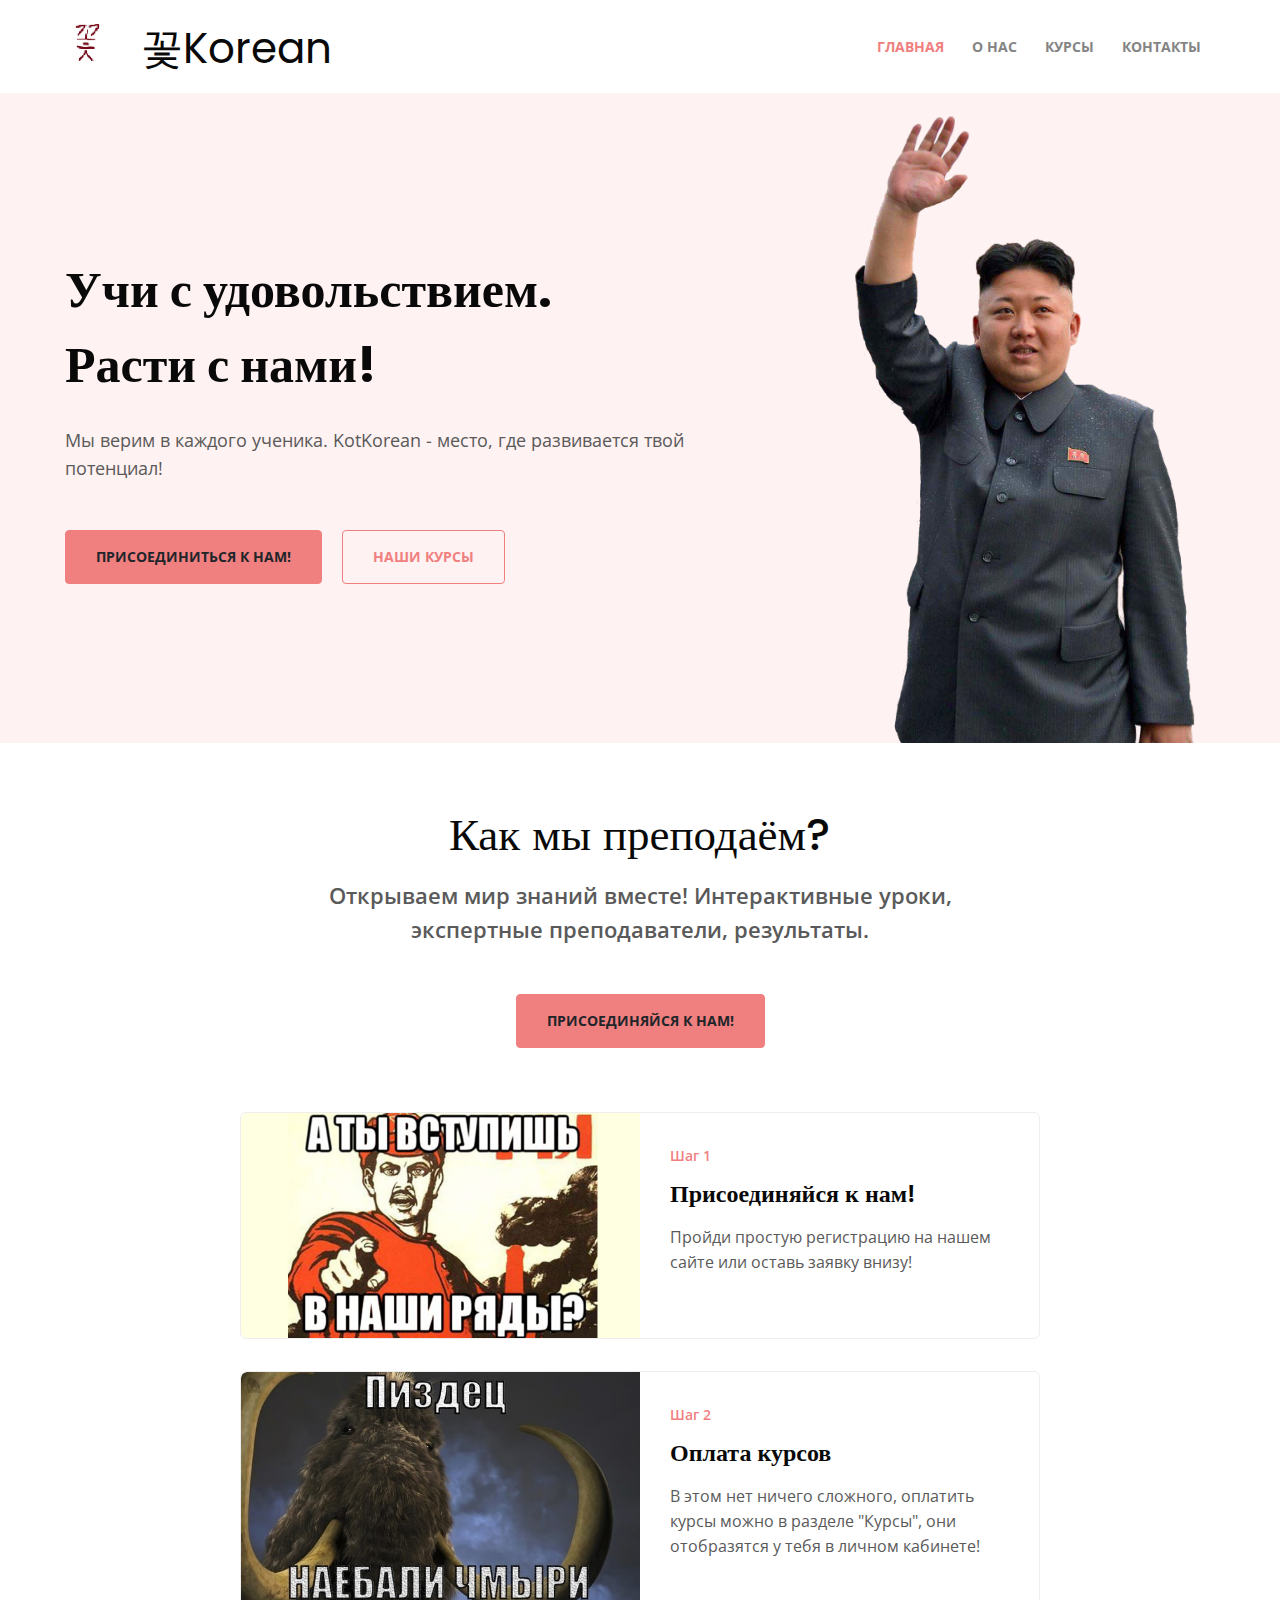
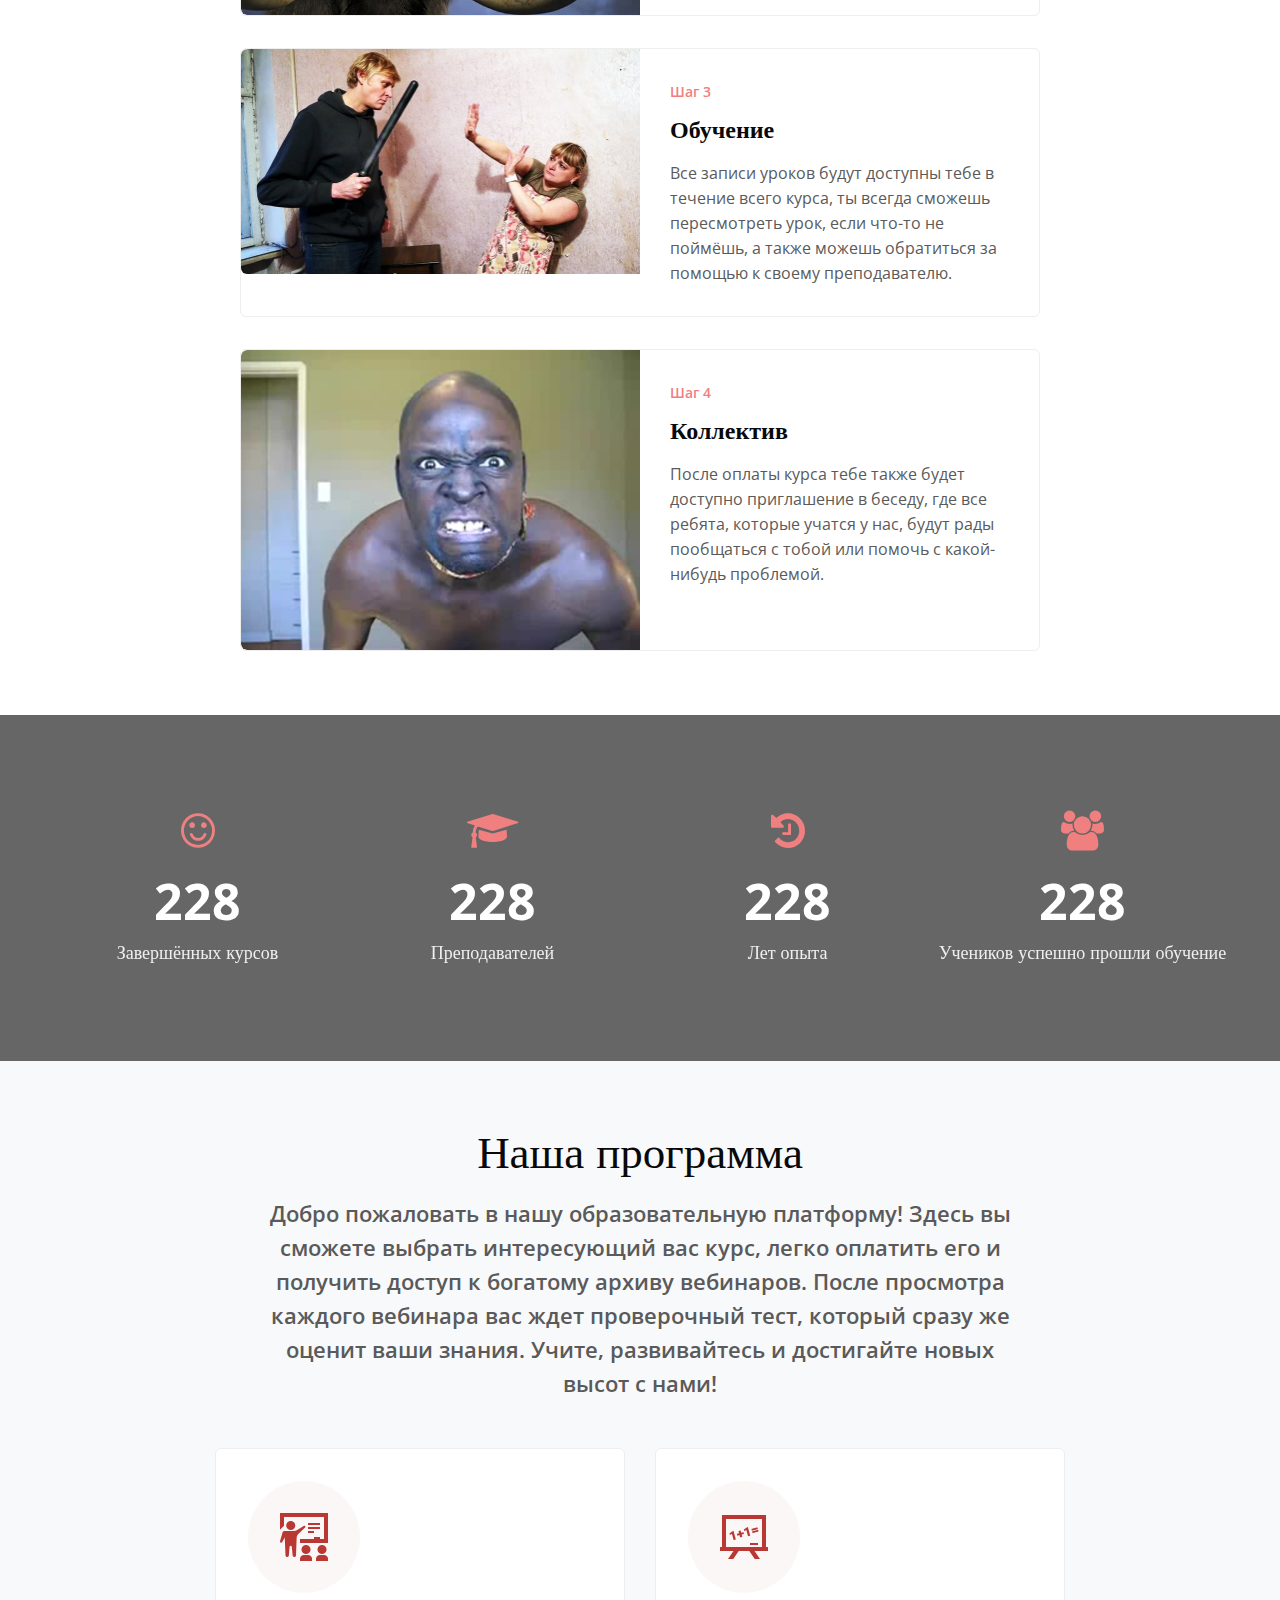
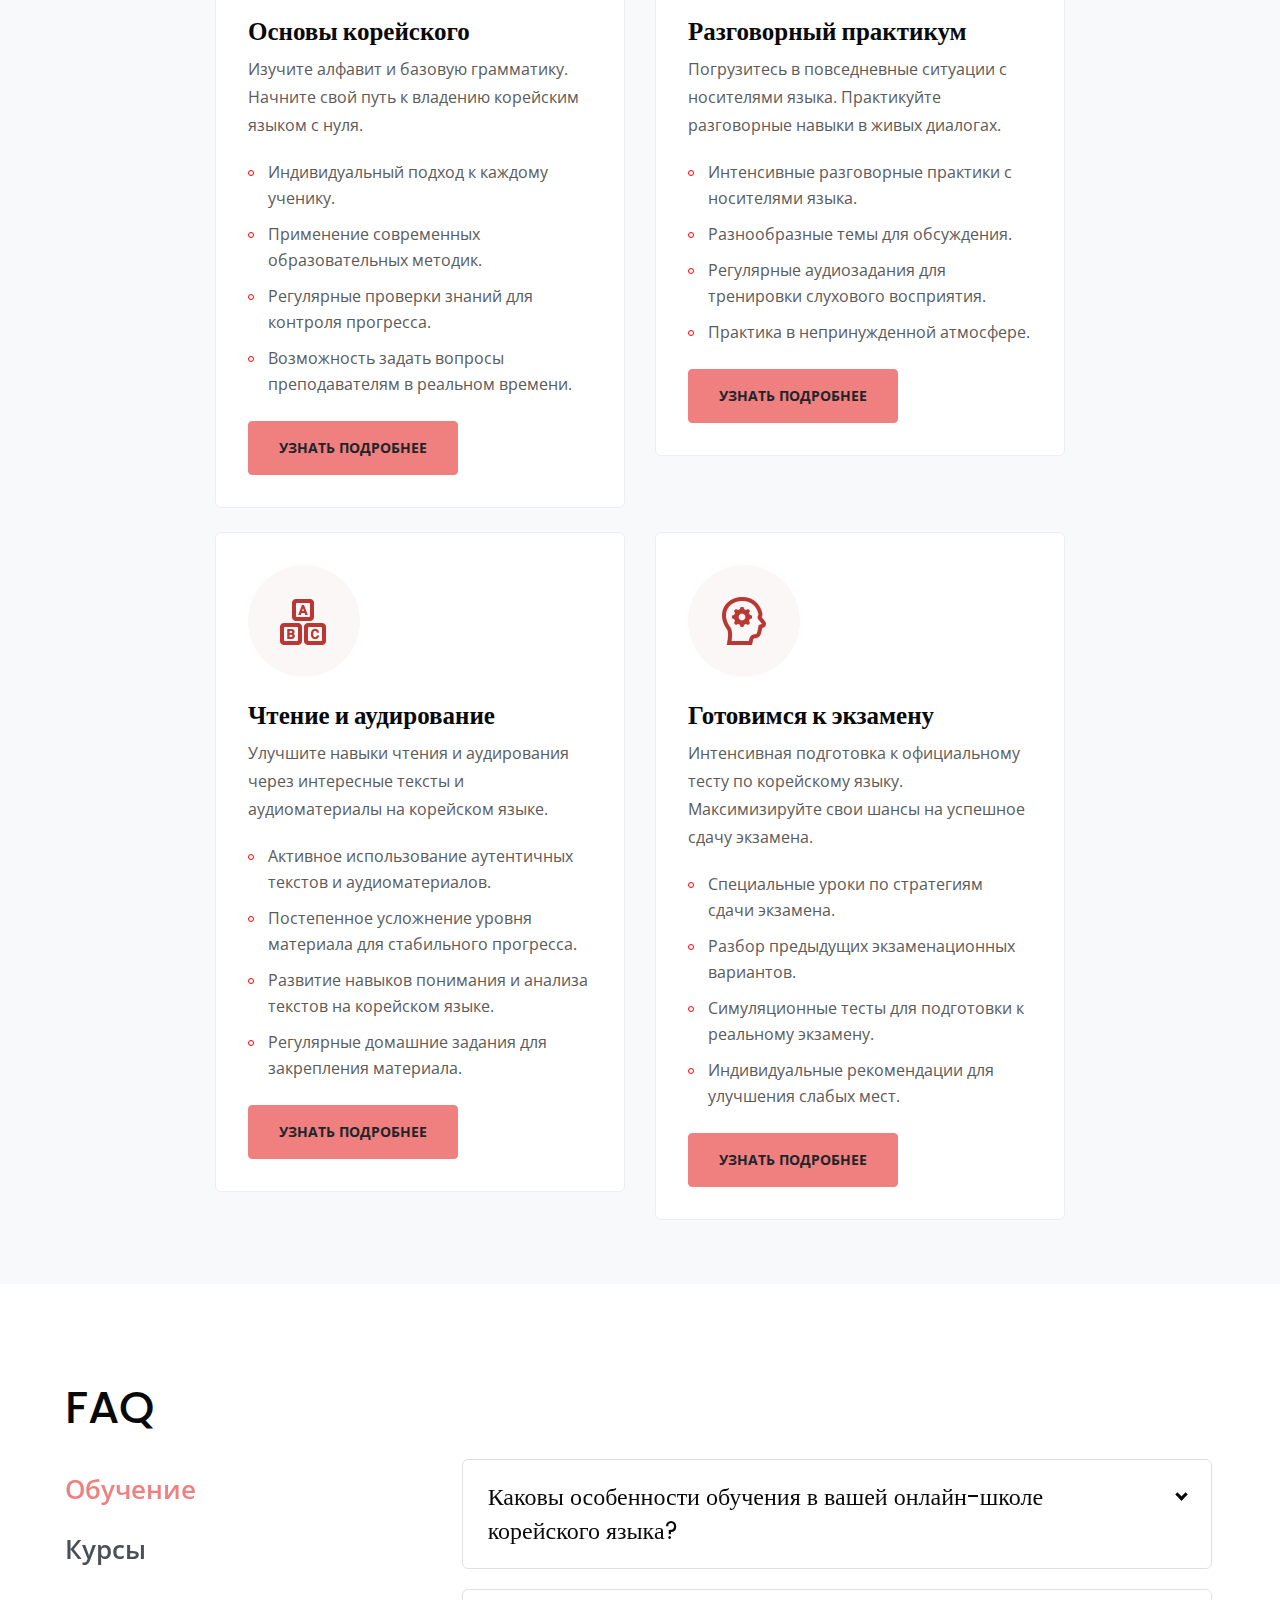
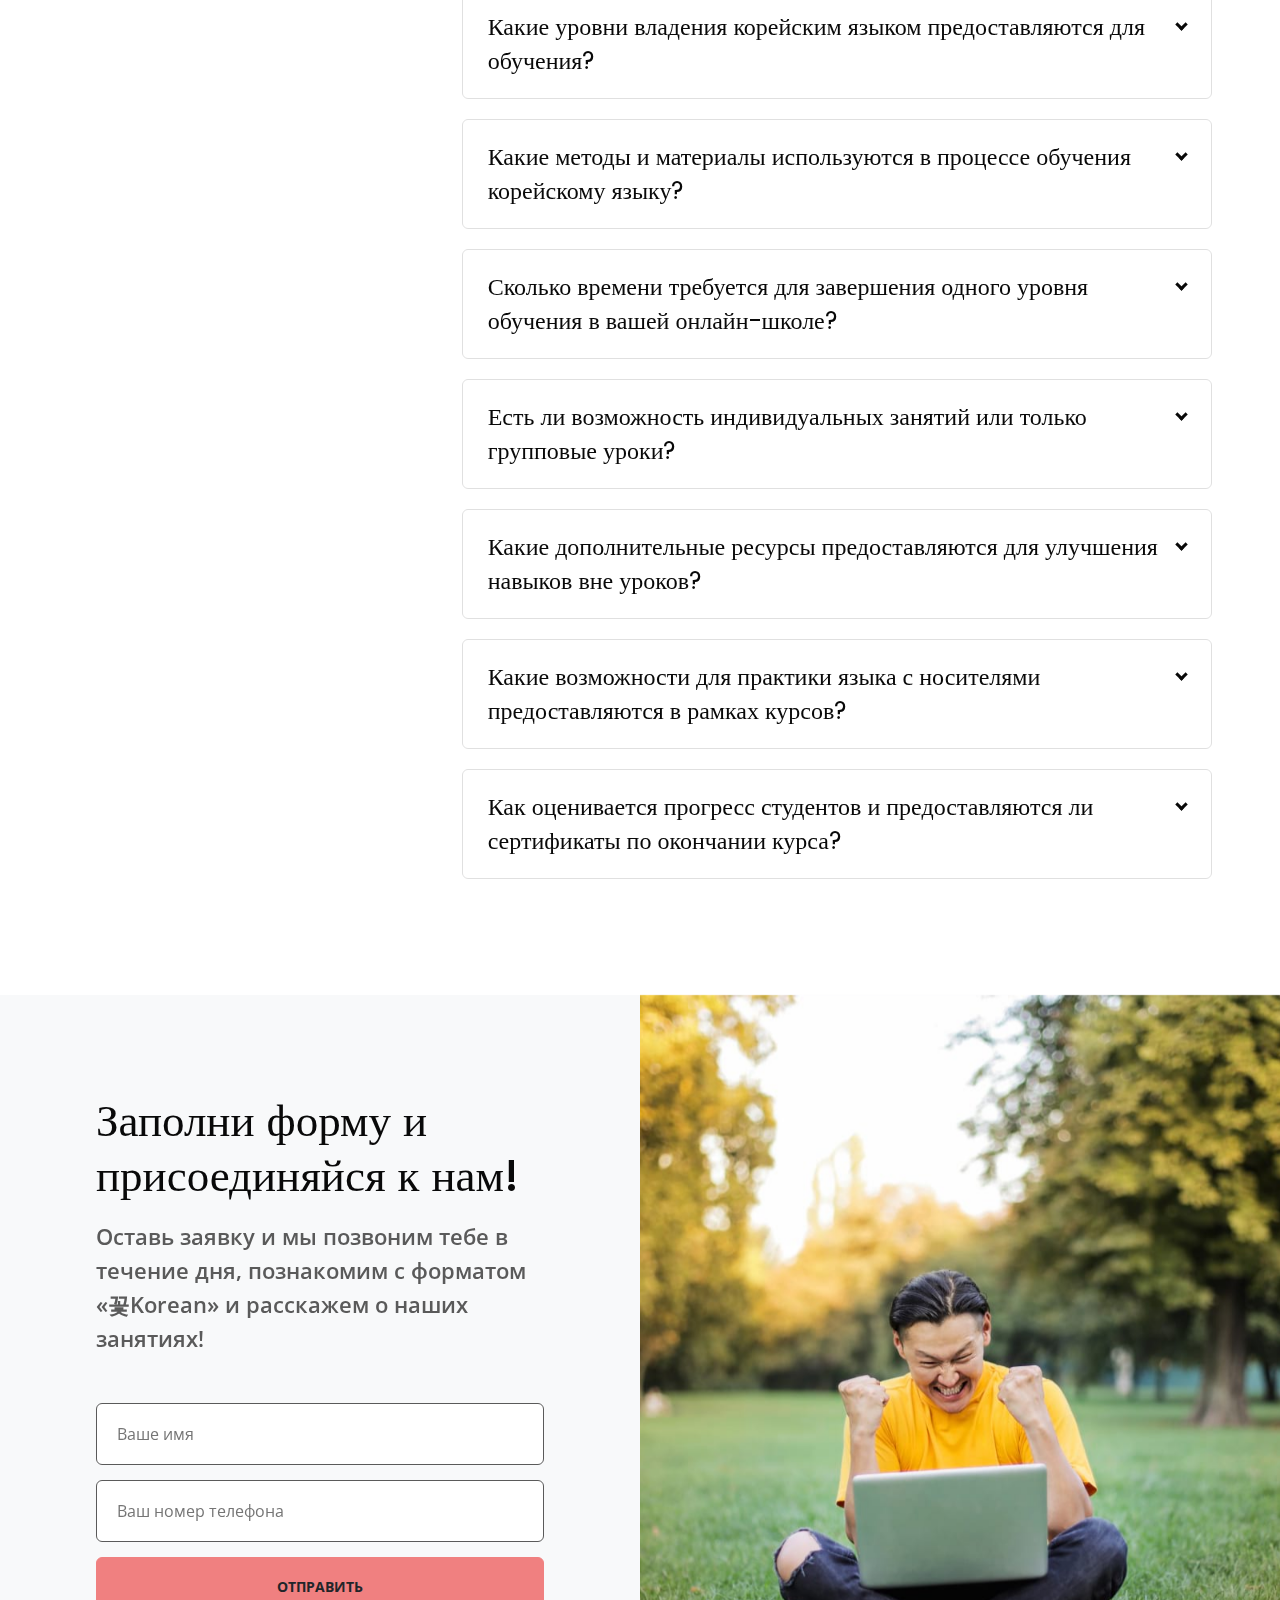
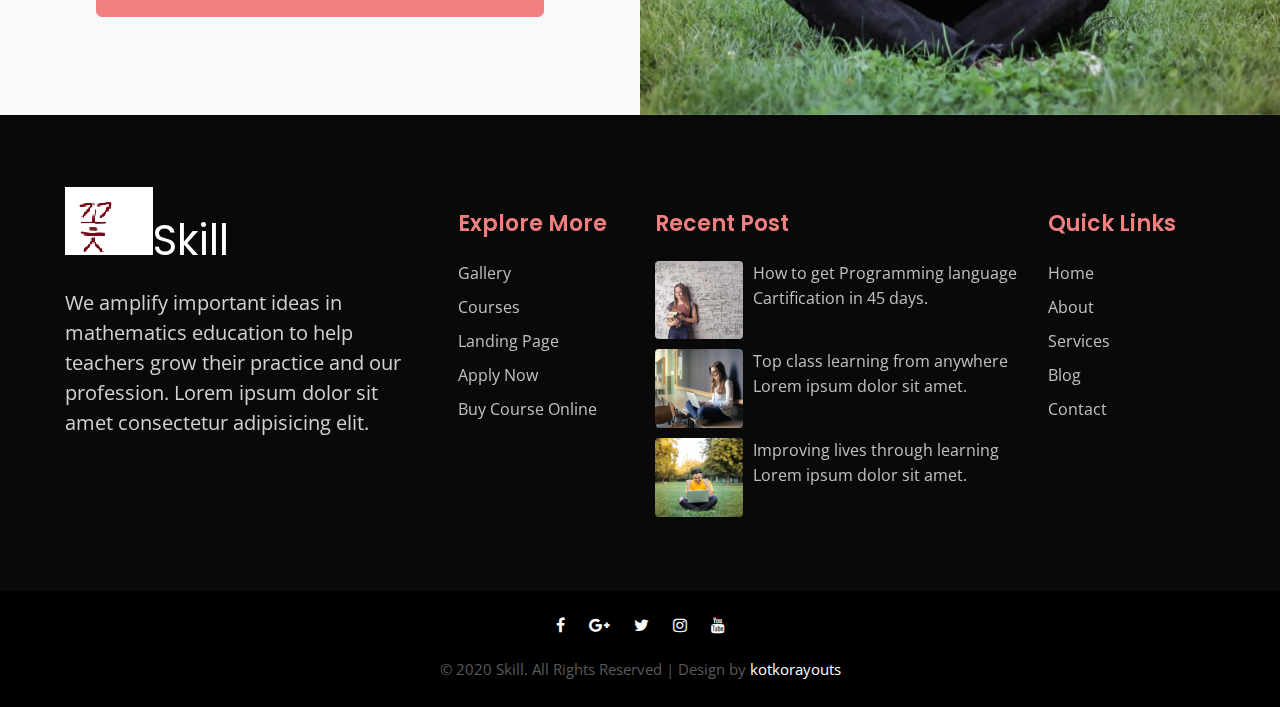
==== index.html @ 59a0b246 "first" ====
<!DOCTYPE html>
<html lang="ru">
<head>
    <!-- Required meta tags -->
    <meta charset="utf-8">
    <meta name="viewport" content="width=device-width, initial-scale=1, shrink-to-fit=no">

    <title>Онлайн-Школа KotKorean</title>

    <!-- Google fonts -->
    <link href="//fonts.googleapis.com/css?family=Poppins:100,200,300,400,500,600,700,800,900&display=swap" rel="stylesheet">
    <link href="//fonts.googleapis.com/css?family=Open+Sans:300,400,600,700,800&display=swap" rel="stylesheet">

    <!-- Template CSS -->
    <link rel="stylesheet" href="assets/css/style-starter.css">
</head>
<body>
<!-- header -->
    <!--<div id="header"></div> -->
<header class="kotkor-header">
    <div class="hero-header-11">
        <div class="hero-header-11-content">
            <div class="container">
                <nav class="navbar navbar-expand-lg navbar-light py-md-2 py-0 px-0">
                    <a class="navbar-brand" href="index.html">
                        <img src="assets/images/111.png" alt="logo" title="꽃Korean" style="height:50px;" /> 꽃Korean
                    </a>
                    <button class="navbar-toggler collapsed" type="button" data-toggle="collapse" data-target="#navbarSupportedContent"
                            aria-controls="navbarSupportedContent" aria-expanded="false" aria-label="Toggle navigation">
                        <span class="navbar-toggler-icon fa icon-expand fa-bars"></span>
                        <span class="navbar-toggler-icon fa icon-close fa-times"></span>
                    </button>

                    <div class="collapse navbar-collapse" id="navbarSupportedContent">
                        <ul class="navbar-nav ml-auto">
                            <li class="nav-item active">
                                <a class="nav-link" href="index.html">Главная <span class="sr-only">(current)</span></a>
                            </li>
                            <li class="nav-item @@about-active">
                                <a class="nav-link" href="about.html">О нас</a>
                            </li>
                            <li class="nav-item @@services-active">
                                <a class="nav-link" href="services.html">Курсы</a>
                            </li>
                            <li class="nav-item @@contact-active">
                                <a class="nav-link" href="contact.html">Контакты</a>
                            </li>
                        </ul>
                    </div>
                </nav>
            </div>
        </div>
    </div>
</header>
<!-- //header -->
<!--  Main banner section -->
<section class="kotkor-main-banner">
    <div class="companies20-content">
        <div class="companies-wrapper">
            <div class="container">
                <div class="banner-item">
                    <div class="banner-view">
                        <div class="banner-info">
                            <h3 class="banner-text">
                                Учи с удовольствием.<br> Расти с нами!
                            </h3>
                            <p class="my-4 mb-sm-5">Мы верим в каждого ученика. KotKorean - место, где развивается твой потенциал!
                            </p><br>
                            <a href="signup.html" class="btn btn-primary theme-button mr-3">Присоединиться к нам!</a>
                            <a href="services.html" class="btn btn-outline-primary theme-button">Наши курсы</a>
                        </div>
                    </div>
                </div>
            </div>
        </div>
    </div>
</section>
<!--  //Main banner section -->
<section class="kotkor-index5" id="about">
    <div class="new-block py-5">
        <div class="container py-lg-3">
            <div class="header-section text-center">
                <h3>Как мы преподаём?</h3>
                <p class="mt-3 mb-5">Открываем мир знаний вместе!
                Интерактивные уроки, экспертные преподаватели, результаты.</p>
                <a href="#signup.php" class="btn btn-primary theme-button">Присоединяйся к нам!</a>
            </div>
            <div class="list-single-view mt-5">
                <div class="row">
                    <div class="col-md-12 mt-3">
                        <div class="grids5-info">
                            <a href="#url" class="d-block zoom"><img src="assets/images/p1.jpg" alt="" class="img-fluid news-image" /></a>
                            <div class="blog-info">
                                <p class="date">Шаг 1</p>
                                <h4>Присоединяйся к нам!</h4>
                                <p class="blog-text">Пройди простую регистрацию на нашем сайте или оставь заявку внизу!</p>
                            </div>
                        </div>
                    </div>
                </div>
            </div>
            <div class="list-single-view mt-3">
                <div class="row">
                    <div class="col-md-12 mt-3">
                        <div class="grids5-info">
                            <a href="#url" class="d-block zoom"><img src="assets/images/p2.jpg" alt="" class="img-fluid news-image" /></a>
                            <div class="blog-info">
                                <p class="date">Шаг 2</p>
                                <h4>Оплата курсов</h4>
                                <p class="blog-text">В этом нет ничего сложного, оплатить курсы можно в разделе "Курсы", они отобразятся у тебя в личном кабинете! </p>
                            </div>
                        </div>
                    </div>
                </div>
            </div>
            <div class="list-single-view mt-3">
                <div class="row">
                    <div class="col-md-12 mt-3">
                        <div class="grids5-info">
                            <a href="#url" class="d-block zoom"><img src="assets/images/p3.jpg" alt="" class="img-fluid news-image" /></a>
                            <div class="blog-info">
                                <p class="date">Шаг 3</p>
                                <h4>Обучение</h4>
                                <p class="blog-text">Все записи уроков будут доступны тебе в течение всего курса, ты всегда сможешь пересмотреть урок, если что-то не поймёшь, а также можешь обратиться за помощью к своему преподавателю.</p>
                            </div>
                        </div>
                    </div>
                </div>
            </div>
            <div class="list-single-view mt-3">
                <div class="row">
                    <div class="col-md-12 mt-3">
                        <div class="grids5-info">
                            <a href="#url" class="d-block zoom"><img src="assets/images/p4.jpg" alt="" class="img-fluid news-image" /></a>
                            <div class="blog-info">
                                <p class="date">Шаг 4</p>
                                <h4>Коллектив</h4>
                                <p class="blog-text">После оплаты курса тебе также будет доступно приглашение в беседу, где все ребята, которые учатся у нас, будут рады пообщаться с тобой или помочь с какой-нибудь проблемой.</p>
                            </div>
                        </div>
                    </div>
                </div>
            </div>
        </div>
    </div>
</section>
<!-- stats -->
<section class="kotkor-stats py-lg-5 py-4" id="stats">
    <div class="gallery-inner container py-md-5 py-4">
        <div class="row stats-con text-white">
            <div class="col-md-3 col-6 stats_info counter_grid">
                <span class="fa fa-smile-o"></span>
                <p class="counter">228</p>
                <h4>Завершённых курсов</h4>
            </div>
            <div class="col-md-3 col-6 stats_info counter_grid1">
                <span class="fa fa-graduation-cap"></span>
                <p class="counter">228</p>
                <h4>Преподавателей</h4>
            </div>
            <div class="col-md-3 col-6 stats_info counter_grid mt-md-0 mt-5">
                <span class="fa fa-history"></span>
                <p class="counter">228</p>
                <h4>Лет опыта</h4>
            </div>
            <div class="col-md-3 col-6 stats_info counter_grid2 mt-md-0 mt-5">
                <span class="fa fa-users"></span>
                <p class="counter">228</p>
                <h4>Учеников успешно прошли обучение</h4>
            </div>
        </div>
    </div>
</section>
<!-- //stats -->
<section class="kotkor-index-block4">
    <div class="feature-16-main py-5">
        <div class="container py-lg-3">
            <div class="header-section text-center">
                <h3>Наша программа</h3>
                <p class="mt-3 mb-5">Добро пожаловать в нашу образовательную платформу! Здесь вы сможете выбрать интересующий вас курс, легко оплатить его и получить доступ к богатому архиву вебинаров. После просмотра каждого вебинара вас ждет проверочный тест, который сразу же оценит ваши знания. Учите, развивайтесь и достигайте новых высот с нами!</p>
            </div>
            <div class="features-grids">
                <div class="row">
                    <div class="col-md-6">
                        <div class="feature-16-gd">
                            <div class="icon">
                                <img src="assets/images/seminors.png" class="img-fluid" alt="" />
                            </div>
                            <div class="feature-16-gd-info">
                                <h4 class="mt-4 mb-2">Основы корейского</h4>
                                <p>Изучите алфавит и базовую грамматику. Начните свой путь к владению корейским языком с нуля.</p>
                                <ul>
                                    <li>Индивидуальный подход к каждому ученику.</li>
                                    <li>Применение современных образовательных методик.</li>
                                    <li>Регулярные проверки знаний для контроля прогресса.</li>
                                    <li>Возможность задать вопросы преподавателям в реальном времени.</li>
                                </ul>
                                <a href="services.html" class="btn btn-primary theme-button mt-4">Узнать подробнее</a>
                            </div>
                        </div>
                    </div>
                    <div class="col-md-6 mt-md-0 mt-4">
                        <div class="feature-16-gd">
                            <div class="icon">
                                <img src="assets/images/course.png" class="img-fluid" alt="" />
                            </div>
                            <div class="feature-16-gd-info">
                                <h4 class="mt-4 mb-2">Разговорный практикум</h4>
                                <p>Погрузитесь в повседневные ситуации с носителями языка. Практикуйте разговорные навыки в живых диалогах.</p>
                                <ul>
                                    <li>Интенсивные разговорные практики с носителями языка.</li>
                                    <li>Разнообразные темы для обсуждения.</li>
                                    <li>Регулярные аудиозадания для тренировки слухового восприятия.</li>
                                    <li>Практика в непринужденной атмосфере.</li>
                                </ul>
                                <a href="services.html" class="btn btn-primary theme-button mt-4">Узнать подробнее</a>
                            </div>
                        </div>
                    </div>
                    <div class="col-md-6 mt-4">
                        <div class="feature-16-gd">
                            <div class="icon">
                                <img src="assets/images/library.png" class="img-fluid" alt="" />
                            </div>
                            <div class="feature-16-gd-info">
                                <h4 class="mt-4 mb-2">Чтение и аудирование</h4>
                                <p>Улучшите навыки чтения и аудирования через интересные тексты и аудиоматериалы на корейском языке.</p>
                                <ul>
                                    <li>Активное использование аутентичных текстов и аудиоматериалов.</li>
                                    <li>Постепенное усложнение уровня материала для стабильного прогресса.</li>
                                    <li>Развитие навыков понимания и анализа текстов на корейском языке.</li>
                                    <li>Регулярные домашние задания для закрепления материала.</li>
                                </ul>
                                <a href="services.html" class="btn btn-primary theme-button mt-4">Узнать подробнее</a>
                            </div>
                        </div>
                    </div>
                    <div class="col-md-6 mt-4">
                        <div class="feature-16-gd">
                            <div class="icon">
                                <img src="assets/images/teacher.png" class="img-fluid" alt="" />
                            </div>
                            <div class="feature-16-gd-info">
                                <h4 class="mt-4 mb-2">Готовимся к экзамену</h4>
                                <p>Интенсивная подготовка к официальному тесту по корейскому языку. Максимизируйте свои шансы на успешное сдачу экзамена.</p>
                                <ul>
                                    <li>Специальные уроки по стратегиям сдачи экзамена.</li>
                                    <li>Разбор предыдущих экзаменационных вариантов.</li>
                                    <li>Симуляционные тесты для подготовки к реальному экзамену.</li>
                                    <li>Индивидуальные рекомендации для улучшения слабых мест.</li>
                                </ul>
                                <a href="services.html" class="btn btn-primary theme-button mt-4">Узнать подробнее</a>
                            </div>
                        </div>
                    </div>
                </div>
            </div>
        </div>
    </div>
</section>

<div class="kotkor-faq-block py-5">
    <div class="container py-lg-5">
        <div class="header-section mb-4">
            <h3>FAQ</h3>
        </div>
        <div class="row">
            <div class="col-md-4">
                <div class="list-group" id="list-tab" role="tablist">
                    <a class="list-group-item list-group-item-action active" id="list-home-list" data-toggle="list" href="#list-home" role="tab"
                       aria-controls="home">Обучение</a>
                    <a class="list-group-item list-group-item-action" id="list-profile-list" data-toggle="list" href="#list-profile" role="tab"
                       aria-controls="profile">Курсы</a>
                </div>
            </div>
            <div class="col-md-8 mt-md-0 mt-5">
                <div class="tab-content" id="nav-tabContent">
                    <div class="tab-pane fade show active" id="list-home" role="tabpanel" aria-labelledby="list-home-list">
                        <section class="kotkor-faq" id="faq">
                            <div class="faq-page">
                                <ul>
                                    <li>
                                        <input type="checkbox" checked>
                                        <i></i>
                                        <h2>Каковы особенности обучения в вашей онлайн-школе корейского языка?</h2>
                                        <p>В нашей онлайн-школе корейского языка мы предлагаем гибкое обучение, которое позволяет вам учиться в удобное для вас время и темпе. Мы используем современные методики и высококачественные материалы для максимальной эффективности обучения.</p>
                                    </li>
                                    <li>
                                        <input type="checkbox" checked>
                                        <i></i>
                                        <h2>Какие уровни владения корейским языком предоставляются для обучения?</h2>
                                        <p>Мы предлагаем уровни от начинающего до продвинутого, чтобы каждый студент мог найти подходящий для себя курс.</p>
                                    </li>
                                    <li>
                                        <input type="checkbox" checked>
                                        <i></i>
                                        <h2>Какие методы и материалы используются в процессе обучения корейскому языку?</h2>
                                        <p>Наши уроки включают в себя комбинацию аудио, видео, текстовых материалов и интерактивных заданий для максимальной эффективности обучения.</p>
                                    </li>
                                    <li>
                                        <input type="checkbox" checked>
                                        <i></i>
                                        <h2>Сколько времени требуется для завершения одного уровня обучения в вашей онлайн-школе?</h2>
                                        <p>Время завершения уровня зависит от индивидуальных способностей и занятости студента, но в среднем занимает от нескольких месяцев до полугода.</p>
                                    </li>
                                    <li>
                                        <input type="checkbox" checked>
                                        <i></i>
                                        <h2>Есть ли возможность индивидуальных занятий или только групповые уроки?</h2>
                                        <p>Мы предлагаем как групповые, так и индивидуальные занятия с опытными преподавателями.</p>
                                    </li>
                                    <li>
                                        <input type="checkbox" checked>
                                        <i></i>
                                        <h2>Какие дополнительные ресурсы предоставляются для улучшения навыков вне уроков?</h2>
                                        <p>В дополнение к урокам, мы предоставляем доступ к дополнительным материалам, аудиозаписям, видеоурокам и упражнениям для самостоятельной практики.</p>
                                    </li>
                                    <li>
                                        <input type="checkbox" checked>
                                        <i></i>
                                        <h2>Какие возможности для практики языка с носителями предоставляются в рамках курсов?</h2>
                                        <p>Мы предлагаем различные возможности для практики, включая разговорные клубы, общение с носителями языка и задания для практики в реальных ситуациях.</p>
                                    </li>
                                    <li>
                                        <input type="checkbox" checked>
                                        <i></i>
                                        <h2>Как оценивается прогресс студентов и предоставляются ли сертификаты по окончании курса?</h2>
                                        <p>Прогресс студентов отслеживается в течение курса. По завершении курса выдается сертификат, подтверждающий ваши достижения в изучении корейского языка.</p>
                                    </li>
                                </ul>
                            </div>
                        </section>
                    </div>
                    <div class="tab-pane fade" id="list-profile" role="tabpanel" aria-labelledby="list-profile-list">
                        <section class="kotkor-faq" id="faq">
                            <div class="faq-page">
                                <ul>
                                    <li>
                                        <input type="checkbox" checked>
                                        <i></i>
                                        <h2>Какие типы курсов предлагает ваша онлайн-школа корейского языка?</h2>
                                        <p>Мы предлагаем разнообразные курсы, включая начинающие, средние и продвинутые уровни, интенсивные индивидуальные программы и курсы подготовки к экзаменам.</p>
                                    </li>
                                    <li>
                                        <input type="checkbox" checked>
                                        <i></i>
                                        <h2>Какова продолжительность каждого курса?</h2>
                                        <p>Продолжительность курсов может варьироваться в зависимости от типа программы. Например, базовый курс длится обычно 3-4 месяца, а интенсивные программы могут быть сокращены до 2 месяцев.</p>
                                    </li>
                                    <li>
                                        <input type="checkbox" checked>
                                        <i></i>
                                        <h2>Как часто проводятся занятия в рамках курса?</h2>
                                        <p>Занятия проводятся обычно два-три раза в неделю, но в интенсивных программах может быть более частое расписание.</p>
                                    </li>
                                    <li>
                                        <input type="checkbox" checked>
                                        <i></i>
                                        <h2>Как я могу выбрать подходящий уровень курса для себя?</h2>
                                        <p>Перед началом курса вы пройдете тестирование, которое поможет определить ваш текущий уровень знаний и выбрать подходящий уровень курса.</p>
                                    </li>
                                    <li>
                                        <input type="checkbox" checked>
                                        <i></i>
                                        <h2>Есть ли какие-то специальные программы для подготовки к экзаменам по корейскому языку?</h2>
                                        <p>Да, мы предлагаем специальные программы подготовки к экзаменам TOPIK (Тест по оценке языковых умений) для тех, кто планирует сдать этот тест.</p>
                                    </li>
                                    <li>
                                        <input type="checkbox" checked>
                                        <i></i>
                                        <h2>Как я могу зарегистрироваться на курс и какова процедура оплаты?</h2>
                                        <p>Для регистрации на курс вам необходимо заполнить онлайн-форму на нашем сайте и выбрать удобный для вас способ оплаты, такой как кредитная карта, электронный перевод и т.д.</p>
                                    </li>
                                    <li>
                                        <input type="checkbox" checked>
                                        <i></i>
                                        <h2>Могу ли я перейти на более высокий уровень курса в середине обучения, если мой уровень знаний возрастает?</h2>
                                        <p>Да, если ваш прогресс демонстрирует, что вы готовы к более высокому уровню, мы поможем вам перейти на соответствующий курс.</p>
                                    </li>
                                    <li>
                                        <input type="checkbox" checked>
                                        <i></i>
                                        <h2>Предоставляются ли скидки для групповых занятий или для длительных курсов?</h2>
                                        <p>Мы предоставляем различные скидки для групповых занятий и для студентов, записавшихся на длительные курсы. Следите за акциями и предложениями на нашем сайте.</p>
                                    </li>
                                </ul>
                            </div>
                        </section>
                    </div>
                </div>
            </div>
        </div>
    </div>

</div>
<section class="kotkor-subscribe">
    <div class="subscription-infhny">
        <div class="container-fluid">
            <div class="subscription-grids row">
                <div class="subscription-right form-right-inf col-lg-6 p-md-5 p-4">
                    <div class="px-lg-5 py-md-0 py-3">
                        <div class="header-section">
                            <h3>Заполни форму и присоединяйся к нам!</h3>
                            <p class="mt-3">Оставь заявку и мы позвоним тебе в течение дня, познакомим с форматом «꽃Korean» и расскажем о наших занятиях!</p>
                        </div>
                        <form action="#" method="post" class="signin-form mt-lg-5 mt-4">
                            <div class="forms-gds">
                                <div class="form-input">
                                    <input type="contact" name="" class="contact-input" placeholder="Ваше имя" required="">
                                    <input type="contact" name="" class="contact-input" placeholder="Ваш номер телефона" required="">
                                </div>
                                <div class="form-input"><button class="btn btn-primary theme-button">Отправить</button></div>
                            </div>
                        </form>
                    </div>
                </div>
                <div class="subscription-left forms-25-info col-lg-6 ">

                </div>
            </div>
        </div>
</section>
<!-- footer -->
    <!-- <div id="footer"></div> -->
<footer class="kotkor-footer-29-main" id="footer">
    <div class="footer-29 py-5">
        <div class="container pb-lg-3">
            <div class="row footer-top-29">
                <div class="col-lg-4 col-md-6 footer-list-29 footer-1 mt-md-4">
                    <a class="footer-logo mb-md-3 mb-2" href="index.html">꽃Korean</a>
                    <p>Открываем мир знаний вместе! Интерактивные уроки, экспертные преподаватели, результаты.</p>
                </div>

                <div class="col-lg-2 col-md-6 footer-list-29 footer-3 mt-5">

                    <ul>
                        <p>&nbsp;</p>
                    </ul>
                </div>

                <div class="col-lg-2 col-md-6 footer-list-29 footer-3 mt-5">

                    <ul>
                        <p>&nbsp;</p>
                    </ul>
                </div>

                <div class="col-lg-2 col-md-6 footer-list-29 footer-2 mt-5">
                    <h6 class="footer-title-29">Навигация</h6>
                    <ul>
                        <li><a href="index.html">Главная страница</a></li>
                        <li><a href="services.html">Наши курсы</a></li>
                        <li><a href="signup.html">Войти в аккаунт</a></li>
                        <li><a href="contact.html">Обратная связь</a></li>
                    </ul>
                </div>

                <div class="col-lg-2 col-md-6 footer-list-29 footer-3 mt-5">
                    <h6 class="footer-title-29">Контакты</h6>
                    <ul>
                        <p>info@teach.com</p>
                        <p>teach@support.com</p>
                        <p>&nbsp;</p>
                        <p>+7(987)654-32-10</p>
                    </ul>
                </div>
            </div>
        </div>
    </div>
    <div id="footers14-block" class="py-3">
        <div class="container">
            <div class="footers14-bottom text-center">
                <div class="social">
                    <a href="#facebook" class="facebook"><span class="fa fa-facebook" aria-hidden="true"></span></a>
                    <a href="#google" class="google"><span class="fa fa-google-plus" aria-hidden="true"></span></a>
                    <a href="#twitter" class="twitter"><span class="fa fa-twitter" aria-hidden="true"></span></a>
                    <a href="#instagram" class="instagram"><span class="fa fa-instagram" aria-hidden="true"></span></a>
                    <a href="#youtube" class="youtube"><span class="fa fa-youtube" aria-hidden="true"></span></a>
                </div>
                <div class="copyright mt-1">
                    <p>&copy; <a>2023 KotKorean.</a></p>
                    <li><a href="privacypolicy.html">Политика конфиденциальности</a></li>
                    <li><a href="publicoffer.html">Публичная оферта</a></li>
                </div>
            </div>
        </div>
    </div>

    <!-- move top -->
    <button onclick="topFunction()" id="movetop">
        <span class="fa fa-angle-up" aria-hidden="true"></span>
    </button>
    <script>
        // When the user scrolls down 20px from the top of the document, show the button
        window.onscroll = function () {
            scrollFunction()
        };

        function scrollFunction() {
            if (document.body.scrollTop > 20 || document.documentElement.scrollTop > 20) {
                document.getElementById("movetop").style.display = "block";
            } else {
                document.getElementById("movetop").style.display = "none";
            }
        }

        // When the user clicks on the button, scroll to the top of the document
        function topFunction() {
            document.body.scrollTop = 0;
            document.documentElement.scrollTop = 0;
        }
    </script>
    <!-- /move top -->

</footer>
<!-- Footer -->

<script src="/assets/js/script.js"></script>

<!-- jQuery and Bootstrap JS -->
<script src="assets/js/jquery-3.3.1.min.js"></script>
<script src="assets/js/bootstrap.min.js"></script>

<!-- Template JavaScript -->

<!-- stats number counter-->
<script src="assets/js/jquery.waypoints.min.js"></script>
<script src="assets/js/jquery.countup.js"></script>
<script>
    $('.counter').countUp();
</script>
<!-- //stats number counter -->


<!-- testimonials owlcarousel -->
<script src="assets/js/owl.carousel.js"></script>

<!-- script for owlcarousel -->
<script>
    $(document).ready(function () {
        $('.owl-one').owlCarousel({
            loop: true,
            margin: 0,
            nav: false,
            responsiveClass: true,
            autoplay: false,
            autoplayTimeout: 5000,
            autoplaySpeed: 1000,
            autoplayHoverPause: false,
            responsive: {
                0: {
                    items: 1,
                    nav: false
                },
                480: {
                    items: 1,
                    nav: false
                },
                667: {
                    items: 1,
                    nav: false
                },
                1000: {
                    items: 1,
                    nav: false
                }
            }
        })
    })
</script>
<!-- //script for owlcarousel -->
<!-- //testimonials owlcarousel -->

<!-- script for courses -->
<script>
    $(document).ready(function () {
        $('.owl-two').owlCarousel({
            loop: true,
            margin: 30,
            nav: false,
            responsiveClass: true,
            autoplay: false,
            autoplayTimeout: 5000,
            autoplaySpeed: 1000,
            autoplayHoverPause: false,
            responsive: {
                0: {
                    items: 1,
                    nav: false
                },
                480: {
                    items: 1,
                    nav: false
                },
                667: {
                    items: 2,
                    nav: false
                },
                1000: {
                    items: 3,
                    nav: false
                }
            }
        })
    })
</script>
<!-- //script for courses -->

<!-- disable body scroll which navbar is in active -->
<script>
    $(function () {
        $('.navbar-toggler').click(function () {
            $('body').toggleClass('noscroll');
        })
    });
</script>
<!-- disable body scroll which navbar is in active -->

</body>

</html>
---- assets/css/style-starter.css ----
@charset "UTF-8";

@font-face {
  font-family: 'FontAwesome';
  src: url("../fonts/fontawesome-webfont.eot?v=4.7.0");
  src: url("../fonts/fontawesome-webfont.eot?#iefix&v=4.7.0") format("embedded-opentype"), url("../fonts/fontawesome-webfont.woff2?v=4.7.0") format("woff2"), url("../fonts/fontawesome-webfont.woff?v=4.7.0") format("woff"), url("../fonts/fontawesome-webfont.ttf?v=4.7.0") format("truetype"), url("../fonts/fontawesome-webfont.svg?v=4.7.0#fontawesomeregular") format("svg");
  font-weight: normal;
  font-style: normal; }

.fa {
  display: inline-block;
  font: normal normal normal 14px/1 FontAwesome;
  font-size: inherit;
  text-rendering: auto;
  -webkit-font-smoothing: antialiased;
  -moz-osx-font-smoothing: grayscale; }

.fa-lg {
  font-size: 1.33333em;
  line-height: 0.75em;
  vertical-align: -15%; }

.fa-2x {
  font-size: 2em; }

.fa-3x {
  font-size: 3em; }

.fa-4x {
  font-size: 4em; }

.fa-5x {
  font-size: 5em; }

.fa-fw {
  width: 1.28571em;
  text-align: center; }

.fa-ul {
  padding-left: 0;
  margin-left: 2.14286em;
  list-style-type: none; }
  .fa-ul > li {
    position: relative; }

.fa-li {
  position: absolute;
  left: -2.14286em;
  width: 2.14286em;
  top: 0.14286em;
  text-align: center; }
  .fa-li.fa-lg {
    left: -1.85714em; }

.fa-border {
  padding: .2em .25em .15em;
  border: solid 0.08em #eee;
  border-radius: .1em; }

.fa-pull-left {
  float: left; }

.fa-pull-right {
  float: right; }

.fa.fa-pull-left {
  margin-right: .3em; }

.fa.fa-pull-right {
  margin-left: .3em; }

/* Deprecated as of 4.4.0 */
.pull-right {
  float: right; }

.pull-left {
  float: left; }

.fa.pull-left {
  margin-right: .3em; }

.fa.pull-right {
  margin-left: .3em; }

.fa-spin {
  -webkit-animation: fa-spin 2s infinite linear;
  animation: fa-spin 2s infinite linear; }

.fa-pulse {
  -webkit-animation: fa-spin 1s infinite steps(8);
  animation: fa-spin 1s infinite steps(8); }

@-webkit-keyframes fa-spin {
  0% {
    transform: rotate(0deg); }
  100% {
    transform: rotate(359deg); } }

@keyframes fa-spin {
  0% {
    transform: rotate(0deg); }
  100% {
    transform: rotate(359deg); } }

.fa-rotate-90 {
  -ms-filter: "progid:DXImageTransform.Microsoft.BasicImage(rotation=1)";
  transform: rotate(90deg); }

.fa-rotate-180 {
  -ms-filter: "progid:DXImageTransform.Microsoft.BasicImage(rotation=2)";
  transform: rotate(180deg); }

.fa-rotate-270 {
  -ms-filter: "progid:DXImageTransform.Microsoft.BasicImage(rotation=3)";
  transform: rotate(270deg); }

.fa-flip-horizontal {
  -ms-filter: "progid:DXImageTransform.Microsoft.BasicImage(rotation=0, mirror=1)";
  transform: scale(-1, 1); }

.fa-flip-vertical {
  -ms-filter: "progid:DXImageTransform.Microsoft.BasicImage(rotation=2, mirror=1)";
  transform: scale(1, -1); }

:root .fa-rotate-90,
:root .fa-rotate-180,
:root .fa-rotate-270,
:root .fa-flip-horizontal,
:root .fa-flip-vertical {
  -webkit-filter: none;
          filter: none; }

.fa-stack {
  position: relative;
  display: inline-block;
  width: 2em;
  height: 2em;
  line-height: 2em;
  vertical-align: middle; }

.fa-stack-1x, .fa-stack-2x {
  position: absolute;
  left: 0;
  width: 100%;
  text-align: center; }

.fa-stack-1x {
  line-height: inherit; }

.fa-stack-2x {
  font-size: 2em; }

.fa-inverse {
  color: #fff; }

/* Font Awesome uses the Unicode Private Use Area (PUA) to ensure screen
   readers do not read off random characters that represent icons */
.fa-glass:before {
  content: ""; }

.fa-music:before {
  content: ""; }

.fa-search:before {
  content: ""; }

.fa-envelope-o:before {
  content: ""; }

.fa-heart:before {
  content: ""; }

.fa-star:before {
  content: ""; }

.fa-star-o:before {
  content: ""; }

.fa-user:before {
  content: ""; }

.fa-film:before {
  content: ""; }

.fa-th-large:before {
  content: ""; }

.fa-th:before {
  content: ""; }

.fa-th-list:before {
  content: ""; }

.fa-check:before {
  content: ""; }

.fa-remove:before,
.fa-close:before,
.fa-times:before {
  content: ""; }

.fa-search-plus:before {
  content: ""; }

.fa-search-minus:before {
  content: ""; }

.fa-power-off:before {
  content: ""; }

.fa-signal:before {
  content: ""; }

.fa-gear:before,
.fa-cog:before {
  content: ""; }

.fa-trash-o:before {
  content: ""; }

.fa-home:before {
  content: ""; }

.fa-file-o:before {
  content: ""; }

.fa-clock-o:before {
  content: ""; }

.fa-road:before {
  content: ""; }

.fa-download:before {
  content: ""; }

.fa-arrow-circle-o-down:before {
  content: ""; }

.fa-arrow-circle-o-up:before {
  content: ""; }

.fa-inbox:before {
  content: ""; }

.fa-play-circle-o:before {
  content: ""; }

.fa-rotate-right:before,
.fa-repeat:before {
  content: ""; }

.fa-refresh:before {
  content: ""; }

.fa-list-alt:before {
  content: ""; }

.fa-lock:before {
  content: ""; }

.fa-flag:before {
  content: ""; }

.fa-headphones:before {
  content: ""; }

.fa-volume-off:before {
  content: ""; }

.fa-volume-down:before {
  content: ""; }

.fa-volume-up:before {
  content: ""; }

.fa-qrcode:before {
  content: ""; }

.fa-barcode:before {
  content: ""; }

.fa-tag:before {
  content: ""; }

.fa-tags:before {
  content: ""; }

.fa-book:before {
  content: ""; }

.fa-bookmark:before {
  content: ""; }

.fa-print:before {
  content: ""; }

.fa-camera:before {
  content: ""; }

.fa-font:before {
  content: ""; }

.fa-bold:before {
  content: ""; }

.fa-italic:before {
  content: ""; }

.fa-text-height:before {
  content: ""; }

.fa-text-width:before {
  content: ""; }

.fa-align-left:before {
  content: ""; }

.fa-align-center:before {
  content: ""; }

.fa-align-right:before {
  content: ""; }

.fa-align-justify:before {
  content: ""; }

.fa-list:before {
  content: ""; }

.fa-dedent:before,
.fa-outdent:before {
  content: ""; }

.fa-indent:before {
  content: ""; }

.fa-video-camera:before {
  content: ""; }

.fa-photo:before,
.fa-image:before,
.fa-picture-o:before {
  content: ""; }

.fa-pencil:before {
  content: ""; }

.fa-map-marker:before {
  content: ""; }

.fa-adjust:before {
  content: ""; }

.fa-tint:before {
  content: ""; }

.fa-edit:before,
.fa-pencil-square-o:before {
  content: ""; }

.fa-share-square-o:before {
  content: ""; }

.fa-check-square-o:before {
  content: ""; }

.fa-arrows:before {
  content: ""; }

.fa-step-backward:before {
  content: ""; }

.fa-fast-backward:before {
  content: ""; }

.fa-backward:before {
  content: ""; }

.fa-play:before {
  content: ""; }

.fa-pause:before {
  content: ""; }

.fa-stop:before {
  content: ""; }

.fa-forward:before {
  content: ""; }

.fa-fast-forward:before {
  content: ""; }

.fa-step-forward:before {
  content: ""; }

.fa-eject:before {
  content: ""; }

.fa-chevron-left:before {
  content: ""; }

.fa-chevron-right:before {
  content: ""; }

.fa-plus-circle:before {
  content: ""; }

.fa-minus-circle:before {
  content: ""; }

.fa-times-circle:before {
  content: ""; }

.fa-check-circle:before {
  content: ""; }

.fa-question-circle:before {
  content: ""; }

.fa-info-circle:before {
  content: ""; }

.fa-crosshairs:before {
  content: ""; }

.fa-times-circle-o:before {
  content: ""; }

.fa-check-circle-o:before {
  content: ""; }

.fa-ban:before {
  content: ""; }

.fa-arrow-left:before {
  content: ""; }

.fa-arrow-right:before {
  content: ""; }

.fa-arrow-up:before {
  content: ""; }

.fa-arrow-down:before {
  content: ""; }

.fa-mail-forward:before,
.fa-share:before {
  content: ""; }

.fa-expand:before {
  content: ""; }

.fa-compress:before {
  content: ""; }

.fa-plus:before {
  content: ""; }

.fa-minus:before {
  content: ""; }

.fa-asterisk:before {
  content: ""; }

.fa-exclamation-circle:before {
  content: ""; }

.fa-gift:before {
  content: ""; }

.fa-leaf:before {
  content: ""; }

.fa-fire:before {
  content: ""; }

.fa-eye:before {
  content: ""; }

.fa-eye-slash:before {
  content: ""; }

.fa-warning:before,
.fa-exclamation-triangle:before {
  content: ""; }

.fa-plane:before {
  content: ""; }

.fa-calendar:before {
  content: ""; }

.fa-random:before {
  content: ""; }

.fa-comment:before {
  content: ""; }

.fa-magnet:before {
  content: ""; }

.fa-chevron-up:before {
  content: ""; }

.fa-chevron-down:before {
  content: ""; }

.fa-retweet:before {
  content: ""; }

.fa-shopping-cart:before {
  content: ""; }

.fa-folder:before {
  content: ""; }

.fa-folder-open:before {
  content: ""; }

.fa-arrows-v:before {
  content: ""; }

.fa-arrows-h:before {
  content: ""; }

.fa-bar-chart-o:before,
.fa-bar-chart:before {
  content: ""; }

.fa-twitter-square:before {
  content: ""; }

.fa-facebook-square:before {
  content: ""; }

.fa-camera-retro:before {
  content: ""; }

.fa-key:before {
  content: ""; }

.fa-gears:before,
.fa-cogs:before {
  content: ""; }

.fa-comments:before {
  content: ""; }

.fa-thumbs-o-up:before {
  content: ""; }

.fa-thumbs-o-down:before {
  content: ""; }

.fa-star-half:before {
  content: ""; }

.fa-heart-o:before {
  content: ""; }

.fa-sign-out:before {
  content: ""; }

.fa-linkedin-square:before {
  content: ""; }

.fa-thumb-tack:before {
  content: ""; }

.fa-external-link:before {
  content: ""; }

.fa-sign-in:before {
  content: ""; }

.fa-trophy:before {
  content: ""; }

.fa-github-square:before {
  content: ""; }

.fa-upload:before {
  content: ""; }

.fa-lemon-o:before {
  content: ""; }

.fa-phone:before {
  content: ""; }

.fa-square-o:before {
  content: ""; }

.fa-bookmark-o:before {
  content: ""; }

.fa-phone-square:before {
  content: ""; }

.fa-twitter:before {
  content: ""; }

.fa-facebook-f:before,
.fa-facebook:before {
  content: ""; }

.fa-github:before {
  content: ""; }

.fa-unlock:before {
  content: ""; }

.fa-credit-card:before {
  content: ""; }

.fa-feed:before,
.fa-rss:before {
  content: ""; }

.fa-hdd-o:before {
  content: ""; }

.fa-bullhorn:before {
  content: ""; }

.fa-bell:before {
  content: ""; }

.fa-certificate:before {
  content: ""; }

.fa-hand-o-right:before {
  content: ""; }

.fa-hand-o-left:before {
  content: ""; }

.fa-hand-o-up:before {
  content: ""; }

.fa-hand-o-down:before {
  content: ""; }

.fa-arrow-circle-left:before {
  content: ""; }

.fa-arrow-circle-right:before {
  content: ""; }

.fa-arrow-circle-up:before {
  content: ""; }

.fa-arrow-circle-down:before {
  content: ""; }

.fa-globe:before {
  content: ""; }

.fa-wrench:before {
  content: ""; }

.fa-tasks:before {
  content: ""; }

.fa-filter:before {
  content: ""; }

.fa-briefcase:before {
  content: ""; }

.fa-arrows-alt:before {
  content: ""; }

.fa-group:before,
.fa-users:before {
  content: ""; }

.fa-chain:before,
.fa-link:before {
  content: ""; }

.fa-cloud:before {
  content: ""; }

.fa-flask:before {
  content: ""; }

.fa-cut:before,
.fa-scissors:before {
  content: ""; }

.fa-copy:before,
.fa-files-o:before {
  content: ""; }

.fa-paperclip:before {
  content: ""; }

.fa-save:before,
.fa-floppy-o:before {
  content: ""; }

.fa-square:before {
  content: ""; }

.fa-navicon:before,
.fa-reorder:before,
.fa-bars:before {
  content: ""; }

.fa-list-ul:before {
  content: ""; }

.fa-list-ol:before {
  content: ""; }

.fa-strikethrough:before {
  content: ""; }

.fa-underline:before {
  content: ""; }

.fa-table:before {
  content: ""; }

.fa-magic:before {
  content: ""; }

.fa-truck:before {
  content: ""; }

.fa-pinterest:before {
  content: ""; }

.fa-pinterest-square:before {
  content: ""; }

.fa-google-plus-square:before {
  content: ""; }

.fa-google-plus:before {
  content: ""; }

.fa-money:before {
  content: ""; }

.fa-caret-down:before {
  content: ""; }

.fa-caret-up:before {
  content: ""; }

.fa-caret-left:before {
  content: ""; }

.fa-caret-right:before {
  content: ""; }

.fa-columns:before {
  content: ""; }

.fa-unsorted:before,
.fa-sort:before {
  content: ""; }

.fa-sort-down:before,
.fa-sort-desc:before {
  content: ""; }

.fa-sort-up:before,
.fa-sort-asc:before {
  content: ""; }

.fa-envelope:before {
  content: ""; }

.fa-linkedin:before {
  content: ""; }

.fa-rotate-left:before,
.fa-undo:before {
  content: ""; }

.fa-legal:before,
.fa-gavel:before {
  content: ""; }

.fa-dashboard:before,
.fa-tachometer:before {
  content: ""; }

.fa-comment-o:before {
  content: ""; }

.fa-comments-o:before {
  content: ""; }

.fa-flash:before,
.fa-bolt:before {
  content: ""; }

.fa-sitemap:before {
  content: ""; }

.fa-umbrella:before {
  content: ""; }

.fa-paste:before,
.fa-clipboard:before {
  content: ""; }

.fa-lightbulb-o:before {
  content: ""; }

.fa-exchange:before {
  content: ""; }

.fa-cloud-download:before {
  content: ""; }

.fa-cloud-upload:before {
  content: ""; }

.fa-user-md:before {
  content: ""; }

.fa-stethoscope:before {
  content: ""; }

.fa-suitcase:before {
  content: ""; }

.fa-bell-o:before {
  content: ""; }

.fa-coffee:before {
  content: ""; }

.fa-cutlery:before {
  content: ""; }

.fa-file-text-o:before {
  content: ""; }

.fa-building-o:before {
  content: ""; }

.fa-hospital-o:before {
  content: ""; }

.fa-ambulance:before {
  content: ""; }

.fa-medkit:before {
  content: ""; }

.fa-fighter-jet:before {
  content: ""; }

.fa-beer:before {
  content: ""; }

.fa-h-square:before {
  content: ""; }

.fa-plus-square:before {
  content: ""; }

.fa-angle-double-left:before {
  content: ""; }

.fa-angle-double-right:before {
  content: ""; }

.fa-angle-double-up:before {
  content: ""; }

.fa-angle-double-down:before {
  content: ""; }

.fa-angle-left:before {
  content: ""; }

.fa-angle-right:before {
  content: ""; }

.fa-angle-up:before {
  content: ""; }

.fa-angle-down:before {
  content: ""; }

.fa-desktop:before {
  content: ""; }

.fa-laptop:before {
  content: ""; }

.fa-tablet:before {
  content: ""; }

.fa-mobile-phone:before,
.fa-mobile:before {
  content: ""; }

.fa-circle-o:before {
  content: ""; }

.fa-quote-left:before {
  content: ""; }

.fa-quote-right:before {
  content: ""; }

.fa-spinner:before {
  content: ""; }

.fa-circle:before {
  content: ""; }

.fa-mail-reply:before,
.fa-reply:before {
  content: ""; }

.fa-github-alt:before {
  content: ""; }

.fa-folder-o:before {
  content: ""; }

.fa-folder-open-o:before {
  content: ""; }

.fa-smile-o:before {
  content: ""; }

.fa-frown-o:before {
  content: ""; }

.fa-meh-o:before {
  content: ""; }

.fa-gamepad:before {
  content: ""; }

.fa-keyboard-o:before {
  content: ""; }

.fa-flag-o:before {
  content: ""; }

.fa-flag-checkered:before {
  content: ""; }

.fa-terminal:before {
  content: ""; }

.fa-code:before {
  content: ""; }

.fa-mail-reply-all:before,
.fa-reply-all:before {
  content: ""; }

.fa-star-half-empty:before,
.fa-star-half-full:before,
.fa-star-half-o:before {
  content: ""; }

.fa-location-arrow:before {
  content: ""; }

.fa-crop:before {
  content: ""; }

.fa-code-fork:before {
  content: ""; }

.fa-unlink:before,
.fa-chain-broken:before {
  content: ""; }

.fa-question:before {
  content: ""; }

.fa-info:before {
  content: ""; }

.fa-exclamation:before {
  content: ""; }

.fa-superscript:before {
  content: ""; }

.fa-subscript:before {
  content: ""; }

.fa-eraser:before {
  content: ""; }

.fa-puzzle-piece:before {
  content: ""; }

.fa-microphone:before {
  content: ""; }

.fa-microphone-slash:before {
  content: ""; }

.fa-shield:before {
  content: ""; }

.fa-calendar-o:before {
  content: ""; }

.fa-fire-extinguisher:before {
  content: ""; }

.fa-rocket:before {
  content: ""; }

.fa-maxcdn:before {
  content: ""; }

.fa-chevron-circle-left:before {
  content: ""; }

.fa-chevron-circle-right:before {
  content: ""; }

.fa-chevron-circle-up:before {
  content: ""; }

.fa-chevron-circle-down:before {
  content: ""; }

.fa-html5:before {
  content: ""; }

.fa-css3:before {
  content: ""; }

.fa-anchor:before {
  content: ""; }

.fa-unlock-alt:before {
  content: ""; }

.fa-bullseye:before {
  content: ""; }

.fa-ellipsis-h:before {
  content: ""; }

.fa-ellipsis-v:before {
  content: ""; }

.fa-rss-square:before {
  content: ""; }

.fa-play-circle:before {
  content: ""; }

.fa-ticket:before {
  content: ""; }

.fa-minus-square:before {
  content: ""; }

.fa-minus-square-o:before {
  content: ""; }

.fa-level-up:before {
  content: ""; }

.fa-level-down:before {
  content: ""; }

.fa-check-square:before {
  content: ""; }

.fa-pencil-square:before {
  content: ""; }

.fa-external-link-square:before {
  content: ""; }

.fa-share-square:before {
  content: ""; }

.fa-compass:before {
  content: ""; }

.fa-toggle-down:before,
.fa-caret-square-o-down:before {
  content: ""; }

.fa-toggle-up:before,
.fa-caret-square-o-up:before {
  content: ""; }

.fa-toggle-right:before,
.fa-caret-square-o-right:before {
  content: ""; }

.fa-euro:before,
.fa-eur:before {
  content: ""; }

.fa-gbp:before {
  content: ""; }

.fa-dollar:before,
.fa-usd:before {
  content: ""; }

.fa-rupee:before,
.fa-inr:before {
  content: ""; }

.fa-cny:before,
.fa-rmb:before,
.fa-yen:before,
.fa-jpy:before {
  content: ""; }

.fa-ruble:before,
.fa-rouble:before,
.fa-rub:before {
  content: ""; }

.fa-won:before,
.fa-krw:before {
  content: ""; }

.fa-bitcoin:before,
.fa-btc:before {
  content: ""; }

.fa-file:before {
  content: ""; }

.fa-file-text:before {
  content: ""; }

.fa-sort-alpha-asc:before {
  content: ""; }

.fa-sort-alpha-desc:before {
  content: ""; }

.fa-sort-amount-asc:before {
  content: ""; }

.fa-sort-amount-desc:before {
  content: ""; }

.fa-sort-numeric-asc:before {
  content: ""; }

.fa-sort-numeric-desc:before {
  content: ""; }

.fa-thumbs-up:before {
  content: ""; }

.fa-thumbs-down:before {
  content: ""; }

.fa-youtube-square:before {
  content: ""; }

.fa-youtube:before {
  content: ""; }

.fa-xing:before {
  content: ""; }

.fa-xing-square:before {
  content: ""; }

.fa-youtube-play:before {
  content: ""; }

.fa-dropbox:before {
  content: ""; }

.fa-stack-overflow:before {
  content: ""; }

.fa-instagram:before {
  content: ""; }

.fa-flickr:before {
  content: ""; }

.fa-adn:before {
  content: ""; }

.fa-bitbucket:before {
  content: ""; }

.fa-bitbucket-square:before {
  content: ""; }

.fa-tumblr:before {
  content: ""; }

.fa-tumblr-square:before {
  content: ""; }

.fa-long-arrow-down:before {
  content: ""; }

.fa-long-arrow-up:before {
  content: ""; }

.fa-long-arrow-left:before {
  content: ""; }

.fa-long-arrow-right:before {
  content: ""; }

.fa-apple:before {
  content: ""; }

.fa-windows:before {
  content: ""; }

.fa-android:before {
  content: ""; }

.fa-linux:before {
  content: ""; }

.fa-dribbble:before {
  content: ""; }

.fa-skype:before {
  content: ""; }

.fa-foursquare:before {
  content: ""; }

.fa-trello:before {
  content: ""; }

.fa-female:before {
  content: ""; }

.fa-male:before {
  content: ""; }

.fa-gittip:before,
.fa-gratipay:before {
  content: ""; }

.fa-sun-o:before {
  content: ""; }

.fa-moon-o:before {
  content: ""; }

.fa-archive:before {
  content: ""; }

.fa-bug:before {
  content: ""; }

.fa-vk:before {
  content: ""; }

.fa-weibo:before {
  content: ""; }

.fa-renren:before {
  content: ""; }

.fa-pagelines:before {
  content: ""; }

.fa-stack-exchange:before {
  content: ""; }

.fa-arrow-circle-o-right:before {
  content: ""; }

.fa-arrow-circle-o-left:before {
  content: ""; }

.fa-toggle-left:before,
.fa-caret-square-o-left:before {
  content: ""; }

.fa-dot-circle-o:before {
  content: ""; }

.fa-wheelchair:before {
  content: ""; }

.fa-vimeo-square:before {
  content: ""; }

.fa-turkish-lira:before,
.fa-try:before {
  content: ""; }

.fa-plus-square-o:before {
  content: ""; }

.fa-space-shuttle:before {
  content: ""; }

.fa-slack:before {
  content: ""; }

.fa-envelope-square:before {
  content: ""; }

.fa-wordpress:before {
  content: ""; }

.fa-openid:before {
  content: ""; }

.fa-institution:before,
.fa-bank:before,
.fa-university:before {
  content: ""; }

.fa-mortar-board:before,
.fa-graduation-cap:before {
  content: ""; }

.fa-yahoo:before {
  content: ""; }

.fa-google:before {
  content: ""; }

.fa-reddit:before {
  content: ""; }

.fa-reddit-square:before {
  content: ""; }

.fa-stumbleupon-circle:before {
  content: ""; }

.fa-stumbleupon:before {
  content: ""; }

.fa-delicious:before {
  content: ""; }

.fa-digg:before {
  content: ""; }

.fa-pied-piper-pp:before {
  content: ""; }

.fa-pied-piper-alt:before {
  content: ""; }

.fa-drupal:before {
  content: ""; }

.fa-joomla:before {
  content: ""; }

.fa-language:before {
  content: ""; }

.fa-fax:before {
  content: ""; }

.fa-building:before {
  content: ""; }

.fa-child:before {
  content: ""; }

.fa-paw:before {
  content: ""; }

.fa-spoon:before {
  content: ""; }

.fa-cube:before {
  content: ""; }

.fa-cubes:before {
  content: ""; }

.fa-behance:before {
  content: ""; }

.fa-behance-square:before {
  content: ""; }

.fa-steam:before {
  content: ""; }

.fa-steam-square:before {
  content: ""; }

.fa-recycle:before {
  content: ""; }

.fa-automobile:before,
.fa-car:before {
  content: ""; }

.fa-cab:before,
.fa-taxi:before {
  content: ""; }

.fa-tree:before {
  content: ""; }

.fa-spotify:before {
  content: ""; }

.fa-deviantart:before {
  content: ""; }

.fa-soundcloud:before {
  content: ""; }

.fa-database:before {
  content: ""; }

.fa-file-pdf-o:before {
  content: ""; }

.fa-file-word-o:before {
  content: ""; }

.fa-file-excel-o:before {
  content: ""; }

.fa-file-powerpoint-o:before {
  content: ""; }

.fa-file-photo-o:before,
.fa-file-picture-o:before,
.fa-file-image-o:before {
  content: ""; }

.fa-file-zip-o:before,
.fa-file-archive-o:before {
  content: ""; }

.fa-file-sound-o:before,
.fa-file-audio-o:before {
  content: ""; }

.fa-file-movie-o:before,
.fa-file-video-o:before {
  content: ""; }

.fa-file-code-o:before {
  content: ""; }

.fa-vine:before {
  content: ""; }

.fa-codepen:before {
  content: ""; }

.fa-jsfiddle:before {
  content: ""; }

.fa-life-bouy:before,
.fa-life-buoy:before,
.fa-life-saver:before,
.fa-support:before,
.fa-life-ring:before {
  content: ""; }

.fa-circle-o-notch:before {
  content: ""; }

.fa-ra:before,
.fa-resistance:before,
.fa-rebel:before {
  content: ""; }

.fa-ge:before,
.fa-empire:before {
  content: ""; }

.fa-git-square:before {
  content: ""; }

.fa-git:before {
  content: ""; }

.fa-y-combinator-square:before,
.fa-yc-square:before,
.fa-hacker-news:before {
  content: ""; }

.fa-tencent-weibo:before {
  content: ""; }

.fa-qq:before {
  content: ""; }

.fa-wechat:before,
.fa-weixin:before {
  content: ""; }

.fa-send:before,
.fa-paper-plane:before {
  content: ""; }

.fa-send-o:before,
.fa-paper-plane-o:before {
  content: ""; }

.fa-history:before {
  content: ""; }

.fa-circle-thin:before {
  content: ""; }

.fa-header:before {
  content: ""; }

.fa-paragraph:before {
  content: ""; }

.fa-sliders:before {
  content: ""; }

.fa-share-alt:before {
  content: ""; }

.fa-share-alt-square:before {
  content: ""; }

.fa-bomb:before {
  content: ""; }

.fa-soccer-ball-o:before,
.fa-futbol-o:before {
  content: ""; }

.fa-tty:before {
  content: ""; }

.fa-binoculars:before {
  content: ""; }

.fa-plug:before {
  content: ""; }

.fa-slideshare:before {
  content: ""; }

.fa-twitch:before {
  content: ""; }

.fa-yelp:before {
  content: ""; }

.fa-newspaper-o:before {
  content: ""; }

.fa-wifi:before {
  content: ""; }

.fa-calculator:before {
  content: ""; }

.fa-paypal:before {
  content: ""; }

.fa-google-wallet:before {
  content: ""; }

.fa-cc-visa:before {
  content: ""; }

.fa-cc-mastercard:before {
  content: ""; }

.fa-cc-discover:before {
  content: ""; }

.fa-cc-amex:before {
  content: ""; }

.fa-cc-paypal:before {
  content: ""; }

.fa-cc-stripe:before {
  content: ""; }

.fa-bell-slash:before {
  content: ""; }

.fa-bell-slash-o:before {
  content: ""; }

.fa-trash:before {
  content: ""; }

.fa-copyright:before {
  content: ""; }

.fa-at:before {
  content: ""; }

.fa-eyedropper:before {
  content: ""; }

.fa-paint-brush:before {
  content: ""; }

.fa-birthday-cake:before {
  content: ""; }

.fa-area-chart:before {
  content: ""; }

.fa-pie-chart:before {
  content: ""; }

.fa-line-chart:before {
  content: ""; }

.fa-lastfm:before {
  content: ""; }

.fa-lastfm-square:before {
  content: ""; }

.fa-toggle-off:before {
  content: ""; }

.fa-toggle-on:before {
  content: ""; }

.fa-bicycle:before {
  content: ""; }

.fa-bus:before {
  content: ""; }

.fa-ioxhost:before {
  content: ""; }

.fa-angellist:before {
  content: ""; }

.fa-cc:before {
  content: ""; }

.fa-shekel:before,
.fa-sheqel:before,
.fa-ils:before {
  content: ""; }

.fa-meanpath:before {
  content: ""; }

.fa-buysellads:before {
  content: ""; }

.fa-connectdevelop:before {
  content: ""; }

.fa-dashcube:before {
  content: ""; }

.fa-forumbee:before {
  content: ""; }

.fa-leanpub:before {
  content: ""; }

.fa-sellsy:before {
  content: ""; }

.fa-shirtsinbulk:before {
  content: ""; }

.fa-simplybuilt:before {
  content: ""; }

.fa-skyatlas:before {
  content: ""; }

.fa-cart-plus:before {
  content: ""; }

.fa-cart-arrow-down:before {
  content: ""; }

.fa-diamond:before {
  content: ""; }

.fa-ship:before {
  content: ""; }

.fa-user-secret:before {
  content: ""; }

.fa-motorcycle:before {
  content: ""; }

.fa-street-view:before {
  content: ""; }

.fa-heartbeat:before {
  content: ""; }

.fa-venus:before {
  content: ""; }

.fa-mars:before {
  content: ""; }

.fa-mercury:before {
  content: ""; }

.fa-intersex:before,
.fa-transgender:before {
  content: ""; }

.fa-transgender-alt:before {
  content: ""; }

.fa-venus-double:before {
  content: ""; }

.fa-mars-double:before {
  content: ""; }

.fa-venus-mars:before {
  content: ""; }

.fa-mars-stroke:before {
  content: ""; }

.fa-mars-stroke-v:before {
  content: ""; }

.fa-mars-stroke-h:before {
  content: ""; }

.fa-neuter:before {
  content: ""; }

.fa-genderless:before {
  content: ""; }

.fa-facebook-official:before {
  content: ""; }

.fa-pinterest-p:before {
  content: ""; }

.fa-whatsapp:before {
  content: ""; }

.fa-server:before {
  content: ""; }

.fa-user-plus:before {
  content: ""; }

.fa-user-times:before {
  content: ""; }

.fa-hotel:before,
.fa-bed:before {
  content: ""; }

.fa-viacoin:before {
  content: ""; }

.fa-train:before {
  content: ""; }

.fa-subway:before {
  content: ""; }

.fa-medium:before {
  content: ""; }

.fa-yc:before,
.fa-y-combinator:before {
  content: ""; }

.fa-optin-monster:before {
  content: ""; }

.fa-opencart:before {
  content: ""; }

.fa-expeditedssl:before {
  content: ""; }

.fa-battery-4:before,
.fa-battery:before,
.fa-battery-full:before {
  content: ""; }

.fa-battery-3:before,
.fa-battery-three-quarters:before {
  content: ""; }

.fa-battery-2:before,
.fa-battery-half:before {
  content: ""; }

.fa-battery-1:before,
.fa-battery-quarter:before {
  content: ""; }

.fa-battery-0:before,
.fa-battery-empty:before {
  content: ""; }

.fa-mouse-pointer:before {
  content: ""; }

.fa-i-cursor:before {
  content: ""; }

.fa-object-group:before {
  content: ""; }

.fa-object-ungroup:before {
  content: ""; }

.fa-sticky-note:before {
  content: ""; }

.fa-sticky-note-o:before {
  content: ""; }

.fa-cc-jcb:before {
  content: ""; }

.fa-cc-diners-club:before {
  content: ""; }

.fa-clone:before {
  content: ""; }

.fa-balance-scale:before {
  content: ""; }

.fa-hourglass-o:before {
  content: ""; }

.fa-hourglass-1:before,
.fa-hourglass-start:before {
  content: ""; }

.fa-hourglass-2:before,
.fa-hourglass-half:before {
  content: ""; }

.fa-hourglass-3:before,
.fa-hourglass-end:before {
  content: ""; }

.fa-hourglass:before {
  content: ""; }

.fa-hand-grab-o:before,
.fa-hand-rock-o:before {
  content: ""; }

.fa-hand-stop-o:before,
.fa-hand-paper-o:before {
  content: ""; }

.fa-hand-scissors-o:before {
  content: ""; }

.fa-hand-lizard-o:before {
  content: ""; }

.fa-hand-spock-o:before {
  content: ""; }

.fa-hand-pointer-o:before {
  content: ""; }

.fa-hand-peace-o:before {
  content: ""; }

.fa-trademark:before {
  content: ""; }

.fa-registered:before {
  content: ""; }

.fa-creative-commons:before {
  content: ""; }

.fa-gg:before {
  content: ""; }

.fa-gg-circle:before {
  content: ""; }

.fa-tripadvisor:before {
  content: ""; }

.fa-odnoklassniki:before {
  content: ""; }

.fa-odnoklassniki-square:before {
  content: ""; }

.fa-get-pocket:before {
  content: ""; }

.fa-wikipedia-w:before {
  content: ""; }

.fa-safari:before {
  content: ""; }

.fa-chrome:before {
  content: ""; }

.fa-firefox:before {
  content: ""; }

.fa-opera:before {
  content: ""; }

.fa-internet-explorer:before {
  content: ""; }

.fa-tv:before,
.fa-television:before {
  content: ""; }

.fa-contao:before {
  content: ""; }

.fa-500px:before {
  content: ""; }

.fa-amazon:before {
  content: ""; }

.fa-calendar-plus-o:before {
  content: ""; }

.fa-calendar-minus-o:before {
  content: ""; }

.fa-calendar-times-o:before {
  content: ""; }

.fa-calendar-check-o:before {
  content: ""; }

.fa-industry:before {
  content: ""; }

.fa-map-pin:before {
  content: ""; }

.fa-map-signs:before {
  content: ""; }

.fa-map-o:before {
  content: ""; }

.fa-map:before {
  content: ""; }

.fa-commenting:before {
  content: ""; }

.fa-commenting-o:before {
  content: ""; }

.fa-houzz:before {
  content: ""; }

.fa-vimeo:before {
  content: ""; }

.fa-black-tie:before {
  content: ""; }

.fa-fonticons:before {
  content: ""; }

.fa-reddit-alien:before {
  content: ""; }

.fa-edge:before {
  content: ""; }

.fa-credit-card-alt:before {
  content: ""; }

.fa-codiepie:before {
  content: ""; }

.fa-modx:before {
  content: ""; }

.fa-fort-awesome:before {
  content: ""; }

.fa-usb:before {
  content: ""; }

.fa-product-hunt:before {
  content: ""; }

.fa-mixcloud:before {
  content: ""; }

.fa-scribd:before {
  content: ""; }

.fa-pause-circle:before {
  content: ""; }

.fa-pause-circle-o:before {
  content: ""; }

.fa-stop-circle:before {
  content: ""; }

.fa-stop-circle-o:before {
  content: ""; }

.fa-shopping-bag:before {
  content: ""; }

.fa-shopping-basket:before {
  content: ""; }

.fa-hashtag:before {
  content: ""; }

.fa-bluetooth:before {
  content: ""; }

.fa-bluetooth-b:before {
  content: ""; }

.fa-percent:before {
  content: ""; }

.fa-gitlab:before {
  content: ""; }

.fa-wpbeginner:before {
  content: ""; }

.fa-wpforms:before {
  content: ""; }

.fa-envira:before {
  content: ""; }

.fa-universal-access:before {
  content: ""; }

.fa-wheelchair-alt:before {
  content: ""; }

.fa-question-circle-o:before {
  content: ""; }

.fa-blind:before {
  content: ""; }

.fa-audio-description:before {
  content: ""; }

.fa-volume-control-phone:before {
  content: ""; }

.fa-braille:before {
  content: ""; }

.fa-assistive-listening-systems:before {
  content: ""; }

.fa-asl-interpreting:before,
.fa-american-sign-language-interpreting:before {
  content: ""; }

.fa-deafness:before,
.fa-hard-of-hearing:before,
.fa-deaf:before {
  content: ""; }

.fa-glide:before {
  content: ""; }

.fa-glide-g:before {
  content: ""; }

.fa-signing:before,
.fa-sign-language:before {
  content: ""; }

.fa-low-vision:before {
  content: ""; }

.fa-viadeo:before {
  content: ""; }

.fa-viadeo-square:before {
  content: ""; }

.fa-snapchat:before {
  content: ""; }

.fa-snapchat-ghost:before {
  content: ""; }

.fa-snapchat-square:before {
  content: ""; }

.fa-pied-piper:before {
  content: ""; }

.fa-first-order:before {
  content: ""; }

.fa-yoast:before {
  content: ""; }

.fa-themeisle:before {
  content: ""; }

.fa-google-plus-circle:before,
.fa-google-plus-official:before {
  content: ""; }

.fa-fa:before,
.fa-font-awesome:before {
  content: ""; }

.fa-handshake-o:before {
  content: ""; }

.fa-envelope-open:before {
  content: ""; }

.fa-envelope-open-o:before {
  content: ""; }

.fa-linode:before {
  content: ""; }

.fa-address-book:before {
  content: ""; }

.fa-address-book-o:before {
  content: ""; }

.fa-vcard:before,
.fa-address-card:before {
  content: ""; }

.fa-vcard-o:before,
.fa-address-card-o:before {
  content: ""; }

.fa-user-circle:before {
  content: ""; }

.fa-user-circle-o:before {
  content: ""; }

.fa-user-o:before {
  content: ""; }

.fa-id-badge:before {
  content: ""; }

.fa-drivers-license:before,
.fa-id-card:before {
  content: ""; }

.fa-drivers-license-o:before,
.fa-id-card-o:before {
  content: ""; }

.fa-quora:before {
  content: ""; }

.fa-free-code-camp:before {
  content: ""; }

.fa-telegram:before {
  content: ""; }

.fa-thermometer-4:before,
.fa-thermometer:before,
.fa-thermometer-full:before {
  content: ""; }

.fa-thermometer-3:before,
.fa-thermometer-three-quarters:before {
  content: ""; }

.fa-thermometer-2:before,
.fa-thermometer-half:before {
  content: ""; }

.fa-thermometer-1:before,
.fa-thermometer-quarter:before {
  content: ""; }

.fa-thermometer-0:before,
.fa-thermometer-empty:before {
  content: ""; }

.fa-shower:before {
  content: ""; }

.fa-bathtub:before,
.fa-s15:before,
.fa-bath:before {
  content: ""; }

.fa-podcast:before {
  content: ""; }

.fa-window-maximize:before {
  content: ""; }

.fa-window-minimize:before {
  content: ""; }

.fa-window-restore:before {
  content: ""; }

.fa-times-rectangle:before,
.fa-window-close:before {
  content: ""; }

.fa-times-rectangle-o:before,
.fa-window-close-o:before {
  content: ""; }

.fa-bandcamp:before {
  content: ""; }

.fa-grav:before {
  content: ""; }

.fa-etsy:before {
  content: ""; }

.fa-imdb:before {
  content: ""; }

.fa-ravelry:before {
  content: ""; }

.fa-eercast:before {
  content: ""; }

.fa-microchip:before {
  content: ""; }

.fa-snowflake-o:before {
  content: ""; }

.fa-superpowers:before {
  content: ""; }

.fa-wpexplorer:before {
  content: ""; }

.fa-meetup:before {
  content: ""; }

.sr-only {
  position: absolute;
  width: 1px;
  height: 1px;
  padding: 0;
  margin: -1px;
  overflow: hidden;
  clip: rect(0, 0, 0, 0);
  border: 0; }

.sr-only-focusable:active, .sr-only-focusable:focus {
  position: static;
  width: auto;
  height: auto;
  margin: 0;
  overflow: visible;
  clip: auto; }

/*!
 * Bootstrap v4.4.1 (https://getbootstrap.com/)
 * Copyright 2011-2019 The Bootstrap Authors
 * Copyright 2011-2019 Twitter, Inc.
 * Licensed under MIT (https://github.com/twbs/bootstrap/blob/master/LICENSE)
 */
:root {
  --blue: #007bff;
  --indigo: #6610f2;
  --purple: #6f42c1;
  --pink: #e83e8c;
  --red: #dc3545;
  --orange: #fd7e14;
  --yellow: #ffc107;
  --green: #28a745;
  --teal: #20c997;
  --cyan: #17a2b8;
  --white: #fff;
  --gray: #6c757d;
  --gray-dark: #343a40;
  --primary: #f08080;
  --secondary: #ba3833;
  --success: #28a745;
  --info: #17a2b8;
  --warning: #ffc107;
  --danger: #dc3545;
  --light: #f8f9fa;
  --dark: #343a40;
  --breakpoint-xs: 0;
  --breakpoint-sm: 576px;
  --breakpoint-md: 768px;
  --breakpoint-lg: 992px;
  --breakpoint-xl: 1200px;
  --font-family-sans-serif: -apple-system, BlinkMacSystemFont, "Segoe UI", Roboto, "Helvetica Neue", Arial, "Noto Sans", sans-serif, "Apple Color Emoji", "Segoe UI Emoji", "Segoe UI Symbol", "Noto Color Emoji";
  --font-family-monospace: SFMono-Regular, Menlo, Monaco, Consolas, "Liberation Mono", "Courier New", monospace; }

*,
*::before,
*::after {
  box-sizing: border-box; }

html {
  font-family: sans-serif;
  line-height: 1.15;
  -webkit-text-size-adjust: 100%;
  -webkit-tap-highlight-color: rgba(0, 0, 0, 0); }

article, aside, figcaption, figure, footer, header, hgroup, main, nav, section {
  display: block; }

body {
  margin: 0;
  font-family: -apple-system, BlinkMacSystemFont, "Segoe UI", Roboto, "Helvetica Neue", Arial, "Noto Sans", sans-serif, "Apple Color Emoji", "Segoe UI Emoji", "Segoe UI Symbol", "Noto Color Emoji";
  font-size: 1rem;
  font-weight: 400;
  line-height: 1.5;
  color: #212529;
  text-align: left;
  background-color: #fff; }

[tabindex="-1"]:focus:not(:focus-visible) {
  outline: 0 !important; }

hr {
  box-sizing: content-box;
  height: 0;
  overflow: visible; }

h1, h2, h3, h4, h5, h6 {
  margin-top: 0;
  margin-bottom: 0.5rem; }

p {
  margin-top: 0;
  margin-bottom: 1rem; }

abbr[title],
abbr[data-original-title] {
  text-decoration: underline;
  -webkit-text-decoration: underline dotted;
          text-decoration: underline dotted;
  cursor: help;
  border-bottom: 0;
  -webkit-text-decoration-skip-ink: none;
          text-decoration-skip-ink: none; }

address {
  margin-bottom: 1rem;
  font-style: normal;
  line-height: inherit; }

ol,
ul,
dl {
  margin-top: 0;
  margin-bottom: 1rem; }

ol ol,
ul ul,
ol ul,
ul ol {
  margin-bottom: 0; }

dt {
  font-weight: 700; }

dd {
  margin-bottom: .5rem;
  margin-left: 0; }

blockquote {
  margin: 0 0 1rem; }

b,
strong {
  font-weight: bolder; }

small {
  font-size: 80%; }

sub,
sup {
  position: relative;
  font-size: 75%;
  line-height: 0;
  vertical-align: baseline; }

sub {
  bottom: -.25em; }

sup {
  top: -.5em; }

a {
  color: #f08080;
  text-decoration: none;
  background-color: transparent; }
  a:hover {
    color: #ff0000;
    text-decoration: underline; }

a:not([href]) {
  color: inherit;
  text-decoration: none; }
  a:not([href]):hover {
    color: inherit;
    text-decoration: none; }

pre,
code,
kbd,
samp {
  font-family: SFMono-Regular, Menlo, Monaco, Consolas, "Liberation Mono", "Courier New", monospace;
  font-size: 1em; }

pre {
  margin-top: 0;
  margin-bottom: 1rem;
  overflow: auto; }

figure {
  margin: 0 0 1rem; }

img {
  vertical-align: middle;
  border-style: none; }

svg {
  overflow: hidden;
  vertical-align: middle; }

table {
  border-collapse: collapse; }

caption {
  padding-top: 0.75rem;
  padding-bottom: 0.75rem;
  color: #6c757d;
  text-align: left;
  caption-side: bottom; }

th {
  text-align: inherit; }

label {
  display: inline-block;
  margin-bottom: 0.5rem; }

button {
  border-radius: 0; }

button:focus {
  outline: 1px dotted;
  outline: 5px auto -webkit-focus-ring-color; }

input,
button,
select,
optgroup,
textarea {
  margin: 0;
  font-family: inherit;
  font-size: inherit;
  line-height: inherit; }

button,
input {
  overflow: visible; }

button,
select {
  text-transform: none; }

select {
  word-wrap: normal; }

button,
[type="button"],
[type="reset"],
[type="submit"] {
  -webkit-appearance: button; }

button:not(:disabled),
[type="button"]:not(:disabled),
[type="reset"]:not(:disabled),
[type="submit"]:not(:disabled) {
  cursor: pointer; }

button::-moz-focus-inner,
[type="button"]::-moz-focus-inner,
[type="reset"]::-moz-focus-inner,
[type="submit"]::-moz-focus-inner {
  padding: 0;
  border-style: none; }

input[type="radio"],
input[type="checkbox"] {
  box-sizing: border-box;
  padding: 0; }

input[type="date"],
input[type="time"],
input[type="datetime-local"],
input[type="month"] {
  -webkit-appearance: listbox; }

textarea {
  overflow: auto;
  resize: vertical; }

fieldset {
  min-width: 0;
  padding: 0;
  margin: 0;
  border: 0; }

legend {
  display: block;
  width: 100%;
  max-width: 100%;
  padding: 0;
  margin-bottom: .5rem;
  font-size: 1.5rem;
  line-height: inherit;
  color: inherit;
  white-space: normal; }
  @media (max-width: 1200px) {
    legend {
      font-size: calc(1.275rem + 0.3vw) ; } }

progress {
  vertical-align: baseline; }

[type="number"]::-webkit-inner-spin-button,
[type="number"]::-webkit-outer-spin-button {
  height: auto; }

[type="search"] {
  outline-offset: -2px;
  -webkit-appearance: none; }

[type="search"]::-webkit-search-decoration {
  -webkit-appearance: none; }

::-webkit-file-upload-button {
  font: inherit;
  -webkit-appearance: button; }

output {
  display: inline-block; }

summary {
  display: list-item;
  cursor: pointer; }

template {
  display: none; }

[hidden] {
  display: none !important; }

h1, h2, h3, h4, h5, h6,
.h1, .h2, .h3, .h4, .h5, .h6 {
  margin-bottom: 0.5rem;
  font-weight: 500;
  line-height: 1.2; }

h1, .h1 {
  font-size: 2.5rem; }
  @media (max-width: 1200px) {
    h1, .h1 {
      font-size: calc(1.375rem + 1.5vw) ; } }

h2, .h2 {
  font-size: 2rem; }
  @media (max-width: 1200px) {
    h2, .h2 {
      font-size: calc(1.325rem + 0.9vw) ; } }

h3, .h3 {
  font-size: 1.75rem; }
  @media (max-width: 1200px) {
    h3, .h3 {
      font-size: calc(1.3rem + 0.6vw) ; } }

h4, .h4 {
  font-size: 1.5rem; }
  @media (max-width: 1200px) {
    h4, .h4 {
      font-size: calc(1.275rem + 0.3vw) ; } }

h5, .h5 {
  font-size: 1.25rem; }

h6, .h6 {
  font-size: 1rem; }

.lead {
  font-size: 1.25rem;
  font-weight: 300; }

.display-1 {
  font-size: 6rem;
  font-weight: 300;
  line-height: 1.2; }
  @media (max-width: 1200px) {
    .display-1 {
      font-size: calc(1.725rem + 5.7vw) ; } }

.display-2 {
  font-size: 5.5rem;
  font-weight: 300;
  line-height: 1.2; }
  @media (max-width: 1200px) {
    .display-2 {
      font-size: calc(1.675rem + 5.1vw) ; } }

.display-3 {
  font-size: 4.5rem;
  font-weight: 300;
  line-height: 1.2; }
  @media (max-width: 1200px) {
    .display-3 {
      font-size: calc(1.575rem + 3.9vw) ; } }

.display-4 {
  font-size: 3.5rem;
  font-weight: 300;
  line-height: 1.2; }
  @media (max-width: 1200px) {
    .display-4 {
      font-size: calc(1.475rem + 2.7vw) ; } }

hr {
  margin-top: 1rem;
  margin-bottom: 1rem;
  border: 0;
  border-top: 1px solid rgba(0, 0, 0, 0.1); }

small,
.small {
  font-size: 80%;
  font-weight: 400; }

mark,
.mark {
  padding: 0.2em;
  background-color: #fcf8e3; }

.list-unstyled {
  padding-left: 0;
  list-style: none; }

.list-inline {
  padding-left: 0;
  list-style: none; }

.list-inline-item {
  display: inline-block; }
  .list-inline-item:not(:last-child) {
    margin-right: 0.5rem; }

.initialism {
  font-size: 90%;
  text-transform: uppercase; }

.blockquote {
  margin-bottom: 1rem;
  font-size: 1.25rem; }

.blockquote-footer {
  display: block;
  font-size: 80%;
  color: #6c757d; }
  .blockquote-footer::before {
    content: "\2014\00A0"; }

.img-fluid {
  max-width: 100%;
  height: auto; }

.img-thumbnail {
  padding: 0.25rem;
  background-color: #fff;
  border: 1px solid #dee2e6;
  border-radius: 0.25rem;
  max-width: 100%;
  height: auto; }

.figure {
  display: inline-block; }

.figure-img {
  margin-bottom: 0.5rem;
  line-height: 1; }

.figure-caption {
  font-size: 90%;
  color: #6c757d; }

code {
  font-size: 87.5%;
  color: #e83e8c;
  word-wrap: break-word; }
  a > code {
    color: inherit; }

kbd {
  padding: 0.2rem 0.4rem;
  font-size: 87.5%;
  color: #fff;
  background-color: #212529;
  border-radius: 0.2rem; }
  kbd kbd {
    padding: 0;
    font-size: 100%;
    font-weight: 700; }

pre {
  display: block;
  font-size: 87.5%;
  color: #212529; }
  pre code {
    font-size: inherit;
    color: inherit;
    word-break: normal; }

.pre-scrollable {
  max-height: 340px;
  overflow-y: scroll; }

.container {
  width: 100%;
  padding-right: 15px;
  padding-left: 15px;
  margin-right: auto;
  margin-left: auto; }
  @media (min-width: 576px) {
    .container {
      max-width: 540px; } }
  @media (min-width: 768px) {
    .container {
      max-width: 720px; } }
  @media (min-width: 992px) {
    .container {
      max-width: 960px; } }
  @media (min-width: 1200px) {
    .container {
      max-width: 1140px; } }

.container-fluid, .container-sm, .container-md, .container-lg, .container-xl {
  width: 100%;
  padding-right: 15px;
  padding-left: 15px;
  margin-right: auto;
  margin-left: auto; }

@media (min-width: 576px) {
  .container, .container-sm {
    max-width: 540px; } }

@media (min-width: 768px) {
  .container, .container-sm, .container-md {
    max-width: 720px; } }

@media (min-width: 992px) {
  .container, .container-sm, .container-md, .container-lg {
    max-width: 960px; } }

@media (min-width: 1200px) {
  .container, .container-sm, .container-md, .container-lg, .container-xl {
    max-width: 1140px; } }

.row {
  display: flex;
  flex-wrap: wrap;
  margin-right: -15px;
  margin-left: -15px; }

.no-gutters {
  margin-right: 0;
  margin-left: 0; }
  .no-gutters > .col,
  .no-gutters > [class*="col-"] {
    padding-right: 0;
    padding-left: 0; }

.col-1, .col-2, .col-3, .col-4, .col-5, .col-6, .col-7, .col-8, .col-9, .col-10, .col-11, .col-12, .col,
.col-auto, .col-sm-1, .col-sm-2, .col-sm-3, .col-sm-4, .col-sm-5, .col-sm-6, .col-sm-7, .col-sm-8, .col-sm-9, .col-sm-10, .col-sm-11, .col-sm-12, .col-sm,
.col-sm-auto, .col-md-1, .col-md-2, .col-md-3, .col-md-4, .col-md-5, .col-md-6, .col-md-7, .col-md-8, .col-md-9, .col-md-10, .col-md-11, .col-md-12, .col-md,
.col-md-auto, .col-lg-1, .col-lg-2, .col-lg-3, .col-lg-4, .col-lg-5, .col-lg-6, .col-lg-7, .col-lg-8, .col-lg-9, .col-lg-10, .col-lg-11, .col-lg-12, .col-lg,
.col-lg-auto, .col-xl-1, .col-xl-2, .col-xl-3, .col-xl-4, .col-xl-5, .col-xl-6, .col-xl-7, .col-xl-8, .col-xl-9, .col-xl-10, .col-xl-11, .col-xl-12, .col-xl,
.col-xl-auto {
  position: relative;
  width: 100%;
  padding-right: 15px;
  padding-left: 15px; }

.col {
  flex-basis: 0;
  flex-grow: 1;
  max-width: 100%; }

.row-cols-1 > * {
  flex: 0 0 100%;
  max-width: 100%; }

.row-cols-2 > * {
  flex: 0 0 50%;
  max-width: 50%; }

.row-cols-3 > * {
  flex: 0 0 33.33333%;
  max-width: 33.33333%; }

.row-cols-4 > * {
  flex: 0 0 25%;
  max-width: 25%; }

.row-cols-5 > * {
  flex: 0 0 20%;
  max-width: 20%; }

.row-cols-6 > * {
  flex: 0 0 16.66667%;
  max-width: 16.66667%; }

.col-auto {
  flex: 0 0 auto;
  width: auto;
  max-width: 100%; }

.col-1 {
  flex: 0 0 8.33333%;
  max-width: 8.33333%; }

.col-2 {
  flex: 0 0 16.66667%;
  max-width: 16.66667%; }

.col-3 {
  flex: 0 0 25%;
  max-width: 25%; }

.col-4 {
  flex: 0 0 33.33333%;
  max-width: 33.33333%; }

.col-5 {
  flex: 0 0 41.66667%;
  max-width: 41.66667%; }

.col-6 {
  flex: 0 0 50%;
  max-width: 50%; }

.col-7 {
  flex: 0 0 58.33333%;
  max-width: 58.33333%; }

.col-8 {
  flex: 0 0 66.66667%;
  max-width: 66.66667%; }

.col-9 {
  flex: 0 0 75%;
  max-width: 75%; }

.col-10 {
  flex: 0 0 83.33333%;
  max-width: 83.33333%; }

.col-11 {
  flex: 0 0 91.66667%;
  max-width: 91.66667%; }

.col-12 {
  flex: 0 0 100%;
  max-width: 100%; }

.order-first {
  order: -1; }

.order-last {
  order: 13; }

.order-0 {
  order: 0; }

.order-1 {
  order: 1; }

.order-2 {
  order: 2; }

.order-3 {
  order: 3; }

.order-4 {
  order: 4; }

.order-5 {
  order: 5; }

.order-6 {
  order: 6; }

.order-7 {
  order: 7; }

.order-8 {
  order: 8; }

.order-9 {
  order: 9; }

.order-10 {
  order: 10; }

.order-11 {
  order: 11; }

.order-12 {
  order: 12; }

.offset-1 {
  margin-left: 8.33333%; }

.offset-2 {
  margin-left: 16.66667%; }

.offset-3 {
  margin-left: 25%; }

.offset-4 {
  margin-left: 33.33333%; }

.offset-5 {
  margin-left: 41.66667%; }

.offset-6 {
  margin-left: 50%; }

.offset-7 {
  margin-left: 58.33333%; }

.offset-8 {
  margin-left: 66.66667%; }

.offset-9 {
  margin-left: 75%; }

.offset-10 {
  margin-left: 83.33333%; }

.offset-11 {
  margin-left: 91.66667%; }

@media (min-width: 576px) {
  .col-sm {
    flex-basis: 0;
    flex-grow: 1;
    max-width: 100%; }
  .row-cols-sm-1 > * {
    flex: 0 0 100%;
    max-width: 100%; }
  .row-cols-sm-2 > * {
    flex: 0 0 50%;
    max-width: 50%; }
  .row-cols-sm-3 > * {
    flex: 0 0 33.33333%;
    max-width: 33.33333%; }
  .row-cols-sm-4 > * {
    flex: 0 0 25%;
    max-width: 25%; }
  .row-cols-sm-5 > * {
    flex: 0 0 20%;
    max-width: 20%; }
  .row-cols-sm-6 > * {
    flex: 0 0 16.66667%;
    max-width: 16.66667%; }
  .col-sm-auto {
    flex: 0 0 auto;
    width: auto;
    max-width: 100%; }
  .col-sm-1 {
    flex: 0 0 8.33333%;
    max-width: 8.33333%; }
  .col-sm-2 {
    flex: 0 0 16.66667%;
    max-width: 16.66667%; }
  .col-sm-3 {
    flex: 0 0 25%;
    max-width: 25%; }
  .col-sm-4 {
    flex: 0 0 33.33333%;
    max-width: 33.33333%; }
  .col-sm-5 {
    flex: 0 0 41.66667%;
    max-width: 41.66667%; }
  .col-sm-6 {
    flex: 0 0 50%;
    max-width: 50%; }
  .col-sm-7 {
    flex: 0 0 58.33333%;
    max-width: 58.33333%; }
  .col-sm-8 {
    flex: 0 0 66.66667%;
    max-width: 66.66667%; }
  .col-sm-9 {
    flex: 0 0 75%;
    max-width: 75%; }
  .col-sm-10 {
    flex: 0 0 83.33333%;
    max-width: 83.33333%; }
  .col-sm-11 {
    flex: 0 0 91.66667%;
    max-width: 91.66667%; }
  .col-sm-12 {
    flex: 0 0 100%;
    max-width: 100%; }
  .order-sm-first {
    order: -1; }
  .order-sm-last {
    order: 13; }
  .order-sm-0 {
    order: 0; }
  .order-sm-1 {
    order: 1; }
  .order-sm-2 {
    order: 2; }
  .order-sm-3 {
    order: 3; }
  .order-sm-4 {
    order: 4; }
  .order-sm-5 {
    order: 5; }
  .order-sm-6 {
    order: 6; }
  .order-sm-7 {
    order: 7; }
  .order-sm-8 {
    order: 8; }
  .order-sm-9 {
    order: 9; }
  .order-sm-10 {
    order: 10; }
  .order-sm-11 {
    order: 11; }
  .order-sm-12 {
    order: 12; }
  .offset-sm-0 {
    margin-left: 0; }
  .offset-sm-1 {
    margin-left: 8.33333%; }
  .offset-sm-2 {
    margin-left: 16.66667%; }
  .offset-sm-3 {
    margin-left: 25%; }
  .offset-sm-4 {
    margin-left: 33.33333%; }
  .offset-sm-5 {
    margin-left: 41.66667%; }
  .offset-sm-6 {
    margin-left: 50%; }
  .offset-sm-7 {
    margin-left: 58.33333%; }
  .offset-sm-8 {
    margin-left: 66.66667%; }
  .offset-sm-9 {
    margin-left: 75%; }
  .offset-sm-10 {
    margin-left: 83.33333%; }
  .offset-sm-11 {
    margin-left: 91.66667%; } }

@media (min-width: 768px) {
  .col-md {
    flex-basis: 0;
    flex-grow: 1;
    max-width: 100%; }
  .row-cols-md-1 > * {
    flex: 0 0 100%;
    max-width: 100%; }
  .row-cols-md-2 > * {
    flex: 0 0 50%;
    max-width: 50%; }
  .row-cols-md-3 > * {
    flex: 0 0 33.33333%;
    max-width: 33.33333%; }
  .row-cols-md-4 > * {
    flex: 0 0 25%;
    max-width: 25%; }
  .row-cols-md-5 > * {
    flex: 0 0 20%;
    max-width: 20%; }
  .row-cols-md-6 > * {
    flex: 0 0 16.66667%;
    max-width: 16.66667%; }
  .col-md-auto {
    flex: 0 0 auto;
    width: auto;
    max-width: 100%; }
  .col-md-1 {
    flex: 0 0 8.33333%;
    max-width: 8.33333%; }
  .col-md-2 {
    flex: 0 0 16.66667%;
    max-width: 16.66667%; }
  .col-md-3 {
    flex: 0 0 25%;
    max-width: 25%; }
  .col-md-4 {
    flex: 0 0 33.33333%;
    max-width: 33.33333%; }
  .col-md-5 {
    flex: 0 0 41.66667%;
    max-width: 41.66667%; }
  .col-md-6 {
    flex: 0 0 50%;
    max-width: 50%; }
  .col-md-7 {
    flex: 0 0 58.33333%;
    max-width: 58.33333%; }
  .col-md-8 {
    flex: 0 0 66.66667%;
    max-width: 66.66667%; }
  .col-md-9 {
    flex: 0 0 75%;
    max-width: 75%; }
  .col-md-10 {
    flex: 0 0 83.33333%;
    max-width: 83.33333%; }
  .col-md-11 {
    flex: 0 0 91.66667%;
    max-width: 91.66667%; }
  .col-md-12 {
    flex: 0 0 100%;
    max-width: 100%; }
  .order-md-first {
    order: -1; }
  .order-md-last {
    order: 13; }
  .order-md-0 {
    order: 0; }
  .order-md-1 {
    order: 1; }
  .order-md-2 {
    order: 2; }
  .order-md-3 {
    order: 3; }
  .order-md-4 {
    order: 4; }
  .order-md-5 {
    order: 5; }
  .order-md-6 {
    order: 6; }
  .order-md-7 {
    order: 7; }
  .order-md-8 {
    order: 8; }
  .order-md-9 {
    order: 9; }
  .order-md-10 {
    order: 10; }
  .order-md-11 {
    order: 11; }
  .order-md-12 {
    order: 12; }
  .offset-md-0 {
    margin-left: 0; }
  .offset-md-1 {
    margin-left: 8.33333%; }
  .offset-md-2 {
    margin-left: 16.66667%; }
  .offset-md-3 {
    margin-left: 25%; }
  .offset-md-4 {
    margin-left: 33.33333%; }
  .offset-md-5 {
    margin-left: 41.66667%; }
  .offset-md-6 {
    margin-left: 50%; }
  .offset-md-7 {
    margin-left: 58.33333%; }
  .offset-md-8 {
    margin-left: 66.66667%; }
  .offset-md-9 {
    margin-left: 75%; }
  .offset-md-10 {
    margin-left: 83.33333%; }
  .offset-md-11 {
    margin-left: 91.66667%; } }

@media (min-width: 992px) {
  .col-lg {
    flex-basis: 0;
    flex-grow: 1;
    max-width: 100%; }
  .row-cols-lg-1 > * {
    flex: 0 0 100%;
    max-width: 100%; }
  .row-cols-lg-2 > * {
    flex: 0 0 50%;
    max-width: 50%; }
  .row-cols-lg-3 > * {
    flex: 0 0 33.33333%;
    max-width: 33.33333%; }
  .row-cols-lg-4 > * {
    flex: 0 0 25%;
    max-width: 25%; }
  .row-cols-lg-5 > * {
    flex: 0 0 20%;
    max-width: 20%; }
  .row-cols-lg-6 > * {
    flex: 0 0 16.66667%;
    max-width: 16.66667%; }
  .col-lg-auto {
    flex: 0 0 auto;
    width: auto;
    max-width: 100%; }
  .col-lg-1 {
    flex: 0 0 8.33333%;
    max-width: 8.33333%; }
  .col-lg-2 {
    flex: 0 0 16.66667%;
    max-width: 16.66667%; }
  .col-lg-3 {
    flex: 0 0 25%;
    max-width: 25%; }
  .col-lg-4 {
    flex: 0 0 33.33333%;
    max-width: 33.33333%; }
  .col-lg-5 {
    flex: 0 0 41.66667%;
    max-width: 41.66667%; }
  .col-lg-6 {
    flex: 0 0 50%;
    max-width: 50%; }
  .col-lg-7 {
    flex: 0 0 58.33333%;
    max-width: 58.33333%; }
  .col-lg-8 {
    flex: 0 0 66.66667%;
    max-width: 66.66667%; }
  .col-lg-9 {
    flex: 0 0 75%;
    max-width: 75%; }
  .col-lg-10 {
    flex: 0 0 83.33333%;
    max-width: 83.33333%; }
  .col-lg-11 {
    flex: 0 0 91.66667%;
    max-width: 91.66667%; }
  .col-lg-12 {
    flex: 0 0 100%;
    max-width: 100%; }
  .order-lg-first {
    order: -1; }
  .order-lg-last {
    order: 13; }
  .order-lg-0 {
    order: 0; }
  .order-lg-1 {
    order: 1; }
  .order-lg-2 {
    order: 2; }
  .order-lg-3 {
    order: 3; }
  .order-lg-4 {
    order: 4; }
  .order-lg-5 {
    order: 5; }
  .order-lg-6 {
    order: 6; }
  .order-lg-7 {
    order: 7; }
  .order-lg-8 {
    order: 8; }
  .order-lg-9 {
    order: 9; }
  .order-lg-10 {
    order: 10; }
  .order-lg-11 {
    order: 11; }
  .order-lg-12 {
    order: 12; }
  .offset-lg-0 {
    margin-left: 0; }
  .offset-lg-1 {
    margin-left: 8.33333%; }
  .offset-lg-2 {
    margin-left: 16.66667%; }
  .offset-lg-3 {
    margin-left: 25%; }
  .offset-lg-4 {
    margin-left: 33.33333%; }
  .offset-lg-5 {
    margin-left: 41.66667%; }
  .offset-lg-6 {
    margin-left: 50%; }
  .offset-lg-7 {
    margin-left: 58.33333%; }
  .offset-lg-8 {
    margin-left: 66.66667%; }
  .offset-lg-9 {
    margin-left: 75%; }
  .offset-lg-10 {
    margin-left: 83.33333%; }
  .offset-lg-11 {
    margin-left: 91.66667%; } }

@media (min-width: 1200px) {
  .col-xl {
    flex-basis: 0;
    flex-grow: 1;
    max-width: 100%; }
  .row-cols-xl-1 > * {
    flex: 0 0 100%;
    max-width: 100%; }
  .row-cols-xl-2 > * {
    flex: 0 0 50%;
    max-width: 50%; }
  .row-cols-xl-3 > * {
    flex: 0 0 33.33333%;
    max-width: 33.33333%; }
  .row-cols-xl-4 > * {
    flex: 0 0 25%;
    max-width: 25%; }
  .row-cols-xl-5 > * {
    flex: 0 0 20%;
    max-width: 20%; }
  .row-cols-xl-6 > * {
    flex: 0 0 16.66667%;
    max-width: 16.66667%; }
  .col-xl-auto {
    flex: 0 0 auto;
    width: auto;
    max-width: 100%; }
  .col-xl-1 {
    flex: 0 0 8.33333%;
    max-width: 8.33333%; }
  .col-xl-2 {
    flex: 0 0 16.66667%;
    max-width: 16.66667%; }
  .col-xl-3 {
    flex: 0 0 25%;
    max-width: 25%; }
  .col-xl-4 {
    flex: 0 0 33.33333%;
    max-width: 33.33333%; }
  .col-xl-5 {
    flex: 0 0 41.66667%;
    max-width: 41.66667%; }
  .col-xl-6 {
    flex: 0 0 50%;
    max-width: 50%; }
  .col-xl-7 {
    flex: 0 0 58.33333%;
    max-width: 58.33333%; }
  .col-xl-8 {
    flex: 0 0 66.66667%;
    max-width: 66.66667%; }
  .col-xl-9 {
    flex: 0 0 75%;
    max-width: 75%; }
  .col-xl-10 {
    flex: 0 0 83.33333%;
    max-width: 83.33333%; }
  .col-xl-11 {
    flex: 0 0 91.66667%;
    max-width: 91.66667%; }
  .col-xl-12 {
    flex: 0 0 100%;
    max-width: 100%; }
  .order-xl-first {
    order: -1; }
  .order-xl-last {
    order: 13; }
  .order-xl-0 {
    order: 0; }
  .order-xl-1 {
    order: 1; }
  .order-xl-2 {
    order: 2; }
  .order-xl-3 {
    order: 3; }
  .order-xl-4 {
    order: 4; }
  .order-xl-5 {
    order: 5; }
  .order-xl-6 {
    order: 6; }
  .order-xl-7 {
    order: 7; }
  .order-xl-8 {
    order: 8; }
  .order-xl-9 {
    order: 9; }
  .order-xl-10 {
    order: 10; }
  .order-xl-11 {
    order: 11; }
  .order-xl-12 {
    order: 12; }
  .offset-xl-0 {
    margin-left: 0; }
  .offset-xl-1 {
    margin-left: 8.33333%; }
  .offset-xl-2 {
    margin-left: 16.66667%; }
  .offset-xl-3 {
    margin-left: 25%; }
  .offset-xl-4 {
    margin-left: 33.33333%; }
  .offset-xl-5 {
    margin-left: 41.66667%; }
  .offset-xl-6 {
    margin-left: 50%; }
  .offset-xl-7 {
    margin-left: 58.33333%; }
  .offset-xl-8 {
    margin-left: 66.66667%; }
  .offset-xl-9 {
    margin-left: 75%; }
  .offset-xl-10 {
    margin-left: 83.33333%; }
  .offset-xl-11 {
    margin-left: 91.66667%; } }

.table {
  width: 100%;
  margin-bottom: 1rem;
  color: #212529; }
  .table th,
  .table td {
    padding: 0.75rem;
    vertical-align: top;
    border-top: 1px solid #dee2e6; }
  .table thead th {
    vertical-align: bottom;
    border-bottom: 2px solid #dee2e6; }
  .table tbody + tbody {
    border-top: 2px solid #dee2e6; }

.table-sm th,
.table-sm td {
  padding: 0.3rem; }

.table-bordered {
  border: 1px solid #dee2e6; }
  .table-bordered th,
  .table-bordered td {
    border: 1px solid #dee2e6; }
  .table-bordered thead th,
  .table-bordered thead td {
    border-bottom-width: 2px; }

.table-borderless th,
.table-borderless td,
.table-borderless thead th,
.table-borderless tbody + tbody {
  border: 0; }

.table-striped tbody tr:nth-of-type(odd) {
  background-color: rgba(0, 0, 0, 0.05); }

.table-hover tbody tr:hover {
  color: #212529;
  background-color: rgba(0, 0, 0, 0.075); }

.table-primary,
.table-primary > th,
.table-primary > td {
  background-color: #ffe0ba; }

.table-primary th,
.table-primary td,
.table-primary thead th,
.table-primary tbody + tbody {
  border-color: #ffc57e; }

.table-hover .table-primary:hover {
  background-color: #ffd5a1; }
  .table-hover .table-primary:hover > td,
  .table-hover .table-primary:hover > th {
    background-color: #ffd5a1; }

.table-secondary,
.table-secondary > th,
.table-secondary > td {
  background-color: #ecc7c6; }

.table-secondary th,
.table-secondary td,
.table-secondary thead th,
.table-secondary tbody + tbody {
  border-color: #db9895; }

.table-hover .table-secondary:hover {
  background-color: #e6b4b3; }
  .table-hover .table-secondary:hover > td,
  .table-hover .table-secondary:hover > th {
    background-color: #e6b4b3; }

.table-success,
.table-success > th,
.table-success > td {
  background-color: #c3e6cb; }

.table-success th,
.table-success td,
.table-success thead th,
.table-success tbody + tbody {
  border-color: #8fd19e; }

.table-hover .table-success:hover {
  background-color: #b1dfbb; }
  .table-hover .table-success:hover > td,
  .table-hover .table-success:hover > th {
    background-color: #b1dfbb; }

.table-info,
.table-info > th,
.table-info > td {
  background-color: #bee5eb; }

.table-info th,
.table-info td,
.table-info thead th,
.table-info tbody + tbody {
  border-color: #86cfda; }

.table-hover .table-info:hover {
  background-color: #abdde5; }
  .table-hover .table-info:hover > td,
  .table-hover .table-info:hover > th {
    background-color: #abdde5; }

.table-warning,
.table-warning > th,
.table-warning > td {
  background-color: #ffeeba; }

.table-warning th,
.table-warning td,
.table-warning thead th,
.table-warning tbody + tbody {
  border-color: #ffdf7e; }

.table-hover .table-warning:hover {
  background-color: #ffe8a1; }
  .table-hover .table-warning:hover > td,
  .table-hover .table-warning:hover > th {
    background-color: #ffe8a1; }

.table-danger,
.table-danger > th,
.table-danger > td {
  background-color: #f5c6cb; }

.table-danger th,
.table-danger td,
.table-danger thead th,
.table-danger tbody + tbody {
  border-color: #ed969e; }

.table-hover .table-danger:hover {
  background-color: #f1b0b7; }
  .table-hover .table-danger:hover > td,
  .table-hover .table-danger:hover > th {
    background-color: #f1b0b7; }

.table-light,
.table-light > th,
.table-light > td {
  background-color: #fdfdfe; }

.table-light th,
.table-light td,
.table-light thead th,
.table-light tbody + tbody {
  border-color: #fbfcfc; }

.table-hover .table-light:hover {
  background-color: #ececf6; }
  .table-hover .table-light:hover > td,
  .table-hover .table-light:hover > th {
    background-color: #ececf6; }

.table-dark,
.table-dark > th,
.table-dark > td {
  background-color: #c6c8ca; }

.table-dark th,
.table-dark td,
.table-dark thead th,
.table-dark tbody + tbody {
  border-color: #95999c; }

.table-hover .table-dark:hover {
  background-color: #b9bbbe; }
  .table-hover .table-dark:hover > td,
  .table-hover .table-dark:hover > th {
    background-color: #b9bbbe; }

.table-active,
.table-active > th,
.table-active > td {
  background-color: rgba(0, 0, 0, 0.075); }

.table-hover .table-active:hover {
  background-color: rgba(0, 0, 0, 0.075); }
  .table-hover .table-active:hover > td,
  .table-hover .table-active:hover > th {
    background-color: rgba(0, 0, 0, 0.075); }

.table .thead-dark th {
  color: #fff;
  background-color: #343a40;
  border-color: #454d55; }

.table .thead-light th {
  color: #495057;
  background-color: #e9ecef;
  border-color: #dee2e6; }

.table-dark {
  color: #fff;
  background-color: #343a40; }
  .table-dark th,
  .table-dark td,
  .table-dark thead th {
    border-color: #454d55; }
  .table-dark.table-bordered {
    border: 0; }
  .table-dark.table-striped tbody tr:nth-of-type(odd) {
    background-color: rgba(255, 255, 255, 0.05); }
  .table-dark.table-hover tbody tr:hover {
    color: #fff;
    background-color: rgba(255, 255, 255, 0.075); }

@media (max-width: 575.98px) {
  .table-responsive-sm {
    display: block;
    width: 100%;
    overflow-x: auto;
    -webkit-overflow-scrolling: touch; }
    .table-responsive-sm > .table-bordered {
      border: 0; } }

@media (max-width: 767.98px) {
  .table-responsive-md {
    display: block;
    width: 100%;
    overflow-x: auto;
    -webkit-overflow-scrolling: touch; }
    .table-responsive-md > .table-bordered {
      border: 0; } }

@media (max-width: 991.98px) {
  .table-responsive-lg {
    display: block;
    width: 100%;
    overflow-x: auto;
    -webkit-overflow-scrolling: touch; }
    .table-responsive-lg > .table-bordered {
      border: 0; } }

@media (max-width: 1199.98px) {
  .table-responsive-xl {
    display: block;
    width: 100%;
    overflow-x: auto;
    -webkit-overflow-scrolling: touch; }
    .table-responsive-xl > .table-bordered {
      border: 0; } }

.table-responsive {
  display: block;
  width: 100%;
  overflow-x: auto;
  -webkit-overflow-scrolling: touch; }
  .table-responsive > .table-bordered {
    border: 0; }

.form-control {
  display: block;
  width: 100%;
  height: calc(1.5em + 0.75rem + 2px);
  padding: 0.375rem 0.75rem;
  font-size: 1rem;
  font-weight: 400;
  line-height: 1.5;
  color: #495057;
  background-color: #fff;
  background-clip: padding-box;
  border: 1px solid #ced4da;
  border-radius: 0.25rem;
  transition: border-color 0.15s ease-in-out, box-shadow 0.15s ease-in-out; }
  @media (prefers-reduced-motion: reduce) {
    .form-control {
      transition: none; } }
  .form-control::-ms-expand {
    background-color: transparent;
    border: 0; }
  .form-control:-moz-focusring {
    color: transparent;
    text-shadow: 0 0 0 #495057; }
  .form-control:focus {
    color: #495057;
    background-color: #fff;
    border-color: #ffc987;
    outline: 0;
    box-shadow: 0 0 0 0.2rem rgba(186, 56, 51, 0.5); }
  .form-control::-webkit-input-placeholder {
    color: #6c757d;
    opacity: 1; }
  .form-control::-moz-placeholder {
    color: #6c757d;
    opacity: 1; }
  .form-control:-ms-input-placeholder {
    color: #6c757d;
    opacity: 1; }
  .form-control::-ms-input-placeholder {
    color: #6c757d;
    opacity: 1; }
  .form-control::placeholder {
    color: #6c757d;
    opacity: 1; }
  .form-control:disabled, .form-control[readonly] {
    background-color: #e9ecef;
    opacity: 1; }

select.form-control:focus::-ms-value {
  color: #495057;
  background-color: #fff; }

.form-control-file,
.form-control-range {
  display: block;
  width: 100%; }

.col-form-label {
  padding-top: calc(0.375rem + 1px);
  padding-bottom: calc(0.375rem + 1px);
  margin-bottom: 0;
  font-size: inherit;
  line-height: 1.5; }

.col-form-label-lg {
  padding-top: calc(0.5rem + 1px);
  padding-bottom: calc(0.5rem + 1px);
  font-size: 1.25rem;
  line-height: 1.5; }

.col-form-label-sm {
  padding-top: calc(0.25rem + 1px);
  padding-bottom: calc(0.25rem + 1px);
  font-size: 0.875rem;
  line-height: 1.5; }

.form-control-plaintext {
  display: block;
  width: 100%;
  padding: 0.375rem 0;
  margin-bottom: 0;
  font-size: 1rem;
  line-height: 1.5;
  color: #212529;
  background-color: transparent;
  border: solid transparent;
  border-width: 1px 0; }
  .form-control-plaintext.form-control-sm, .form-control-plaintext.form-control-lg {
    padding-right: 0;
    padding-left: 0; }

.form-control-sm {
  height: calc(1.5em + 0.5rem + 2px);
  padding: 0.25rem 0.5rem;
  font-size: 0.875rem;
  line-height: 1.5;
  border-radius: 0.2rem; }

.form-control-lg {
  height: calc(1.5em + 1rem + 2px);
  padding: 0.5rem 1rem;
  font-size: 1.25rem;
  line-height: 1.5;
  border-radius: 0.3rem; }

select.form-control[size], select.form-control[multiple] {
  height: auto; }

textarea.form-control {
  height: auto; }

.form-group {
  margin-bottom: 1rem; }

.form-text {
  display: block;
  margin-top: 0.25rem; }

.form-row {
  display: flex;
  flex-wrap: wrap;
  margin-right: -5px;
  margin-left: -5px; }
  .form-row > .col,
  .form-row > [class*="col-"] {
    padding-right: 5px;
    padding-left: 5px; }

.form-check {
  position: relative;
  display: block;
  padding-left: 1.25rem; }

.form-check-input {
  position: absolute;
  margin-top: 0.3rem;
  margin-left: -1.25rem; }
  .form-check-input[disabled] ~ .form-check-label,
  .form-check-input:disabled ~ .form-check-label {
    color: #6c757d; }

.form-check-label {
  margin-bottom: 0; }

.form-check-inline {
  display: inline-flex;
  align-items: center;
  padding-left: 0;
  margin-right: 0.75rem; }
  .form-check-inline .form-check-input {
    position: static;
    margin-top: 0;
    margin-right: 0.3125rem;
    margin-left: 0; }

.valid-feedback {
  display: none;
  width: 100%;
  margin-top: 0.25rem;
  font-size: 80%;
  color: #28a745; }

.valid-tooltip {
  position: absolute;
  top: 100%;
  z-index: 5;
  display: none;
  max-width: 100%;
  padding: 0.25rem 0.5rem;
  margin-top: .1rem;
  font-size: 0.875rem;
  line-height: 1.5;
  color: #fff;
  background-color: rgba(40, 167, 69, 0.9);
  border-radius: 0.25rem; }

.was-validated :valid ~ .valid-feedback,
.was-validated :valid ~ .valid-tooltip,
.is-valid ~ .valid-feedback,
.is-valid ~ .valid-tooltip {
  display: block; }

.was-validated .form-control:valid, .form-control.is-valid {
  border-color: #28a745;
  padding-right: calc(1.5em + 0.75rem);
  background-image: url("data:image/svg+xml,%3csvg xmlns='http://www.w3.org/2000/svg' width='8' height='8' viewBox='0 0 8 8'%3e%3cpath fill='%2328a745' d='M2.3 6.73L.6 4.53c-.4-1.04.46-1.4 1.1-.8l1.1 1.4 3.4-3.8c.6-.63 1.6-.27 1.2.7l-4 4.6c-.43.5-.8.4-1.1.1z'/%3e%3c/svg%3e");
  background-repeat: no-repeat;
  background-position: right calc(0.375em + 0.1875rem) center;
  background-size: calc(0.75em + 0.375rem) calc(0.75em + 0.375rem); }
  .was-validated .form-control:valid:focus, .form-control.is-valid:focus {
    border-color: #28a745;
    box-shadow: 0 0 0 0.2rem rgba(40, 167, 69, 0.25); }

.was-validated textarea.form-control:valid, textarea.form-control.is-valid {
  padding-right: calc(1.5em + 0.75rem);
  background-position: top calc(0.375em + 0.1875rem) right calc(0.375em + 0.1875rem); }

.was-validated .custom-select:valid, .custom-select.is-valid {
  border-color: #28a745;
  padding-right: calc(0.75em + 2.3125rem);
  background: url("data:image/svg+xml,%3csvg xmlns='http://www.w3.org/2000/svg' width='4' height='5' viewBox='0 0 4 5'%3e%3cpath fill='%23343a40' d='M2 0L0 2h4zm0 5L0 3h4z'/%3e%3c/svg%3e") no-repeat right 0.75rem center/8px 10px, url("data:image/svg+xml,%3csvg xmlns='http://www.w3.org/2000/svg' width='8' height='8' viewBox='0 0 8 8'%3e%3cpath fill='%2328a745' d='M2.3 6.73L.6 4.53c-.4-1.04.46-1.4 1.1-.8l1.1 1.4 3.4-3.8c.6-.63 1.6-.27 1.2.7l-4 4.6c-.43.5-.8.4-1.1.1z'/%3e%3c/svg%3e") #fff no-repeat center right 1.75rem/calc(0.75em + 0.375rem) calc(0.75em + 0.375rem); }
  .was-validated .custom-select:valid:focus, .custom-select.is-valid:focus {
    border-color: #28a745;
    box-shadow: 0 0 0 0.2rem rgba(40, 167, 69, 0.25); }

.was-validated .form-check-input:valid ~ .form-check-label, .form-check-input.is-valid ~ .form-check-label {
  color: #28a745; }

.was-validated .form-check-input:valid ~ .valid-feedback,
.was-validated .form-check-input:valid ~ .valid-tooltip, .form-check-input.is-valid ~ .valid-feedback,
.form-check-input.is-valid ~ .valid-tooltip {
  display: block; }

.was-validated .custom-control-input:valid ~ .custom-control-label, .custom-control-input.is-valid ~ .custom-control-label {
  color: #28a745; }
  .was-validated .custom-control-input:valid ~ .custom-control-label::before, .custom-control-input.is-valid ~ .custom-control-label::before {
    border-color: #28a745; }

.was-validated .custom-control-input:valid:checked ~ .custom-control-label::before, .custom-control-input.is-valid:checked ~ .custom-control-label::before {
  border-color: #34ce57;
  background-color: #34ce57; }

.was-validated .custom-control-input:valid:focus ~ .custom-control-label::before, .custom-control-input.is-valid:focus ~ .custom-control-label::before {
  box-shadow: 0 0 0 0.2rem rgba(40, 167, 69, 0.25); }

.was-validated .custom-control-input:valid:focus:not(:checked) ~ .custom-control-label::before, .custom-control-input.is-valid:focus:not(:checked) ~ .custom-control-label::before {
  border-color: #28a745; }

.was-validated .custom-file-input:valid ~ .custom-file-label, .custom-file-input.is-valid ~ .custom-file-label {
  border-color: #28a745; }

.was-validated .custom-file-input:valid:focus ~ .custom-file-label, .custom-file-input.is-valid:focus ~ .custom-file-label {
  border-color: #28a745;
  box-shadow: 0 0 0 0.2rem rgba(40, 167, 69, 0.25); }

.invalid-feedback {
  display: none;
  width: 100%;
  margin-top: 0.25rem;
  font-size: 80%;
  color: #dc3545; }

.invalid-tooltip {
  position: absolute;
  top: 100%;
  z-index: 5;
  display: none;
  max-width: 100%;
  padding: 0.25rem 0.5rem;
  margin-top: .1rem;
  font-size: 0.875rem;
  line-height: 1.5;
  color: #fff;
  background-color: rgba(220, 53, 69, 0.9);
  border-radius: 0.25rem; }

.was-validated :invalid ~ .invalid-feedback,
.was-validated :invalid ~ .invalid-tooltip,
.is-invalid ~ .invalid-feedback,
.is-invalid ~ .invalid-tooltip {
  display: block; }

.was-validated .form-control:invalid, .form-control.is-invalid {
  border-color: #dc3545;
  padding-right: calc(1.5em + 0.75rem);
  background-image: url("data:image/svg+xml,%3csvg xmlns='http://www.w3.org/2000/svg' width='12' height='12' fill='none' stroke='%23dc3545' viewBox='0 0 12 12'%3e%3ccircle cx='6' cy='6' r='4.5'/%3e%3cpath stroke-linejoin='round' d='M5.8 3.6h.4L6 6.5z'/%3e%3ccircle cx='6' cy='8.2' r='.6' fill='%23dc3545' stroke='none'/%3e%3c/svg%3e");
  background-repeat: no-repeat;
  background-position: right calc(0.375em + 0.1875rem) center;
  background-size: calc(0.75em + 0.375rem) calc(0.75em + 0.375rem); }
  .was-validated .form-control:invalid:focus, .form-control.is-invalid:focus {
    border-color: #dc3545;
    box-shadow: 0 0 0 0.2rem rgba(220, 53, 69, 0.25); }

.was-validated textarea.form-control:invalid, textarea.form-control.is-invalid {
  padding-right: calc(1.5em + 0.75rem);
  background-position: top calc(0.375em + 0.1875rem) right calc(0.375em + 0.1875rem); }

.was-validated .custom-select:invalid, .custom-select.is-invalid {
  border-color: #dc3545;
  padding-right: calc(0.75em + 2.3125rem);
  background: url("data:image/svg+xml,%3csvg xmlns='http://www.w3.org/2000/svg' width='4' height='5' viewBox='0 0 4 5'%3e%3cpath fill='%23343a40' d='M2 0L0 2h4zm0 5L0 3h4z'/%3e%3c/svg%3e") no-repeat right 0.75rem center/8px 10px, url("data:image/svg+xml,%3csvg xmlns='http://www.w3.org/2000/svg' width='12' height='12' fill='none' stroke='%23dc3545' viewBox='0 0 12 12'%3e%3ccircle cx='6' cy='6' r='4.5'/%3e%3cpath stroke-linejoin='round' d='M5.8 3.6h.4L6 6.5z'/%3e%3ccircle cx='6' cy='8.2' r='.6' fill='%23dc3545' stroke='none'/%3e%3c/svg%3e") #fff no-repeat center right 1.75rem/calc(0.75em + 0.375rem) calc(0.75em + 0.375rem); }
  .was-validated .custom-select:invalid:focus, .custom-select.is-invalid:focus {
    border-color: #dc3545;
    box-shadow: 0 0 0 0.2rem rgba(220, 53, 69, 0.25); }

.was-validated .form-check-input:invalid ~ .form-check-label, .form-check-input.is-invalid ~ .form-check-label {
  color: #dc3545; }

.was-validated .form-check-input:invalid ~ .invalid-feedback,
.was-validated .form-check-input:invalid ~ .invalid-tooltip, .form-check-input.is-invalid ~ .invalid-feedback,
.form-check-input.is-invalid ~ .invalid-tooltip {
  display: block; }

.was-validated .custom-control-input:invalid ~ .custom-control-label, .custom-control-input.is-invalid ~ .custom-control-label {
  color: #dc3545; }
  .was-validated .custom-control-input:invalid ~ .custom-control-label::before, .custom-control-input.is-invalid ~ .custom-control-label::before {
    border-color: #dc3545; }

.was-validated .custom-control-input:invalid:checked ~ .custom-control-label::before, .custom-control-input.is-invalid:checked ~ .custom-control-label::before {
  border-color: #e4606d;
  background-color: #e4606d; }

.was-validated .custom-control-input:invalid:focus ~ .custom-control-label::before, .custom-control-input.is-invalid:focus ~ .custom-control-label::before {
  box-shadow: 0 0 0 0.2rem rgba(220, 53, 69, 0.25); }

.was-validated .custom-control-input:invalid:focus:not(:checked) ~ .custom-control-label::before, .custom-control-input.is-invalid:focus:not(:checked) ~ .custom-control-label::before {
  border-color: #dc3545; }

.was-validated .custom-file-input:invalid ~ .custom-file-label, .custom-file-input.is-invalid ~ .custom-file-label {
  border-color: #dc3545; }

.was-validated .custom-file-input:invalid:focus ~ .custom-file-label, .custom-file-input.is-invalid:focus ~ .custom-file-label {
  border-color: #dc3545;
  box-shadow: 0 0 0 0.2rem rgba(220, 53, 69, 0.25); }

.form-inline {
  display: flex;
  flex-flow: row wrap;
  align-items: center; }
  .form-inline .form-check {
    width: 100%; }
  @media (min-width: 576px) {
    .form-inline label {
      display: flex;
      align-items: center;
      justify-content: center;
      margin-bottom: 0; }
    .form-inline .form-group {
      display: flex;
      flex: 0 0 auto;
      flex-flow: row wrap;
      align-items: center;
      margin-bottom: 0; }
    .form-inline .form-control {
      display: inline-block;
      width: auto;
      vertical-align: middle; }
    .form-inline .form-control-plaintext {
      display: inline-block; }
    .form-inline .input-group,
    .form-inline .custom-select {
      width: auto; }
    .form-inline .form-check {
      display: flex;
      align-items: center;
      justify-content: center;
      width: auto;
      padding-left: 0; }
    .form-inline .form-check-input {
      position: relative;
      flex-shrink: 0;
      margin-top: 0;
      margin-right: 0.25rem;
      margin-left: 0; }
    .form-inline .custom-control {
      align-items: center;
      justify-content: center; }
    .form-inline .custom-control-label {
      margin-bottom: 0; } }

.btn {
  display: inline-block;
  font-weight: 400;
  color: #212529;
  text-align: center;
  vertical-align: middle;
  cursor: pointer;
  -webkit-user-select: none;
     -moz-user-select: none;
      -ms-user-select: none;
          user-select: none;
  background-color: transparent;
  border: 1px solid transparent;
  padding: 0.375rem 0.75rem;
  font-size: 1rem;
  line-height: 1.5;
  border-radius: 0.25rem;
  transition: color 0.15s ease-in-out, background-color 0.15s ease-in-out, border-color 0.15s ease-in-out, box-shadow 0.15s ease-in-out; }
  @media (prefers-reduced-motion: reduce) {
    .btn {
      transition: none; } }
  .btn:hover {
    color: #212529;
    text-decoration: none; }
  .btn:focus, .btn.focus {
    outline: 0;
    box-shadow: 0 0 0 0.2rem rgba(186, 56, 51, 0.5); }
  .btn.disabled, .btn:disabled {
    opacity: 0.65; }

a.btn.disabled,
fieldset:disabled a.btn {
  pointer-events: none; }

.btn-primary {
  color: #212529;
  background-color: #f08080;
  border-color: #f08080; }
  .btn-primary:hover {
    color: #fff;
    background-color: #DC143C;
    border-color: #8B0000; }
  .btn-primary:focus, .btn-primary.focus {
    color: #fff;
    background-color: #DC143C;
    border-color: #8B0000;
    box-shadow: 0 0 0 0.2rem rgba(186, 56, 51, 0.5); }
  .btn-primary.disabled, .btn-primary:disabled {
    color: #212529;
    background-color: #f08080;
    border-color: #f08080; }
  .btn-primary:not(:disabled):not(.disabled):active, .btn-primary:not(:disabled):not(.disabled).active,
  .show > .btn-primary.dropdown-toggle {
    color: #fff;
    background-color: #8B0000;
    border-color: #BA38337F; }
    .btn-primary:not(:disabled):not(.disabled):active:focus, .btn-primary:not(:disabled):not(.disabled).active:focus,
    .show > .btn-primary.dropdown-toggle:focus {
      box-shadow: 0 0 0 0.2rem rgba(186, 56, 51, 0.5); }

.btn-secondary {
  color: #fff;
  background-color: #ba3833;
  border-color: #ba3833; }
  .btn-secondary:hover {
    color: #fff;
    background-color: #9c2f2b;
    border-color: #922c28; }
  .btn-secondary:focus, .btn-secondary.focus {
    color: #fff;
    background-color: #9c2f2b;
    border-color: #922c28;
    box-shadow: 0 0 0 0.2rem rgba(196, 86, 82, 0.5); }
  .btn-secondary.disabled, .btn-secondary:disabled {
    color: #fff;
    background-color: #ba3833;
    border-color: #ba3833; }
  .btn-secondary:not(:disabled):not(.disabled):active, .btn-secondary:not(:disabled):not(.disabled).active,
  .show > .btn-secondary.dropdown-toggle {
    color: #fff;
    background-color: #922c28;
    border-color: #882925; }
    .btn-secondary:not(:disabled):not(.disabled):active:focus, .btn-secondary:not(:disabled):not(.disabled).active:focus,
    .show > .btn-secondary.dropdown-toggle:focus {
      box-shadow: 0 0 0 0.2rem rgba(196, 86, 82, 0.5); }

.btn-success {
  color: #fff;
  background-color: #28a745;
  border-color: #28a745; }
  .btn-success:hover {
    color: #fff;
    background-color: #218838;
    border-color: #1e7e34; }
  .btn-success:focus, .btn-success.focus {
    color: #fff;
    background-color: #218838;
    border-color: #1e7e34;
    box-shadow: 0 0 0 0.2rem rgba(72, 180, 97, 0.5); }
  .btn-success.disabled, .btn-success:disabled {
    color: #fff;
    background-color: #28a745;
    border-color: #28a745; }
  .btn-success:not(:disabled):not(.disabled):active, .btn-success:not(:disabled):not(.disabled).active,
  .show > .btn-success.dropdown-toggle {
    color: #fff;
    background-color: #1e7e34;
    border-color: #1c7430; }
    .btn-success:not(:disabled):not(.disabled):active:focus, .btn-success:not(:disabled):not(.disabled).active:focus,
    .show > .btn-success.dropdown-toggle:focus {
      box-shadow: 0 0 0 0.2rem rgba(72, 180, 97, 0.5); }

.btn-info {
  color: #fff;
  background-color: #17a2b8;
  border-color: #17a2b8; }
  .btn-info:hover {
    color: #fff;
    background-color: #138496;
    border-color: #117a8b; }
  .btn-info:focus, .btn-info.focus {
    color: #fff;
    background-color: #138496;
    border-color: #117a8b;
    box-shadow: 0 0 0 0.2rem rgba(58, 176, 195, 0.5); }
  .btn-info.disabled, .btn-info:disabled {
    color: #fff;
    background-color: #17a2b8;
    border-color: #17a2b8; }
  .btn-info:not(:disabled):not(.disabled):active, .btn-info:not(:disabled):not(.disabled).active,
  .show > .btn-info.dropdown-toggle {
    color: #fff;
    background-color: #117a8b;
    border-color: #10707f; }
    .btn-info:not(:disabled):not(.disabled):active:focus, .btn-info:not(:disabled):not(.disabled).active:focus,
    .show > .btn-info.dropdown-toggle:focus {
      box-shadow: 0 0 0 0.2rem rgba(58, 176, 195, 0.5); }

.btn-warning {
  color: #212529;
  background-color: #ffc107;
  border-color: #ffc107; }
  .btn-warning:hover {
    color: #212529;
    background-color: #e0a800;
    border-color: #d39e00; }
  .btn-warning:focus, .btn-warning.focus {
    color: #212529;
    background-color: #e0a800;
    border-color: #d39e00;
    box-shadow: 0 0 0 0.2rem rgba(222, 170, 12, 0.5); }
  .btn-warning.disabled, .btn-warning:disabled {
    color: #212529;
    background-color: #ffc107;
    border-color: #ffc107; }
  .btn-warning:not(:disabled):not(.disabled):active, .btn-warning:not(:disabled):not(.disabled).active,
  .show > .btn-warning.dropdown-toggle {
    color: #212529;
    background-color: #d39e00;
    border-color: #c69500; }
    .btn-warning:not(:disabled):not(.disabled):active:focus, .btn-warning:not(:disabled):not(.disabled).active:focus,
    .show > .btn-warning.dropdown-toggle:focus {
      box-shadow: 0 0 0 0.2rem rgba(222, 170, 12, 0.5); }

.btn-danger {
  color: #fff;
  background-color: #dc3545;
  border-color: #dc3545; }
  .btn-danger:hover {
    color: #fff;
    background-color: #c82333;
    border-color: #bd2130; }
  .btn-danger:focus, .btn-danger.focus {
    color: #fff;
    background-color: #c82333;
    border-color: #bd2130;
    box-shadow: 0 0 0 0.2rem rgba(225, 83, 97, 0.5); }
  .btn-danger.disabled, .btn-danger:disabled {
    color: #fff;
    background-color: #dc3545;
    border-color: #dc3545; }
  .btn-danger:not(:disabled):not(.disabled):active, .btn-danger:not(:disabled):not(.disabled).active,
  .show > .btn-danger.dropdown-toggle {
    color: #fff;
    background-color: #bd2130;
    border-color: #b21f2d; }
    .btn-danger:not(:disabled):not(.disabled):active:focus, .btn-danger:not(:disabled):not(.disabled).active:focus,
    .show > .btn-danger.dropdown-toggle:focus {
      box-shadow: 0 0 0 0.2rem rgba(225, 83, 97, 0.5); }

.btn-light {
  color: #212529;
  background-color: #f8f9fa;
  border-color: #f8f9fa; }
  .btn-light:hover {
    color: #212529;
    background-color: #e2e6ea;
    border-color: #dae0e5; }
  .btn-light:focus, .btn-light.focus {
    color: #212529;
    background-color: #e2e6ea;
    border-color: #dae0e5;
    box-shadow: 0 0 0 0.2rem rgba(216, 217, 219, 0.5); }
  .btn-light.disabled, .btn-light:disabled {
    color: #212529;
    background-color: #f8f9fa;
    border-color: #f8f9fa; }
  .btn-light:not(:disabled):not(.disabled):active, .btn-light:not(:disabled):not(.disabled).active,
  .show > .btn-light.dropdown-toggle {
    color: #212529;
    background-color: #dae0e5;
    border-color: #d3d9df; }
    .btn-light:not(:disabled):not(.disabled):active:focus, .btn-light:not(:disabled):not(.disabled).active:focus,
    .show > .btn-light.dropdown-toggle:focus {
      box-shadow: 0 0 0 0.2rem rgba(216, 217, 219, 0.5); }

.btn-dark {
  color: #fff;
  background-color: #343a40;
  border-color: #343a40; }
  .btn-dark:hover {
    color: #fff;
    background-color: #23272b;
    border-color: #1d2124; }
  .btn-dark:focus, .btn-dark.focus {
    color: #fff;
    background-color: #23272b;
    border-color: #1d2124;
    box-shadow: 0 0 0 0.2rem rgba(82, 88, 93, 0.5); }
  .btn-dark.disabled, .btn-dark:disabled {
    color: #fff;
    background-color: #343a40;
    border-color: #343a40; }
  .btn-dark:not(:disabled):not(.disabled):active, .btn-dark:not(:disabled):not(.disabled).active,
  .show > .btn-dark.dropdown-toggle {
    color: #fff;
    background-color: #1d2124;
    border-color: #171a1d; }
    .btn-dark:not(:disabled):not(.disabled):active:focus, .btn-dark:not(:disabled):not(.disabled).active:focus,
    .show > .btn-dark.dropdown-toggle:focus {
      box-shadow: 0 0 0 0.2rem rgba(82, 88, 93, 0.5); }

.btn-outline-primary {
  color: #f08080;
  border-color: #f08080; }
  .btn-outline-primary:hover {
    color: #212529;
    background-color: #f08080;
    border-color: #f08080; }
  .btn-outline-primary:focus, .btn-outline-primary.focus {
    box-shadow: 0 0 0 0.2rem rgba(186, 56, 51, 0.5); }
  .btn-outline-primary.disabled, .btn-outline-primary:disabled {
    color: #f08080;
    background-color: transparent; }
  .btn-outline-primary:not(:disabled):not(.disabled):active, .btn-outline-primary:not(:disabled):not(.disabled).active,
  .show > .btn-outline-primary.dropdown-toggle {
    color: #212529;
    background-color: #f08080;
    border-color: #f08080; }
    .btn-outline-primary:not(:disabled):not(.disabled):active:focus, .btn-outline-primary:not(:disabled):not(.disabled).active:focus,
    .show > .btn-outline-primary.dropdown-toggle:focus {
      box-shadow: 0 0 0 0.2rem rgba(186, 56, 51, 0.5); }

.btn-outline-secondary {
  color: #ba3833;
  border-color: #ba3833; }
  .btn-outline-secondary:hover {
    color: #fff;
    background-color: #ba3833;
    border-color: #ba3833; }
  .btn-outline-secondary:focus, .btn-outline-secondary.focus {
    box-shadow: 0 0 0 0.2rem rgba(186, 56, 51, 0.5); }
  .btn-outline-secondary.disabled, .btn-outline-secondary:disabled {
    color: #ba3833;
    background-color: transparent; }
  .btn-outline-secondary:not(:disabled):not(.disabled):active, .btn-outline-secondary:not(:disabled):not(.disabled).active,
  .show > .btn-outline-secondary.dropdown-toggle {
    color: #fff;
    background-color: #ba3833;
    border-color: #ba3833; }
    .btn-outline-secondary:not(:disabled):not(.disabled):active:focus, .btn-outline-secondary:not(:disabled):not(.disabled).active:focus,
    .show > .btn-outline-secondary.dropdown-toggle:focus {
      box-shadow: 0 0 0 0.2rem rgba(186, 56, 51, 0.5); }

.btn-outline-success {
  color: #28a745;
  border-color: #28a745; }
  .btn-outline-success:hover {
    color: #fff;
    background-color: #28a745;
    border-color: #28a745; }
  .btn-outline-success:focus, .btn-outline-success.focus {
    box-shadow: 0 0 0 0.2rem rgba(40, 167, 69, 0.5); }
  .btn-outline-success.disabled, .btn-outline-success:disabled {
    color: #28a745;
    background-color: transparent; }
  .btn-outline-success:not(:disabled):not(.disabled):active, .btn-outline-success:not(:disabled):not(.disabled).active,
  .show > .btn-outline-success.dropdown-toggle {
    color: #fff;
    background-color: #28a745;
    border-color: #28a745; }
    .btn-outline-success:not(:disabled):not(.disabled):active:focus, .btn-outline-success:not(:disabled):not(.disabled).active:focus,
    .show > .btn-outline-success.dropdown-toggle:focus {
      box-shadow: 0 0 0 0.2rem rgba(40, 167, 69, 0.5); }

.btn-outline-info {
  color: #17a2b8;
  border-color: #17a2b8; }
  .btn-outline-info:hover {
    color: #fff;
    background-color: #17a2b8;
    border-color: #17a2b8; }
  .btn-outline-info:focus, .btn-outline-info.focus {
    box-shadow: 0 0 0 0.2rem rgba(23, 162, 184, 0.5); }
  .btn-outline-info.disabled, .btn-outline-info:disabled {
    color: #17a2b8;
    background-color: transparent; }
  .btn-outline-info:not(:disabled):not(.disabled):active, .btn-outline-info:not(:disabled):not(.disabled).active,
  .show > .btn-outline-info.dropdown-toggle {
    color: #fff;
    background-color: #17a2b8;
    border-color: #17a2b8; }
    .btn-outline-info:not(:disabled):not(.disabled):active:focus, .btn-outline-info:not(:disabled):not(.disabled).active:focus,
    .show > .btn-outline-info.dropdown-toggle:focus {
      box-shadow: 0 0 0 0.2rem rgba(23, 162, 184, 0.5); }

.btn-outline-warning {
  color: #ffc107;
  border-color: #ffc107; }
  .btn-outline-warning:hover {
    color: #212529;
    background-color: #ffc107;
    border-color: #ffc107; }
  .btn-outline-warning:focus, .btn-outline-warning.focus {
    box-shadow: 0 0 0 0.2rem rgba(186, 56, 51, 0.5); }
  .btn-outline-warning.disabled, .btn-outline-warning:disabled {
    color: #ffc107;
    background-color: transparent; }
  .btn-outline-warning:not(:disabled):not(.disabled):active, .btn-outline-warning:not(:disabled):not(.disabled).active,
  .show > .btn-outline-warning.dropdown-toggle {
    color: #212529;
    background-color: #ffc107;
    border-color: #ffc107; }
    .btn-outline-warning:not(:disabled):not(.disabled):active:focus, .btn-outline-warning:not(:disabled):not(.disabled).active:focus,
    .show > .btn-outline-warning.dropdown-toggle:focus {
      box-shadow: 0 0 0 0.2rem rgba(186, 56, 51, 0.5); }

.btn-outline-danger {
  color: #dc3545;
  border-color: #dc3545; }
  .btn-outline-danger:hover {
    color: #fff;
    background-color: #dc3545;
    border-color: #dc3545; }
  .btn-outline-danger:focus, .btn-outline-danger.focus {
    box-shadow: 0 0 0 0.2rem rgba(220, 53, 69, 0.5); }
  .btn-outline-danger.disabled, .btn-outline-danger:disabled {
    color: #dc3545;
    background-color: transparent; }
  .btn-outline-danger:not(:disabled):not(.disabled):active, .btn-outline-danger:not(:disabled):not(.disabled).active,
  .show > .btn-outline-danger.dropdown-toggle {
    color: #fff;
    background-color: #dc3545;
    border-color: #dc3545; }
    .btn-outline-danger:not(:disabled):not(.disabled):active:focus, .btn-outline-danger:not(:disabled):not(.disabled).active:focus,
    .show > .btn-outline-danger.dropdown-toggle:focus {
      box-shadow: 0 0 0 0.2rem rgba(220, 53, 69, 0.5); }

.btn-outline-light {
  color: #f8f9fa;
  border-color: #f8f9fa; }
  .btn-outline-light:hover {
    color: #212529;
    background-color: #f8f9fa;
    border-color: #f8f9fa; }
  .btn-outline-light:focus, .btn-outline-light.focus {
    box-shadow: 0 0 0 0.2rem rgba(248, 249, 250, 0.5); }
  .btn-outline-light.disabled, .btn-outline-light:disabled {
    color: #f8f9fa;
    background-color: transparent; }
  .btn-outline-light:not(:disabled):not(.disabled):active, .btn-outline-light:not(:disabled):not(.disabled).active,
  .show > .btn-outline-light.dropdown-toggle {
    color: #212529;
    background-color: #f8f9fa;
    border-color: #f8f9fa; }
    .btn-outline-light:not(:disabled):not(.disabled):active:focus, .btn-outline-light:not(:disabled):not(.disabled).active:focus,
    .show > .btn-outline-light.dropdown-toggle:focus {
      box-shadow: 0 0 0 0.2rem rgba(248, 249, 250, 0.5); }

.btn-outline-dark {
  color: #343a40;
  border-color: #343a40; }
  .btn-outline-dark:hover {
    color: #fff;
    background-color: #343a40;
    border-color: #343a40; }
  .btn-outline-dark:focus, .btn-outline-dark.focus {
    box-shadow: 0 0 0 0.2rem rgba(52, 58, 64, 0.5); }
  .btn-outline-dark.disabled, .btn-outline-dark:disabled {
    color: #343a40;
    background-color: transparent; }
  .btn-outline-dark:not(:disabled):not(.disabled):active, .btn-outline-dark:not(:disabled):not(.disabled).active,
  .show > .btn-outline-dark.dropdown-toggle {
    color: #fff;
    background-color: #343a40;
    border-color: #343a40; }
    .btn-outline-dark:not(:disabled):not(.disabled):active:focus, .btn-outline-dark:not(:disabled):not(.disabled).active:focus,
    .show > .btn-outline-dark.dropdown-toggle:focus {
      box-shadow: 0 0 0 0.2rem rgba(52, 58, 64, 0.5); }

.btn-link {
  font-weight: 400;
  color: #f08080;
  text-decoration: none; }
  .btn-link:hover {
    color: #ff0000;
    text-decoration: underline; }
  .btn-link:focus, .btn-link.focus {
    text-decoration: underline;
    box-shadow: none; }
  .btn-link:disabled, .btn-link.disabled {
    color: #6c757d;
    pointer-events: none; }

.btn-lg, .btn-group-lg > .btn {
  padding: 0.5rem 1rem;
  font-size: 1.25rem;
  line-height: 1.5;
  border-radius: 0.3rem; }

.btn-sm, .btn-group-sm > .btn {
  padding: 0.25rem 0.5rem;
  font-size: 0.875rem;
  line-height: 1.5;
  border-radius: 0.2rem; }

.btn-block {
  display: block;
  width: 100%; }
  .btn-block + .btn-block {
    margin-top: 0.5rem; }

input[type="submit"].btn-block,
input[type="reset"].btn-block,
input[type="button"].btn-block {
  width: 100%; }

.fade {
  transition: opacity 0.15s linear; }
  @media (prefers-reduced-motion: reduce) {
    .fade {
      transition: none; } }
  .fade:not(.show) {
    opacity: 0; }

.collapse:not(.show) {
  display: none; }

.collapsing {
  position: relative;
  height: 0;
  overflow: hidden;
  transition: height 0.35s ease; }
  @media (prefers-reduced-motion: reduce) {
    .collapsing {
      transition: none; } }

.dropup,
.dropright,
.dropdown,
.dropleft {
  position: relative; }

.dropdown-toggle {
  white-space: nowrap; }
  .dropdown-toggle::after {
    display: inline-block;
    margin-left: 0.255em;
    vertical-align: 0.255em;
    content: "";
    border-top: 0.3em solid;
    border-right: 0.3em solid transparent;
    border-bottom: 0;
    border-left: 0.3em solid transparent; }
  .dropdown-toggle:empty::after {
    margin-left: 0; }

.dropdown-menu {
  position: absolute;
  top: 100%;
  left: 0;
  z-index: 1000;
  display: none;
  float: left;
  min-width: 10rem;
  padding: 0.5rem 0;
  margin: 0.125rem 0 0;
  font-size: 1rem;
  color: #212529;
  text-align: left;
  list-style: none;
  background-color: #fff;
  background-clip: padding-box;
  border: 1px solid rgba(0, 0, 0, 0.15);
  border-radius: 0.25rem; }

.dropdown-menu-left {
  right: auto;
  left: 0; }

.dropdown-menu-right {
  right: 0;
  left: auto; }

@media (min-width: 576px) {
  .dropdown-menu-sm-left {
    right: auto;
    left: 0; }
  .dropdown-menu-sm-right {
    right: 0;
    left: auto; } }

@media (min-width: 768px) {
  .dropdown-menu-md-left {
    right: auto;
    left: 0; }
  .dropdown-menu-md-right {
    right: 0;
    left: auto; } }

@media (min-width: 992px) {
  .dropdown-menu-lg-left {
    right: auto;
    left: 0; }
  .dropdown-menu-lg-right {
    right: 0;
    left: auto; } }

@media (min-width: 1200px) {
  .dropdown-menu-xl-left {
    right: auto;
    left: 0; }
  .dropdown-menu-xl-right {
    right: 0;
    left: auto; } }

.dropup .dropdown-menu {
  top: auto;
  bottom: 100%;
  margin-top: 0;
  margin-bottom: 0.125rem; }

.dropup .dropdown-toggle::after {
  display: inline-block;
  margin-left: 0.255em;
  vertical-align: 0.255em;
  content: "";
  border-top: 0;
  border-right: 0.3em solid transparent;
  border-bottom: 0.3em solid;
  border-left: 0.3em solid transparent; }

.dropup .dropdown-toggle:empty::after {
  margin-left: 0; }

.dropright .dropdown-menu {
  top: 0;
  right: auto;
  left: 100%;
  margin-top: 0;
  margin-left: 0.125rem; }

.dropright .dropdown-toggle::after {
  display: inline-block;
  margin-left: 0.255em;
  vertical-align: 0.255em;
  content: "";
  border-top: 0.3em solid transparent;
  border-right: 0;
  border-bottom: 0.3em solid transparent;
  border-left: 0.3em solid; }

.dropright .dropdown-toggle:empty::after {
  margin-left: 0; }

.dropright .dropdown-toggle::after {
  vertical-align: 0; }

.dropleft .dropdown-menu {
  top: 0;
  right: 100%;
  left: auto;
  margin-top: 0;
  margin-right: 0.125rem; }

.dropleft .dropdown-toggle::after {
  display: inline-block;
  margin-left: 0.255em;
  vertical-align: 0.255em;
  content: ""; }

.dropleft .dropdown-toggle::after {
  display: none; }

.dropleft .dropdown-toggle::before {
  display: inline-block;
  margin-right: 0.255em;
  vertical-align: 0.255em;
  content: "";
  border-top: 0.3em solid transparent;
  border-right: 0.3em solid;
  border-bottom: 0.3em solid transparent; }

.dropleft .dropdown-toggle:empty::after {
  margin-left: 0; }

.dropleft .dropdown-toggle::before {
  vertical-align: 0; }

.dropdown-menu[x-placement^="top"], .dropdown-menu[x-placement^="right"], .dropdown-menu[x-placement^="bottom"], .dropdown-menu[x-placement^="left"] {
  right: auto;
  bottom: auto; }

.dropdown-divider {
  height: 0;
  margin: 0.5rem 0;
  overflow: hidden;
  border-top: 1px solid #e9ecef; }

.dropdown-item {
  display: block;
  width: 100%;
  padding: 0.25rem 1.5rem;
  clear: both;
  font-weight: 400;
  color: #212529;
  text-align: inherit;
  white-space: nowrap;
  background-color: transparent;
  border: 0; }
  .dropdown-item:hover, .dropdown-item:focus {
    color: #16181b;
    text-decoration: none;
    background-color: #f8f9fa; }
  .dropdown-item.active, .dropdown-item:active {
    color: #fff;
    text-decoration: none;
    background-color: #f08080; }
  .dropdown-item.disabled, .dropdown-item:disabled {
    color: #6c757d;
    pointer-events: none;
    background-color: transparent; }

.dropdown-menu.show {
  display: block; }

.dropdown-header {
  display: block;
  padding: 0.5rem 1.5rem;
  margin-bottom: 0;
  font-size: 0.875rem;
  color: #6c757d;
  white-space: nowrap; }

.dropdown-item-text {
  display: block;
  padding: 0.25rem 1.5rem;
  color: #212529; }

.btn-group,
.btn-group-vertical {
  position: relative;
  display: inline-flex;
  vertical-align: middle; }
  .btn-group > .btn,
  .btn-group-vertical > .btn {
    position: relative;
    flex: 1 1 auto; }
    .btn-group > .btn:hover,
    .btn-group-vertical > .btn:hover {
      z-index: 1; }
    .btn-group > .btn:focus, .btn-group > .btn:active, .btn-group > .btn.active,
    .btn-group-vertical > .btn:focus,
    .btn-group-vertical > .btn:active,
    .btn-group-vertical > .btn.active {
      z-index: 1; }

.btn-toolbar {
  display: flex;
  flex-wrap: wrap;
  justify-content: flex-start; }
  .btn-toolbar .input-group {
    width: auto; }

.btn-group > .btn:not(:first-child),
.btn-group > .btn-group:not(:first-child) {
  margin-left: -1px; }

.btn-group > .btn:not(:last-child):not(.dropdown-toggle),
.btn-group > .btn-group:not(:last-child) > .btn {
  border-top-right-radius: 0;
  border-bottom-right-radius: 0; }

.btn-group > .btn:not(:first-child),
.btn-group > .btn-group:not(:first-child) > .btn {
  border-top-left-radius: 0;
  border-bottom-left-radius: 0; }

.dropdown-toggle-split {
  padding-right: 0.5625rem;
  padding-left: 0.5625rem; }
  .dropdown-toggle-split::after,
  .dropup .dropdown-toggle-split::after,
  .dropright .dropdown-toggle-split::after {
    margin-left: 0; }
  .dropleft .dropdown-toggle-split::before {
    margin-right: 0; }

.btn-sm + .dropdown-toggle-split, .btn-group-sm > .btn + .dropdown-toggle-split {
  padding-right: 0.375rem;
  padding-left: 0.375rem; }

.btn-lg + .dropdown-toggle-split, .btn-group-lg > .btn + .dropdown-toggle-split {
  padding-right: 0.75rem;
  padding-left: 0.75rem; }

.btn-group-vertical {
  flex-direction: column;
  align-items: flex-start;
  justify-content: center; }
  .btn-group-vertical > .btn,
  .btn-group-vertical > .btn-group {
    width: 100%; }
  .btn-group-vertical > .btn:not(:first-child),
  .btn-group-vertical > .btn-group:not(:first-child) {
    margin-top: -1px; }
  .btn-group-vertical > .btn:not(:last-child):not(.dropdown-toggle),
  .btn-group-vertical > .btn-group:not(:last-child) > .btn {
    border-bottom-right-radius: 0;
    border-bottom-left-radius: 0; }
  .btn-group-vertical > .btn:not(:first-child),
  .btn-group-vertical > .btn-group:not(:first-child) > .btn {
    border-top-left-radius: 0;
    border-top-right-radius: 0; }

.btn-group-toggle > .btn,
.btn-group-toggle > .btn-group > .btn {
  margin-bottom: 0; }
  .btn-group-toggle > .btn input[type="radio"],
  .btn-group-toggle > .btn input[type="checkbox"],
  .btn-group-toggle > .btn-group > .btn input[type="radio"],
  .btn-group-toggle > .btn-group > .btn input[type="checkbox"] {
    position: absolute;
    clip: rect(0, 0, 0, 0);
    pointer-events: none; }

.input-group {
  position: relative;
  display: flex;
  flex-wrap: wrap;
  align-items: stretch;
  width: 100%; }
  .input-group > .form-control,
  .input-group > .form-control-plaintext,
  .input-group > .custom-select,
  .input-group > .custom-file {
    position: relative;
    flex: 1 1 0%;
    min-width: 0;
    margin-bottom: 0; }
    .input-group > .form-control + .form-control,
    .input-group > .form-control + .custom-select,
    .input-group > .form-control + .custom-file,
    .input-group > .form-control-plaintext + .form-control,
    .input-group > .form-control-plaintext + .custom-select,
    .input-group > .form-control-plaintext + .custom-file,
    .input-group > .custom-select + .form-control,
    .input-group > .custom-select + .custom-select,
    .input-group > .custom-select + .custom-file,
    .input-group > .custom-file + .form-control,
    .input-group > .custom-file + .custom-select,
    .input-group > .custom-file + .custom-file {
      margin-left: -1px; }
  .input-group > .form-control:focus,
  .input-group > .custom-select:focus,
  .input-group > .custom-file .custom-file-input:focus ~ .custom-file-label {
    z-index: 3; }
  .input-group > .custom-file .custom-file-input:focus {
    z-index: 4; }
  .input-group > .form-control:not(:last-child),
  .input-group > .custom-select:not(:last-child) {
    border-top-right-radius: 0;
    border-bottom-right-radius: 0; }
  .input-group > .form-control:not(:first-child),
  .input-group > .custom-select:not(:first-child) {
    border-top-left-radius: 0;
    border-bottom-left-radius: 0; }
  .input-group > .custom-file {
    display: flex;
    align-items: center; }
    .input-group > .custom-file:not(:last-child) .custom-file-label,
    .input-group > .custom-file:not(:last-child) .custom-file-label::after {
      border-top-right-radius: 0;
      border-bottom-right-radius: 0; }
    .input-group > .custom-file:not(:first-child) .custom-file-label {
      border-top-left-radius: 0;
      border-bottom-left-radius: 0; }

.input-group-prepend,
.input-group-append {
  display: flex; }
  .input-group-prepend .btn,
  .input-group-append .btn {
    position: relative;
    z-index: 2; }
    .input-group-prepend .btn:focus,
    .input-group-append .btn:focus {
      z-index: 3; }
  .input-group-prepend .btn + .btn,
  .input-group-prepend .btn + .input-group-text,
  .input-group-prepend .input-group-text + .input-group-text,
  .input-group-prepend .input-group-text + .btn,
  .input-group-append .btn + .btn,
  .input-group-append .btn + .input-group-text,
  .input-group-append .input-group-text + .input-group-text,
  .input-group-append .input-group-text + .btn {
    margin-left: -1px; }

.input-group-prepend {
  margin-right: -1px; }

.input-group-append {
  margin-left: -1px; }

.input-group-text {
  display: flex;
  align-items: center;
  padding: 0.375rem 0.75rem;
  margin-bottom: 0;
  font-size: 1rem;
  font-weight: 400;
  line-height: 1.5;
  color: #495057;
  text-align: center;
  white-space: nowrap;
  background-color: #e9ecef;
  border: 1px solid #ced4da;
  border-radius: 0.25rem; }
  .input-group-text input[type="radio"],
  .input-group-text input[type="checkbox"] {
    margin-top: 0; }

.input-group-lg > .form-control:not(textarea),
.input-group-lg > .custom-select {
  height: calc(1.5em + 1rem + 2px); }

.input-group-lg > .form-control,
.input-group-lg > .custom-select,
.input-group-lg > .input-group-prepend > .input-group-text,
.input-group-lg > .input-group-append > .input-group-text,
.input-group-lg > .input-group-prepend > .btn,
.input-group-lg > .input-group-append > .btn {
  padding: 0.5rem 1rem;
  font-size: 1.25rem;
  line-height: 1.5;
  border-radius: 0.3rem; }

.input-group-sm > .form-control:not(textarea),
.input-group-sm > .custom-select {
  height: calc(1.5em + 0.5rem + 2px); }

.input-group-sm > .form-control,
.input-group-sm > .custom-select,
.input-group-sm > .input-group-prepend > .input-group-text,
.input-group-sm > .input-group-append > .input-group-text,
.input-group-sm > .input-group-prepend > .btn,
.input-group-sm > .input-group-append > .btn {
  padding: 0.25rem 0.5rem;
  font-size: 0.875rem;
  line-height: 1.5;
  border-radius: 0.2rem; }

.input-group-lg > .custom-select,
.input-group-sm > .custom-select {
  padding-right: 1.75rem; }

.input-group > .input-group-prepend > .btn,
.input-group > .input-group-prepend > .input-group-text,
.input-group > .input-group-append:not(:last-child) > .btn,
.input-group > .input-group-append:not(:last-child) > .input-group-text,
.input-group > .input-group-append:last-child > .btn:not(:last-child):not(.dropdown-toggle),
.input-group > .input-group-append:last-child > .input-group-text:not(:last-child) {
  border-top-right-radius: 0;
  border-bottom-right-radius: 0; }

.input-group > .input-group-append > .btn,
.input-group > .input-group-append > .input-group-text,
.input-group > .input-group-prepend:not(:first-child) > .btn,
.input-group > .input-group-prepend:not(:first-child) > .input-group-text,
.input-group > .input-group-prepend:first-child > .btn:not(:first-child),
.input-group > .input-group-prepend:first-child > .input-group-text:not(:first-child) {
  border-top-left-radius: 0;
  border-bottom-left-radius: 0; }

.custom-control {
  position: relative;
  display: block;
  min-height: 1.5rem;
  padding-left: 1.5rem; }

.custom-control-inline {
  display: inline-flex;
  margin-right: 1rem; }

.custom-control-input {
  position: absolute;
  left: 0;
  z-index: -1;
  width: 1rem;
  height: 1.25rem;
  opacity: 0; }
  .custom-control-input:checked ~ .custom-control-label::before {
    color: #fff;
    border-color: #f08080;
    background-color: #f08080; }
  .custom-control-input:focus ~ .custom-control-label::before {
    box-shadow: 0 0 0 0.2rem rgba(186, 56, 51, 0.5); }
  .custom-control-input:focus:not(:checked) ~ .custom-control-label::before {
    border-color: #ffc987; }
  .custom-control-input:not(:disabled):active ~ .custom-control-label::before {
    color: #fff;
    background-color: #ffe0ba;
    border-color: #ffe0ba; }
  .custom-control-input[disabled] ~ .custom-control-label, .custom-control-input:disabled ~ .custom-control-label {
    color: #6c757d; }
    .custom-control-input[disabled] ~ .custom-control-label::before, .custom-control-input:disabled ~ .custom-control-label::before {
      background-color: #e9ecef; }

.custom-control-label {
  position: relative;
  margin-bottom: 0;
  vertical-align: top; }
  .custom-control-label::before {
    position: absolute;
    top: 0.25rem;
    left: -1.5rem;
    display: block;
    width: 1rem;
    height: 1rem;
    pointer-events: none;
    content: "";
    background-color: #fff;
    border: #adb5bd solid 1px; }
  .custom-control-label::after {
    position: absolute;
    top: 0.25rem;
    left: -1.5rem;
    display: block;
    width: 1rem;
    height: 1rem;
    content: "";
    background: no-repeat 50% / 50% 50%; }

.custom-checkbox .custom-control-label::before {
  border-radius: 0.25rem; }

.custom-checkbox .custom-control-input:checked ~ .custom-control-label::after {
  background-image: url("data:image/svg+xml,%3csvg xmlns='http://www.w3.org/2000/svg' width='8' height='8' viewBox='0 0 8 8'%3e%3cpath fill='%23fff' d='M6.564.75l-3.59 3.612-1.538-1.55L0 4.26l2.974 2.99L8 2.193z'/%3e%3c/svg%3e"); }

.custom-checkbox .custom-control-input:indeterminate ~ .custom-control-label::before {
  border-color: #f08080;
  background-color: #f08080; }

.custom-checkbox .custom-control-input:indeterminate ~ .custom-control-label::after {
  background-image: url("data:image/svg+xml,%3csvg xmlns='http://www.w3.org/2000/svg' width='4' height='4' viewBox='0 0 4 4'%3e%3cpath stroke='%23fff' d='M0 2h4'/%3e%3c/svg%3e"); }

.custom-checkbox .custom-control-input:disabled:checked ~ .custom-control-label::before {
  background-color: rgba(186, 56, 51, 0.5); }

.custom-checkbox .custom-control-input:disabled:indeterminate ~ .custom-control-label::before {
  background-color: rgba(186, 56, 51, 0.5); }

.custom-radio .custom-control-label::before {
  border-radius: 50%; }

.custom-radio .custom-control-input:checked ~ .custom-control-label::after {
  background-image: url("data:image/svg+xml,%3csvg xmlns='http://www.w3.org/2000/svg' width='12' height='12' viewBox='-4 -4 8 8'%3e%3ccircle r='3' fill='%23fff'/%3e%3c/svg%3e"); }

.custom-radio .custom-control-input:disabled:checked ~ .custom-control-label::before {
  background-color: rgba(186, 56, 51, 0.5); }

.custom-switch {
  padding-left: 2.25rem; }
  .custom-switch .custom-control-label::before {
    left: -2.25rem;
    width: 1.75rem;
    pointer-events: all;
    border-radius: 0.5rem; }
  .custom-switch .custom-control-label::after {
    top: calc(0.25rem + 2px);
    left: calc(-2.25rem + 2px);
    width: calc(1rem - 4px);
    height: calc(1rem - 4px);
    background-color: #adb5bd;
    border-radius: 0.5rem;
    transition: transform 0.15s ease-in-out, background-color 0.15s ease-in-out, border-color 0.15s ease-in-out, box-shadow 0.15s ease-in-out; }
    @media (prefers-reduced-motion: reduce) {
      .custom-switch .custom-control-label::after {
        transition: none; } }
  .custom-switch .custom-control-input:checked ~ .custom-control-label::after {
    background-color: #fff;
    transform: translateX(0.75rem); }
  .custom-switch .custom-control-input:disabled:checked ~ .custom-control-label::before {
    background-color: rgba(186, 56, 51, 0.5); }

.custom-select {
  display: inline-block;
  width: 100%;
  height: calc(1.5em + 0.75rem + 2px);
  padding: 0.375rem 1.75rem 0.375rem 0.75rem;
  font-size: 1rem;
  font-weight: 400;
  line-height: 1.5;
  color: #495057;
  vertical-align: middle;
  background: #fff url("data:image/svg+xml,%3csvg xmlns='http://www.w3.org/2000/svg' width='4' height='5' viewBox='0 0 4 5'%3e%3cpath fill='%23343a40' d='M2 0L0 2h4zm0 5L0 3h4z'/%3e%3c/svg%3e") no-repeat right 0.75rem center/8px 10px;
  border: 1px solid #ced4da;
  border-radius: 0.25rem;
  -webkit-appearance: none;
     -moz-appearance: none;
          appearance: none; }
  .custom-select:focus {
    border-color: #ffc987;
    outline: 0;
    box-shadow: 0 0 0 0.2rem rgba(186, 56, 51, 0.5); }
    .custom-select:focus::-ms-value {
      color: #495057;
      background-color: #fff; }
  .custom-select[multiple], .custom-select[size]:not([size="1"]) {
    height: auto;
    padding-right: 0.75rem;
    background-image: none; }
  .custom-select:disabled {
    color: #6c757d;
    background-color: #e9ecef; }
  .custom-select::-ms-expand {
    display: none; }
  .custom-select:-moz-focusring {
    color: transparent;
    text-shadow: 0 0 0 #495057; }

.custom-select-sm {
  height: calc(1.5em + 0.5rem + 2px);
  padding-top: 0.25rem;
  padding-bottom: 0.25rem;
  padding-left: 0.5rem;
  font-size: 0.875rem; }

.custom-select-lg {
  height: calc(1.5em + 1rem + 2px);
  padding-top: 0.5rem;
  padding-bottom: 0.5rem;
  padding-left: 1rem;
  font-size: 1.25rem; }

.custom-file {
  position: relative;
  display: inline-block;
  width: 100%;
  height: calc(1.5em + 0.75rem + 2px);
  margin-bottom: 0; }

.custom-file-input {
  position: relative;
  z-index: 2;
  width: 100%;
  height: calc(1.5em + 0.75rem + 2px);
  margin: 0;
  opacity: 0; }
  .custom-file-input:focus ~ .custom-file-label {
    border-color: #ffc987;
    box-shadow: 0 0 0 0.2rem rgba(186, 56, 51, 0.5); }
  .custom-file-input[disabled] ~ .custom-file-label,
  .custom-file-input:disabled ~ .custom-file-label {
    background-color: #e9ecef; }
  .custom-file-input:lang(en) ~ .custom-file-label::after {
    content: "Browse"; }
  .custom-file-input ~ .custom-file-label[data-browse]::after {
    content: attr(data-browse); }

.custom-file-label {
  position: absolute;
  top: 0;
  right: 0;
  left: 0;
  z-index: 1;
  height: calc(1.5em + 0.75rem + 2px);
  padding: 0.375rem 0.75rem;
  font-weight: 400;
  line-height: 1.5;
  color: #495057;
  background-color: #fff;
  border: 1px solid #ced4da;
  border-radius: 0.25rem; }
  .custom-file-label::after {
    position: absolute;
    top: 0;
    right: 0;
    bottom: 0;
    z-index: 3;
    display: block;
    height: calc(1.5em + 0.75rem);
    padding: 0.375rem 0.75rem;
    line-height: 1.5;
    color: #495057;
    content: "Browse";
    background-color: #e9ecef;
    border-left: inherit;
    border-radius: 0 0.25rem 0.25rem 0; }

.custom-range {
  width: 100%;
  height: 1.4rem;
  padding: 0;
  background-color: transparent;
  -webkit-appearance: none;
     -moz-appearance: none;
          appearance: none; }
  .custom-range:focus {
    outline: none; }
    .custom-range:focus::-webkit-slider-thumb {
      box-shadow: 0 0 0 1px #fff, 0 0 0 0.2rem rgba(186, 56, 51, 0.5); }
    .custom-range:focus::-moz-range-thumb {
      box-shadow: 0 0 0 1px #fff, 0 0 0 0.2rem rgba(186, 56, 51, 0.5); }
    .custom-range:focus::-ms-thumb {
      box-shadow: 0 0 0 1px #fff, 0 0 0 0.2rem rgba(186, 56, 51, 0.5); }
  .custom-range::-moz-focus-outer {
    border: 0; }
  .custom-range::-webkit-slider-thumb {
    width: 1rem;
    height: 1rem;
    margin-top: -0.25rem;
    background-color: #f08080;
    border: 0;
    border-radius: 1rem;
    transition: background-color 0.15s ease-in-out, border-color 0.15s ease-in-out, box-shadow 0.15s ease-in-out;
    -webkit-appearance: none;
            appearance: none; }
    @media (prefers-reduced-motion: reduce) {
      .custom-range::-webkit-slider-thumb {
        transition: none; } }
    .custom-range::-webkit-slider-thumb:active {
      background-color: #ffe0ba; }
  .custom-range::-webkit-slider-runnable-track {
    width: 100%;
    height: 0.5rem;
    color: transparent;
    cursor: pointer;
    background-color: #dee2e6;
    border-color: transparent;
    border-radius: 1rem; }
  .custom-range::-moz-range-thumb {
    width: 1rem;
    height: 1rem;
    background-color: #f08080;
    border: 0;
    border-radius: 1rem;
    transition: background-color 0.15s ease-in-out, border-color 0.15s ease-in-out, box-shadow 0.15s ease-in-out;
    -moz-appearance: none;
         appearance: none; }
    @media (prefers-reduced-motion: reduce) {
      .custom-range::-moz-range-thumb {
        transition: none; } }
    .custom-range::-moz-range-thumb:active {
      background-color: #ffe0ba; }
  .custom-range::-moz-range-track {
    width: 100%;
    height: 0.5rem;
    color: transparent;
    cursor: pointer;
    background-color: #dee2e6;
    border-color: transparent;
    border-radius: 1rem; }
  .custom-range::-ms-thumb {
    width: 1rem;
    height: 1rem;
    margin-top: 0;
    margin-right: 0.2rem;
    margin-left: 0.2rem;
    background-color: #f08080;
    border: 0;
    border-radius: 1rem;
    transition: background-color 0.15s ease-in-out, border-color 0.15s ease-in-out, box-shadow 0.15s ease-in-out;
    appearance: none; }
    @media (prefers-reduced-motion: reduce) {
      .custom-range::-ms-thumb {
        transition: none; } }
    .custom-range::-ms-thumb:active {
      background-color: #ffe0ba; }
  .custom-range::-ms-track {
    width: 100%;
    height: 0.5rem;
    color: transparent;
    cursor: pointer;
    background-color: transparent;
    border-color: transparent;
    border-width: 0.5rem; }
  .custom-range::-ms-fill-lower {
    background-color: #dee2e6;
    border-radius: 1rem; }
  .custom-range::-ms-fill-upper {
    margin-right: 15px;
    background-color: #dee2e6;
    border-radius: 1rem; }
  .custom-range:disabled::-webkit-slider-thumb {
    background-color: #adb5bd; }
  .custom-range:disabled::-webkit-slider-runnable-track {
    cursor: default; }
  .custom-range:disabled::-moz-range-thumb {
    background-color: #adb5bd; }
  .custom-range:disabled::-moz-range-track {
    cursor: default; }
  .custom-range:disabled::-ms-thumb {
    background-color: #adb5bd; }

.custom-control-label::before,
.custom-file-label,
.custom-select {
  transition: background-color 0.15s ease-in-out, border-color 0.15s ease-in-out, box-shadow 0.15s ease-in-out; }
  @media (prefers-reduced-motion: reduce) {
    .custom-control-label::before,
    .custom-file-label,
    .custom-select {
      transition: none; } }

.nav {
  display: flex;
  flex-wrap: wrap;
  padding-left: 0;
  margin-bottom: 0;
  list-style: none; }

.nav-link {
  display: block;
  padding: 0.5rem 1rem; }
  .nav-link:hover, .nav-link:focus {
    text-decoration: none; }
  .nav-link.disabled {
    color: #6c757d;
    pointer-events: none;
    cursor: default; }

.nav-tabs {
  border-bottom: 1px solid #dee2e6; }
  .nav-tabs .nav-item {
    margin-bottom: -1px; }
  .nav-tabs .nav-link {
    border: 1px solid transparent;
    border-top-left-radius: 0.25rem;
    border-top-right-radius: 0.25rem; }
    .nav-tabs .nav-link:hover, .nav-tabs .nav-link:focus {
      border-color: #e9ecef #e9ecef #dee2e6; }
    .nav-tabs .nav-link.disabled {
      color: #6c757d;
      background-color: transparent;
      border-color: transparent; }
  .nav-tabs .nav-link.active,
  .nav-tabs .nav-item.show .nav-link {
    color: #495057;
    background-color: #fff;
    border-color: #dee2e6 #dee2e6 #fff; }
  .nav-tabs .dropdown-menu {
    margin-top: -1px;
    border-top-left-radius: 0;
    border-top-right-radius: 0; }

.nav-pills .nav-link {
  border-radius: 0.25rem; }

.nav-pills .nav-link.active,
.nav-pills .show > .nav-link {
  color: #fff;
  background-color: #f08080; }

.nav-fill .nav-item {
  flex: 1 1 auto;
  text-align: center; }

.nav-justified .nav-item {
  flex-basis: 0;
  flex-grow: 1;
  text-align: center; }

.tab-content > .tab-pane {
  display: none; }

.tab-content > .active {
  display: block; }

.navbar {
  position: relative;
  display: flex;
  flex-wrap: wrap;
  align-items: center;
  justify-content: space-between;
  padding: 0.5rem 1rem; }
  .navbar .container,
  .navbar .container-fluid, .navbar .container-sm, .navbar .container-md, .navbar .container-lg, .navbar .container-xl {
    display: flex;
    flex-wrap: wrap;
    align-items: center;
    justify-content: space-between; }

.navbar-brand {
  display: inline-block;
  padding-top: 0.3125rem;
  padding-bottom: 0.3125rem;
  margin-right: 1rem;
  font-size: 1.25rem;
  line-height: inherit;
  white-space: nowrap; }
  .navbar-brand:hover, .navbar-brand:focus {
    text-decoration: none; }

.navbar-nav {
  display: flex;
  flex-direction: column;
  padding-left: 0;
  margin-bottom: 0;
  list-style: none; }
  .navbar-nav .nav-link {
    padding-right: 0;
    padding-left: 0; }
  .navbar-nav .dropdown-menu {
    position: static;
    float: none; }

.navbar-text {
  display: inline-block;
  padding-top: 0.5rem;
  padding-bottom: 0.5rem; }

.navbar-collapse {
  flex-basis: 100%;
  flex-grow: 1;
  align-items: center; }

.navbar-toggler {
  padding: 0.25rem 0.75rem;
  font-size: 1.25rem;
  line-height: 1;
  background-color: transparent;
  border: 1px solid transparent;
  border-radius: 0.25rem; }
  .navbar-toggler:hover, .navbar-toggler:focus {
    text-decoration: none; }

.navbar-toggler-icon {
  display: inline-block;
  width: 1.5em;
  height: 1.5em;
  vertical-align: middle;
  content: "";
  background: no-repeat center center;
  background-size: 100% 100%; }

@media (max-width: 575.98px) {
  .navbar-expand-sm > .container,
  .navbar-expand-sm > .container-fluid, .navbar-expand-sm > .container-sm, .navbar-expand-sm > .container-md, .navbar-expand-sm > .container-lg, .navbar-expand-sm > .container-xl {
    padding-right: 0;
    padding-left: 0; } }

@media (min-width: 576px) {
  .navbar-expand-sm {
    flex-flow: row nowrap;
    justify-content: flex-start; }
    .navbar-expand-sm .navbar-nav {
      flex-direction: row; }
      .navbar-expand-sm .navbar-nav .dropdown-menu {
        position: absolute; }
      .navbar-expand-sm .navbar-nav .nav-link {
        padding-right: 0.5rem;
        padding-left: 0.5rem; }
    .navbar-expand-sm > .container,
    .navbar-expand-sm > .container-fluid, .navbar-expand-sm > .container-sm, .navbar-expand-sm > .container-md, .navbar-expand-sm > .container-lg, .navbar-expand-sm > .container-xl {
      flex-wrap: nowrap; }
    .navbar-expand-sm .navbar-collapse {
      display: flex !important;
      flex-basis: auto; }
    .navbar-expand-sm .navbar-toggler {
      display: none; } }

@media (max-width: 767.98px) {
  .navbar-expand-md > .container,
  .navbar-expand-md > .container-fluid, .navbar-expand-md > .container-sm, .navbar-expand-md > .container-md, .navbar-expand-md > .container-lg, .navbar-expand-md > .container-xl {
    padding-right: 0;
    padding-left: 0; } }

@media (min-width: 768px) {
  .navbar-expand-md {
    flex-flow: row nowrap;
    justify-content: flex-start; }
    .navbar-expand-md .navbar-nav {
      flex-direction: row; }
      .navbar-expand-md .navbar-nav .dropdown-menu {
        position: absolute; }
      .navbar-expand-md .navbar-nav .nav-link {
        padding-right: 0.5rem;
        padding-left: 0.5rem; }
    .navbar-expand-md > .container,
    .navbar-expand-md > .container-fluid, .navbar-expand-md > .container-sm, .navbar-expand-md > .container-md, .navbar-expand-md > .container-lg, .navbar-expand-md > .container-xl {
      flex-wrap: nowrap; }
    .navbar-expand-md .navbar-collapse {
      display: flex !important;
      flex-basis: auto; }
    .navbar-expand-md .navbar-toggler {
      display: none; } }

@media (max-width: 991.98px) {
  .navbar-expand-lg > .container,
  .navbar-expand-lg > .container-fluid, .navbar-expand-lg > .container-sm, .navbar-expand-lg > .container-md, .navbar-expand-lg > .container-lg, .navbar-expand-lg > .container-xl {
    padding-right: 0;
    padding-left: 0; } }

@media (min-width: 992px) {
  .navbar-expand-lg {
    flex-flow: row nowrap;
    justify-content: flex-start; }
    .navbar-expand-lg .navbar-nav {
      flex-direction: row; }
      .navbar-expand-lg .navbar-nav .dropdown-menu {
        position: absolute; }
      .navbar-expand-lg .navbar-nav .nav-link {
        padding-right: 0.5rem;
        padding-left: 0.5rem; }
    .navbar-expand-lg > .container,
    .navbar-expand-lg > .container-fluid, .navbar-expand-lg > .container-sm, .navbar-expand-lg > .container-md, .navbar-expand-lg > .container-lg, .navbar-expand-lg > .container-xl {
      flex-wrap: nowrap; }
    .navbar-expand-lg .navbar-collapse {
      display: flex !important;
      flex-basis: auto; }
    .navbar-expand-lg .navbar-toggler {
      display: none; } }

@media (max-width: 1199.98px) {
  .navbar-expand-xl > .container,
  .navbar-expand-xl > .container-fluid, .navbar-expand-xl > .container-sm, .navbar-expand-xl > .container-md, .navbar-expand-xl > .container-lg, .navbar-expand-xl > .container-xl {
    padding-right: 0;
    padding-left: 0; } }

@media (min-width: 1200px) {
  .navbar-expand-xl {
    flex-flow: row nowrap;
    justify-content: flex-start; }
    .navbar-expand-xl .navbar-nav {
      flex-direction: row; }
      .navbar-expand-xl .navbar-nav .dropdown-menu {
        position: absolute; }
      .navbar-expand-xl .navbar-nav .nav-link {
        padding-right: 0.5rem;
        padding-left: 0.5rem; }
    .navbar-expand-xl > .container,
    .navbar-expand-xl > .container-fluid, .navbar-expand-xl > .container-sm, .navbar-expand-xl > .container-md, .navbar-expand-xl > .container-lg, .navbar-expand-xl > .container-xl {
      flex-wrap: nowrap; }
    .navbar-expand-xl .navbar-collapse {
      display: flex !important;
      flex-basis: auto; }
    .navbar-expand-xl .navbar-toggler {
      display: none; } }

.navbar-expand {
  flex-flow: row nowrap;
  justify-content: flex-start; }
  .navbar-expand > .container,
  .navbar-expand > .container-fluid, .navbar-expand > .container-sm, .navbar-expand > .container-md, .navbar-expand > .container-lg, .navbar-expand > .container-xl {
    padding-right: 0;
    padding-left: 0; }
  .navbar-expand .navbar-nav {
    flex-direction: row; }
    .navbar-expand .navbar-nav .dropdown-menu {
      position: absolute; }
    .navbar-expand .navbar-nav .nav-link {
      padding-right: 0.5rem;
      padding-left: 0.5rem; }
  .navbar-expand > .container,
  .navbar-expand > .container-fluid, .navbar-expand > .container-sm, .navbar-expand > .container-md, .navbar-expand > .container-lg, .navbar-expand > .container-xl {
    flex-wrap: nowrap; }
  .navbar-expand .navbar-collapse {
    display: flex !important;
    flex-basis: auto; }
  .navbar-expand .navbar-toggler {
    display: none; }

.navbar-light .navbar-brand {
  color: rgba(0, 0, 0, 0.9); }
  .navbar-light .navbar-brand:hover, .navbar-light .navbar-brand:focus {
    color: rgba(0, 0, 0, 0.9); }

.navbar-light .navbar-nav .nav-link {
  color: rgba(0, 0, 0, 0.5); }
  .navbar-light .navbar-nav .nav-link:hover, .navbar-light .navbar-nav .nav-link:focus {
    color: rgba(0, 0, 0, 0.7); }
  .navbar-light .navbar-nav .nav-link.disabled {
    color: rgba(0, 0, 0, 0.3); }

.navbar-light .navbar-nav .show > .nav-link,
.navbar-light .navbar-nav .active > .nav-link,
.navbar-light .navbar-nav .nav-link.show,
.navbar-light .navbar-nav .nav-link.active {
  color: rgba(0, 0, 0, 0.9); }

.navbar-light .navbar-toggler {
  color: rgba(0, 0, 0, 0.5);
  border-color: rgba(0, 0, 0, 0.1); }

.navbar-light .navbar-toggler-icon {
  background-image: url("data:image/svg+xml,%3csvg xmlns='http://www.w3.org/2000/svg' width='30' height='30' viewBox='0 0 30 30'%3e%3cpath stroke='rgba(0, 0, 0, 0.5)' stroke-linecap='round' stroke-miterlimit='10' stroke-width='2' d='M4 7h22M4 15h22M4 23h22'/%3e%3c/svg%3e"); }

.navbar-light .navbar-text {
  color: rgba(0, 0, 0, 0.5); }
  .navbar-light .navbar-text a {
    color: rgba(0, 0, 0, 0.9); }
    .navbar-light .navbar-text a:hover, .navbar-light .navbar-text a:focus {
      color: rgba(0, 0, 0, 0.9); }

.navbar-dark .navbar-brand {
  color: #fff; }
  .navbar-dark .navbar-brand:hover, .navbar-dark .navbar-brand:focus {
    color: #fff; }

.navbar-dark .navbar-nav .nav-link {
  color: rgba(255, 255, 255, 0.5); }
  .navbar-dark .navbar-nav .nav-link:hover, .navbar-dark .navbar-nav .nav-link:focus {
    color: rgba(255, 255, 255, 0.75); }
  .navbar-dark .navbar-nav .nav-link.disabled {
    color: rgba(255, 255, 255, 0.25); }

.navbar-dark .navbar-nav .show > .nav-link,
.navbar-dark .navbar-nav .active > .nav-link,
.navbar-dark .navbar-nav .nav-link.show,
.navbar-dark .navbar-nav .nav-link.active {
  color: #fff; }

.navbar-dark .navbar-toggler {
  color: rgba(255, 255, 255, 0.5);
  border-color: rgba(255, 255, 255, 0.1); }

.navbar-dark .navbar-toggler-icon {
  background-image: url("data:image/svg+xml,%3csvg xmlns='http://www.w3.org/2000/svg' width='30' height='30' viewBox='0 0 30 30'%3e%3cpath stroke='rgba(255, 255, 255, 0.5)' stroke-linecap='round' stroke-miterlimit='10' stroke-width='2' d='M4 7h22M4 15h22M4 23h22'/%3e%3c/svg%3e"); }

.navbar-dark .navbar-text {
  color: rgba(255, 255, 255, 0.5); }
  .navbar-dark .navbar-text a {
    color: #fff; }
    .navbar-dark .navbar-text a:hover, .navbar-dark .navbar-text a:focus {
      color: #fff; }

.card {
  position: relative;
  display: flex;
  flex-direction: column;
  min-width: 0;
  word-wrap: break-word;
  background-color: #fff;
  background-clip: border-box;
  border: 1px solid rgba(0, 0, 0, 0.125);
  border-radius: 0.25rem; }
  .card > hr {
    margin-right: 0;
    margin-left: 0; }
  .card > .list-group:first-child .list-group-item:first-child {
    border-top-left-radius: 0.25rem;
    border-top-right-radius: 0.25rem; }
  .card > .list-group:last-child .list-group-item:last-child {
    border-bottom-right-radius: 0.25rem;
    border-bottom-left-radius: 0.25rem; }

.card-body {
  flex: 1 1 auto;
  min-height: 1px;
  padding: 1.25rem; }

.card-title {
  margin-bottom: 0.75rem; }

.card-subtitle {
  margin-top: -0.375rem;
  margin-bottom: 0; }

.card-text:last-child {
  margin-bottom: 0; }

.card-link:hover {
  text-decoration: none; }

.card-link + .card-link {
  margin-left: 1.25rem; }

.card-header {
  padding: 0.75rem 1.25rem;
  margin-bottom: 0;
  background-color: rgba(0, 0, 0, 0.03);
  border-bottom: 1px solid rgba(0, 0, 0, 0.125); }
  .card-header:first-child {
    border-radius: calc(0.25rem - 1px) calc(0.25rem - 1px) 0 0; }
  .card-header + .list-group .list-group-item:first-child {
    border-top: 0; }

.card-footer {
  padding: 0.75rem 1.25rem;
  background-color: rgba(0, 0, 0, 0.03);
  border-top: 1px solid rgba(0, 0, 0, 0.125); }
  .card-footer:last-child {
    border-radius: 0 0 calc(0.25rem - 1px) calc(0.25rem - 1px); }

.card-header-tabs {
  margin-right: -0.625rem;
  margin-bottom: -0.75rem;
  margin-left: -0.625rem;
  border-bottom: 0; }

.card-header-pills {
  margin-right: -0.625rem;
  margin-left: -0.625rem; }

.card-img-overlay {
  position: absolute;
  top: 0;
  right: 0;
  bottom: 0;
  left: 0;
  padding: 1.25rem; }

.card-img,
.card-img-top,
.card-img-bottom {
  flex-shrink: 0;
  width: 100%; }

.card-img,
.card-img-top {
  border-top-left-radius: calc(0.25rem - 1px);
  border-top-right-radius: calc(0.25rem - 1px); }

.card-img,
.card-img-bottom {
  border-bottom-right-radius: calc(0.25rem - 1px);
  border-bottom-left-radius: calc(0.25rem - 1px); }

.card-deck .card {
  margin-bottom: 15px; }

@media (min-width: 576px) {
  .card-deck {
    display: flex;
    flex-flow: row wrap;
    margin-right: -15px;
    margin-left: -15px; }
    .card-deck .card {
      flex: 1 0 0%;
      margin-right: 15px;
      margin-bottom: 0;
      margin-left: 15px; } }

.card-group > .card {
  margin-bottom: 15px; }

@media (min-width: 576px) {
  .card-group {
    display: flex;
    flex-flow: row wrap; }
    .card-group > .card {
      flex: 1 0 0%;
      margin-bottom: 0; }
      .card-group > .card + .card {
        margin-left: 0;
        border-left: 0; }
      .card-group > .card:not(:last-child) {
        border-top-right-radius: 0;
        border-bottom-right-radius: 0; }
        .card-group > .card:not(:last-child) .card-img-top,
        .card-group > .card:not(:last-child) .card-header {
          border-top-right-radius: 0; }
        .card-group > .card:not(:last-child) .card-img-bottom,
        .card-group > .card:not(:last-child) .card-footer {
          border-bottom-right-radius: 0; }
      .card-group > .card:not(:first-child) {
        border-top-left-radius: 0;
        border-bottom-left-radius: 0; }
        .card-group > .card:not(:first-child) .card-img-top,
        .card-group > .card:not(:first-child) .card-header {
          border-top-left-radius: 0; }
        .card-group > .card:not(:first-child) .card-img-bottom,
        .card-group > .card:not(:first-child) .card-footer {
          border-bottom-left-radius: 0; } }

.card-columns .card {
  margin-bottom: 0.75rem; }

@media (min-width: 576px) {
  .card-columns {
    -webkit-column-count: 3;
       -moz-column-count: 3;
            column-count: 3;
    -webkit-column-gap: 1.25rem;
       -moz-column-gap: 1.25rem;
            column-gap: 1.25rem;
    orphans: 1;
    widows: 1; }
    .card-columns .card {
      display: inline-block;
      width: 100%; } }

.accordion > .card {
  overflow: hidden; }
  .accordion > .card:not(:last-of-type) {
    border-bottom: 0;
    border-bottom-right-radius: 0;
    border-bottom-left-radius: 0; }
  .accordion > .card:not(:first-of-type) {
    border-top-left-radius: 0;
    border-top-right-radius: 0; }
  .accordion > .card > .card-header {
    border-radius: 0;
    margin-bottom: -1px; }

.breadcrumb {
  display: flex;
  flex-wrap: wrap;
  padding: 0.75rem 1rem;
  margin-bottom: 1rem;
  list-style: none;
  background-color: #e9ecef;
  border-radius: 0.25rem; }

.breadcrumb-item + .breadcrumb-item {
  padding-left: 0.5rem; }
  .breadcrumb-item + .breadcrumb-item::before {
    display: inline-block;
    padding-right: 0.5rem;
    color: #6c757d;
    content: "/"; }

.breadcrumb-item + .breadcrumb-item:hover::before {
  text-decoration: underline; }

.breadcrumb-item + .breadcrumb-item:hover::before {
  text-decoration: none; }

.breadcrumb-item.active {
  color: #6c757d; }

.pagination {
  display: flex;
  padding-left: 0;
  list-style: none;
  border-radius: 0.25rem; }

.page-link {
  position: relative;
  display: block;
  padding: 0.5rem 0.75rem;
  margin-left: -1px;
  line-height: 1.25;
  color: #f08080;
  background-color: #fff;
  border: 1px solid #dee2e6; }
  .page-link:hover {
    z-index: 2;
    color: #ff0000;
    text-decoration: none;
    background-color: #e9ecef;
    border-color: #dee2e6; }
  .page-link:focus {
    z-index: 3;
    outline: 0;
    box-shadow: 0 0 0 0.2rem rgba(186, 56, 51, 0.5); }

.page-item:first-child .page-link {
  margin-left: 0;
  border-top-left-radius: 0.25rem;
  border-bottom-left-radius: 0.25rem; }

.page-item:last-child .page-link {
  border-top-right-radius: 0.25rem;
  border-bottom-right-radius: 0.25rem; }

.page-item.active .page-link {
  z-index: 3;
  color: #fff;
  background-color: #f08080;
  border-color: #f08080; }

.page-item.disabled .page-link {
  color: #6c757d;
  pointer-events: none;
  cursor: auto;
  background-color: #fff;
  border-color: #dee2e6; }

.pagination-lg .page-link {
  padding: 0.75rem 1.5rem;
  font-size: 1.25rem;
  line-height: 1.5; }

.pagination-lg .page-item:first-child .page-link {
  border-top-left-radius: 0.3rem;
  border-bottom-left-radius: 0.3rem; }

.pagination-lg .page-item:last-child .page-link {
  border-top-right-radius: 0.3rem;
  border-bottom-right-radius: 0.3rem; }

.pagination-sm .page-link {
  padding: 0.25rem 0.5rem;
  font-size: 0.875rem;
  line-height: 1.5; }

.pagination-sm .page-item:first-child .page-link {
  border-top-left-radius: 0.2rem;
  border-bottom-left-radius: 0.2rem; }

.pagination-sm .page-item:last-child .page-link {
  border-top-right-radius: 0.2rem;
  border-bottom-right-radius: 0.2rem; }

.badge {
  display: inline-block;
  padding: 0.25em 0.4em;
  font-size: 75%;
  font-weight: 700;
  line-height: 1;
  text-align: center;
  white-space: nowrap;
  vertical-align: baseline;
  border-radius: 0.25rem;
  transition: color 0.15s ease-in-out, background-color 0.15s ease-in-out, border-color 0.15s ease-in-out, box-shadow 0.15s ease-in-out; }
  @media (prefers-reduced-motion: reduce) {
    .badge {
      transition: none; } }
  a.badge:hover, a.badge:focus {
    text-decoration: none; }
  .badge:empty {
    display: none; }

.btn .badge {
  position: relative;
  top: -1px; }

.badge-pill {
  padding-right: 0.6em;
  padding-left: 0.6em;
  border-radius: 10rem; }

.badge-primary {
  color: #212529;
  background-color: #f08080; }
  a.badge-primary:hover, a.badge-primary:focus {
    color: #212529;
    background-color: #8B0000; }
  a.badge-primary:focus, a.badge-primary.focus {
    outline: 0;
    box-shadow: 0 0 0 0.2rem rgba(186, 56, 51, 0.5); }

.badge-secondary {
  color: #fff;
  background-color: #ba3833; }
  a.badge-secondary:hover, a.badge-secondary:focus {
    color: #fff;
    background-color: #922c28; }
  a.badge-secondary:focus, a.badge-secondary.focus {
    outline: 0;
    box-shadow: 0 0 0 0.2rem rgba(186, 56, 51, 0.5); }

.badge-success {
  color: #fff;
  background-color: #28a745; }
  a.badge-success:hover, a.badge-success:focus {
    color: #fff;
    background-color: #1e7e34; }
  a.badge-success:focus, a.badge-success.focus {
    outline: 0;
    box-shadow: 0 0 0 0.2rem rgba(40, 167, 69, 0.5); }

.badge-info {
  color: #fff;
  background-color: #17a2b8; }
  a.badge-info:hover, a.badge-info:focus {
    color: #fff;
    background-color: #117a8b; }
  a.badge-info:focus, a.badge-info.focus {
    outline: 0;
    box-shadow: 0 0 0 0.2rem rgba(23, 162, 184, 0.5); }

.badge-warning {
  color: #212529;
  background-color: #ffc107; }
  a.badge-warning:hover, a.badge-warning:focus {
    color: #212529;
    background-color: #d39e00; }
  a.badge-warning:focus, a.badge-warning.focus {
    outline: 0;
    box-shadow: 0 0 0 0.2rem rgba(186, 56, 51, 0.5); }

.badge-danger {
  color: #fff;
  background-color: #dc3545; }
  a.badge-danger:hover, a.badge-danger:focus {
    color: #fff;
    background-color: #bd2130; }
  a.badge-danger:focus, a.badge-danger.focus {
    outline: 0;
    box-shadow: 0 0 0 0.2rem rgba(220, 53, 69, 0.5); }

.badge-light {
  color: #212529;
  background-color: #f8f9fa; }
  a.badge-light:hover, a.badge-light:focus {
    color: #212529;
    background-color: #dae0e5; }
  a.badge-light:focus, a.badge-light.focus {
    outline: 0;
    box-shadow: 0 0 0 0.2rem rgba(248, 249, 250, 0.5); }

.badge-dark {
  color: #fff;
  background-color: #343a40; }
  a.badge-dark:hover, a.badge-dark:focus {
    color: #fff;
    background-color: #1d2124; }
  a.badge-dark:focus, a.badge-dark.focus {
    outline: 0;
    box-shadow: 0 0 0 0.2rem rgba(52, 58, 64, 0.5); }

.jumbotron {
  padding: 2rem 1rem;
  margin-bottom: 2rem;
  background-color: #e9ecef;
  border-radius: 0.3rem; }
  @media (min-width: 576px) {
    .jumbotron {
      padding: 4rem 2rem; } }

.jumbotron-fluid {
  padding-right: 0;
  padding-left: 0;
  border-radius: 0; }

.alert {
  position: relative;
  padding: 0.75rem 1.25rem;
  margin-bottom: 1rem;
  border: 1px solid transparent;
  border-radius: 0.25rem; }

.alert-heading {
  color: inherit; }

.alert-link {
  font-weight: 700; }

.alert-dismissible {
  padding-right: 4rem; }
  .alert-dismissible .close {
    position: absolute;
    top: 0;
    right: 0;
    padding: 0.75rem 1.25rem;
    color: inherit; }

.alert-primary {
  color: #854a04;
  background-color: #ffe9cd;
  border-color: #ffe0ba; }
  .alert-primary hr {
    border-top-color: #ffd5a1; }
  .alert-primary .alert-link {
    color: #532e03; }

.alert-secondary {
  color: #611d1b;
  background-color: #f1d7d6;
  border-color: #ecc7c6; }
  .alert-secondary hr {
    border-top-color: #e6b4b3; }
  .alert-secondary .alert-link {
    color: #391110; }

.alert-success {
  color: #155724;
  background-color: #d4edda;
  border-color: #c3e6cb; }
  .alert-success hr {
    border-top-color: #b1dfbb; }
  .alert-success .alert-link {
    color: #0b2e13; }

.alert-info {
  color: #0c5460;
  background-color: #d1ecf1;
  border-color: #bee5eb; }
  .alert-info hr {
    border-top-color: #abdde5; }
  .alert-info .alert-link {
    color: #062c33; }

.alert-warning {
  color: #856404;
  background-color: #fff3cd;
  border-color: #ffeeba; }
  .alert-warning hr {
    border-top-color: #ffe8a1; }
  .alert-warning .alert-link {
    color: #533f03; }

.alert-danger {
  color: #721c24;
  background-color: #f8d7da;
  border-color: #f5c6cb; }
  .alert-danger hr {
    border-top-color: #f1b0b7; }
  .alert-danger .alert-link {
    color: #491217; }

.alert-light {
  color: #818182;
  background-color: #fefefe;
  border-color: #fdfdfe; }
  .alert-light hr {
    border-top-color: #ececf6; }
  .alert-light .alert-link {
    color: #686868; }

.alert-dark {
  color: #1b1e21;
  background-color: #d6d8d9;
  border-color: #c6c8ca; }
  .alert-dark hr {
    border-top-color: #b9bbbe; }
  .alert-dark .alert-link {
    color: #040505; }

@-webkit-keyframes progress-bar-stripes {
  from {
    background-position: 1rem 0; }
  to {
    background-position: 0 0; } }

@keyframes progress-bar-stripes {
  from {
    background-position: 1rem 0; }
  to {
    background-position: 0 0; } }

.progress {
  display: flex;
  height: 1rem;
  overflow: hidden;
  font-size: 0.75rem;
  background-color: #e9ecef;
  border-radius: 0.25rem; }

.progress-bar {
  display: flex;
  flex-direction: column;
  justify-content: center;
  overflow: hidden;
  color: #fff;
  text-align: center;
  white-space: nowrap;
  background-color: #f08080;
  transition: width 0.6s ease; }
  @media (prefers-reduced-motion: reduce) {
    .progress-bar {
      transition: none; } }

.progress-bar-striped {
  background-image: linear-gradient(45deg, rgba(255, 255, 255, 0.15) 25%, transparent 25%, transparent 50%, rgba(255, 255, 255, 0.15) 50%, rgba(255, 255, 255, 0.15) 75%, transparent 75%, transparent);
  background-size: 1rem 1rem; }

.progress-bar-animated {
  -webkit-animation: progress-bar-stripes 1s linear infinite;
          animation: progress-bar-stripes 1s linear infinite; }
  @media (prefers-reduced-motion: reduce) {
    .progress-bar-animated {
      -webkit-animation: none;
              animation: none; } }

.media {
  display: flex;
  align-items: flex-start; }

.media-body {
  flex: 1; }

.list-group {
  display: flex;
  flex-direction: column;
  padding-left: 0;
  margin-bottom: 0; }

.list-group-item-action {
  width: 100%;
  color: #495057;
  text-align: inherit; }
  .list-group-item-action:hover, .list-group-item-action:focus {
    z-index: 1;
    color: #495057;
    text-decoration: none;
    background-color: #f8f9fa; }
  .list-group-item-action:active {
    color: #212529;
    background-color: #e9ecef; }

.list-group-item {
  position: relative;
  display: block;
  padding: 0.75rem 1.25rem;
  background-color: #fff;
  border: 1px solid rgba(0, 0, 0, 0.125); }
  .list-group-item:first-child {
    border-top-left-radius: 0.25rem;
    border-top-right-radius: 0.25rem; }
  .list-group-item:last-child {
    border-bottom-right-radius: 0.25rem;
    border-bottom-left-radius: 0.25rem; }
  .list-group-item.disabled, .list-group-item:disabled {
    color: #6c757d;
    pointer-events: none;
    background-color: #fff; }
  .list-group-item.active {
    z-index: 2;
    color: #fff;
    background-color: #f08080;
    border-color: #f08080; }
  .list-group-item + .list-group-item {
    border-top-width: 0; }
    .list-group-item + .list-group-item.active {
      margin-top: -1px;
      border-top-width: 1px; }

.list-group-horizontal {
  flex-direction: row; }
  .list-group-horizontal .list-group-item:first-child {
    border-bottom-left-radius: 0.25rem;
    border-top-right-radius: 0; }
  .list-group-horizontal .list-group-item:last-child {
    border-top-right-radius: 0.25rem;
    border-bottom-left-radius: 0; }
  .list-group-horizontal .list-group-item.active {
    margin-top: 0; }
  .list-group-horizontal .list-group-item + .list-group-item {
    border-top-width: 1px;
    border-left-width: 0; }
    .list-group-horizontal .list-group-item + .list-group-item.active {
      margin-left: -1px;
      border-left-width: 1px; }

@media (min-width: 576px) {
  .list-group-horizontal-sm {
    flex-direction: row; }
    .list-group-horizontal-sm .list-group-item:first-child {
      border-bottom-left-radius: 0.25rem;
      border-top-right-radius: 0; }
    .list-group-horizontal-sm .list-group-item:last-child {
      border-top-right-radius: 0.25rem;
      border-bottom-left-radius: 0; }
    .list-group-horizontal-sm .list-group-item.active {
      margin-top: 0; }
    .list-group-horizontal-sm .list-group-item + .list-group-item {
      border-top-width: 1px;
      border-left-width: 0; }
      .list-group-horizontal-sm .list-group-item + .list-group-item.active {
        margin-left: -1px;
        border-left-width: 1px; } }

@media (min-width: 768px) {
  .list-group-horizontal-md {
    flex-direction: row; }
    .list-group-horizontal-md .list-group-item:first-child {
      border-bottom-left-radius: 0.25rem;
      border-top-right-radius: 0; }
    .list-group-horizontal-md .list-group-item:last-child {
      border-top-right-radius: 0.25rem;
      border-bottom-left-radius: 0; }
    .list-group-horizontal-md .list-group-item.active {
      margin-top: 0; }
    .list-group-horizontal-md .list-group-item + .list-group-item {
      border-top-width: 1px;
      border-left-width: 0; }
      .list-group-horizontal-md .list-group-item + .list-group-item.active {
        margin-left: -1px;
        border-left-width: 1px; } }

@media (min-width: 992px) {
  .list-group-horizontal-lg {
    flex-direction: row; }
    .list-group-horizontal-lg .list-group-item:first-child {
      border-bottom-left-radius: 0.25rem;
      border-top-right-radius: 0; }
    .list-group-horizontal-lg .list-group-item:last-child {
      border-top-right-radius: 0.25rem;
      border-bottom-left-radius: 0; }
    .list-group-horizontal-lg .list-group-item.active {
      margin-top: 0; }
    .list-group-horizontal-lg .list-group-item + .list-group-item {
      border-top-width: 1px;
      border-left-width: 0; }
      .list-group-horizontal-lg .list-group-item + .list-group-item.active {
        margin-left: -1px;
        border-left-width: 1px; } }

@media (min-width: 1200px) {
  .list-group-horizontal-xl {
    flex-direction: row; }
    .list-group-horizontal-xl .list-group-item:first-child {
      border-bottom-left-radius: 0.25rem;
      border-top-right-radius: 0; }
    .list-group-horizontal-xl .list-group-item:last-child {
      border-top-right-radius: 0.25rem;
      border-bottom-left-radius: 0; }
    .list-group-horizontal-xl .list-group-item.active {
      margin-top: 0; }
    .list-group-horizontal-xl .list-group-item + .list-group-item {
      border-top-width: 1px;
      border-left-width: 0; }
      .list-group-horizontal-xl .list-group-item + .list-group-item.active {
        margin-left: -1px;
        border-left-width: 1px; } }

.list-group-flush .list-group-item {
  border-right-width: 0;
  border-left-width: 0;
  border-radius: 0; }
  .list-group-flush .list-group-item:first-child {
    border-top-width: 0; }

.list-group-flush:last-child .list-group-item:last-child {
  border-bottom-width: 0; }

.list-group-item-primary {
  color: #854a04;
  background-color: #ffe0ba; }
  .list-group-item-primary.list-group-item-action:hover, .list-group-item-primary.list-group-item-action:focus {
    color: #854a04;
    background-color: #ffd5a1; }
  .list-group-item-primary.list-group-item-action.active {
    color: #fff;
    background-color: #854a04;
    border-color: #854a04; }

.list-group-item-secondary {
  color: #611d1b;
  background-color: #ecc7c6; }
  .list-group-item-secondary.list-group-item-action:hover, .list-group-item-secondary.list-group-item-action:focus {
    color: #611d1b;
    background-color: #e6b4b3; }
  .list-group-item-secondary.list-group-item-action.active {
    color: #fff;
    background-color: #611d1b;
    border-color: #611d1b; }

.list-group-item-success {
  color: #155724;
  background-color: #c3e6cb; }
  .list-group-item-success.list-group-item-action:hover, .list-group-item-success.list-group-item-action:focus {
    color: #155724;
    background-color: #b1dfbb; }
  .list-group-item-success.list-group-item-action.active {
    color: #fff;
    background-color: #155724;
    border-color: #155724; }

.list-group-item-info {
  color: #0c5460;
  background-color: #bee5eb; }
  .list-group-item-info.list-group-item-action:hover, .list-group-item-info.list-group-item-action:focus {
    color: #0c5460;
    background-color: #abdde5; }
  .list-group-item-info.list-group-item-action.active {
    color: #fff;
    background-color: #0c5460;
    border-color: #0c5460; }

.list-group-item-warning {
  color: #856404;
  background-color: #ffeeba; }
  .list-group-item-warning.list-group-item-action:hover, .list-group-item-warning.list-group-item-action:focus {
    color: #856404;
    background-color: #ffe8a1; }
  .list-group-item-warning.list-group-item-action.active {
    color: #fff;
    background-color: #856404;
    border-color: #856404; }

.list-group-item-danger {
  color: #721c24;
  background-color: #f5c6cb; }
  .list-group-item-danger.list-group-item-action:hover, .list-group-item-danger.list-group-item-action:focus {
    color: #721c24;
    background-color: #f1b0b7; }
  .list-group-item-danger.list-group-item-action.active {
    color: #fff;
    background-color: #721c24;
    border-color: #721c24; }

.list-group-item-light {
  color: #818182;
  background-color: #fdfdfe; }
  .list-group-item-light.list-group-item-action:hover, .list-group-item-light.list-group-item-action:focus {
    color: #818182;
    background-color: #ececf6; }
  .list-group-item-light.list-group-item-action.active {
    color: #fff;
    background-color: #818182;
    border-color: #818182; }

.list-group-item-dark {
  color: #1b1e21;
  background-color: #c6c8ca; }
  .list-group-item-dark.list-group-item-action:hover, .list-group-item-dark.list-group-item-action:focus {
    color: #1b1e21;
    background-color: #b9bbbe; }
  .list-group-item-dark.list-group-item-action.active {
    color: #fff;
    background-color: #1b1e21;
    border-color: #1b1e21; }

.close {
  float: right;
  font-size: 1.5rem;
  font-weight: 700;
  line-height: 1;
  color: #000;
  text-shadow: 0 1px 0 #fff;
  opacity: .5; }
  @media (max-width: 1200px) {
    .close {
      font-size: calc(1.275rem + 0.3vw) ; } }
  .close:hover {
    color: #000;
    text-decoration: none; }
  .close:not(:disabled):not(.disabled):hover, .close:not(:disabled):not(.disabled):focus {
    opacity: .75; }

button.close {
  padding: 0;
  background-color: transparent;
  border: 0;
  -webkit-appearance: none;
     -moz-appearance: none;
          appearance: none; }

a.close.disabled {
  pointer-events: none; }

.toast {
  max-width: 350px;
  overflow: hidden;
  font-size: 0.875rem;
  background-color: rgba(255, 255, 255, 0.85);
  background-clip: padding-box;
  border: 1px solid rgba(0, 0, 0, 0.1);
  box-shadow: 0 0.25rem 0.75rem rgba(0, 0, 0, 0.1);
  -webkit-backdrop-filter: blur(10px);
          backdrop-filter: blur(10px);
  opacity: 0;
  border-radius: 0.25rem; }
  .toast:not(:last-child) {
    margin-bottom: 0.75rem; }
  .toast.showing {
    opacity: 1; }
  .toast.show {
    display: block;
    opacity: 1; }
  .toast.hide {
    display: none; }

.toast-header {
  display: flex;
  align-items: center;
  padding: 0.25rem 0.75rem;
  color: #6c757d;
  background-color: rgba(255, 255, 255, 0.85);
  background-clip: padding-box;
  border-bottom: 1px solid rgba(0, 0, 0, 0.05); }

.toast-body {
  padding: 0.75rem; }

.modal-open {
  overflow: hidden; }
  .modal-open .modal {
    overflow-x: hidden;
    overflow-y: auto; }

.modal {
  position: fixed;
  top: 0;
  left: 0;
  z-index: 1050;
  display: none;
  width: 100%;
  height: 100%;
  overflow: hidden;
  outline: 0; }

.modal-dialog {
  position: relative;
  width: auto;
  margin: 0.5rem;
  pointer-events: none; }
  .modal.fade .modal-dialog {
    transition: transform 0.3s ease-out;
    transform: translate(0, -50px); }
    @media (prefers-reduced-motion: reduce) {
      .modal.fade .modal-dialog {
        transition: none; } }
  .modal.show .modal-dialog {
    transform: none; }
  .modal.modal-static .modal-dialog {
    transform: scale(1.02); }

.modal-dialog-scrollable {
  display: flex;
  max-height: calc(100% - 1rem); }
  .modal-dialog-scrollable .modal-content {
    max-height: calc(100vh - 1rem);
    overflow: hidden; }
  .modal-dialog-scrollable .modal-header,
  .modal-dialog-scrollable .modal-footer {
    flex-shrink: 0; }
  .modal-dialog-scrollable .modal-body {
    overflow-y: auto; }

.modal-dialog-centered {
  display: flex;
  align-items: center;
  min-height: calc(100% - 1rem); }
  .modal-dialog-centered::before {
    display: block;
    height: calc(100vh - 1rem);
    content: ""; }
  .modal-dialog-centered.modal-dialog-scrollable {
    flex-direction: column;
    justify-content: center;
    height: 100%; }
    .modal-dialog-centered.modal-dialog-scrollable .modal-content {
      max-height: none; }
    .modal-dialog-centered.modal-dialog-scrollable::before {
      content: none; }

.modal-content {
  position: relative;
  display: flex;
  flex-direction: column;
  width: 100%;
  pointer-events: auto;
  background-color: #fff;
  background-clip: padding-box;
  border: 1px solid rgba(0, 0, 0, 0.2);
  border-radius: 0.3rem;
  outline: 0; }

.modal-backdrop {
  position: fixed;
  top: 0;
  left: 0;
  z-index: 1040;
  width: 100vw;
  height: 100vh;
  background-color: #000; }
  .modal-backdrop.fade {
    opacity: 0; }
  .modal-backdrop.show {
    opacity: 0.5; }

.modal-header {
  display: flex;
  align-items: flex-start;
  justify-content: space-between;
  padding: 1rem 1rem;
  border-bottom: 1px solid #dee2e6;
  border-top-left-radius: calc(0.3rem - 1px);
  border-top-right-radius: calc(0.3rem - 1px); }
  .modal-header .close {
    padding: 1rem 1rem;
    margin: -1rem -1rem -1rem auto; }

.modal-title {
  margin-bottom: 0;
  line-height: 1.5; }

.modal-body {
  position: relative;
  flex: 1 1 auto;
  padding: 1rem; }

.modal-footer {
  display: flex;
  flex-wrap: wrap;
  align-items: center;
  justify-content: flex-end;
  padding: 0.75rem;
  border-top: 1px solid #dee2e6;
  border-bottom-right-radius: calc(0.3rem - 1px);
  border-bottom-left-radius: calc(0.3rem - 1px); }
  .modal-footer > * {
    margin: 0.25rem; }

.modal-scrollbar-measure {
  position: absolute;
  top: -9999px;
  width: 50px;
  height: 50px;
  overflow: scroll; }

@media (min-width: 576px) {
  .modal-dialog {
    max-width: 500px;
    margin: 1.75rem auto; }
  .modal-dialog-scrollable {
    max-height: calc(100% - 3.5rem); }
    .modal-dialog-scrollable .modal-content {
      max-height: calc(100vh - 3.5rem); }
  .modal-dialog-centered {
    min-height: calc(100% - 3.5rem); }
    .modal-dialog-centered::before {
      height: calc(100vh - 3.5rem); }
  .modal-sm {
    max-width: 300px; } }

@media (min-width: 992px) {
  .modal-lg,
  .modal-xl {
    max-width: 800px; } }

@media (min-width: 1200px) {
  .modal-xl {
    max-width: 1140px; } }

.tooltip {
  position: absolute;
  z-index: 1070;
  display: block;
  margin: 0;
  font-family: -apple-system, BlinkMacSystemFont, "Segoe UI", Roboto, "Helvetica Neue", Arial, "Noto Sans", sans-serif, "Apple Color Emoji", "Segoe UI Emoji", "Segoe UI Symbol", "Noto Color Emoji";
  font-style: normal;
  font-weight: 400;
  line-height: 1.5;
  text-align: left;
  text-align: start;
  text-decoration: none;
  text-shadow: none;
  text-transform: none;
  letter-spacing: normal;
  word-break: normal;
  word-spacing: normal;
  white-space: normal;
  line-break: auto;
  font-size: 0.875rem;
  word-wrap: break-word;
  opacity: 0; }
  .tooltip.show {
    opacity: 0.9; }
  .tooltip .arrow {
    position: absolute;
    display: block;
    width: 0.8rem;
    height: 0.4rem; }
    .tooltip .arrow::before {
      position: absolute;
      content: "";
      border-color: transparent;
      border-style: solid; }

.bs-tooltip-top, .bs-tooltip-auto[x-placement^="top"] {
  padding: 0.4rem 0; }
  .bs-tooltip-top .arrow, .bs-tooltip-auto[x-placement^="top"] .arrow {
    bottom: 0; }
    .bs-tooltip-top .arrow::before, .bs-tooltip-auto[x-placement^="top"] .arrow::before {
      top: 0;
      border-width: 0.4rem 0.4rem 0;
      border-top-color: #000; }

.bs-tooltip-right, .bs-tooltip-auto[x-placement^="right"] {
  padding: 0 0.4rem; }
  .bs-tooltip-right .arrow, .bs-tooltip-auto[x-placement^="right"] .arrow {
    left: 0;
    width: 0.4rem;
    height: 0.8rem; }
    .bs-tooltip-right .arrow::before, .bs-tooltip-auto[x-placement^="right"] .arrow::before {
      right: 0;
      border-width: 0.4rem 0.4rem 0.4rem 0;
      border-right-color: #000; }

.bs-tooltip-bottom, .bs-tooltip-auto[x-placement^="bottom"] {
  padding: 0.4rem 0; }
  .bs-tooltip-bottom .arrow, .bs-tooltip-auto[x-placement^="bottom"] .arrow {
    top: 0; }
    .bs-tooltip-bottom .arrow::before, .bs-tooltip-auto[x-placement^="bottom"] .arrow::before {
      bottom: 0;
      border-width: 0 0.4rem 0.4rem;
      border-bottom-color: #000; }

.bs-tooltip-left, .bs-tooltip-auto[x-placement^="left"] {
  padding: 0 0.4rem; }
  .bs-tooltip-left .arrow, .bs-tooltip-auto[x-placement^="left"] .arrow {
    right: 0;
    width: 0.4rem;
    height: 0.8rem; }
    .bs-tooltip-left .arrow::before, .bs-tooltip-auto[x-placement^="left"] .arrow::before {
      left: 0;
      border-width: 0.4rem 0 0.4rem 0.4rem;
      border-left-color: #000; }

.tooltip-inner {
  max-width: 200px;
  padding: 0.25rem 0.5rem;
  color: #fff;
  text-align: center;
  background-color: #000;
  border-radius: 0.25rem; }

.popover {
  position: absolute;
  top: 0;
  left: 0;
  z-index: 1060;
  display: block;
  max-width: 276px;
  font-family: -apple-system, BlinkMacSystemFont, "Segoe UI", Roboto, "Helvetica Neue", Arial, "Noto Sans", sans-serif, "Apple Color Emoji", "Segoe UI Emoji", "Segoe UI Symbol", "Noto Color Emoji";
  font-style: normal;
  font-weight: 400;
  line-height: 1.5;
  text-align: left;
  text-align: start;
  text-decoration: none;
  text-shadow: none;
  text-transform: none;
  letter-spacing: normal;
  word-break: normal;
  word-spacing: normal;
  white-space: normal;
  line-break: auto;
  font-size: 0.875rem;
  word-wrap: break-word;
  background-color: #fff;
  background-clip: padding-box;
  border: 1px solid rgba(0, 0, 0, 0.2);
  border-radius: 0.3rem; }
  .popover .arrow {
    position: absolute;
    display: block;
    width: 1rem;
    height: 0.5rem;
    margin: 0 0.3rem; }
    .popover .arrow::before, .popover .arrow::after {
      position: absolute;
      display: block;
      content: "";
      border-color: transparent;
      border-style: solid; }

.bs-popover-top, .bs-popover-auto[x-placement^="top"] {
  margin-bottom: 0.5rem; }
  .bs-popover-top > .arrow, .bs-popover-auto[x-placement^="top"] > .arrow {
    bottom: calc(-0.5rem - 1px); }
    .bs-popover-top > .arrow::before, .bs-popover-auto[x-placement^="top"] > .arrow::before {
      bottom: 0;
      border-width: 0.5rem 0.5rem 0;
      border-top-color: rgba(0, 0, 0, 0.25); }
    .bs-popover-top > .arrow::after, .bs-popover-auto[x-placement^="top"] > .arrow::after {
      bottom: 1px;
      border-width: 0.5rem 0.5rem 0;
      border-top-color: #fff; }

.bs-popover-right, .bs-popover-auto[x-placement^="right"] {
  margin-left: 0.5rem; }
  .bs-popover-right > .arrow, .bs-popover-auto[x-placement^="right"] > .arrow {
    left: calc(-0.5rem - 1px);
    width: 0.5rem;
    height: 1rem;
    margin: 0.3rem 0; }
    .bs-popover-right > .arrow::before, .bs-popover-auto[x-placement^="right"] > .arrow::before {
      left: 0;
      border-width: 0.5rem 0.5rem 0.5rem 0;
      border-right-color: rgba(0, 0, 0, 0.25); }
    .bs-popover-right > .arrow::after, .bs-popover-auto[x-placement^="right"] > .arrow::after {
      left: 1px;
      border-width: 0.5rem 0.5rem 0.5rem 0;
      border-right-color: #fff; }

.bs-popover-bottom, .bs-popover-auto[x-placement^="bottom"] {
  margin-top: 0.5rem; }
  .bs-popover-bottom > .arrow, .bs-popover-auto[x-placement^="bottom"] > .arrow {
    top: calc(-0.5rem - 1px); }
    .bs-popover-bottom > .arrow::before, .bs-popover-auto[x-placement^="bottom"] > .arrow::before {
      top: 0;
      border-width: 0 0.5rem 0.5rem 0.5rem;
      border-bottom-color: rgba(0, 0, 0, 0.25); }
    .bs-popover-bottom > .arrow::after, .bs-popover-auto[x-placement^="bottom"] > .arrow::after {
      top: 1px;
      border-width: 0 0.5rem 0.5rem 0.5rem;
      border-bottom-color: #fff; }
  .bs-popover-bottom .popover-header::before, .bs-popover-auto[x-placement^="bottom"] .popover-header::before {
    position: absolute;
    top: 0;
    left: 50%;
    display: block;
    width: 1rem;
    margin-left: -0.5rem;
    content: "";
    border-bottom: 1px solid #f7f7f7; }

.bs-popover-left, .bs-popover-auto[x-placement^="left"] {
  margin-right: 0.5rem; }
  .bs-popover-left > .arrow, .bs-popover-auto[x-placement^="left"] > .arrow {
    right: calc(-0.5rem - 1px);
    width: 0.5rem;
    height: 1rem;
    margin: 0.3rem 0; }
    .bs-popover-left > .arrow::before, .bs-popover-auto[x-placement^="left"] > .arrow::before {
      right: 0;
      border-width: 0.5rem 0 0.5rem 0.5rem;
      border-left-color: rgba(0, 0, 0, 0.25); }
    .bs-popover-left > .arrow::after, .bs-popover-auto[x-placement^="left"] > .arrow::after {
      right: 1px;
      border-width: 0.5rem 0 0.5rem 0.5rem;
      border-left-color: #fff; }

.popover-header {
  padding: 0.5rem 0.75rem;
  margin-bottom: 0;
  font-size: 1rem;
  background-color: #f7f7f7;
  border-bottom: 1px solid #ebebeb;
  border-top-left-radius: calc(0.3rem - 1px);
  border-top-right-radius: calc(0.3rem - 1px); }
  .popover-header:empty {
    display: none; }

.popover-body {
  padding: 0.5rem 0.75rem;
  color: #212529; }

.carousel {
  position: relative; }

.carousel.pointer-event {
  touch-action: pan-y; }

.carousel-inner {
  position: relative;
  width: 100%;
  overflow: hidden; }
  .carousel-inner::after {
    display: block;
    clear: both;
    content: ""; }

.carousel-item {
  position: relative;
  display: none;
  float: left;
  width: 100%;
  margin-right: -100%;
  -webkit-backface-visibility: hidden;
          backface-visibility: hidden;
  transition: transform 0.6s ease-in-out; }
  @media (prefers-reduced-motion: reduce) {
    .carousel-item {
      transition: none; } }

.carousel-item.active,
.carousel-item-next,
.carousel-item-prev {
  display: block; }

.carousel-item-next:not(.carousel-item-left),
.active.carousel-item-right {
  transform: translateX(100%); }

.carousel-item-prev:not(.carousel-item-right),
.active.carousel-item-left {
  transform: translateX(-100%); }

.carousel-fade .carousel-item {
  opacity: 0;
  transition-property: opacity;
  transform: none; }

.carousel-fade .carousel-item.active,
.carousel-fade .carousel-item-next.carousel-item-left,
.carousel-fade .carousel-item-prev.carousel-item-right {
  z-index: 1;
  opacity: 1; }

.carousel-fade .active.carousel-item-left,
.carousel-fade .active.carousel-item-right {
  z-index: 0;
  opacity: 0;
  transition: opacity 0s 0.6s; }
  @media (prefers-reduced-motion: reduce) {
    .carousel-fade .active.carousel-item-left,
    .carousel-fade .active.carousel-item-right {
      transition: none; } }

.carousel-control-prev,
.carousel-control-next {
  position: absolute;
  top: 0;
  bottom: 0;
  z-index: 1;
  display: flex;
  align-items: center;
  justify-content: center;
  width: 15%;
  color: #fff;
  text-align: center;
  opacity: 0.5;
  transition: opacity 0.15s ease; }
  @media (prefers-reduced-motion: reduce) {
    .carousel-control-prev,
    .carousel-control-next {
      transition: none; } }
  .carousel-control-prev:hover, .carousel-control-prev:focus,
  .carousel-control-next:hover,
  .carousel-control-next:focus {
    color: #fff;
    text-decoration: none;
    outline: 0;
    opacity: 0.9; }

.carousel-control-prev {
  left: 0; }

.carousel-control-next {
  right: 0; }

.carousel-control-prev-icon,
.carousel-control-next-icon {
  display: inline-block;
  width: 20px;
  height: 20px;
  background: no-repeat 50% / 100% 100%; }

.carousel-control-prev-icon {
  background-image: url("data:image/svg+xml,%3csvg xmlns='http://www.w3.org/2000/svg' fill='%23fff' width='8' height='8' viewBox='0 0 8 8'%3e%3cpath d='M5.25 0l-4 4 4 4 1.5-1.5L4.25 4l2.5-2.5L5.25 0z'/%3e%3c/svg%3e"); }

.carousel-control-next-icon {
  background-image: url("data:image/svg+xml,%3csvg xmlns='http://www.w3.org/2000/svg' fill='%23fff' width='8' height='8' viewBox='0 0 8 8'%3e%3cpath d='M2.75 0l-1.5 1.5L3.75 4l-2.5 2.5L2.75 8l4-4-4-4z'/%3e%3c/svg%3e"); }

.carousel-indicators {
  position: absolute;
  right: 0;
  bottom: 0;
  left: 0;
  z-index: 15;
  display: flex;
  justify-content: center;
  padding-left: 0;
  margin-right: 15%;
  margin-left: 15%;
  list-style: none; }
  .carousel-indicators li {
    box-sizing: content-box;
    flex: 0 1 auto;
    width: 30px;
    height: 3px;
    margin-right: 3px;
    margin-left: 3px;
    text-indent: -999px;
    cursor: pointer;
    background-color: #fff;
    background-clip: padding-box;
    border-top: 10px solid transparent;
    border-bottom: 10px solid transparent;
    opacity: .5;
    transition: opacity 0.6s ease; }
    @media (prefers-reduced-motion: reduce) {
      .carousel-indicators li {
        transition: none; } }
  .carousel-indicators .active {
    opacity: 1; }

.carousel-caption {
  position: absolute;
  right: 15%;
  bottom: 20px;
  left: 15%;
  z-index: 10;
  padding-top: 20px;
  padding-bottom: 20px;
  color: #fff;
  text-align: center; }

@-webkit-keyframes spinner-border {
  to {
    transform: rotate(360deg); } }

@keyframes spinner-border {
  to {
    transform: rotate(360deg); } }

.spinner-border {
  display: inline-block;
  width: 2rem;
  height: 2rem;
  vertical-align: text-bottom;
  border: 0.25em solid currentColor;
  border-right-color: transparent;
  border-radius: 50%;
  -webkit-animation: spinner-border .75s linear infinite;
          animation: spinner-border .75s linear infinite; }

.spinner-border-sm {
  width: 1rem;
  height: 1rem;
  border-width: 0.2em; }

@-webkit-keyframes spinner-grow {
  0% {
    transform: scale(0); }
  50% {
    opacity: 1; } }

@keyframes spinner-grow {
  0% {
    transform: scale(0); }
  50% {
    opacity: 1; } }

.spinner-grow {
  display: inline-block;
  width: 2rem;
  height: 2rem;
  vertical-align: text-bottom;
  background-color: currentColor;
  border-radius: 50%;
  opacity: 0;
  -webkit-animation: spinner-grow .75s linear infinite;
          animation: spinner-grow .75s linear infinite; }

.spinner-grow-sm {
  width: 1rem;
  height: 1rem; }

.align-baseline {
  vertical-align: baseline !important; }

.align-top {
  vertical-align: top !important; }

.align-middle {
  vertical-align: middle !important; }

.align-bottom {
  vertical-align: bottom !important; }

.align-text-bottom {
  vertical-align: text-bottom !important; }

.align-text-top {
  vertical-align: text-top !important; }

.bg-primary {
  background-color: #f08080 !important; }

a.bg-primary:hover, a.bg-primary:focus,
button.bg-primary:hover,
button.bg-primary:focus {
  background-color: #8B0000 !important; }

.bg-secondary {
  background-color: #ba3833 !important; }

a.bg-secondary:hover, a.bg-secondary:focus,
button.bg-secondary:hover,
button.bg-secondary:focus {
  background-color: #922c28 !important; }

.bg-success {
  background-color: #28a745 !important; }

a.bg-success:hover, a.bg-success:focus,
button.bg-success:hover,
button.bg-success:focus {
  background-color: #1e7e34 !important; }

.bg-info {
  background-color: #17a2b8 !important; }

a.bg-info:hover, a.bg-info:focus,
button.bg-info:hover,
button.bg-info:focus {
  background-color: #117a8b !important; }

.bg-warning {
  background-color: #ffc107 !important; }

a.bg-warning:hover, a.bg-warning:focus,
button.bg-warning:hover,
button.bg-warning:focus {
  background-color: #d39e00 !important; }

.bg-danger {
  background-color: #dc3545 !important; }

a.bg-danger:hover, a.bg-danger:focus,
button.bg-danger:hover,
button.bg-danger:focus {
  background-color: #bd2130 !important; }

.bg-light {
  background-color: #f8f9fa !important; }

a.bg-light:hover, a.bg-light:focus,
button.bg-light:hover,
button.bg-light:focus {
  background-color: #dae0e5 !important; }

.bg-dark {
  background-color: #343a40 !important; }

a.bg-dark:hover, a.bg-dark:focus,
button.bg-dark:hover,
button.bg-dark:focus {
  background-color: #1d2124 !important; }

.bg-white {
  background-color: #fff !important; }

.bg-transparent {
  background-color: transparent !important; }

.border {
  border: 1px solid #dee2e6 !important; }

.border-top {
  border-top: 1px solid #dee2e6 !important; }

.border-right {
  border-right: 1px solid #dee2e6 !important; }

.border-bottom {
  border-bottom: 1px solid #dee2e6 !important; }

.border-left {
  border-left: 1px solid #dee2e6 !important; }

.border-0 {
  border: 0 !important; }

.border-top-0 {
  border-top: 0 !important; }

.border-right-0 {
  border-right: 0 !important; }

.border-bottom-0 {
  border-bottom: 0 !important; }

.border-left-0 {
  border-left: 0 !important; }

.border-primary {
  border-color: #f08080 !important; }

.border-secondary {
  border-color: #ba3833 !important; }

.border-success {
  border-color: #28a745 !important; }

.border-info {
  border-color: #17a2b8 !important; }

.border-warning {
  border-color: #ffc107 !important; }

.border-danger {
  border-color: #dc3545 !important; }

.border-light {
  border-color: #f8f9fa !important; }

.border-dark {
  border-color: #343a40 !important; }

.border-white {
  border-color: #fff !important; }

.rounded-sm {
  border-radius: 0.2rem !important; }

.rounded {
  border-radius: 0.25rem !important; }

.rounded-top {
  border-top-left-radius: 0.25rem !important;
  border-top-right-radius: 0.25rem !important; }

.rounded-right {
  border-top-right-radius: 0.25rem !important;
  border-bottom-right-radius: 0.25rem !important; }

.rounded-bottom {
  border-bottom-right-radius: 0.25rem !important;
  border-bottom-left-radius: 0.25rem !important; }

.rounded-left {
  border-top-left-radius: 0.25rem !important;
  border-bottom-left-radius: 0.25rem !important; }

.rounded-lg {
  border-radius: 0.3rem !important; }

.rounded-circle {
  border-radius: 50% !important; }

.rounded-pill {
  border-radius: 50rem !important; }

.rounded-0 {
  border-radius: 0 !important; }

.clearfix::after {
  display: block;
  clear: both;
  content: ""; }

.d-none {
  display: none !important; }

.d-inline {
  display: inline !important; }

.d-inline-block {
  display: inline-block !important; }

.d-block {
  display: block !important; }

.d-table {
  display: table !important; }

.d-table-row {
  display: table-row !important; }

.d-table-cell {
  display: table-cell !important; }

.d-flex {
  display: flex !important; }

.d-inline-flex {
  display: inline-flex !important; }

@media (min-width: 576px) {
  .d-sm-none {
    display: none !important; }
  .d-sm-inline {
    display: inline !important; }
  .d-sm-inline-block {
    display: inline-block !important; }
  .d-sm-block {
    display: block !important; }
  .d-sm-table {
    display: table !important; }
  .d-sm-table-row {
    display: table-row !important; }
  .d-sm-table-cell {
    display: table-cell !important; }
  .d-sm-flex {
    display: flex !important; }
  .d-sm-inline-flex {
    display: inline-flex !important; } }

@media (min-width: 768px) {
  .d-md-none {
    display: none !important; }
  .d-md-inline {
    display: inline !important; }
  .d-md-inline-block {
    display: inline-block !important; }
  .d-md-block {
    display: block !important; }
  .d-md-table {
    display: table !important; }
  .d-md-table-row {
    display: table-row !important; }
  .d-md-table-cell {
    display: table-cell !important; }
  .d-md-flex {
    display: flex !important; }
  .d-md-inline-flex {
    display: inline-flex !important; } }

@media (min-width: 992px) {
  .d-lg-none {
    display: none !important; }
  .d-lg-inline {
    display: inline !important; }
  .d-lg-inline-block {
    display: inline-block !important; }
  .d-lg-block {
    display: block !important; }
  .d-lg-table {
    display: table !important; }
  .d-lg-table-row {
    display: table-row !important; }
  .d-lg-table-cell {
    display: table-cell !important; }
  .d-lg-flex {
    display: flex !important; }
  .d-lg-inline-flex {
    display: inline-flex !important; } }

@media (min-width: 1200px) {
  .d-xl-none {
    display: none !important; }
  .d-xl-inline {
    display: inline !important; }
  .d-xl-inline-block {
    display: inline-block !important; }
  .d-xl-block {
    display: block !important; }
  .d-xl-table {
    display: table !important; }
  .d-xl-table-row {
    display: table-row !important; }
  .d-xl-table-cell {
    display: table-cell !important; }
  .d-xl-flex {
    display: flex !important; }
  .d-xl-inline-flex {
    display: inline-flex !important; } }

@media print {
  .d-print-none {
    display: none !important; }
  .d-print-inline {
    display: inline !important; }
  .d-print-inline-block {
    display: inline-block !important; }
  .d-print-block {
    display: block !important; }
  .d-print-table {
    display: table !important; }
  .d-print-table-row {
    display: table-row !important; }
  .d-print-table-cell {
    display: table-cell !important; }
  .d-print-flex {
    display: flex !important; }
  .d-print-inline-flex {
    display: inline-flex !important; } }

.embed-responsive {
  position: relative;
  display: block;
  width: 100%;
  padding: 0;
  overflow: hidden; }
  .embed-responsive::before {
    display: block;
    content: ""; }
  .embed-responsive .embed-responsive-item,
  .embed-responsive iframe,
  .embed-responsive embed,
  .embed-responsive object,
  .embed-responsive video {
    position: absolute;
    top: 0;
    bottom: 0;
    left: 0;
    width: 100%;
    height: 100%;
    border: 0; }

.embed-responsive-21by9::before {
  padding-top: 42.85714%; }

.embed-responsive-16by9::before {
  padding-top: 56.25%; }

.embed-responsive-4by3::before {
  padding-top: 75%; }

.embed-responsive-1by1::before {
  padding-top: 100%; }

.embed-responsive-21by9::before {
  padding-top: 42.85714%; }

.embed-responsive-16by9::before {
  padding-top: 56.25%; }

.embed-responsive-4by3::before {
  padding-top: 75%; }

.embed-responsive-1by1::before {
  padding-top: 100%; }

.flex-row {
  flex-direction: row !important; }

.flex-column {
  flex-direction: column !important; }

.flex-row-reverse {
  flex-direction: row-reverse !important; }

.flex-column-reverse {
  flex-direction: column-reverse !important; }

.flex-wrap {
  flex-wrap: wrap !important; }

.flex-nowrap {
  flex-wrap: nowrap !important; }

.flex-wrap-reverse {
  flex-wrap: wrap-reverse !important; }

.flex-fill {
  flex: 1 1 auto !important; }

.flex-grow-0 {
  flex-grow: 0 !important; }

.flex-grow-1 {
  flex-grow: 1 !important; }

.flex-shrink-0 {
  flex-shrink: 0 !important; }

.flex-shrink-1 {
  flex-shrink: 1 !important; }

.justify-content-start {
  justify-content: flex-start !important; }

.justify-content-end {
  justify-content: flex-end !important; }

.justify-content-center {
  justify-content: center !important; }

.justify-content-between {
  justify-content: space-between !important; }

.justify-content-around {
  justify-content: space-around !important; }

.align-items-start {
  align-items: flex-start !important; }

.align-items-end {
  align-items: flex-end !important; }

.align-items-center {
  align-items: center !important; }

.align-items-baseline {
  align-items: baseline !important; }

.align-items-stretch {
  align-items: stretch !important; }

.align-content-start {
  align-content: flex-start !important; }

.align-content-end {
  align-content: flex-end !important; }

.align-content-center {
  align-content: center !important; }

.align-content-between {
  align-content: space-between !important; }

.align-content-around {
  align-content: space-around !important; }

.align-content-stretch {
  align-content: stretch !important; }

.align-self-auto {
  align-self: auto !important; }

.align-self-start {
  align-self: flex-start !important; }

.align-self-end {
  align-self: flex-end !important; }

.align-self-center {
  align-self: center !important; }

.align-self-baseline {
  align-self: baseline !important; }

.align-self-stretch {
  align-self: stretch !important; }

@media (min-width: 576px) {
  .flex-sm-row {
    flex-direction: row !important; }
  .flex-sm-column {
    flex-direction: column !important; }
  .flex-sm-row-reverse {
    flex-direction: row-reverse !important; }
  .flex-sm-column-reverse {
    flex-direction: column-reverse !important; }
  .flex-sm-wrap {
    flex-wrap: wrap !important; }
  .flex-sm-nowrap {
    flex-wrap: nowrap !important; }
  .flex-sm-wrap-reverse {
    flex-wrap: wrap-reverse !important; }
  .flex-sm-fill {
    flex: 1 1 auto !important; }
  .flex-sm-grow-0 {
    flex-grow: 0 !important; }
  .flex-sm-grow-1 {
    flex-grow: 1 !important; }
  .flex-sm-shrink-0 {
    flex-shrink: 0 !important; }
  .flex-sm-shrink-1 {
    flex-shrink: 1 !important; }
  .justify-content-sm-start {
    justify-content: flex-start !important; }
  .justify-content-sm-end {
    justify-content: flex-end !important; }
  .justify-content-sm-center {
    justify-content: center !important; }
  .justify-content-sm-between {
    justify-content: space-between !important; }
  .justify-content-sm-around {
    justify-content: space-around !important; }
  .align-items-sm-start {
    align-items: flex-start !important; }
  .align-items-sm-end {
    align-items: flex-end !important; }
  .align-items-sm-center {
    align-items: center !important; }
  .align-items-sm-baseline {
    align-items: baseline !important; }
  .align-items-sm-stretch {
    align-items: stretch !important; }
  .align-content-sm-start {
    align-content: flex-start !important; }
  .align-content-sm-end {
    align-content: flex-end !important; }
  .align-content-sm-center {
    align-content: center !important; }
  .align-content-sm-between {
    align-content: space-between !important; }
  .align-content-sm-around {
    align-content: space-around !important; }
  .align-content-sm-stretch {
    align-content: stretch !important; }
  .align-self-sm-auto {
    align-self: auto !important; }
  .align-self-sm-start {
    align-self: flex-start !important; }
  .align-self-sm-end {
    align-self: flex-end !important; }
  .align-self-sm-center {
    align-self: center !important; }
  .align-self-sm-baseline {
    align-self: baseline !important; }
  .align-self-sm-stretch {
    align-self: stretch !important; } }

@media (min-width: 768px) {
  .flex-md-row {
    flex-direction: row !important; }
  .flex-md-column {
    flex-direction: column !important; }
  .flex-md-row-reverse {
    flex-direction: row-reverse !important; }
  .flex-md-column-reverse {
    flex-direction: column-reverse !important; }
  .flex-md-wrap {
    flex-wrap: wrap !important; }
  .flex-md-nowrap {
    flex-wrap: nowrap !important; }
  .flex-md-wrap-reverse {
    flex-wrap: wrap-reverse !important; }
  .flex-md-fill {
    flex: 1 1 auto !important; }
  .flex-md-grow-0 {
    flex-grow: 0 !important; }
  .flex-md-grow-1 {
    flex-grow: 1 !important; }
  .flex-md-shrink-0 {
    flex-shrink: 0 !important; }
  .flex-md-shrink-1 {
    flex-shrink: 1 !important; }
  .justify-content-md-start {
    justify-content: flex-start !important; }
  .justify-content-md-end {
    justify-content: flex-end !important; }
  .justify-content-md-center {
    justify-content: center !important; }
  .justify-content-md-between {
    justify-content: space-between !important; }
  .justify-content-md-around {
    justify-content: space-around !important; }
  .align-items-md-start {
    align-items: flex-start !important; }
  .align-items-md-end {
    align-items: flex-end !important; }
  .align-items-md-center {
    align-items: center !important; }
  .align-items-md-baseline {
    align-items: baseline !important; }
  .align-items-md-stretch {
    align-items: stretch !important; }
  .align-content-md-start {
    align-content: flex-start !important; }
  .align-content-md-end {
    align-content: flex-end !important; }
  .align-content-md-center {
    align-content: center !important; }
  .align-content-md-between {
    align-content: space-between !important; }
  .align-content-md-around {
    align-content: space-around !important; }
  .align-content-md-stretch {
    align-content: stretch !important; }
  .align-self-md-auto {
    align-self: auto !important; }
  .align-self-md-start {
    align-self: flex-start !important; }
  .align-self-md-end {
    align-self: flex-end !important; }
  .align-self-md-center {
    align-self: center !important; }
  .align-self-md-baseline {
    align-self: baseline !important; }
  .align-self-md-stretch {
    align-self: stretch !important; } }

@media (min-width: 992px) {
  .flex-lg-row {
    flex-direction: row !important; }
  .flex-lg-column {
    flex-direction: column !important; }
  .flex-lg-row-reverse {
    flex-direction: row-reverse !important; }
  .flex-lg-column-reverse {
    flex-direction: column-reverse !important; }
  .flex-lg-wrap {
    flex-wrap: wrap !important; }
  .flex-lg-nowrap {
    flex-wrap: nowrap !important; }
  .flex-lg-wrap-reverse {
    flex-wrap: wrap-reverse !important; }
  .flex-lg-fill {
    flex: 1 1 auto !important; }
  .flex-lg-grow-0 {
    flex-grow: 0 !important; }
  .flex-lg-grow-1 {
    flex-grow: 1 !important; }
  .flex-lg-shrink-0 {
    flex-shrink: 0 !important; }
  .flex-lg-shrink-1 {
    flex-shrink: 1 !important; }
  .justify-content-lg-start {
    justify-content: flex-start !important; }
  .justify-content-lg-end {
    justify-content: flex-end !important; }
  .justify-content-lg-center {
    justify-content: center !important; }
  .justify-content-lg-between {
    justify-content: space-between !important; }
  .justify-content-lg-around {
    justify-content: space-around !important; }
  .align-items-lg-start {
    align-items: flex-start !important; }
  .align-items-lg-end {
    align-items: flex-end !important; }
  .align-items-lg-center {
    align-items: center !important; }
  .align-items-lg-baseline {
    align-items: baseline !important; }
  .align-items-lg-stretch {
    align-items: stretch !important; }
  .align-content-lg-start {
    align-content: flex-start !important; }
  .align-content-lg-end {
    align-content: flex-end !important; }
  .align-content-lg-center {
    align-content: center !important; }
  .align-content-lg-between {
    align-content: space-between !important; }
  .align-content-lg-around {
    align-content: space-around !important; }
  .align-content-lg-stretch {
    align-content: stretch !important; }
  .align-self-lg-auto {
    align-self: auto !important; }
  .align-self-lg-start {
    align-self: flex-start !important; }
  .align-self-lg-end {
    align-self: flex-end !important; }
  .align-self-lg-center {
    align-self: center !important; }
  .align-self-lg-baseline {
    align-self: baseline !important; }
  .align-self-lg-stretch {
    align-self: stretch !important; } }

@media (min-width: 1200px) {
  .flex-xl-row {
    flex-direction: row !important; }
  .flex-xl-column {
    flex-direction: column !important; }
  .flex-xl-row-reverse {
    flex-direction: row-reverse !important; }
  .flex-xl-column-reverse {
    flex-direction: column-reverse !important; }
  .flex-xl-wrap {
    flex-wrap: wrap !important; }
  .flex-xl-nowrap {
    flex-wrap: nowrap !important; }
  .flex-xl-wrap-reverse {
    flex-wrap: wrap-reverse !important; }
  .flex-xl-fill {
    flex: 1 1 auto !important; }
  .flex-xl-grow-0 {
    flex-grow: 0 !important; }
  .flex-xl-grow-1 {
    flex-grow: 1 !important; }
  .flex-xl-shrink-0 {
    flex-shrink: 0 !important; }
  .flex-xl-shrink-1 {
    flex-shrink: 1 !important; }
  .justify-content-xl-start {
    justify-content: flex-start !important; }
  .justify-content-xl-end {
    justify-content: flex-end !important; }
  .justify-content-xl-center {
    justify-content: center !important; }
  .justify-content-xl-between {
    justify-content: space-between !important; }
  .justify-content-xl-around {
    justify-content: space-around !important; }
  .align-items-xl-start {
    align-items: flex-start !important; }
  .align-items-xl-end {
    align-items: flex-end !important; }
  .align-items-xl-center {
    align-items: center !important; }
  .align-items-xl-baseline {
    align-items: baseline !important; }
  .align-items-xl-stretch {
    align-items: stretch !important; }
  .align-content-xl-start {
    align-content: flex-start !important; }
  .align-content-xl-end {
    align-content: flex-end !important; }
  .align-content-xl-center {
    align-content: center !important; }
  .align-content-xl-between {
    align-content: space-between !important; }
  .align-content-xl-around {
    align-content: space-around !important; }
  .align-content-xl-stretch {
    align-content: stretch !important; }
  .align-self-xl-auto {
    align-self: auto !important; }
  .align-self-xl-start {
    align-self: flex-start !important; }
  .align-self-xl-end {
    align-self: flex-end !important; }
  .align-self-xl-center {
    align-self: center !important; }
  .align-self-xl-baseline {
    align-self: baseline !important; }
  .align-self-xl-stretch {
    align-self: stretch !important; } }

.float-left {
  float: left !important; }

.float-right {
  float: right !important; }

.float-none {
  float: none !important; }

@media (min-width: 576px) {
  .float-sm-left {
    float: left !important; }
  .float-sm-right {
    float: right !important; }
  .float-sm-none {
    float: none !important; } }

@media (min-width: 768px) {
  .float-md-left {
    float: left !important; }
  .float-md-right {
    float: right !important; }
  .float-md-none {
    float: none !important; } }

@media (min-width: 992px) {
  .float-lg-left {
    float: left !important; }
  .float-lg-right {
    float: right !important; }
  .float-lg-none {
    float: none !important; } }

@media (min-width: 1200px) {
  .float-xl-left {
    float: left !important; }
  .float-xl-right {
    float: right !important; }
  .float-xl-none {
    float: none !important; } }

.overflow-auto {
  overflow: auto !important; }

.overflow-hidden {
  overflow: hidden !important; }

.position-static {
  position: static !important; }

.position-relative {
  position: relative !important; }

.position-absolute {
  position: absolute !important; }

.position-fixed {
  position: fixed !important; }

.position-sticky {
  position: -webkit-sticky !important;
  position: sticky !important; }

.fixed-top {
  position: fixed;
  top: 0;
  right: 0;
  left: 0;
  z-index: 1030; }

.fixed-bottom {
  position: fixed;
  right: 0;
  bottom: 0;
  left: 0;
  z-index: 1030; }

@supports ((position: -webkit-sticky) or (position: sticky)) {
  .sticky-top {
    position: -webkit-sticky;
    position: sticky;
    top: 0;
    z-index: 1020; } }

.sr-only {
  position: absolute;
  width: 1px;
  height: 1px;
  padding: 0;
  margin: -1px;
  overflow: hidden;
  clip: rect(0, 0, 0, 0);
  white-space: nowrap;
  border: 0; }

.sr-only-focusable:active, .sr-only-focusable:focus {
  position: static;
  width: auto;
  height: auto;
  overflow: visible;
  clip: auto;
  white-space: normal; }

.shadow-sm {
  box-shadow: 0 0.125rem 0.25rem rgba(0, 0, 0, 0.075) !important; }

.shadow {
  box-shadow: 0 0.5rem 1rem rgba(0, 0, 0, 0.15) !important; }

.shadow-lg {
  box-shadow: 0 1rem 3rem rgba(0, 0, 0, 0.175) !important; }

.shadow-none {
  box-shadow: none !important; }

.w-25 {
  width: 25% !important; }

.w-50 {
  width: 50% !important; }

.w-75 {
  width: 75% !important; }

.w-100 {
  width: 100% !important; }

.w-auto {
  width: auto !important; }

.h-25 {
  height: 25% !important; }

.h-50 {
  height: 50% !important; }

.h-75 {
  height: 75% !important; }

.h-100 {
  height: 100% !important; }

.h-auto {
  height: auto !important; }

.mw-100 {
  max-width: 100% !important; }

.mh-100 {
  max-height: 100% !important; }

.min-vw-100 {
  min-width: 100vw !important; }

.min-vh-100 {
  min-height: 100vh !important; }

.vw-100 {
  width: 100vw !important; }

.vh-100 {
  height: 100vh !important; }

.stretched-link::after {
  position: absolute;
  top: 0;
  right: 0;
  bottom: 0;
  left: 0;
  z-index: 1;
  pointer-events: auto;
  content: "";
  background-color: rgba(0, 0, 0, 0); }

.m-0 {
  margin: 0 !important; }

.mt-0,
.my-0 {
  margin-top: 0 !important; }

.mr-0,
.mx-0 {
  margin-right: 0 !important; }

.mb-0,
.my-0 {
  margin-bottom: 0 !important; }

.ml-0,
.mx-0 {
  margin-left: 0 !important; }

.m-1 {
  margin: 0.25rem !important; }

.mt-1,
.my-1 {
  margin-top: 0.25rem !important; }

.mr-1,
.mx-1 {
  margin-right: 0.25rem !important; }

.mb-1,
.my-1 {
  margin-bottom: 0.25rem !important; }

.ml-1,
.mx-1 {
  margin-left: 0.25rem !important; }

.m-2 {
  margin: 0.5rem !important; }

.mt-2,
.my-2 {
  margin-top: 0.5rem !important; }

.mr-2,
.mx-2 {
  margin-right: 0.5rem !important; }

.mb-2,
.my-2 {
  margin-bottom: 0.5rem !important; }

.ml-2,
.mx-2 {
  margin-left: 0.5rem !important; }

.m-3 {
  margin: 1rem !important; }

.mt-3,
.my-3 {
  margin-top: 1rem !important; }

.mr-3,
.mx-3 {
  margin-right: 1rem !important; }

.mb-3,
.my-3 {
  margin-bottom: 1rem !important; }

.ml-3,
.mx-3 {
  margin-left: 1rem !important; }

.m-4 {
  margin: 1.5rem !important; }

.mt-4,
.my-4 {
  margin-top: 1.5rem !important; }

.mr-4,
.mx-4 {
  margin-right: 1.5rem !important; }

.mb-4,
.my-4 {
  margin-bottom: 1.5rem !important; }

.ml-4,
.mx-4 {
  margin-left: 1.5rem !important; }

.m-5 {
  margin: 3rem !important; }

.mt-5,
.my-5 {
  margin-top: 3rem !important; }

.mr-5,
.mx-5 {
  margin-right: 3rem !important; }

.mb-5,
.my-5 {
  margin-bottom: 3rem !important; }

.ml-5,
.mx-5 {
  margin-left: 3rem !important; }

.p-0 {
  padding: 0 !important; }

.pt-0,
.py-0 {
  padding-top: 0 !important; }

.pr-0,
.px-0 {
  padding-right: 0 !important; }

.pb-0,
.py-0 {
  padding-bottom: 0 !important; }

.pl-0,
.px-0 {
  padding-left: 0 !important; }

.p-1 {
  padding: 0.25rem !important; }

.pt-1,
.py-1 {
  padding-top: 0.25rem !important; }

.pr-1,
.px-1 {
  padding-right: 0.25rem !important; }

.pb-1,
.py-1 {
  padding-bottom: 0.25rem !important; }

.pl-1,
.px-1 {
  padding-left: 0.25rem !important; }

.p-2 {
  padding: 0.5rem !important; }

.pt-2,
.py-2 {
  padding-top: 0.5rem !important; }

.pr-2,
.px-2 {
  padding-right: 0.5rem !important; }

.pb-2,
.py-2 {
  padding-bottom: 0.5rem !important; }

.pl-2,
.px-2 {
  padding-left: 0.5rem !important; }

.p-3 {
  padding: 1rem !important; }

.pt-3,
.py-3 {
  padding-top: 1rem !important; }

.pr-3,
.px-3 {
  padding-right: 1rem !important; }

.pb-3,
.py-3 {
  padding-bottom: 1rem !important; }

.pl-3,
.px-3 {
  padding-left: 1rem !important; }

.p-4 {
  padding: 1.5rem !important; }

.pt-4,
.py-4 {
  padding-top: 1.5rem !important; }

.pr-4,
.px-4 {
  padding-right: 1.5rem !important; }

.pb-4,
.py-4 {
  padding-bottom: 1.5rem !important; }

.pl-4,
.px-4 {
  padding-left: 1.5rem !important; }

.p-5 {
  padding: 3rem !important; }

.pt-5,
.py-5 {
  padding-top: 3rem !important; }

.pr-5,
.px-5 {
  padding-right: 3rem !important; }

.pb-5,
.py-5 {
  padding-bottom: 3rem !important; }

.pl-5,
.px-5 {
  padding-left: 3rem !important; }

.m-n1 {
  margin: -0.25rem !important; }

.mt-n1,
.my-n1 {
  margin-top: -0.25rem !important; }

.mr-n1,
.mx-n1 {
  margin-right: -0.25rem !important; }

.mb-n1,
.my-n1 {
  margin-bottom: -0.25rem !important; }

.ml-n1,
.mx-n1 {
  margin-left: -0.25rem !important; }

.m-n2 {
  margin: -0.5rem !important; }

.mt-n2,
.my-n2 {
  margin-top: -0.5rem !important; }

.mr-n2,
.mx-n2 {
  margin-right: -0.5rem !important; }

.mb-n2,
.my-n2 {
  margin-bottom: -0.5rem !important; }

.ml-n2,
.mx-n2 {
  margin-left: -0.5rem !important; }

.m-n3 {
  margin: -1rem !important; }

.mt-n3,
.my-n3 {
  margin-top: -1rem !important; }

.mr-n3,
.mx-n3 {
  margin-right: -1rem !important; }

.mb-n3,
.my-n3 {
  margin-bottom: -1rem !important; }

.ml-n3,
.mx-n3 {
  margin-left: -1rem !important; }

.m-n4 {
  margin: -1.5rem !important; }

.mt-n4,
.my-n4 {
  margin-top: -1.5rem !important; }

.mr-n4,
.mx-n4 {
  margin-right: -1.5rem !important; }

.mb-n4,
.my-n4 {
  margin-bottom: -1.5rem !important; }

.ml-n4,
.mx-n4 {
  margin-left: -1.5rem !important; }

.m-n5 {
  margin: -3rem !important; }

.mt-n5,
.my-n5 {
  margin-top: -3rem !important; }

.mr-n5,
.mx-n5 {
  margin-right: -3rem !important; }

.mb-n5,
.my-n5 {
  margin-bottom: -3rem !important; }

.ml-n5,
.mx-n5 {
  margin-left: -3rem !important; }

.m-auto {
  margin: auto !important; }

.mt-auto,
.my-auto {
  margin-top: auto !important; }

.mr-auto,
.mx-auto {
  margin-right: auto !important; }

.mb-auto,
.my-auto {
  margin-bottom: auto !important; }

.ml-auto,
.mx-auto {
  margin-left: auto !important; }

@media (min-width: 576px) {
  .m-sm-0 {
    margin: 0 !important; }
  .mt-sm-0,
  .my-sm-0 {
    margin-top: 0 !important; }
  .mr-sm-0,
  .mx-sm-0 {
    margin-right: 0 !important; }
  .mb-sm-0,
  .my-sm-0 {
    margin-bottom: 0 !important; }
  .ml-sm-0,
  .mx-sm-0 {
    margin-left: 0 !important; }
  .m-sm-1 {
    margin: 0.25rem !important; }
  .mt-sm-1,
  .my-sm-1 {
    margin-top: 0.25rem !important; }
  .mr-sm-1,
  .mx-sm-1 {
    margin-right: 0.25rem !important; }
  .mb-sm-1,
  .my-sm-1 {
    margin-bottom: 0.25rem !important; }
  .ml-sm-1,
  .mx-sm-1 {
    margin-left: 0.25rem !important; }
  .m-sm-2 {
    margin: 0.5rem !important; }
  .mt-sm-2,
  .my-sm-2 {
    margin-top: 0.5rem !important; }
  .mr-sm-2,
  .mx-sm-2 {
    margin-right: 0.5rem !important; }
  .mb-sm-2,
  .my-sm-2 {
    margin-bottom: 0.5rem !important; }
  .ml-sm-2,
  .mx-sm-2 {
    margin-left: 0.5rem !important; }
  .m-sm-3 {
    margin: 1rem !important; }
  .mt-sm-3,
  .my-sm-3 {
    margin-top: 1rem !important; }
  .mr-sm-3,
  .mx-sm-3 {
    margin-right: 1rem !important; }
  .mb-sm-3,
  .my-sm-3 {
    margin-bottom: 1rem !important; }
  .ml-sm-3,
  .mx-sm-3 {
    margin-left: 1rem !important; }
  .m-sm-4 {
    margin: 1.5rem !important; }
  .mt-sm-4,
  .my-sm-4 {
    margin-top: 1.5rem !important; }
  .mr-sm-4,
  .mx-sm-4 {
    margin-right: 1.5rem !important; }
  .mb-sm-4,
  .my-sm-4 {
    margin-bottom: 1.5rem !important; }
  .ml-sm-4,
  .mx-sm-4 {
    margin-left: 1.5rem !important; }
  .m-sm-5 {
    margin: 3rem !important; }
  .mt-sm-5,
  .my-sm-5 {
    margin-top: 3rem !important; }
  .mr-sm-5,
  .mx-sm-5 {
    margin-right: 3rem !important; }
  .mb-sm-5,
  .my-sm-5 {
    margin-bottom: 3rem !important; }
  .ml-sm-5,
  .mx-sm-5 {
    margin-left: 3rem !important; }
  .p-sm-0 {
    padding: 0 !important; }
  .pt-sm-0,
  .py-sm-0 {
    padding-top: 0 !important; }
  .pr-sm-0,
  .px-sm-0 {
    padding-right: 0 !important; }
  .pb-sm-0,
  .py-sm-0 {
    padding-bottom: 0 !important; }
  .pl-sm-0,
  .px-sm-0 {
    padding-left: 0 !important; }
  .p-sm-1 {
    padding: 0.25rem !important; }
  .pt-sm-1,
  .py-sm-1 {
    padding-top: 0.25rem !important; }
  .pr-sm-1,
  .px-sm-1 {
    padding-right: 0.25rem !important; }
  .pb-sm-1,
  .py-sm-1 {
    padding-bottom: 0.25rem !important; }
  .pl-sm-1,
  .px-sm-1 {
    padding-left: 0.25rem !important; }
  .p-sm-2 {
    padding: 0.5rem !important; }
  .pt-sm-2,
  .py-sm-2 {
    padding-top: 0.5rem !important; }
  .pr-sm-2,
  .px-sm-2 {
    padding-right: 0.5rem !important; }
  .pb-sm-2,
  .py-sm-2 {
    padding-bottom: 0.5rem !important; }
  .pl-sm-2,
  .px-sm-2 {
    padding-left: 0.5rem !important; }
  .p-sm-3 {
    padding: 1rem !important; }
  .pt-sm-3,
  .py-sm-3 {
    padding-top: 1rem !important; }
  .pr-sm-3,
  .px-sm-3 {
    padding-right: 1rem !important; }
  .pb-sm-3,
  .py-sm-3 {
    padding-bottom: 1rem !important; }
  .pl-sm-3,
  .px-sm-3 {
    padding-left: 1rem !important; }
  .p-sm-4 {
    padding: 1.5rem !important; }
  .pt-sm-4,
  .py-sm-4 {
    padding-top: 1.5rem !important; }
  .pr-sm-4,
  .px-sm-4 {
    padding-right: 1.5rem !important; }
  .pb-sm-4,
  .py-sm-4 {
    padding-bottom: 1.5rem !important; }
  .pl-sm-4,
  .px-sm-4 {
    padding-left: 1.5rem !important; }
  .p-sm-5 {
    padding: 3rem !important; }
  .pt-sm-5,
  .py-sm-5 {
    padding-top: 3rem !important; }
  .pr-sm-5,
  .px-sm-5 {
    padding-right: 3rem !important; }
  .pb-sm-5,
  .py-sm-5 {
    padding-bottom: 3rem !important; }
  .pl-sm-5,
  .px-sm-5 {
    padding-left: 3rem !important; }
  .m-sm-n1 {
    margin: -0.25rem !important; }
  .mt-sm-n1,
  .my-sm-n1 {
    margin-top: -0.25rem !important; }
  .mr-sm-n1,
  .mx-sm-n1 {
    margin-right: -0.25rem !important; }
  .mb-sm-n1,
  .my-sm-n1 {
    margin-bottom: -0.25rem !important; }
  .ml-sm-n1,
  .mx-sm-n1 {
    margin-left: -0.25rem !important; }
  .m-sm-n2 {
    margin: -0.5rem !important; }
  .mt-sm-n2,
  .my-sm-n2 {
    margin-top: -0.5rem !important; }
  .mr-sm-n2,
  .mx-sm-n2 {
    margin-right: -0.5rem !important; }
  .mb-sm-n2,
  .my-sm-n2 {
    margin-bottom: -0.5rem !important; }
  .ml-sm-n2,
  .mx-sm-n2 {
    margin-left: -0.5rem !important; }
  .m-sm-n3 {
    margin: -1rem !important; }
  .mt-sm-n3,
  .my-sm-n3 {
    margin-top: -1rem !important; }
  .mr-sm-n3,
  .mx-sm-n3 {
    margin-right: -1rem !important; }
  .mb-sm-n3,
  .my-sm-n3 {
    margin-bottom: -1rem !important; }
  .ml-sm-n3,
  .mx-sm-n3 {
    margin-left: -1rem !important; }
  .m-sm-n4 {
    margin: -1.5rem !important; }
  .mt-sm-n4,
  .my-sm-n4 {
    margin-top: -1.5rem !important; }
  .mr-sm-n4,
  .mx-sm-n4 {
    margin-right: -1.5rem !important; }
  .mb-sm-n4,
  .my-sm-n4 {
    margin-bottom: -1.5rem !important; }
  .ml-sm-n4,
  .mx-sm-n4 {
    margin-left: -1.5rem !important; }
  .m-sm-n5 {
    margin: -3rem !important; }
  .mt-sm-n5,
  .my-sm-n5 {
    margin-top: -3rem !important; }
  .mr-sm-n5,
  .mx-sm-n5 {
    margin-right: -3rem !important; }
  .mb-sm-n5,
  .my-sm-n5 {
    margin-bottom: -3rem !important; }
  .ml-sm-n5,
  .mx-sm-n5 {
    margin-left: -3rem !important; }
  .m-sm-auto {
    margin: auto !important; }
  .mt-sm-auto,
  .my-sm-auto {
    margin-top: auto !important; }
  .mr-sm-auto,
  .mx-sm-auto {
    margin-right: auto !important; }
  .mb-sm-auto,
  .my-sm-auto {
    margin-bottom: auto !important; }
  .ml-sm-auto,
  .mx-sm-auto {
    margin-left: auto !important; } }

@media (min-width: 768px) {
  .m-md-0 {
    margin: 0 !important; }
  .mt-md-0,
  .my-md-0 {
    margin-top: 0 !important; }
  .mr-md-0,
  .mx-md-0 {
    margin-right: 0 !important; }
  .mb-md-0,
  .my-md-0 {
    margin-bottom: 0 !important; }
  .ml-md-0,
  .mx-md-0 {
    margin-left: 0 !important; }
  .m-md-1 {
    margin: 0.25rem !important; }
  .mt-md-1,
  .my-md-1 {
    margin-top: 0.25rem !important; }
  .mr-md-1,
  .mx-md-1 {
    margin-right: 0.25rem !important; }
  .mb-md-1,
  .my-md-1 {
    margin-bottom: 0.25rem !important; }
  .ml-md-1,
  .mx-md-1 {
    margin-left: 0.25rem !important; }
  .m-md-2 {
    margin: 0.5rem !important; }
  .mt-md-2,
  .my-md-2 {
    margin-top: 0.5rem !important; }
  .mr-md-2,
  .mx-md-2 {
    margin-right: 0.5rem !important; }
  .mb-md-2,
  .my-md-2 {
    margin-bottom: 0.5rem !important; }
  .ml-md-2,
  .mx-md-2 {
    margin-left: 0.5rem !important; }
  .m-md-3 {
    margin: 1rem !important; }
  .mt-md-3,
  .my-md-3 {
    margin-top: 1rem !important; }
  .mr-md-3,
  .mx-md-3 {
    margin-right: 1rem !important; }
  .mb-md-3,
  .my-md-3 {
    margin-bottom: 1rem !important; }
  .ml-md-3,
  .mx-md-3 {
    margin-left: 1rem !important; }
  .m-md-4 {
    margin: 1.5rem !important; }
  .mt-md-4,
  .my-md-4 {
    margin-top: 1.5rem !important; }
  .mr-md-4,
  .mx-md-4 {
    margin-right: 1.5rem !important; }
  .mb-md-4,
  .my-md-4 {
    margin-bottom: 1.5rem !important; }
  .ml-md-4,
  .mx-md-4 {
    margin-left: 1.5rem !important; }
  .m-md-5 {
    margin: 3rem !important; }
  .mt-md-5,
  .my-md-5 {
    margin-top: 3rem !important; }
  .mr-md-5,
  .mx-md-5 {
    margin-right: 3rem !important; }
  .mb-md-5,
  .my-md-5 {
    margin-bottom: 3rem !important; }
  .ml-md-5,
  .mx-md-5 {
    margin-left: 3rem !important; }
  .p-md-0 {
    padding: 0 !important; }
  .pt-md-0,
  .py-md-0 {
    padding-top: 0 !important; }
  .pr-md-0,
  .px-md-0 {
    padding-right: 0 !important; }
  .pb-md-0,
  .py-md-0 {
    padding-bottom: 0 !important; }
  .pl-md-0,
  .px-md-0 {
    padding-left: 0 !important; }
  .p-md-1 {
    padding: 0.25rem !important; }
  .pt-md-1,
  .py-md-1 {
    padding-top: 0.25rem !important; }
  .pr-md-1,
  .px-md-1 {
    padding-right: 0.25rem !important; }
  .pb-md-1,
  .py-md-1 {
    padding-bottom: 0.25rem !important; }
  .pl-md-1,
  .px-md-1 {
    padding-left: 0.25rem !important; }
  .p-md-2 {
    padding: 0.5rem !important; }
  .pt-md-2,
  .py-md-2 {
    padding-top: 0.5rem !important; }
  .pr-md-2,
  .px-md-2 {
    padding-right: 0.5rem !important; }
  .pb-md-2,
  .py-md-2 {
    padding-bottom: 0.5rem !important; }
  .pl-md-2,
  .px-md-2 {
    padding-left: 0.5rem !important; }
  .p-md-3 {
    padding: 1rem !important; }
  .pt-md-3,
  .py-md-3 {
    padding-top: 1rem !important; }
  .pr-md-3,
  .px-md-3 {
    padding-right: 1rem !important; }
  .pb-md-3,
  .py-md-3 {
    padding-bottom: 1rem !important; }
  .pl-md-3,
  .px-md-3 {
    padding-left: 1rem !important; }
  .p-md-4 {
    padding: 1.5rem !important; }
  .pt-md-4,
  .py-md-4 {
    padding-top: 1.5rem !important; }
  .pr-md-4,
  .px-md-4 {
    padding-right: 1.5rem !important; }
  .pb-md-4,
  .py-md-4 {
    padding-bottom: 1.5rem !important; }
  .pl-md-4,
  .px-md-4 {
    padding-left: 1.5rem !important; }
  .p-md-5 {
    padding: 3rem !important; }
  .pt-md-5,
  .py-md-5 {
    padding-top: 3rem !important; }
  .pr-md-5,
  .px-md-5 {
    padding-right: 3rem !important; }
  .pb-md-5,
  .py-md-5 {
    padding-bottom: 3rem !important; }
  .pl-md-5,
  .px-md-5 {
    padding-left: 3rem !important; }
  .m-md-n1 {
    margin: -0.25rem !important; }
  .mt-md-n1,
  .my-md-n1 {
    margin-top: -0.25rem !important; }
  .mr-md-n1,
  .mx-md-n1 {
    margin-right: -0.25rem !important; }
  .mb-md-n1,
  .my-md-n1 {
    margin-bottom: -0.25rem !important; }
  .ml-md-n1,
  .mx-md-n1 {
    margin-left: -0.25rem !important; }
  .m-md-n2 {
    margin: -0.5rem !important; }
  .mt-md-n2,
  .my-md-n2 {
    margin-top: -0.5rem !important; }
  .mr-md-n2,
  .mx-md-n2 {
    margin-right: -0.5rem !important; }
  .mb-md-n2,
  .my-md-n2 {
    margin-bottom: -0.5rem !important; }
  .ml-md-n2,
  .mx-md-n2 {
    margin-left: -0.5rem !important; }
  .m-md-n3 {
    margin: -1rem !important; }
  .mt-md-n3,
  .my-md-n3 {
    margin-top: -1rem !important; }
  .mr-md-n3,
  .mx-md-n3 {
    margin-right: -1rem !important; }
  .mb-md-n3,
  .my-md-n3 {
    margin-bottom: -1rem !important; }
  .ml-md-n3,
  .mx-md-n3 {
    margin-left: -1rem !important; }
  .m-md-n4 {
    margin: -1.5rem !important; }
  .mt-md-n4,
  .my-md-n4 {
    margin-top: -1.5rem !important; }
  .mr-md-n4,
  .mx-md-n4 {
    margin-right: -1.5rem !important; }
  .mb-md-n4,
  .my-md-n4 {
    margin-bottom: -1.5rem !important; }
  .ml-md-n4,
  .mx-md-n4 {
    margin-left: -1.5rem !important; }
  .m-md-n5 {
    margin: -3rem !important; }
  .mt-md-n5,
  .my-md-n5 {
    margin-top: -3rem !important; }
  .mr-md-n5,
  .mx-md-n5 {
    margin-right: -3rem !important; }
  .mb-md-n5,
  .my-md-n5 {
    margin-bottom: -3rem !important; }
  .ml-md-n5,
  .mx-md-n5 {
    margin-left: -3rem !important; }
  .m-md-auto {
    margin: auto !important; }
  .mt-md-auto,
  .my-md-auto {
    margin-top: auto !important; }
  .mr-md-auto,
  .mx-md-auto {
    margin-right: auto !important; }
  .mb-md-auto,
  .my-md-auto {
    margin-bottom: auto !important; }
  .ml-md-auto,
  .mx-md-auto {
    margin-left: auto !important; } }

@media (min-width: 992px) {
  .m-lg-0 {
    margin: 0 !important; }
  .mt-lg-0,
  .my-lg-0 {
    margin-top: 0 !important; }
  .mr-lg-0,
  .mx-lg-0 {
    margin-right: 0 !important; }
  .mb-lg-0,
  .my-lg-0 {
    margin-bottom: 0 !important; }
  .ml-lg-0,
  .mx-lg-0 {
    margin-left: 0 !important; }
  .m-lg-1 {
    margin: 0.25rem !important; }
  .mt-lg-1,
  .my-lg-1 {
    margin-top: 0.25rem !important; }
  .mr-lg-1,
  .mx-lg-1 {
    margin-right: 0.25rem !important; }
  .mb-lg-1,
  .my-lg-1 {
    margin-bottom: 0.25rem !important; }
  .ml-lg-1,
  .mx-lg-1 {
    margin-left: 0.25rem !important; }
  .m-lg-2 {
    margin: 0.5rem !important; }
  .mt-lg-2,
  .my-lg-2 {
    margin-top: 0.5rem !important; }
  .mr-lg-2,
  .mx-lg-2 {
    margin-right: 0.5rem !important; }
  .mb-lg-2,
  .my-lg-2 {
    margin-bottom: 0.5rem !important; }
  .ml-lg-2,
  .mx-lg-2 {
    margin-left: 0.5rem !important; }
  .m-lg-3 {
    margin: 1rem !important; }
  .mt-lg-3,
  .my-lg-3 {
    margin-top: 1rem !important; }
  .mr-lg-3,
  .mx-lg-3 {
    margin-right: 1rem !important; }
  .mb-lg-3,
  .my-lg-3 {
    margin-bottom: 1rem !important; }
  .ml-lg-3,
  .mx-lg-3 {
    margin-left: 1rem !important; }
  .m-lg-4 {
    margin: 1.5rem !important; }
  .mt-lg-4,
  .my-lg-4 {
    margin-top: 1.5rem !important; }
  .mr-lg-4,
  .mx-lg-4 {
    margin-right: 1.5rem !important; }
  .mb-lg-4,
  .my-lg-4 {
    margin-bottom: 1.5rem !important; }
  .ml-lg-4,
  .mx-lg-4 {
    margin-left: 1.5rem !important; }
  .m-lg-5 {
    margin: 3rem !important; }
  .mt-lg-5,
  .my-lg-5 {
    margin-top: 3rem !important; }
  .mr-lg-5,
  .mx-lg-5 {
    margin-right: 3rem !important; }
  .mb-lg-5,
  .my-lg-5 {
    margin-bottom: 3rem !important; }
  .ml-lg-5,
  .mx-lg-5 {
    margin-left: 3rem !important; }
  .p-lg-0 {
    padding: 0 !important; }
  .pt-lg-0,
  .py-lg-0 {
    padding-top: 0 !important; }
  .pr-lg-0,
  .px-lg-0 {
    padding-right: 0 !important; }
  .pb-lg-0,
  .py-lg-0 {
    padding-bottom: 0 !important; }
  .pl-lg-0,
  .px-lg-0 {
    padding-left: 0 !important; }
  .p-lg-1 {
    padding: 0.25rem !important; }
  .pt-lg-1,
  .py-lg-1 {
    padding-top: 0.25rem !important; }
  .pr-lg-1,
  .px-lg-1 {
    padding-right: 0.25rem !important; }
  .pb-lg-1,
  .py-lg-1 {
    padding-bottom: 0.25rem !important; }
  .pl-lg-1,
  .px-lg-1 {
    padding-left: 0.25rem !important; }
  .p-lg-2 {
    padding: 0.5rem !important; }
  .pt-lg-2,
  .py-lg-2 {
    padding-top: 0.5rem !important; }
  .pr-lg-2,
  .px-lg-2 {
    padding-right: 0.5rem !important; }
  .pb-lg-2,
  .py-lg-2 {
    padding-bottom: 0.5rem !important; }
  .pl-lg-2,
  .px-lg-2 {
    padding-left: 0.5rem !important; }
  .p-lg-3 {
    padding: 1rem !important; }
  .pt-lg-3,
  .py-lg-3 {
    padding-top: 1rem !important; }
  .pr-lg-3,
  .px-lg-3 {
    padding-right: 1rem !important; }
  .pb-lg-3,
  .py-lg-3 {
    padding-bottom: 1rem !important; }
  .pl-lg-3,
  .px-lg-3 {
    padding-left: 1rem !important; }
  .p-lg-4 {
    padding: 1.5rem !important; }
  .pt-lg-4,
  .py-lg-4 {
    padding-top: 1.5rem !important; }
  .pr-lg-4,
  .px-lg-4 {
    padding-right: 1.5rem !important; }
  .pb-lg-4,
  .py-lg-4 {
    padding-bottom: 1.5rem !important; }
  .pl-lg-4,
  .px-lg-4 {
    padding-left: 1.5rem !important; }
  .p-lg-5 {
    padding: 3rem !important; }
  .pt-lg-5,
  .py-lg-5 {
    padding-top: 3rem !important; }
  .pr-lg-5,
  .px-lg-5 {
    padding-right: 3rem !important; }
  .pb-lg-5,
  .py-lg-5 {
    padding-bottom: 3rem !important; }
  .pl-lg-5,
  .px-lg-5 {
    padding-left: 3rem !important; }
  .m-lg-n1 {
    margin: -0.25rem !important; }
  .mt-lg-n1,
  .my-lg-n1 {
    margin-top: -0.25rem !important; }
  .mr-lg-n1,
  .mx-lg-n1 {
    margin-right: -0.25rem !important; }
  .mb-lg-n1,
  .my-lg-n1 {
    margin-bottom: -0.25rem !important; }
  .ml-lg-n1,
  .mx-lg-n1 {
    margin-left: -0.25rem !important; }
  .m-lg-n2 {
    margin: -0.5rem !important; }
  .mt-lg-n2,
  .my-lg-n2 {
    margin-top: -0.5rem !important; }
  .mr-lg-n2,
  .mx-lg-n2 {
    margin-right: -0.5rem !important; }
  .mb-lg-n2,
  .my-lg-n2 {
    margin-bottom: -0.5rem !important; }
  .ml-lg-n2,
  .mx-lg-n2 {
    margin-left: -0.5rem !important; }
  .m-lg-n3 {
    margin: -1rem !important; }
  .mt-lg-n3,
  .my-lg-n3 {
    margin-top: -1rem !important; }
  .mr-lg-n3,
  .mx-lg-n3 {
    margin-right: -1rem !important; }
  .mb-lg-n3,
  .my-lg-n3 {
    margin-bottom: -1rem !important; }
  .ml-lg-n3,
  .mx-lg-n3 {
    margin-left: -1rem !important; }
  .m-lg-n4 {
    margin: -1.5rem !important; }
  .mt-lg-n4,
  .my-lg-n4 {
    margin-top: -1.5rem !important; }
  .mr-lg-n4,
  .mx-lg-n4 {
    margin-right: -1.5rem !important; }
  .mb-lg-n4,
  .my-lg-n4 {
    margin-bottom: -1.5rem !important; }
  .ml-lg-n4,
  .mx-lg-n4 {
    margin-left: -1.5rem !important; }
  .m-lg-n5 {
    margin: -3rem !important; }
  .mt-lg-n5,
  .my-lg-n5 {
    margin-top: -3rem !important; }
  .mr-lg-n5,
  .mx-lg-n5 {
    margin-right: -3rem !important; }
  .mb-lg-n5,
  .my-lg-n5 {
    margin-bottom: -3rem !important; }
  .ml-lg-n5,
  .mx-lg-n5 {
    margin-left: -3rem !important; }
  .m-lg-auto {
    margin: auto !important; }
  .mt-lg-auto,
  .my-lg-auto {
    margin-top: auto !important; }
  .mr-lg-auto,
  .mx-lg-auto {
    margin-right: auto !important; }
  .mb-lg-auto,
  .my-lg-auto {
    margin-bottom: auto !important; }
  .ml-lg-auto,
  .mx-lg-auto {
    margin-left: auto !important; } }

@media (min-width: 1200px) {
  .m-xl-0 {
    margin: 0 !important; }
  .mt-xl-0,
  .my-xl-0 {
    margin-top: 0 !important; }
  .mr-xl-0,
  .mx-xl-0 {
    margin-right: 0 !important; }
  .mb-xl-0,
  .my-xl-0 {
    margin-bottom: 0 !important; }
  .ml-xl-0,
  .mx-xl-0 {
    margin-left: 0 !important; }
  .m-xl-1 {
    margin: 0.25rem !important; }
  .mt-xl-1,
  .my-xl-1 {
    margin-top: 0.25rem !important; }
  .mr-xl-1,
  .mx-xl-1 {
    margin-right: 0.25rem !important; }
  .mb-xl-1,
  .my-xl-1 {
    margin-bottom: 0.25rem !important; }
  .ml-xl-1,
  .mx-xl-1 {
    margin-left: 0.25rem !important; }
  .m-xl-2 {
    margin: 0.5rem !important; }
  .mt-xl-2,
  .my-xl-2 {
    margin-top: 0.5rem !important; }
  .mr-xl-2,
  .mx-xl-2 {
    margin-right: 0.5rem !important; }
  .mb-xl-2,
  .my-xl-2 {
    margin-bottom: 0.5rem !important; }
  .ml-xl-2,
  .mx-xl-2 {
    margin-left: 0.5rem !important; }
  .m-xl-3 {
    margin: 1rem !important; }
  .mt-xl-3,
  .my-xl-3 {
    margin-top: 1rem !important; }
  .mr-xl-3,
  .mx-xl-3 {
    margin-right: 1rem !important; }
  .mb-xl-3,
  .my-xl-3 {
    margin-bottom: 1rem !important; }
  .ml-xl-3,
  .mx-xl-3 {
    margin-left: 1rem !important; }
  .m-xl-4 {
    margin: 1.5rem !important; }
  .mt-xl-4,
  .my-xl-4 {
    margin-top: 1.5rem !important; }
  .mr-xl-4,
  .mx-xl-4 {
    margin-right: 1.5rem !important; }
  .mb-xl-4,
  .my-xl-4 {
    margin-bottom: 1.5rem !important; }
  .ml-xl-4,
  .mx-xl-4 {
    margin-left: 1.5rem !important; }
  .m-xl-5 {
    margin: 3rem !important; }
  .mt-xl-5,
  .my-xl-5 {
    margin-top: 3rem !important; }
  .mr-xl-5,
  .mx-xl-5 {
    margin-right: 3rem !important; }
  .mb-xl-5,
  .my-xl-5 {
    margin-bottom: 3rem !important; }
  .ml-xl-5,
  .mx-xl-5 {
    margin-left: 3rem !important; }
  .p-xl-0 {
    padding: 0 !important; }
  .pt-xl-0,
  .py-xl-0 {
    padding-top: 0 !important; }
  .pr-xl-0,
  .px-xl-0 {
    padding-right: 0 !important; }
  .pb-xl-0,
  .py-xl-0 {
    padding-bottom: 0 !important; }
  .pl-xl-0,
  .px-xl-0 {
    padding-left: 0 !important; }
  .p-xl-1 {
    padding: 0.25rem !important; }
  .pt-xl-1,
  .py-xl-1 {
    padding-top: 0.25rem !important; }
  .pr-xl-1,
  .px-xl-1 {
    padding-right: 0.25rem !important; }
  .pb-xl-1,
  .py-xl-1 {
    padding-bottom: 0.25rem !important; }
  .pl-xl-1,
  .px-xl-1 {
    padding-left: 0.25rem !important; }
  .p-xl-2 {
    padding: 0.5rem !important; }
  .pt-xl-2,
  .py-xl-2 {
    padding-top: 0.5rem !important; }
  .pr-xl-2,
  .px-xl-2 {
    padding-right: 0.5rem !important; }
  .pb-xl-2,
  .py-xl-2 {
    padding-bottom: 0.5rem !important; }
  .pl-xl-2,
  .px-xl-2 {
    padding-left: 0.5rem !important; }
  .p-xl-3 {
    padding: 1rem !important; }
  .pt-xl-3,
  .py-xl-3 {
    padding-top: 1rem !important; }
  .pr-xl-3,
  .px-xl-3 {
    padding-right: 1rem !important; }
  .pb-xl-3,
  .py-xl-3 {
    padding-bottom: 1rem !important; }
  .pl-xl-3,
  .px-xl-3 {
    padding-left: 1rem !important; }
  .p-xl-4 {
    padding: 1.5rem !important; }
  .pt-xl-4,
  .py-xl-4 {
    padding-top: 1.5rem !important; }
  .pr-xl-4,
  .px-xl-4 {
    padding-right: 1.5rem !important; }
  .pb-xl-4,
  .py-xl-4 {
    padding-bottom: 1.5rem !important; }
  .pl-xl-4,
  .px-xl-4 {
    padding-left: 1.5rem !important; }
  .p-xl-5 {
    padding: 3rem !important; }
  .pt-xl-5,
  .py-xl-5 {
    padding-top: 3rem !important; }
  .pr-xl-5,
  .px-xl-5 {
    padding-right: 3rem !important; }
  .pb-xl-5,
  .py-xl-5 {
    padding-bottom: 3rem !important; }
  .pl-xl-5,
  .px-xl-5 {
    padding-left: 3rem !important; }
  .m-xl-n1 {
    margin: -0.25rem !important; }
  .mt-xl-n1,
  .my-xl-n1 {
    margin-top: -0.25rem !important; }
  .mr-xl-n1,
  .mx-xl-n1 {
    margin-right: -0.25rem !important; }
  .mb-xl-n1,
  .my-xl-n1 {
    margin-bottom: -0.25rem !important; }
  .ml-xl-n1,
  .mx-xl-n1 {
    margin-left: -0.25rem !important; }
  .m-xl-n2 {
    margin: -0.5rem !important; }
  .mt-xl-n2,
  .my-xl-n2 {
    margin-top: -0.5rem !important; }
  .mr-xl-n2,
  .mx-xl-n2 {
    margin-right: -0.5rem !important; }
  .mb-xl-n2,
  .my-xl-n2 {
    margin-bottom: -0.5rem !important; }
  .ml-xl-n2,
  .mx-xl-n2 {
    margin-left: -0.5rem !important; }
  .m-xl-n3 {
    margin: -1rem !important; }
  .mt-xl-n3,
  .my-xl-n3 {
    margin-top: -1rem !important; }
  .mr-xl-n3,
  .mx-xl-n3 {
    margin-right: -1rem !important; }
  .mb-xl-n3,
  .my-xl-n3 {
    margin-bottom: -1rem !important; }
  .ml-xl-n3,
  .mx-xl-n3 {
    margin-left: -1rem !important; }
  .m-xl-n4 {
    margin: -1.5rem !important; }
  .mt-xl-n4,
  .my-xl-n4 {
    margin-top: -1.5rem !important; }
  .mr-xl-n4,
  .mx-xl-n4 {
    margin-right: -1.5rem !important; }
  .mb-xl-n4,
  .my-xl-n4 {
    margin-bottom: -1.5rem !important; }
  .ml-xl-n4,
  .mx-xl-n4 {
    margin-left: -1.5rem !important; }
  .m-xl-n5 {
    margin: -3rem !important; }
  .mt-xl-n5,
  .my-xl-n5 {
    margin-top: -3rem !important; }
  .mr-xl-n5,
  .mx-xl-n5 {
    margin-right: -3rem !important; }
  .mb-xl-n5,
  .my-xl-n5 {
    margin-bottom: -3rem !important; }
  .ml-xl-n5,
  .mx-xl-n5 {
    margin-left: -3rem !important; }
  .m-xl-auto {
    margin: auto !important; }
  .mt-xl-auto,
  .my-xl-auto {
    margin-top: auto !important; }
  .mr-xl-auto,
  .mx-xl-auto {
    margin-right: auto !important; }
  .mb-xl-auto,
  .my-xl-auto {
    margin-bottom: auto !important; }
  .ml-xl-auto,
  .mx-xl-auto {
    margin-left: auto !important; } }

.text-monospace {
  font-family: SFMono-Regular, Menlo, Monaco, Consolas, "Liberation Mono", "Courier New", monospace !important; }

.text-justify {
  text-align: justify !important; }

.text-wrap {
  white-space: normal !important; }

.text-nowrap {
  white-space: nowrap !important; }

.text-truncate {
  overflow: hidden;
  text-overflow: ellipsis;
  white-space: nowrap; }

.text-left {
  text-align: left !important; }

.text-right {
  text-align: right !important; }

.text-center {
  text-align: center !important; }

@media (min-width: 576px) {
  .text-sm-left {
    text-align: left !important; }
  .text-sm-right {
    text-align: right !important; }
  .text-sm-center {
    text-align: center !important; } }

@media (min-width: 768px) {
  .text-md-left {
    text-align: left !important; }
  .text-md-right {
    text-align: right !important; }
  .text-md-center {
    text-align: center !important; } }

@media (min-width: 992px) {
  .text-lg-left {
    text-align: left !important; }
  .text-lg-right {
    text-align: right !important; }
  .text-lg-center {
    text-align: center !important; } }

@media (min-width: 1200px) {
  .text-xl-left {
    text-align: left !important; }
  .text-xl-right {
    text-align: right !important; }
  .text-xl-center {
    text-align: center !important; } }

.text-lowercase {
  text-transform: lowercase !important; }

.text-uppercase {
  text-transform: uppercase !important; }

.text-capitalize {
  text-transform: capitalize !important; }

.font-weight-light {
  font-weight: 300 !important; }

.font-weight-lighter {
  font-weight: lighter !important; }

.font-weight-normal {
  font-weight: 400 !important; }

.font-weight-bold {
  font-weight: 700 !important; }

.font-weight-bolder {
  font-weight: bolder !important; }

.font-italic {
  font-style: italic !important; }

.text-white {
  color: #fff !important; }

.text-primary {
  color: #f08080 !important; }

a.text-primary:hover, a.text-primary:focus {
  color: #ff0000 !important; }

.text-secondary {
  color: #ba3833 !important; }

a.text-secondary:hover, a.text-secondary:focus {
  color: #7e2623 !important; }

.text-success {
  color: #28a745 !important; }

a.text-success:hover, a.text-success:focus {
  color: #19692c !important; }

.text-info {
  color: #17a2b8 !important; }

a.text-info:hover, a.text-info:focus {
  color: #0f6674 !important; }

.text-warning {
  color: #ffc107 !important; }

a.text-warning:hover, a.text-warning:focus {
  color: #ba8b00 !important; }

.text-danger {
  color: #dc3545 !important; }

a.text-danger:hover, a.text-danger:focus {
  color: #a71d2a !important; }

.text-light {
  color: #f8f9fa !important; }

a.text-light:hover, a.text-light:focus {
  color: #cbd3da !important; }

.text-dark {
  color: #343a40 !important; }

a.text-dark:hover, a.text-dark:focus {
  color: #121416 !important; }

.text-body {
  color: #212529 !important; }

.text-muted {
  color: #6c757d !important; }

.text-black-50 {
  color: rgba(0, 0, 0, 0.5) !important; }

.text-white-50 {
  color: rgba(255, 255, 255, 0.5) !important; }

.text-hide {
  font: 0/0 a;
  color: transparent;
  text-shadow: none;
  background-color: transparent;
  border: 0; }

.text-decoration-none {
  text-decoration: none !important; }

.text-break {
  word-break: break-word !important;
  overflow-wrap: break-word !important; }

.text-reset {
  color: inherit !important; }

.visible {
  visibility: visible !important; }

.invisible {
  visibility: hidden !important; }

@media print {
  *,
  *::before,
  *::after {
    text-shadow: none !important;
    box-shadow: none !important; }
  a:not(.btn) {
    text-decoration: underline; }
  abbr[title]::after {
    content: " (" attr(title) ")"; }
  pre {
    white-space: pre-wrap !important; }
  pre,
  blockquote {
    border: 1px solid #adb5bd;
    page-break-inside: avoid; }
  thead {
    display: table-header-group; }
  tr,
  img {
    page-break-inside: avoid; }
  p,
  h2,
  h3 {
    orphans: 3;
    widows: 3; }
  h2,
  h3 {
    page-break-after: avoid; }
  @page {
    size: a3; }
  body {
    min-width: 992px !important; }
  .container {
    min-width: 992px !important; }
  .navbar {
    display: none; }
  .badge {
    border: 1px solid #000; }
  .table {
    border-collapse: collapse !important; }
    .table td,
    .table th {
      background-color: #fff !important; }
  .table-bordered th,
  .table-bordered td {
    border: 1px solid #dee2e6 !important; }
  .table-dark {
    color: inherit; }
    .table-dark th,
    .table-dark td,
    .table-dark thead th,
    .table-dark tbody + tbody {
      border-color: #dee2e6; }
  .table .thead-dark th {
    color: inherit;
    border-color: #dee2e6; } }

:root {
  --primary: #f08080;
  --secondary: #ba3833;
  --title-color: #090909;
  --text-color: #5a5a5a;
  --light-bg-color: #f8f9fa;
  --card-curve: 6px;
  --card-box-shadow: 0px 9px 24px 5px rgba(0, 0, 0, 0.04)
; }

html {
  scroll-behavior: smooth; }

.noscroll {
  overflow: hidden;
  height: 100vh; }

ul,
ol {
  padding: 0;
  margin: 0; }

li {
  list-style-type: none; }

body,
html {
  margin: 0;
  padding: 0;
  font-family: 'Open Sans', sans-serif; }

textarea {
  font-family: 'Open Sans', sans-serif; }

* {
  box-sizing: border-box; }

.container {
  width: 100%;
  padding-right: 15px;
  padding-left: 15px;
  margin-right: auto;
  margin-left: auto; }

@media (min-width: 576px) {
  .container {
    max-width: 100%;
    padding-right: 30px;
    padding-left: 30px;
    margin-right: auto;
    margin-left: auto; } }

@media (min-width: 768px) {
  .container {
    max-width: 100%;
    padding-right: 25px;
    padding-left: 25px;
    margin-right: auto;
    margin-left: auto; } }

@media (min-width: 992px) {
  .container {
    max-width: 100%;
    padding-right: 25px;
    padding-left: 25px;
    margin-right: auto;
    margin-left: auto; } }

@media (min-width: 1200px) {
  .container {
    max-width: 100%;
    padding-right: 25px;
    padding-left: 25px;
    margin-right: auto;
    margin-left: auto; } }

@media (min-width: 1280px) {
  .container {
    max-width: 1200px; } }

.clear {
  clear: both; }

.img-block {
  display: block; }

.d-grid {
  display: grid; }

.d-flex {
  display: flex;
  display: -webkit-flex; }

.text-center {
  text-align: center; }

.text-left {
  text-align: left; }

.text-right {
  text-align: right; }

button,
select {
  outline: none;
  -moz-appearance: none;
  appearance: none;
  -webkit-appearance: none; }

button,
.btn,
select {
  cursor: pointer;
  font-family: 'Open Sans', sans-serif; }

a,
a:hover {
  text-decoration: none; }

iframe {
  border: none; }

ul {
  margin: 0;
  padding: 0; }

h1, h2, h3, h4, h5, h6 {
  margin: 0;
  padding: 0;
  font-family: 'Poppins', serif; }

p {
  margin: 0;
  padding: 0;
  color: var(--text-color); }

.p-relative {
  position: relative; }

.p-absolute {
  position: absolute; }

.p-fixed {
  position: fixed; }

.p-sticky {
  position: -webkit-sticky;
  position: sticky; }

/*-- page-loading-icon --*/
.no-js #loader {
  display: none; }

.js #loader {
  display: block;
  position: absolute;
  left: 100px;
  top: 0; }

.se-pre-con {
  position: fixed;
  left: 0px;
  top: 0px;
  width: 100%;
  height: 100%;
  z-index: 9999;
  background: url(../images/loader.gif) center no-repeat #fff; }

/*--// page-loading-icon --*/
a.brand-logo {
  color: var(--title-color);
  font-size: 42px;
  font-family: 'Poppins', serif; }

a.brand-logo img {
  vertical-align: baseline; }

.header-section p {
  max-width: 750px;
  margin: 0 auto; }

.header-section h3 {
  color: var(--title-color);
  font-size: 45px;
  line-height: 55px;
  font-weight: 500; }

.header-section p {
  color: var(--text-color);
  font-size: 22px;
  line-height: 34px;
  font-weight: 600;
  margin-left: auto;
  margin-right: auto; }

@media (max-width: 800px) {
  .header-section h3 {
    font-size: 40px;
    line-height: 50px; } }

@media (max-width: 667px) {
  .header-section h3 {
    font-size: 32px;
    line-height: 42px; }
  .header-section p {
    font-size: 18px;
    line-height: 30px; } }

.theme-button {
  transition: 0.3s ease-out;
  display: inline-block;
  line-height: 52px;
  font-weight: 700;
  font-size: 14px;
  margin: 0px;
  padding: 0px 30px;
  text-transform: uppercase; }

@media screen and (max-width: 384px) {
  .theme-button {
    line-height: 44px;
    padding: 0px 20px; } }

.rounded-circle {
  border-radius: 50%; }

.kotkor-header .d-grid {
  display: grid; }

.kotkor-header button.navbar-toggler .icon-close {
  display: block; }

.kotkor-header button.navbar-toggler .icon-expand {
  display: none; }

.kotkor-header button.navbar-toggler.collapsed .icon-close {
  display: none; }

.kotkor-header button.navbar-toggler.collapsed .icon-expand {
  display: block; }

.kotkor-header .grid-columns-top-3 {
  grid-template-columns: 1fr auto auto;
  align-items: center;
  grid-gap: 30px; }

.kotkor-header .grid-columns-auto {
  grid-auto-flow: column;
  align-items: center; }

.kotkor-header .grid-columns-auto-end {
  grid-auto-flow: column;
  justify-content: space-between;
  align-items: end;
  min-height: 400px; }

.kotkor-header .grid-columns-3 {
  grid-template-columns: 1fr auto 1fr; }

.kotkor-header .align-right,
.kotkor-header .menu-overlay-left {
  text-align: right; }

.kotkor-header .top-header {
  padding: 5px 0;
  box-sizing: border-box;
  border-bottom: 1px solid #e7e7e7; }

.kotkor-header .main-header {
  box-sizing: border-box;
  background: #000; }

.kotkor-header .accounts ul li a {
  font-style: normal;
  font-weight: normal;
  font-size: 15px;
  text-align: right;
  color: #000000;
  background: #f5f5f5;
  padding: 8px 15px;
  border-radius: 4px;
  transition: 0.3s ease;
  display: block; }

.kotkor-header .accounts ul li a.active-button {
  background: var(--primary);
  color: #fff; }

.kotkor-header .accounts ul li a:hover {
  opacity: 0.8; }

.kotkor-header .accounts ul li {
  display: inline-block;
  margin-right: 10px; }

.kotkor-header .accounts ul li:last-child {
  margin-right: 0px; }

.kotkor-header a.login {
  font-size: 16px;
  color: var(--light-bg-color); }

.kotkor-header a.login:hover {
  text-decoration: underline; }

.kotkor-header a.actionbg {
  display: inline-block;
  font-size: 16px;
  line-height: 50px;
  padding: 0 20px;
  height: 50px;
  text-align: center;
  color: #000;
  border-radius: 0;
  font-weight: 600; }

.kotkor-header .search form {
  position: relative; }

.kotkor-header .search form input {
  width: 300px;
  outline: none;
  font-size: 15px;
  color: var(--title-color);
  height: 40px;
  text-align: left;
  -webkit-appearance: none;
  background: #ffffff;
  padding-left: 15px;
  border: 1px solid rgba(31, 94, 180, 0.22);
  border-radius: 4px;
  padding-right: 45px; }

.kotkor-header .search form button {
  outline: none;
  font-size: 15px;
  padding: 0px 15px;
  color: var(--title-color);
  height: 35px;
  text-align: left;
  -webkit-appearance: none;
  background: #ffffff;
  padding-left: 15px;
  border: none;
  border-radius: 4px;
  position: absolute;
  right: 2px;
  top: 2.5px; }

.kotkor-header .search form button span {
  font-size: 15px;
  color: var(--text-color); }

.kotkor-header .side-search form {
  position: relative; }

.kotkor-header .side-search form input {
  outline: none;
  font-size: 15px;
  color: var(--title-color);
  height: 40px;
  text-align: left;
  -webkit-appearance: none;
  background: #ffffff;
  padding-left: 15px;
  border: 1px solid rgba(31, 94, 180, 0.22);
  border-radius: 4px;
  padding-right: 45px;
  width: 100%; }

.kotkor-header .side-search form button {
  outline: none;
  font-size: 15px;
  padding: 0px 15px;
  color: var(--title-color);
  height: 35px;
  text-align: left;
  -webkit-appearance: none;
  background: #ffffff;
  padding-left: 15px;
  border: none;
  border-radius: 4px;
  position: absolute;
  right: 2px;
  top: 2.5px; }

.kotkor-header .side-search form button span {
  font-size: 15px;
  color: var(--text-color); }

.kotkor-header .quick-links ul {
  display: flex;
  align-items: center; }

.kotkor-header .quick-links ul li {
  display: flex;
  margin-right: 50px;
  align-items: center; }

.kotkor-header .quick-links ul li,
.kotkor-header .quick-links ul li a {
  font-size: 14px;
  color: #e2e2e2; }

.kotkor-header .quick-links ul li span {
  font-size: 18px;
  color: var(--primary);
  margin-right: 5px;
  opacity: 0.8; }

.kotkor-header .right-grid {
  grid-auto-flow: column;
  align-items: center;
  grid-template-columns: 1fr auto; }

.kotkor-header i.fa.fa-bars {
  font-size: 20px;
  color: #000000;
  background: #fff;
  text-align: center; }

.kotkor-header h3.side-title {
  font-size: 19px;
  color: var(--title-color);
  font-weight: bold;
  text-transform: uppercase;
  margin-bottom: 12px;
  border-bottom: 1px solid #e6e6e6;
  padding-bottom: 8px;
  display: inline-block; }

.kotkor-header .gap-top {
  margin-top: 4rem; }

.kotkor-header .quick-contact ul li {
  display: flex;
  align-items: center;
  margin: 1rem 0; }

.kotkor-header .quick-contact ul li,
.kotkor-header .quick-contact ul li a {
  font-size: 18px;
  color: #666; }

.kotkor-header .quick-contact ul li span {
  font-size: 24px;
  color: var(--primary);
  margin-right: 15px;
  width: 20px;
  text-align: center;
  opacity: 0.75; }

.kotkor-header .quick-links-side ul li {
  margin: 10px 0; }

.kotkor-header .quick-links-side ul li a {
  font-size: 16px;
  color: var(--title-color); }

.kotkor-header .follow-us ul li {
  display: inline-block;
  width: 50px;
  height: 50px;
  background: #eee;
  text-align: center;
  line-height: 50px;
  border-radius: 50%;
  margin-right: 15px; }

.kotkor-header .follow-us ul li a {
  display: block; }

.kotkor-header .follow-us ul li a:hover {
  opacity: 0.8; }

.kotkor-header .follow-us ul li a span {
  color: #fff;
  font-size: 20px;
  line-height: 50px;
  display: block;
  border-radius: 50%; }

.kotkor-header .follow-us ul li a span.fa-facebook {
  background: #3b5998; }

.kotkor-header .follow-us ul li a span.fa-twitter {
  background: #1da1f2; }

.kotkor-header .follow-us ul li a span.fa-google-plus {
  background: #dd4b39; }

.kotkor-header .follow-us ul li a span.fa-instagram {
  background: #c13584; }

.kotkor-header .overlay-menuv {
  overflow-y: scroll; }

.kotkor-header .overlay-menuv::-webkit-scrollbar {
  width: 3px; }

.kotkor-header .overlay-menuv::-webkit-scrollbar-track {
  box-shadow: inset 0 0 5px #ffffff;
  border-radius: 5px; }

.kotkor-header .overlay-menuv::-webkit-scrollbar-thumb {
  background: #999; }

.kotkor-header .overlay-menuv-hny {
  position: relative; }

.kotkor-header .menuopen {
  cursor: pointer; }

.kotkor-header .side-menu-hny:hover {
  opacity: 0.9; }

.kotkor-header .overlay-menuv-hny input[type="checkbox"] {
  display: none; }

.kotkor-header .side-menu-hny label.menuclose {
  text-transform: uppercase;
  text-align: center; }

.kotkor-header .side-menu-hny label.menuclose:hover {
  cursor: pointer; }

.kotkor-header .overlay-menuv {
  position: fixed;
  max-width: 350px;
  width: 350px;
  height: 100%;
  top: 0;
  right: 0;
  background: white;
  z-index: 999; }

.kotkor-header .overlay-menuv label.menuclose {
  width: 28px;
  height: 28px;
  position: absolute;
  right: 20px;
  top: 65px;
  z-index: 100;
  cursor: pointer;
  z-index: 999; }

.kotkor-header .side-menu-hny ~ .overlay-menuv-hugeinc {
  opacity: 0;
  visibility: hidden; }

.kotkor-header #op:checked ~ .overlay-menuv-hugeinc {
  opacity: 1;
  visibility: visible;
  padding: 0 2rem 1rem;
  box-shadow: 0 15px 40px -5px rgba(0, 0, 0, 0.1); }

.kotkor-header .overlay-menuv-hny span.fa-times {
  color: red;
  font-size: 15px; }

.kotkor-header .slider-text-kotkors h4 {
  font-size: 35px;
  line-height: 40px;
  color: var(--white-color);
  margin-bottom: 20px; }

.kotkor-header .slider-text-kotkors span {
  font-style: normal;
  font-weight: normal;
  font-size: 12px;
  text-align: center;
  color: #ffffff;
  background: var(--primary);
  padding: 8px 10px;
  margin-bottom: 30px;
  display: inline-block;
  text-transform: uppercase; }

.kotkor-header .slider-text-kotkors p {
  font-style: normal;
  font-weight: normal;
  font-size: 17px;
  line-height: 25px;
  color: #e8e8e8;
  max-width: 600px;
  margin-bottom: 25px; }

.kotkor-header a.action {
  font-size: 17px;
  line-height: 25px;
  color: #fff;
  font-weight: 600; }

.kotkor-header a.action:hover {
  text-decoration: underline; }

.kotkor-header .slider-num h4 {
  font-style: normal;
  font-weight: normal;
  font-size: 25px;
  line-height: 35px;
  color: #fff;
  font-weight: 600; }

.kotkor-header .slider-num h4 span {
  font-style: normal;
  font-weight: normal;
  font-size: 15px;
  line-height: 20px;
  color: #e8e8e8; }

.kotkor-header .slider-num p {
  font-style: normal;
  font-weight: normal;
  font-size: 17px;
  line-height: 25px;
  text-align: right;
  color: #ffffff; }

@media (max-width: 1080px) {
  .kotkor-header .grid-columns-auto-end {
    min-height: 350px; } }

@media (max-width: 900px) {
  .kotkor-header .quick-links ul li {
    margin-right: 20px; } }

@media (max-width: 736px) {
  .kotkor-header .grid-columns-auto-end {
    min-height: 300px; } }

@media (max-width: 668px) {
  .kotkor-header .button.align-right {
    display: none; } }

@media (max-width: 600px) {
  .kotkor-header .search form input {
    width: 200px; } }

@media (max-width: 500px) {
  .kotkor-header .accounts {
    order: 1; }
  .kotkor-header .menu-overlay-left {
    order: 2; }
  .kotkor-header .grid-columns-top-3 {
    grid-template-columns: auto 1fr;
    grid-gap: 10px; }
  .kotkor-header .search form input {
    width: 100%; }
  .kotkor-header .search form {
    display: none; }
  .kotkor-header li.mobile-none {
    display: none !important; } }

.kotkor-header .navbar-expand-xl .navbar-nav .dropdown-menu {
  transform: translateX(-50px); }

.kotkor-header .navbar-expand-xl .navbar-nav .dropdown-menu:before {
  content: '';
  width: 10px;
  height: 10px;
  background: #fff;
  border: 1px #d5d5d5ee solid;
  display: block;
  border-right: none;
  border-bottom: none;
  transform: translateX(-50%) rotateZ(45deg);
  position: absolute;
  top: -6px;
  left: 49%;
  z-index: 1001; }

.kotkor-header .dropdown-item {
  color: #848484;
  font-size: 16px;
  font-weight: 700; }

.kotkor-header .dropdown-item.active {
  color: var(--primary);
  background-color: transparent; }

.kotkor-header .dropdown-item:hover,
.kotkor-header .dropdown-item:focus {
  color: var(--primary);
  text-decoration: none;
  background-color: transparent; }

.kotkor-header .navbar-light .navbar-brand {
  color: var(--title-color);
  font-size: 42px;
  font-family: 'Poppins', serif; }

.kotkor-header a.navbar-brand img {
  vertical-align: baseline; }

.kotkor-header li.nav-item {
  margin: 0px 6px; }

.kotkor-header .navbar-light .navbar-nav .nav-link {
  color: #848484;
  font-size: 14px;
  font-weight: 700;
  text-transform: uppercase; }

.kotkor-header .navbar-light .navbar-nav .show > .nav-link,
.kotkor-header .navbar-light .navbar-nav .active > .nav-link,
.kotkor-header .navbar-light .navbar-nav .nav-link.show,
.kotkor-header .navbar-light .navbar-nav .nav-link.active {
  color: var(--primary); }

.kotkor-header .navbar-light .navbar-nav .nav-link:hover,
.kotkor-header .navbar-light .navbar-nav .nav-link:focus {
  color: var(--primary); }

.kotkor-header .dropdown-toggle::after {
  margin-left: 0.1em;
  border-top: 0.3em solid;
  border-right: 0.2em solid transparent;
  border-left: 0.2em solid transparent;
  vertical-align: middle; }

@media (max-width: 1200px) {
  .kotkor-header .navbar-light .navbar-toggler-icon {
    background-image: none;
    color: #fff;
    font-size: 20px;
    padding-top: 5px; }
  .kotkor-header .navbar-toggler {
    padding: 6px 10px;
    font-size: 16px;
    background-color: var(--secondary);
    border: none; } }

@media (max-width: 991px) {
  .kotkor-header .navbar-collapse {
    background: rgba(0, 0, 0, 0.8);
    padding: 10px;
    max-height: calc(100vh - 73px);
    overflow-y: auto;
    border-radius: var(--card-curve); }
  .kotkor-header li.nav-item {
    margin: 0px 0px; }
  .kotkor-header .navbar-nav .nav-link {
    padding-right: 0.5rem;
    padding-left: 0.5rem; }
  .kotkor-header .form-inline {
    margin: 0.5rem; } }

@media (max-width: 1199px) {
  .kotkor-header .navbar-expand-xl .navbar-nav .dropdown-menu {
    transform: translateX(0px); }
  .kotkor-header .navbar-expand-xl .navbar-nav .dropdown-menu:before {
    left: 24px; } }

.kotkor-main-banner h3.banner-text {
  font-weight: 700;
  font-size: 50px;
  line-height: 75px;
  color: var(--title-color); }

.kotkor-main-banner .banner-info p {
  font-size: 18px;
  color: var(--text-color);
  display: inline-block;
  line-height: 28px;
  max-width: 650px; }

.kotkor-main-banner .banner-slider {
  position: relative;
  z-index: 1; }

.kotkor-main-banner .companies-wrapper {
  background: rgba(255, 0, 0, 0.05); }

.kotkor-main-banner .banner-view {
  background: url(../images/banner.png) no-repeat right;
  background-size: contain;
  min-height: 700px;
  position: relative;
  z-index: 0;
  display: grid;
  align-items: center; }

.kotkor-main-banner .banner-view:before {
  content: "";
  position: absolute;
  top: 0;
  min-height: 100%;
  left: 0;
  right: 0;
  z-index: -1; }

@media (max-width: 1280px) {
  .kotkor-main-banner .banner-view {
    min-height: 650px; } }

@media (max-width: 992px) {
  .kotkor-main-banner h3.gallery4-head {
    font-size: 30px;
    line-height: 37px; }
  .kotkor-main-banner h3.banner-text {
    font-size: 45px;
    line-height: 58px; }
  .kotkor-main-banner .banner-top-inner-page {
    min-height: 180px; } }

@media (max-width: 991px) {
  .kotkor-main-banner .banner-view {
    min-height: 600px; } }

@media (max-width: 900px) {
  .kotkor-main-banner h3.banner-text {
    font-size: 40px;
    line-height: 55px; }
  .kotkor-main-banner .banner-top-inner-page {
    min-height: 150px; } }

@media (max-width: 768px) {
  .kotkor-main-banner .banner-view:before {
    background: rgba(255, 255, 255, 0.58);
    margin-left: -25px;
    margin-right: -25px; } }

@media (max-width: 600px) {
  .kotkor-main-banner h3.gallery4-head {
    margin-bottom: 20px; }
  .kotkor-main-banner .banner-view {
    min-height: 550px; } }

@media (max-width: 576px) {
  .kotkor-main-banner .banner-view:before {
    background: rgba(255, 255, 255, 0.58);
    margin-left: -15px;
    margin-right: -15px; } }

@media (max-width: 569px) {
  .kotkor-main-banner h3.gallery4-head {
    font-size: 26px;
    line-height: 34px; }
  .kotkor-main-banner h3.banner-text {
    font-size: 32px;
    line-height: 40px; }
  .kotkor-main-banner .banner-view {
    min-height: 420px; }
  .kotkor-main-banner .banner-top-inner-page {
    min-height: 120px; } }

@media (max-width: 500px) {
  .kotkor-main-banner .banner-info p {
    font-size: 16px;
    line-height: 24px; }
  .kotkor-main-banner .banner-view {
    min-height: 340px; } }

@media (max-width: 440px) {
  .kotkor-main-banner h3.banner-text {
    font-size: 26px;
    line-height: 32px; } }

@media (max-width: 380px) {
  .kotkor-main-banner .banner-view {
    min-height: 320px; } }

.kotkor-index5 .new-block {
  display: grid;
  align-items: center;
  padding: 2rem 0; }

.kotkor-index5 .list-single-view {
  max-width: 800px;
  margin: 0 auto; }

.kotkor-index5 .list-single-view .grids5-info {
  display: grid;
  grid-template-columns: 50% 50%; }

.kotkor-index5 .list-single-view .grids5-info h4 {
  font-size: 24px;
  line-height: 32px;
  color: var(--title-color);
  display: block;
  font-weight: 600; }

.kotkor-index5 .list-single-view .blog-info {
  padding: 30px;
  border-top-right-radius: 6px;
  border-bottom-right-radius: 6px; }

.kotkor-index5 .list-single-view .grids5-info p {
  margin-top: 15px;
  line-height: 25px;
  color: var(--text-color); }

.kotkor-index5 .list-single-view p.date {
  margin-bottom: 10px;
  margin-top: 0;
  font-size: 14px;
  color: var(--primary);
  font-weight: 600; }

.kotkor-index5 .list-single-view img.news-image {
  border-top-left-radius: 6px;
  border-bottom-left-radius: 6px; }

@media all and (max-width: 991px) {
  .kotkor-index5 .list-single-view .grids5-info {
    grid-template-columns: 100%; }
  .kotkor-index5 .list-single-view img.news-image, .kotkor-index5 .list-single-view a.zoom {
    border-top-left-radius: 6px;
    border-top-right-radius: 6px;
    border-bottom-left-radius: 0px; } }

@media all and (max-width: 736px) {
  .kotkor-index5 .list-single-view .blog-info {
    padding: 15px; } }

.kotkor-index5 .grids5-info {
  border-radius: var(--card-curve);
  transition: 0.3s ease-in;
  display: block;
  height: 100%;
  background: #fff;
  border: 1px solid #eeeeee; }

.kotkor-index5 a.zoom {
  overflow: hidden;
  border-top-left-radius: var(--card-curve);
  border-bottom-left-radius: var(--card-curve); }

.kotkor-index5 a.zoom img {
  transition: 0.3s ease-in-out; }

.kotkor-index5 a.zoom img:hover {
  overflow: hidden;
  transform: scale(1.1);
  transition: 0.3s ease-in-out; }

.kotkor-index5 .blog-info {
  background: #fff;
  padding: 30px 20px;
  border-bottom-left-radius: 6px;
  border-bottom-right-radius: 6px; }

@media all and (max-width: 1280px) {
  .kotkor-index5 .d-grid {
    grid-gap: 15px; } }

@media all and (max-width: 1080px) {
  .kotkor-index5 .d-grid {
    grid-template-columns: 1fr 1fr; } }

@media all and (max-width: 991px) {
  .kotkor-index5 .list-single-view {
    max-width: 600px;
    margin: 0 auto; } }

@media all and (max-width: 800px) {
  .kotkor-index5 .d-grid {
    grid-gap: 30px; } }

@media all and (max-width: 768px) {
  .kotkor-index5 .grids5-info h4 {
    font-size: 20px;
    line-height: 25px; } }

@media all and (max-width: 668px) {
  .kotkor-index5 .d-grid {
    grid-template-columns: 1fr; } }

@media all and (max-width: 568px) {
  .kotkor-index5 .d-grid {
    grid-template-columns: 1fr; }
  .kotkor-index5 .grids5-info p {
    margin-top: 12px; } }

@media all and (max-width: 414px) {
  .kotkor-index5 .grids5-info h4 {
    font-size: 23px; } }

@media all and (max-width: 384px) {
  .kotkor-index5 .grids5-info h4 {
    font-size: 22px; } }

/*-- stats --*/
.kotkor-stats {
  background: url(../images/stat.jpg) no-repeat center;
  background-size: cover;
  position: relative;
  z-index: 1;
  background-attachment: fixed; }

.kotkor-stats:before {
  position: absolute;
  content: '';
  background: rgba(0, 0, 0, 0.6);
  top: 0px;
  left: 0px;
  bottom: 0px;
  right: 0px;
  z-index: -1; }

.stats_info p {
  font-size: 50px;
  line-height: 60px;
  font-weight: 700;
  color: #fff;
  margin-top: 20px;
  margin-bottom: 0; }

.stats_info h4 {
  font-size: 18px;
  line-height: 24px;
  color: #eee;
  margin-top: 10px; }

.stats_info span.fa {
  font-size: 2.5em;
  color: var(--primary);
  margin: 0; }

.stats_bottom_grid_left img {
  margin: 0 auto; }

.stats_info {
  text-align: center;
  padding: 0;
  border-top: none;
  border-bottom: none; }

.stats_info:nth-child(3) {
  border-right: 0px; }

.stats_info:nth-child(2) {
  border-left: 0px;
  border-right: 0px; }

@media (max-width: 992px) {
  .stats_info p {
    font-size: 40px;
    line-height: 50px; }
  .stats_info h4 {
    font-size: 16px; } }

@media (max-width: 737px) {
  .stats_info {
    padding: 0 5px !important; }
  .stats_info h4 {
    font-size: 17px; } }

@media (max-width: 415px) {
  .stats_info span.fa {
    font-size: 2em; } }

/*--//stats--*/
/**
 * Owl Carousel v2.3.4
 * Copyright 2013-2018 David Deutsch
 * Licensed under: SEE LICENSE IN https://github.com/OwlCarousel2/OwlCarousel2/blob/master/LICENSE
 */
.owl-carousel,
.owl-carousel .owl-item {
  -webkit-tap-highlight-color: transparent;
  position: relative; }

.owl-carousel {
  display: none;
  width: 100%;
  z-index: 1; }

.owl-carousel .owl-stage {
  position: relative;
  touch-action: manipulation;
  -moz-backface-visibility: hidden; }

.owl-carousel .owl-stage:after {
  content: ".";
  display: block;
  clear: both;
  visibility: hidden;
  line-height: 0;
  height: 0; }

.owl-carousel .owl-stage-outer {
  position: relative;
  overflow: hidden;
  -webkit-transform: translate3d(0, 0, 0); }

.owl-carousel .owl-item,
.owl-carousel .owl-wrapper {
  -webkit-backface-visibility: hidden;
  -webkit-transform: translate3d(0, 0, 0); }

.owl-carousel .owl-item {
  min-height: 1px;
  float: left;
  -webkit-backface-visibility: hidden;
  -webkit-touch-callout: none; }

.owl-carousel .owl-dots.disabled,
.owl-carousel .owl-nav.disabled {
  display: block; }

.no-js .owl-carousel,
.owl-carousel.owl-loaded {
  display: block; }

.owl-carousel .owl-dot,
.owl-carousel .owl-nav .owl-next,
.owl-carousel .owl-nav .owl-prev {
  cursor: pointer;
  -webkit-user-select: none;
  -moz-user-select: none;
  -ms-user-select: none;
  user-select: none; }

.owl-carousel.owl-loading {
  opacity: 0;
  display: block; }

.owl-carousel.owl-hidden {
  opacity: 0; }

.owl-carousel.owl-refresh .owl-item {
  visibility: hidden; }

.owl-carousel.owl-drag .owl-item {
  touch-action: pan-y;
  -webkit-user-select: none;
  -moz-user-select: none;
  -ms-user-select: none;
  user-select: none; }

.owl-carousel.owl-grab {
  cursor: move;
  cursor: -webkit-grab;
  cursor: grab; }

.owl-carousel.owl-rtl {
  direction: rtl; }

.owl-carousel.owl-rtl .owl-item {
  float: right; }

.owl-carousel .animated {
  -webkit-animation-duration: 1s;
  animation-duration: 1s;
  -webkit-animation-fill-mode: both;
  animation-fill-mode: both; }

.owl-carousel .owl-animated-in {
  z-index: 0; }

.owl-carousel .owl-animated-out {
  z-index: 1; }

.owl-carousel .fadeOut {
  -webkit-animation-name: fadeOut;
  animation-name: fadeOut; }

@-webkit-keyframes fadeOut {
  0% {
    opacity: 1; }
  100% {
    opacity: 0; } }

@keyframes fadeOut {
  0% {
    opacity: 1; }
  100% {
    opacity: 0; } }

.owl-height {
  transition: height .5s ease-in-out; }

.owl-carousel .owl-item .owl-lazy {
  opacity: 0;
  transition: opacity .4s ease; }

.owl-carousel .owl-item .owl-lazy:not([src]),
.owl-carousel .owl-item .owl-lazy[src^=""] {
  max-height: 0; }

.owl-carousel .owl-item img.owl-lazy {
  transform-style: preserve-3d; }

.owl-carousel .owl-video-wrapper {
  position: relative;
  height: 100%;
  background: #000; }

.owl-carousel .owl-video-play-icon {
  position: absolute;
  height: 80px;
  width: 80px;
  left: 50%;
  top: 50%;
  margin-left: -40px;
  margin-top: -40px;
  background: url(owl.video.play.png) no-repeat;
  cursor: pointer;
  z-index: 1;
  -webkit-backface-visibility: hidden;
  transition: transform .1s ease; }

.owl-carousel .owl-video-play-icon:hover {
  transform: scale(1.3, 1.3); }

.owl-carousel .owl-video-playing .owl-video-play-icon,
.owl-carousel .owl-video-playing .owl-video-tn {
  display: none; }

.owl-carousel .owl-video-tn {
  opacity: 0;
  height: 100%;
  background-position: center center;
  background-repeat: no-repeat;
  background-size: contain;
  transition: opacity .4s ease; }

.owl-carousel .owl-video-frame {
  position: relative;
  z-index: 1;
  height: 100%;
  width: 100%; }

/**
 * Owl Carousel v2.3.4
 * Copyright 2013-2018 David Deutsch
 * Licensed under: SEE LICENSE IN https://github.com/OwlCarousel2/OwlCarousel2/blob/master/LICENSE
 */
.owl-theme .owl-dots,
.owl-theme .owl-nav {
  text-align: center;
  -webkit-tap-highlight-color: transparent; }

.owl-dots {
  margin-top: 20px; }

.owl-one.owl-theme .owl-nav [class*=owl-prev], .owl-one.owl-theme .owl-nav [class*=owl-next] {
  color: var(--title-color);
  margin: 0px;
  background: #fff;
  display: inline-block;
  cursor: pointer;
  height: 50px;
  width: 50px;
  line-height: 50px;
  border-radius: var(--card-curve);
  padding: 0;
  transition: 0.3s ease-in;
  border: 1px solid var(--light-bg-color);
  box-shadow: -1px 2px 12px -9px rgba(0, 0, 0, 0.41);
  background-color: white; }

.owl-theme .owl-nav [class*=owl-]:hover {
  opacity: 1;
  text-decoration: none;
  outline: none;
  box-shadow: -1px 2px 22px -9px rgba(0, 0, 0, 0.41);
  transition: 0.3s ease-in;
  color: var(--secondary); }

.owl-theme .owl-nav [class*=owl-]:focus,
.owl-theme:focus,
.owl-dots:focus,
.owl-dot:focus {
  outline: none;
  box-shadow: none; }

.owl-theme .owl-nav .disabled {
  opacity: .5;
  cursor: default; }

.owl-theme .owl-nav.disabled + .owl-dots {
  margin-top: 30px; }

.owl-theme .owl-dots .owl-dot {
  display: inline-block;
  zoom: 1;
  border: none;
  background: transparent;
  padding: 0;
  display: none; }

.owl-theme .owl-dots .owl-dot span {
  width: 10px;
  height: 10px;
  margin: 5px 3px;
  background: var(--light-bg-color);
  display: block;
  -webkit-backface-visibility: visible;
  transition: opacity .2s ease;
  border-radius: 30px;
  position: relative;
  border: 2px solid #6b757d; }

button.owl-next,
button.owl-prev {
  position: absolute;
  bottom: 42%; }

button.owl-prev {
  left: 0px; }

button.owl-next {
  right: 0px; }

.owl-theme .owl-dots .owl-dot.active span,
.owl-theme .owl-dots .owl-dot:hover span {
  background: var(--text-color); }

.owl-two.owl-theme .owl-nav [class*=owl-prev], .owl-two.owl-theme .owl-nav [class*=owl-next] {
  color: var(--primary);
  margin: 0px;
  background: #fff;
  display: inline-block;
  cursor: pointer;
  height: 40px;
  width: 40px;
  line-height: 40px;
  border-radius: var(--card-curve);
  padding: 0;
  transition: 0.3s ease-in;
  border: 2px solid var(--primary);
  background-color: white; }

.owl-two button.owl-prev {
  left: 45%; }

.owl-two button.owl-next {
  right: 45%; }

.owl-two button.owl-next, .owl-two button.owl-prev {
  bottom: -70px; }

.kotkor-testimonials .testimonials {
  background-color: var(--light-bg-color); }

.kotkor-testimonials .slider-info {
  max-width: 95%;
  margin: 0 auto;
  border-radius: var(--card-curve);
  border: 1px solid #eee;
  display: grid;
  grid-template-columns: 0.5fr 1fr;
  align-items: center;
  background-color: #fff; }

.kotkor-testimonials img.testimonial-img {
  border-top-left-radius: var(--card-curve);
  border-bottom-left-radius: var(--card-curve); }

.kotkor-testimonials .message {
  padding: 2rem;
  position: relative; }

.kotkor-testimonials .message span {
  font-size: 50px;
  color: var(--title-color);
  opacity: 0.09;
  position: absolute;
  top: 5px;
  left: 0;
  right: 0;
  padding-left: 2rem; }

.kotkor-testimonials .message p {
  font-size: 24px;
  line-height: 33px;
  color: var(--title-color); }

.kotkor-testimonials .name h4 {
  font-size: 18px;
  color: var(--secondary);
  font-weight: 600;
  text-transform: uppercase; }

.kotkor-testimonials .name p {
  font-size: 16px;
  color: var(--text-color); }

@media (max-width: 992px) {
  .kotkor-testimonials .slider-info {
    grid-template-columns: 1fr; }
  .kotkor-testimonials .message {
    margin-top: 1rem;
    padding-bottom: 0; }
  .kotkor-testimonials .slider-info {
    padding: 4rem; }
  .kotkor-testimonials img.testimonial-img {
    border-radius: var(--card-curve); }
  .kotkor-testimonials .img-circle {
    width: 180px;
    height: 180px;
    display: inline-block;
    overflow: hidden;
    border-radius: 50%;
    margin: 0 auto; }
  .kotkor-testimonials .img-circle img {
    width: 100%;
    min-height: 100%;
    -o-object-fit: cover;
    object-fit: cover;
    -o-object-position: center;
    object-position: center; } }

@media (max-width: 900px) {
  .kotkor-testimonials .slider-info {
    padding: 2rem; }
  .kotkor-testimonials img.testimonial-img {
    border-radius: var(--card-curve); } }

@media (max-width: 480px) {
  .kotkor-testimonials .slider-info {
    padding: 15px; }
  .kotkor-testimonials .message p {
    font-size: 16px;
    line-height: 28px;
    margin-top: 15px; } }

.kotkor-index-block4 .feature-16-main {
  background: var(--light-bg-color); }

.kotkor-index-block4 .features-grids {
  max-width: 850px;
  margin-left: auto;
  margin-right: auto; }

.kotkor-index-block4 .feature-16-gd h4 {
  font-size: 25px;
  line-height: 30px;
  color: var(--title-color);
  font-weight: 700; }

.kotkor-index-block4 .icon {
  background: rgba(168, 54, 49, 0.04);
  padding: 2rem;
  display: inline-block;
  border-radius: 50%; }

.kotkor-index-block4 .icon span {
  font-size: 55px;
  color: var(--secondary); }

.kotkor-index-block4 .feature-16-gd-info p {
  margin: 0px 0px 20px;
  font-style: normal;
  font-size: 16px;
  line-height: 28px;
  color: var(--text-color); }

.kotkor-index-block4 .feature-16-gd-info ul li {
  margin: 10px 0 0px;
  font-size: 16px;
  line-height: 26px;
  color: var(--text-color);
  padding-left: 20px;
  position: relative; }

.kotkor-index-block4 .feature-16-gd-info ul li:before {
  content: "";
  width: 6px;
  height: 6px;
  background-color: #fff;
  border-radius: 100px;
  position: absolute;
  top: 11px;
  left: 0;
  border: 1px solid #f00; }

.kotkor-index-block4 .feature-16-gd {
  padding: 2rem;
  background-color: #fff;
  border: 1px solid #eeeeee;
  border-radius: var(--card-curve); }

@media screen and (max-width: 1290px) {
  .kotkor-index-block4 .feature-16-inf {
    padding: 3em 3em; } }

@media screen and (max-width: 1080px) {
  .kotkor-index-block4 .feature-16-inf {
    padding: 3em 2em; }
  .kotkor-index-block4 .feature-16-gd-info p {
    margin: 0px 0 30px;
    padding-right: 0px; } }

@media screen and (max-width: 801px) {
  .kotkor-index-block4 .feature-16-gd-info p {
    margin: 0px 0 30px;
    padding-right: 0px; } }

@media screen and (max-width: 640px) {
  .kotkor-index-block4 .feature-16-main h3 a {
    font-size: 20px; } }

@media screen and (max-width: 420px) {
  .kotkor-index-block4 .feature-16-gd h4 {
    font-size: 22px; } }

@media screen and (max-width: 384px) {
  .kotkor-index-block4 .feature-16-gd h4 {
    font-size: 20px; } }

.kotkor-get-started .new-block {
  background-size: cover;
  background-image: linear-gradient(to right, #000000, rgba(0, 0, 0, 0.08)), url(../images/g2.jpg);
  background-repeat: no-repeat, no-repeat, no-repeat;
  background-position: center;
  background-attachment: fixed;
  display: grid;
  align-items: center;
  padding: 6rem 0; }

.kotkor-get-started .middle-section {
  max-width: 580px; }

.kotkor-get-started .middle-section h2 {
  color: #ffffff;
  font-size: 36px;
  line-height: 48px;
  text-transform: uppercase;
  font-weight: 600; }

.kotkor-get-started .link-list-menu p {
  font-size: 18px;
  color: #eee;
  line-height: 28px;
  padding-top: 25px; }

.kotkor-get-started .btn-more {
  font-size: 16px;
  display: inline-block;
  font-weight: bold;
  transition: 0.3s ease-in-out;
  padding: 15px 30px; }

@media (max-width: 1080px) {
  .kotkor-get-started .link-list-menu p {
    font-size: 23px;
    line-height: 32px; }
  .kotkor-get-started .middle-section h2 {
    font-size: 45px;
    line-height: 55px; }
  .kotkor-get-started .link-list-menu p {
    font-size: 20px;
    line-height: 30px; } }

@media (max-width: 800px) {
  .kotkor-get-started .middle-section h2 {
    font-size: 50px; }
  .kotkor-get-started .middle-section a {
    margin-top: 40px; }
  .kotkor-get-started .middle-section h2 {
    font-size: 40px;
    line-height: 50px; }
  .kotkor-get-started .link-list-menu p {
    font-size: 20px;
    line-height: 32px; } }

@media (max-width: 667px) {
  .kotkor-get-started .link-list-menu {
    max-width: 523px; }
  .kotkor-get-started .link-list-menu p {
    padding-top: 19px; }
  .kotkor-get-started .middle-section a {
    margin-top: 30px; }
  .kotkor-get-started .middle-section h2 {
    font-size: 35px;
    line-height: 45px; } }

@media (max-width: 640px) {
  .kotkor-get-started .link-list-menu p {
    font-size: 23px; } }

@media (max-width: 600px) {
  .kotkor-get-started .middle-section h2 {
    font-size: 38px; }
  .kotkor-get-started .link-list-menu p {
    padding-top: 13px; } }

@media (max-width: 480px) {
  .kotkor-get-started .middle-section h2 {
    font-size: 34px;
    line-height: 42px; }
  .kotkor-get-started .link-list-menu p {
    font-size: 19px; } }

@media (max-width: 440px) {
  .kotkor-get-started .middle-section h2 {
    font-size: 29px; }
  .kotkor-get-started .middle-section h2 {
    font-size: 30px;
    line-height: 40px; } }

@media (max-width: 384px) {
  .kotkor-get-started .link-list-menu p {
    font-size: 18px; }
  .kotkor-get-started .middle-section a {
    margin-top: 25px; } }

@media (max-width: 320px) {
  .kotkor-get-started .link-list-menu {
    width: 281px; }
  .kotkor-get-started .link-list-menu p {
    font-size: 20px; }
  .kotkor-get-started .middle-section h2 {
    font-size: 33px; } }

.kotkor-faq-block .list-group-item.active {
  background: transparent;
  color: var(--primary);
  font-weight: 600;
  border: none;
  font-size: 26px;
  line-height: 36.4px;
  transition: 0.3s ease-in; }

.kotkor-faq-block .list-group-item + .list-group-item.active {
  margin-top: 0px;
  border-top-width: 0px; }

.kotkor-faq-block .list-group-item-action:hover,
.kotkor-faq-block .list-group-item-action:focus {
  color: var(--primary);
  background-color: #fff;
  transition: 0.3s ease-in; }

.kotkor-faq-block .list-group-item + .list-group-item,
.kotkor-faq-block .list-group-item {
  border: none;
  font-size: 26px;
  line-height: 36.4px;
  font-weight: 600;
  transition: 0.3s ease-in;
  padding-left: 0; }

.kotkor-faq-block .list-group {
  position: -webkit-sticky;
  position: sticky;
  top: 20px; }

.kotkor-faq-block .kotkor-faq .transition,
.kotkor-faq-block .kotkor-faq p,
.kotkor-faq-block .kotkor-faq ul li i:before,
.kotkor-faq-block .kotkor-faq ul li i:after {
  transition: all 0.25s ease-in-out; }

.kotkor-faq-block .kotkor-faq .flipIn,
.kotkor-faq-block .kotkor-faq h1,
.kotkor-faq-block .kotkor-faq ul li {
  -webkit-animation: flipdown 0.5s ease both;
  animation: flipdown 0.5s ease both; }

.kotkor-faq-block .kotkor-faq .no-select,
.kotkor-faq-block .kotkor-faq h2 {
  -webkit-tap-highlight-color: rgba(0, 0, 0, 0);
  -webkit-touch-callout: none;
  -webkit-user-select: none;
  -moz-user-select: none;
  -ms-user-select: none;
  user-select: none; }

.kotkor-faq-block .kotkor-faq h2 {
  font-size: 24px;
  line-height: 34px;
  font-weight: normal;
  display: block;
  margin: 0;
  cursor: pointer;
  color: var(--title-color); }

.kotkor-faq-block .kotkor-faq p {
  color: var(--text-color);
  font-size: 18px;
  line-height: 32px;
  position: relative;
  overflow: hidden;
  max-height: 800px;
  opacity: 1;
  transform: translate(0, 0);
  margin-top: 14px;
  z-index: 2; }

.kotkor-faq-block .kotkor-faq ul {
  list-style: none;
  padding: 0;
  max-width: 750px;
  margin: 0 auto; }

.kotkor-faq-block .kotkor-faq ul li {
  position: relative;
  padding: 20px 50px 20px 25px;
  border: 1px solid #e0e0e0;
  margin: 0 0 20px 0;
  border-radius: var(--card-curve); }

.kotkor-faq-block .kotkor-faq ul li:nth-of-type(1) {
  -webkit-animation-delay: 0.5s;
  animation-delay: 0.5s; }

.kotkor-faq-block .kotkor-faq ul li:nth-of-type(2) {
  -webkit-animation-delay: 0.75s;
  animation-delay: 0.75s; }

.kotkor-faq-block .kotkor-faq ul li:nth-of-type(3) {
  -webkit-animation-delay: 1s;
  animation-delay: 1s; }

.kotkor-faq-block .kotkor-faq ul li:nth-of-type(4) {
  -webkit-animation-delay: 1.25s;
  animation-delay: 1.25s; }

.kotkor-faq-block .kotkor-faq ul li:nth-of-type(5) {
  -webkit-animation-delay: 1.50s;
  animation-delay: 1.50s; }

.kotkor-faq-block .kotkor-faq ul li:nth-of-type(6) {
  -webkit-animation-delay: 1.75s;
  animation-delay: 1.75s; }

.kotkor-faq-block .kotkor-faq ul li i {
  position: absolute;
  transform: translate(-6px, 0);
  margin-top: 16px;
  right: 25px;
  top: 16px; }

.kotkor-faq-block .kotkor-faq ul li i:before,
.kotkor-faq-block .kotkor-faq ul li i:after {
  content: "";
  position: absolute;
  background-color: var(--title-color);
  width: 3px;
  height: 9px; }

.kotkor-faq-block .kotkor-faq ul li i:before {
  transform: translate(-2px, 0) rotate(45deg); }

.kotkor-faq-block .kotkor-faq ul li i:after {
  transform: translate(2px, 0) rotate(-45deg); }

.kotkor-faq-block .kotkor-faq ul li input[type=checkbox] {
  position: absolute;
  cursor: pointer;
  width: 100%;
  height: 100%;
  z-index: 1;
  opacity: 0;
  top: 0;
  left: 0;
  -webkit-appearance: none; }

.kotkor-faq-block .kotkor-faq ul li input[type=checkbox]:checked ~ p {
  margin-top: 0;
  max-height: 0;
  opacity: 0;
  transform: translate(0, 50%); }

.kotkor-faq-block .kotkor-faq ul li input[type=checkbox]:checked ~ i:before {
  transform: translate(2px, 0) rotate(45deg); }

.kotkor-faq-block .kotkor-faq ul li input[type=checkbox]:checked ~ i:after {
  transform: translate(-2px, 0) rotate(-45deg); }

@media screen and (max-width: 480px) {
  .kotkor-faq-block .kotkor-faq h2 {
    font-size: 18px;
    line-height: 30px; } }

.kotkor-subscribe .subscription-grids.row {
  align-items: center;
  background: var(--light-bg-color); }

.kotkor-subscribe .subscription-left {
  background: url(../images/g3.jpg) no-repeat center;
  background-size: cover;
  min-height: 45em;
  position: relative; }

.kotkor-subscribe .form-right-inf input[type="email"] {
  -webkit-appearance: none;
  outline: none;
  padding: 17px 20px;
  -webkit-appearance: none;
  border-radius: 0;
  color: #000;
  width: 100%;
  font-size: 16px;
  line-height: 26px;
  margin-bottom: 15px;
  border-radius: var(--card-curve);
  border: 1px solid var(--text-color);
  background: #fff; }

.kotkor-subscribe .form-right-inf input[type="contact"] {
  -webkit-appearance: none;
  outline: none;
  padding: 17px 20px;
  -webkit-appearance: none;
  border-radius: 0;
  color: #000;
  width: 100%;
  font-size: 16px;
  line-height: 26px;
  margin-bottom: 15px;
  border-radius: var(--card-curve);
  border: 1px solid var(--text-color);
  background: #fff; }

.kotkor-subscribe .form-right-inf input[type="email"]:focus {
  border: 1px solid var(--secondary); }

.kotkor-subscribe .forms-gds button.btn {
  cursor: pointer;
  border-radius: var(--card-curve);
  width: 100%;
  padding-top: 3px;
  padding-bottom: 3px; }

@media (max-width: 1080px) {
  .kotkor-subscribe .subscription-left {
    min-height: 36em; } }

@media (max-width: 480px) {
  .kotkor-subscribe .subscription-left {
    min-height: 17em; } }

.kotkor-footer-29-main #footers14-block {
  background-color: #000; }

.kotkor-footer-29-main .copyright p {
  font-style: normal;
  font-weight: normal;
  font-size: 15px;
  line-height: 24px;
  color: var(--text-color);
  padding: 10px 0; }

.kotkor-footer-29-main .copyright a {
  font-style: normal;
  font-weight: normal;
  font-size: 15px;
  line-height: 20px;
  color: #fff; }

.kotkor-footer-29-main .copyright a:hover {
  text-decoration: underline; }

.kotkor-footer-29-main .social a span {
  font-size: 16px;
  color: #fff;
  padding: 10px;
  transition: 0.3s ease; }

.kotkor-footer-29-main .social a span:hover {
  color: var(--primary);
  transition: 0.3s ease; }

.kotkor-footer-29-main #movetop {
  display: none;
  position: fixed;
  bottom: 15px;
  right: 15px;
  z-index: 99;
  font-size: 16px;
  border: none;
  outline: none;
  cursor: pointer;
  color: #fff;
  width: 35px;
  height: 35px;
  background: #333;
  padding: 0;
  line-height: 35px;
  border-radius: 50%;
  transition: 0.5s ease-out; }

.kotkor-footer-29-main #movetop:hover {
  background: var(--primary);
  transform: translate3d(0, -5px, 0);
  -webkit-transform: translate3d(0, -5px, 0);
  transition: 0.5s ease-out; }

@media all and (max-width: 736px) {
  .kotkor-footer-29-main .copyright {
    order: 2; } }

@media all and (max-width: 667px) {
  .kotkor-footer-29-main ul.footer14-nav li {
    margin: 10px 20px 10px 0px; } }

@media all and (max-width: 440px) {
  .kotkor-footer-29-main ul.footer14-nav,
  .kotkor-footer-29-main .footer14-app {
    margin-top: 2rem; } }

.kotkor-footer-29-main a.footer-logo {
  color: #ffffff;
  display: inline-block;
  font-size: 42px;
  font-family: 'Poppins', serif; }

.kotkor-footer-29-main a.footer-logo img {
  vertical-align: baseline; }

.kotkor-footer-29-main option {
  background: #ffffff;
  color: var(--text-color); }

.kotkor-footer-29-main a.action img {
  margin-left: 4px; }

.kotkor-footer-29-main .footer-29 {
  background: #090909; }

.kotkor-footer-29-main .footer-list-29 .properties a {
  margin-bottom: 10px;
  transition: 0.3s ease-in; }

.kotkor-footer-29-main .footer-list-29 .properties a p:hover {
  color: var(--primary);
  transition: 0.3s ease-in; }

.kotkor-footer-29-main .footer-list-29 a p {
  color: #c1c1c1;
  font-size: 16px;
  line-height: 25px; }

.kotkor-footer-29-main h6.footer-title-29 {
  color: var(--primary);
  font-size: 22px;
  line-height: 25px;
  text-transform: capitalize;
  margin-bottom: 25px;
  font-weight: 600; }

.kotkor-footer-29-main .footer-list-29 ul li,
.kotkor-footer-29-main .midd-footer-29:nth-child(1) .footer-list-29 ul li:last-child {
  list-style: none;
  margin-bottom: 10px; }

.kotkor-footer-29-main .footer-list-29 ul li:last-child {
  margin-bottom: 0px; }

.kotkor-footer-29-main .footer-list-29 ul li a {
  font-weight: normal;
  font-size: 16px;
  color: #c1c1c1;
  transition: 0.3s ease-in; }

.kotkor-footer-29-main .footer-list-29 p {
  font-weight: normal;
  font-size: 20px;
  color: #d2d2d2; }

.kotkor-footer-29-main .footer-list-29 ul li a:hover {
  color: #fff;
  transition: 0.3s ease-in; }

.kotkor-footer-29-main ul.list-btm-29,
.kotkor-footer-29-main p.right-side-con {
  text-align: right; }

.kotkor-footer-29-main .list-btm-29 li {
  list-style-type: none;
  display: inline-block; }

.kotkor-footer-29-main ul.list-btm-29 li:nth-child(2) {
  margin: 0 15px; }

.kotkor-footer-29-main .list-btm-29 li a {
  font-weight: normal;
  font-size: 16px;
  line-height: 25px;
  color: var(--text-color); }

.kotkor-footer-29-main .list-btm-29 li a:hover {
  color: var(--primary); }

.kotkor-footer-29-main .bottom-source {
  margin-top: 60px; }

.kotkor-footer-29-main .main-social-footer-29 {
  margin-top: 20px;
  margin-bottom: 15px; }

.kotkor-footer-29-main .twitter-feed {
  grid-template-columns: 0.33fr 1fr;
  grid-gap: 10px; }

@media (max-width: 1080px) {
  .kotkor-footer-29-main .midd-footer-29 {
    margin-top: 6em; } }

@media (max-width: 1024px) {
  .kotkor-footer-29-main .copy-footer-29 {
    text-align: center; }
  .kotkor-footer-29-main ul.list-btm-29 {
    text-align: center;
    margin-top: 10px; } }

@media (max-width: 667px) {
  .kotkor-footer-29-main .main-social-footer-29 a {
    margin-right: 5px; }
  .kotkor-footer-29-main ul.list-btm-29 li:nth-child(2) {
    margin: 0 18px; }
  .kotkor-footer-29-main .midd-footer-29 {
    margin-top: 5em;
    padding-bottom: 1.5em;
    margin-bottom: 1.5em; }
  .kotkor-footer-29-main ul.list-btm-29 li:nth-child(2) {
    margin: 0 12px; }
  .kotkor-footer-29-main h6.footer-title-29 {
    margin-bottom: 15px; } }

@media (max-width: 600px) {
  .kotkor-footer-29-main .midd-footer-29,
  .kotkor-footer-29-main ul.list-btm-29 {
    text-align: center; } }

@media (max-width: 384px) {
  .kotkor-footer-29-main .midd-footer-29 {
    margin-top: 4em; }
  .kotkor-footer-29-main .bottom-source {
    margin-top: 40px; } }

.kotkor-skill-breadcrum .breadcrum {
  background: var(--light-bg-color); }

.kotkor-skill-breadcrum .breadcrum p {
  font-size: 16px;
  color: var(--text-color);
  padding: 1rem 0; }

.kotkor-skill-breadcrum .breadcrum p a {
  font-size: 16px;
  color: var(--primary); }

.kotkor-skill-breadcrum .breadcrum p a:hover {
  text-decoration: underline;
  color: var(--secondary); }

.kotkor-about1 .d-grid {
  display: grid; }

.kotkor-about1 .column span {
  color: var(--primary);
  font-size: 35px;
  display: block;
  margin-bottom: 20px; }

.kotkor-about1 .cwp23-title h3 {
  max-width: 555px;
  font-size: 35px;
  line-height: 40px;
  color: var(--title-color);
  font-weight: 600;
  margin-bottom: 40px; }

.kotkor-about1 .cwp23-text-cols {
  display: grid;
  grid-template-columns: 1fr 1fr;
  grid-gap: 30px; }

.kotkor-about1 .cwp23-text-cols a {
  margin-bottom: 10px;
  font-size: 20px;
  line-height: 25px;
  color: var(--title-color);
  display: inline-block;
  font-weight: bold;
  transition: 0.3s ease-in; }

.kotkor-about1 .cwp23-text-cols a:hover {
  color: var(--secondary);
  transition: 0.3s ease-in; }

.kotkor-about1 .cwp23-text-cols p {
  font-style: normal;
  font-weight: normal;
  font-size: 16px;
  line-height: 24px; }

@media all and (max-width: 900px) {
  .kotkor-about1 .wrapper-right {
    max-width: 95%; }
  .kotkor-about1 .cwp23-text-cols {
    grid-gap: 30px; } }

@media all and (max-width: 768px) {
  .kotkor-about1 .cwp23-title h3 {
    font-size: 30px;
    line-height: 35px;
    margin-bottom: 40px; }
  .kotkor-about1 .wrapper-right {
    max-width: 100%;
    padding: 0 15px 0 0; }
  .kotkor-about1 .cwp23-title p {
    margin-top: 15px;
    margin-bottom: 35px; } }

@media all and (max-width: 440px) {
  .kotkor-about1 .cwp23-title h3 {
    margin-bottom: 30px; }
  .kotkor-about1 .cwp23-text-cols {
    grid-gap: 25px; } }

@media all and (max-width: 384px) {
  .kotkor-about1 .cwp23-title h3 {
    font-size: 28px;
    line-height: 33px; } }

@media all and (max-width: 320px) {
  .kotkor-about1 .cwp23-text-cols {
    grid-template-columns: 1fr; } }

.kotkor-courses a.reviews {
  font-size: 14px;
  color: var(--text-color);
  transition: 0.3s ease-in; }

.kotkor-courses a.reviews:hover {
  color: var(--primary);
  transition: 0.3s ease-in;
  text-decoration: underline; }

.kotkor-courses a.zoom {
  overflow: hidden;
  border-top-left-radius: 6px;
  border-top-right-radius: 6px; }

.kotkor-courses .card {
  border-radius: var(--card-curve); }

.kotkor-courses a.zoom img {
  transition: 0.3s ease-in-out; }

.kotkor-courses a.zoom img:hover {
  overflow: hidden;
  transform: scale(1.1);
  transition: 0.3s ease-in-out; }

.kotkor-courses .author {
  padding: 15px 1.25rem;
  position: relative;
  position: absolute;
  width: 100%;
  bottom: 0;
  background: linear-gradient(to top, rgba(0, 0, 0, 0.3), rgba(0, 0, 0, 0));
  border-bottom: 3px solid var(--primary); }

.kotkor-courses .course-details {
  position: relative; }

.kotkor-courses a.course-desc {
  display: block;
  color: var(--text-color);
  font-size: 18px;
  line-height: 25.2px; }

.kotkor-courses .author-image {
  width: 60px;
  height: 60px;
  display: inline-block;
  overflow: hidden;
  border-radius: 50%;
  border: 2px solid #fff;
  position: absolute;
  right: 1.25rem;
  top: -31px; }

.kotkor-courses .course-title a {
  color: #fff;
  font-size: 20px;
  font-weight: 600; }

.kotkor-courses .author-image img {
  width: 100%;
  min-height: 100%;
  -o-object-fit: cover;
  object-fit: cover;
  -o-object-position: center;
  object-position: center; }

.kotkor-courses .price-review p {
  font-weight: 700;
  font-size: 24px;
  color: var(--title-color); }

.kotkor-courses .course-price-view {
  background: var(--light-bg-color); }

.kotkor-courses ul.blog-list li {
  list-style-type: none;
  display: inline-block;
  margin-right: 15px; }

.kotkor-courses ul.blog-list a {
  margin: 0;
  font-size: 14px;
  color: var(--text-color);
  line-height: 25px; }

.kotkor-courses ul.blog-list span.fa {
  color: var(--text-color); }

.kotkor-intro .new-block {
  background-size: cover;
  background-image: linear-gradient(to right, rgba(0, 0, 0, 0.57), rgba(0, 0, 0, 0.33)), url(../images/g3.jpg);
  background-repeat: no-repeat, no-repeat, no-repeat;
  background-position: center;
  background-attachment: fixed;
  min-height: calc(100vh - 0px);
  display: grid;
  align-items: center;
  padding: 2rem 0; }

.kotkor-intro .middle-section {
  max-width: 850px;
  margin: 0 auto; }

.kotkor-intro .middle-section h2 {
  color: #ffffff;
  font-size: 55px;
  line-height: 65px;
  font-weight: 700; }

@media (max-width: 992px) {
  .kotkor-intro .middle-section h2 {
    font-size: 45px;
    line-height: 55px; } }

@media (max-width: 800px) {
  .kotkor-intro .middle-section a {
    margin-top: 40px; }
  .kotkor-intro .middle-section h2 {
    font-size: 40px;
    line-height: 50px; } }

@media (max-width: 667px) {
  .kotkor-intro .middle-section a {
    margin-top: 30px; }
  .kotkor-intro .middle-section h2 {
    font-size: 35px;
    line-height: 42px; } }

@media (max-width: 480px) {
  .kotkor-intro .middle-section h2 {
    font-size: 32px;
    line-height: 40px; } }

@media (max-width: 440px) {
  .kotkor-intro .middle-section h2 {
    font-size: 30px;
    line-height: 38px; } }

@media (max-width: 384px) {
  .kotkor-intro .middle-section a {
    margin-top: 25px; } }

/* team */
.kotkor-team {
  /*-- /team --*/ }
  .kotkor-team .box16 {
    text-align: center;
    color: #fff;
    position: relative; }
  .kotkor-team .box16 a {
    display: block; }
  .kotkor-team .box16 .box-content,
  .kotkor-team .box16:after {
    width: 100%;
    position: absolute;
    left: 0;
    border-radius: var(--card-curve); }
  .kotkor-team .box16:after {
    content: "";
    height: 100%;
    background: rgba(0, 0, 0, 0.1);
    top: 0;
    transition: all .5s ease 0s; }
  .kotkor-team .box16 .post,
  .kotkor-team .box16 .title {
    transform: translateY(145px);
    transition: all 0.4s cubic-bezier(0.13, 0.62, 0.81, 0.91) 0s; }
  .kotkor-team .box16:hover:after {
    background: rgba(0, 0, 0, 0.6); }
  .kotkor-team .box16 img {
    width: 100%;
    height: auto;
    border-radius: var(--card-curve); }
  .kotkor-team .box16 .box-content {
    padding: 20px;
    margin-bottom: 20px;
    bottom: 0;
    z-index: 1; }
  .kotkor-team .box16 .title a {
    font-size: 25px;
    font-weight: bold;
    text-transform: capitalize;
    color: #fff; }
  .kotkor-team .box16 .post {
    display: block;
    padding: 0 0 8px 0;
    font-size: 15px; }
  .kotkor-team .box16 .social li a span {
    font-size: 20px;
    color: #fff;
    line-height: 40px; }
  .kotkor-team .box16:hover .post,
  .kotkor-team .box16:hover .title {
    transform: translateY(0); }
  .kotkor-team .box16 .social {
    list-style: none;
    padding: 0 0 5px;
    margin: 40px 0 25px;
    opacity: 0;
    position: relative;
    transform: perspective(500px) rotateX(-90deg) rotateY(0) rotateZ(0);
    transition: all 0.6s cubic-bezier(0, 0, 0.58, 1) 0s; }
  .kotkor-team .box16:hover .social {
    opacity: 1;
    transform: perspective(500px) rotateX(0) rotateY(0) rotateZ(0); }
  .kotkor-team .box16 .social:before {
    content: "";
    width: 50px;
    height: 2px;
    background: #fff;
    margin: 0 auto;
    position: absolute;
    top: -23px;
    left: 0;
    right: 0; }
  .kotkor-team .box16 .social li {
    display: inline-block; }
  .kotkor-team .box16 .social li a {
    display: block;
    width: 40px;
    height: 40px;
    line-height: 40px;
    margin-right: 10px;
    transition: all .3s ease 0s;
    border-radius: 50%; }
  .kotkor-team .box16 .social li a.facebook {
    background: #3b5998; }
  .kotkor-team .box16 .social li a.twitter {
    background: #1da1f2; }
  .kotkor-team .box17 .icon li,
  .kotkor-team .box17 .icon li a {
    display: inline-block; }
  .kotkor-team .box16 .social li:last-child a {
    margin-right: 0; }
  @media only screen and (max-width: 990px) {
    .kotkor-team .box16 {
      margin-bottom: 30px; } }

.kotkor-quote {
  text-align: center;
  background: var(--light-bg-color); }

.kotkor-quote p {
  color: var(--text-color);
  font-size: 18px;
  line-height: 26px;
  margin: 0.5em 0 2em; }

.kotkor-quote h3 {
  color: var(--title-color);
  font-size: 2.5em;
  font-weight: 600; }

@media (max-width: 737px) {
  .kotkor-quote h3 {
    font-size: 2em; } }

@media (max-width: 415px) {
  .kotkor-quote h3 {
    font-size: 1.8em; } }

.kotkor-services1 .aboutgrids p {
  font-style: normal;
  font-weight: normal;
  font-size: 16px;
  line-height: 28px;
  color: var(--text-color);
  margin: 20px 0; }

.kotkor-services1 .aboutgrids h4 {
  font-size: 40px;
  color: var(--title-color);
  line-height: 52px; }

.kotkor-services1 .bottomgrid1 span {
  font-size: 32px;
  color: #fff; }

.kotkor-services1 .bottomgrid1 {
  padding: 1.5rem;
  transition: 0.3s ease-in;
  border-radius: var(--card-curve); }

.kotkor-services1 .bottomgrid1:hover {
  background-color: #fff;
  transition: 0.3s ease-in; }

.kotkor-services1 .bottomgrid1:hover span.fa {
  color: var(--primary); }

.kotkor-services1 .bottomgrid1:hover a.service-title {
  color: var(--title-color); }

.kotkor-services1 .bottomgrid1:hover p.service-text {
  color: var(--text-color); }

.kotkor-services1 ul.services-list {
  margin-bottom: 30px; }

.kotkor-services1 ul.services-list li {
  margin-bottom: 10px;
  color: var(--title-color);
  font-size: 18px;
  list-style: inside;
  font-weight: 400;
  list-style-type: none;
  position: relative;
  padding-left: 15px; }

.kotkor-services1 ul.services-list li:before {
  content: "";
  width: 6px;
  height: 6px;
  background-color: #fff;
  border-radius: 100px;
  position: absolute;
  top: 11px;
  left: 0;
  border: 1px solid var(--secondary); }

.kotkor-services1 .bottomgrids p {
  font-style: normal;
  font-weight: normal;
  font-size: 16px;
  line-height: 26px;
  color: rgba(255, 255, 255, 0.72); }

.kotkor-services1 .bottomgrids h4 {
  margin: 20px 0 15px 0; }

.kotkor-services1 .bottomgrids h4 a {
  font-size: 24px;
  text-transform: capitalize;
  color: #fff;
  font-weight: 600; }

.kotkor-services1 .aboutbottom {
  background-size: cover;
  background-image: linear-gradient(to right, rgba(0, 0, 0, 0.72), rgba(0, 0, 0, 0.58)), url(../images/g4.jpg);
  background-repeat: no-repeat, no-repeat, no-repeat;
  background-position: center;
  background-attachment: fixed; }

@media (max-width: 768px) {
  .kotkor-services1 .aboutgrids h4 {
    font-size: 40px;
    line-height: 50px; } }

@media (max-width: 600px) {
  .kotkor-services1 .aboutgrids h4 {
    font-size: 35px;
    line-height: 45px; } }

@media (max-width: 500px) {
  .kotkor-services1 .aboutgrids h4 {
    font-size: 30px;
    line-height: 40px; } }

.kotkor-services2 .feature-16-gd {
  padding: 2rem;
  background-color: #fff;
  border: 1px solid #eeeeee;
  border-radius: var(--card-curve);
  background: var(--light-bg-color);
  transition: 0.3s ease-in; }

.kotkor-services2 .feature-16-gd:hover {
  background: #fff;
  transition: 0.3s ease-in; }

.kotkor-services2 .feature-16-gd h4 a {
  font-size: 25px;
  line-height: 30px;
  color: var(--title-color);
  font-weight: 600;
  transition: 0.3s ease-in; }

.kotkor-services2 .feature-16-gd h4 a:hover {
  color: var(--primary);
  transition: 0.3s ease-in; }

.kotkor-services2 .featured-service {
  margin-top: 30px; }

.kotkor-services2 .icon {
  background: rgba(254, 146, 64, 0.08);
  width: 80px;
  height: 80px;
  line-height: 80px;
  text-align: center;
  display: inline-block;
  border-radius: 50%; }

.kotkor-services2 .icon span {
  font-size: 35px;
  color: var(--primary);
  line-height: 80px; }

.kotkor-services2 .feature-16-gd-info p {
  margin: 0px 0px 20px;
  font-style: normal;
  font-size: 16px;
  line-height: 28px;
  color: var(--text-color); }

@media screen and (max-width: 1290px) {
  .kotkor-services2 .feature-16-inf {
    padding: 3em 3em; } }

@media screen and (max-width: 1080px) {
  .kotkor-services2 .feature-16-inf {
    padding: 3em 2em; }
  .kotkor-services2 .feature-16-gd-info p {
    margin: 0px 0 30px;
    padding-right: 0px; } }

@media screen and (max-width: 801px) {
  .kotkor-services2 .feature-16-gd-info p {
    margin: 0px 0 30px;
    padding-right: 0px; } }

@media screen and (max-width: 640px) {
  .kotkor-services2 .feature-16-main h3 a {
    font-size: 20px; } }

@media screen and (max-width: 420px) {
  .kotkor-services2 .feature-16-gd h4 {
    font-size: 22px; } }

@media screen and (max-width: 384px) {
  .kotkor-services2 .feature-16-gd h4 {
    font-size: 20px; } }

.kotkor-contacts-12 {
  position: relative; }

.kotkor-contacts-12 {
  /*--//responsive--*/ }
  .kotkor-contacts-12 .main-images a {
    display: inline-block; }
  .kotkor-contacts-12 .contacts12-main {
    margin: auto;
    max-width: 700px;
    text-align: center; }
  .kotkor-contacts-12 .contact-head {
    color: var(--heading);
    line-height: 50px;
    font-size: 45px; }
  .kotkor-contacts-12 input.contact-input,
  .kotkor-contacts-12 textarea {
    outline: none;
    padding: 17px 20px;
    -webkit-appearance: none;
    border-radius: 0;
    color: #000;
    width: 100%;
    font-size: 16px;
    line-height: 26px;
    margin-bottom: 15px;
    border-radius: var(--card-curve);
    border: 1px solid var(--text-color);
    background: #fff; }
  .kotkor-contacts-12 input.contact-input:focus,
  .kotkor-contacts-12 textarea:focus {
    border: 1px solid var(--secondary); }
  .kotkor-contacts-12 textarea {
    height: 180px;
    resize: none; }
  .kotkor-contacts-12 button.btn {
    padding: 0px 50px; }
  @media (max-width: 768px) {
    .kotkor-contacts-12 textarea {
      height: 150px; } }
  .kotkor-contacts-12 .contant11-top-bg {
    background: var(--light-bg-color); }
  .kotkor-contacts-12 .map iframe {
    width: 100%;
    height: 400px;
    display: block; }
  .kotkor-contacts-12 .contact-info h4 {
    font-size: 16px;
    color: var(--text-color);
    margin: 0px 0 10px 0; }
  .kotkor-contacts-12 .icon {
    width: 60px;
    height: 60px;
    text-align: center;
    border-radius: 50%;
    line-height: 54px;
    border: 3px solid var(--light-bg-color); }
  .kotkor-contacts-12 .contact-info-left {
    grid-template-columns: 1fr 1fr 1fr;
    grid-gap: 50px; }
  .kotkor-contacts-12 .contact-info {
    box-shadow: var(--card-box-shadow);
    padding: 2rem;
    background: #fff;
    border-radius: var(--card-curve);
    display: grid;
    grid-template-columns: auto 1fr;
    grid-gap: 20px; }
  .kotkor-contacts-12 .contact p {
    font-size: 20px;
    color: var(--title-color);
    line-height: 28px;
    font-weight: 600; }
  .kotkor-contacts-12 .contact a {
    display: block;
    color: var(--title-color);
    transition: 0.3s ease-in; }
  .kotkor-contacts-12 .contact a:hover {
    display: block;
    color: var(--secondary);
    text-decoration: underline;
    transition: 0.3s ease-in; }
  .kotkor-contacts-12 .contact {
    grid-template-columns: 1fr; }
  .kotkor-contacts-12 .contact span.fa {
    font-size: 20px;
    color: var(--primary); }
  @media (max-width: 1024px) {
    .kotkor-contacts-12 .contact-info-left {
      grid-gap: 40px; } }
  @media (max-width: 991px) {
    .kotkor-contacts-12 .contact-info-left {
      grid-template-columns: 1fr; } }
  @media (max-width: 900px) {
    .kotkor-contacts-12 .contact p {
      font-size: 17px; } }
  @media (max-width: 800px) {
    .kotkor-contacts-12 .contact a {
      font-size: 16px; }
    .kotkor-contacts-12 .contact {
      grid-template-columns: 1fr; } }
  @media (max-width: 767px) {
    .kotkor-contacts-12 .map {
      float: none;
      width: 100%;
      text-align: left; }
    .kotkor-contacts-12 iframe {
      height: 280px; } }
  @media (max-width: 375px) {
    .kotkor-contacts-12 .contact p {
      font-size: 15px; } }
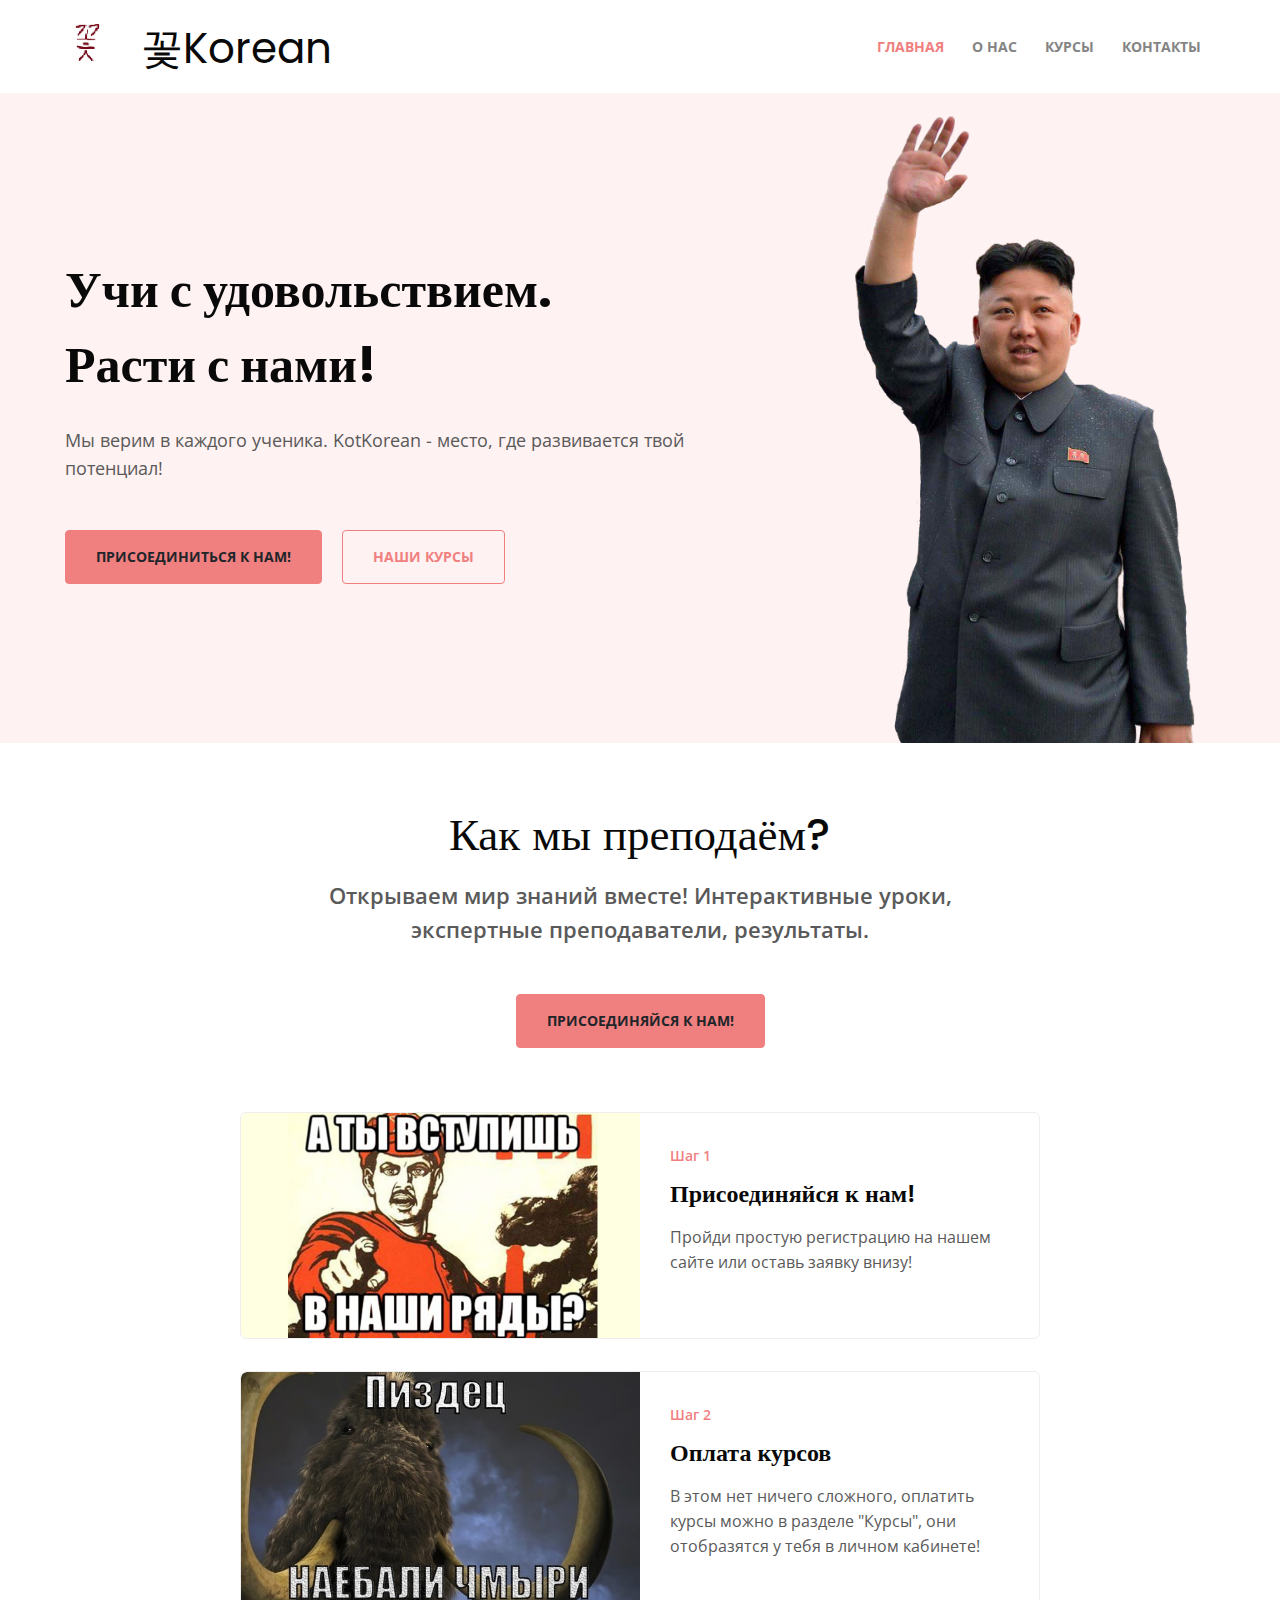
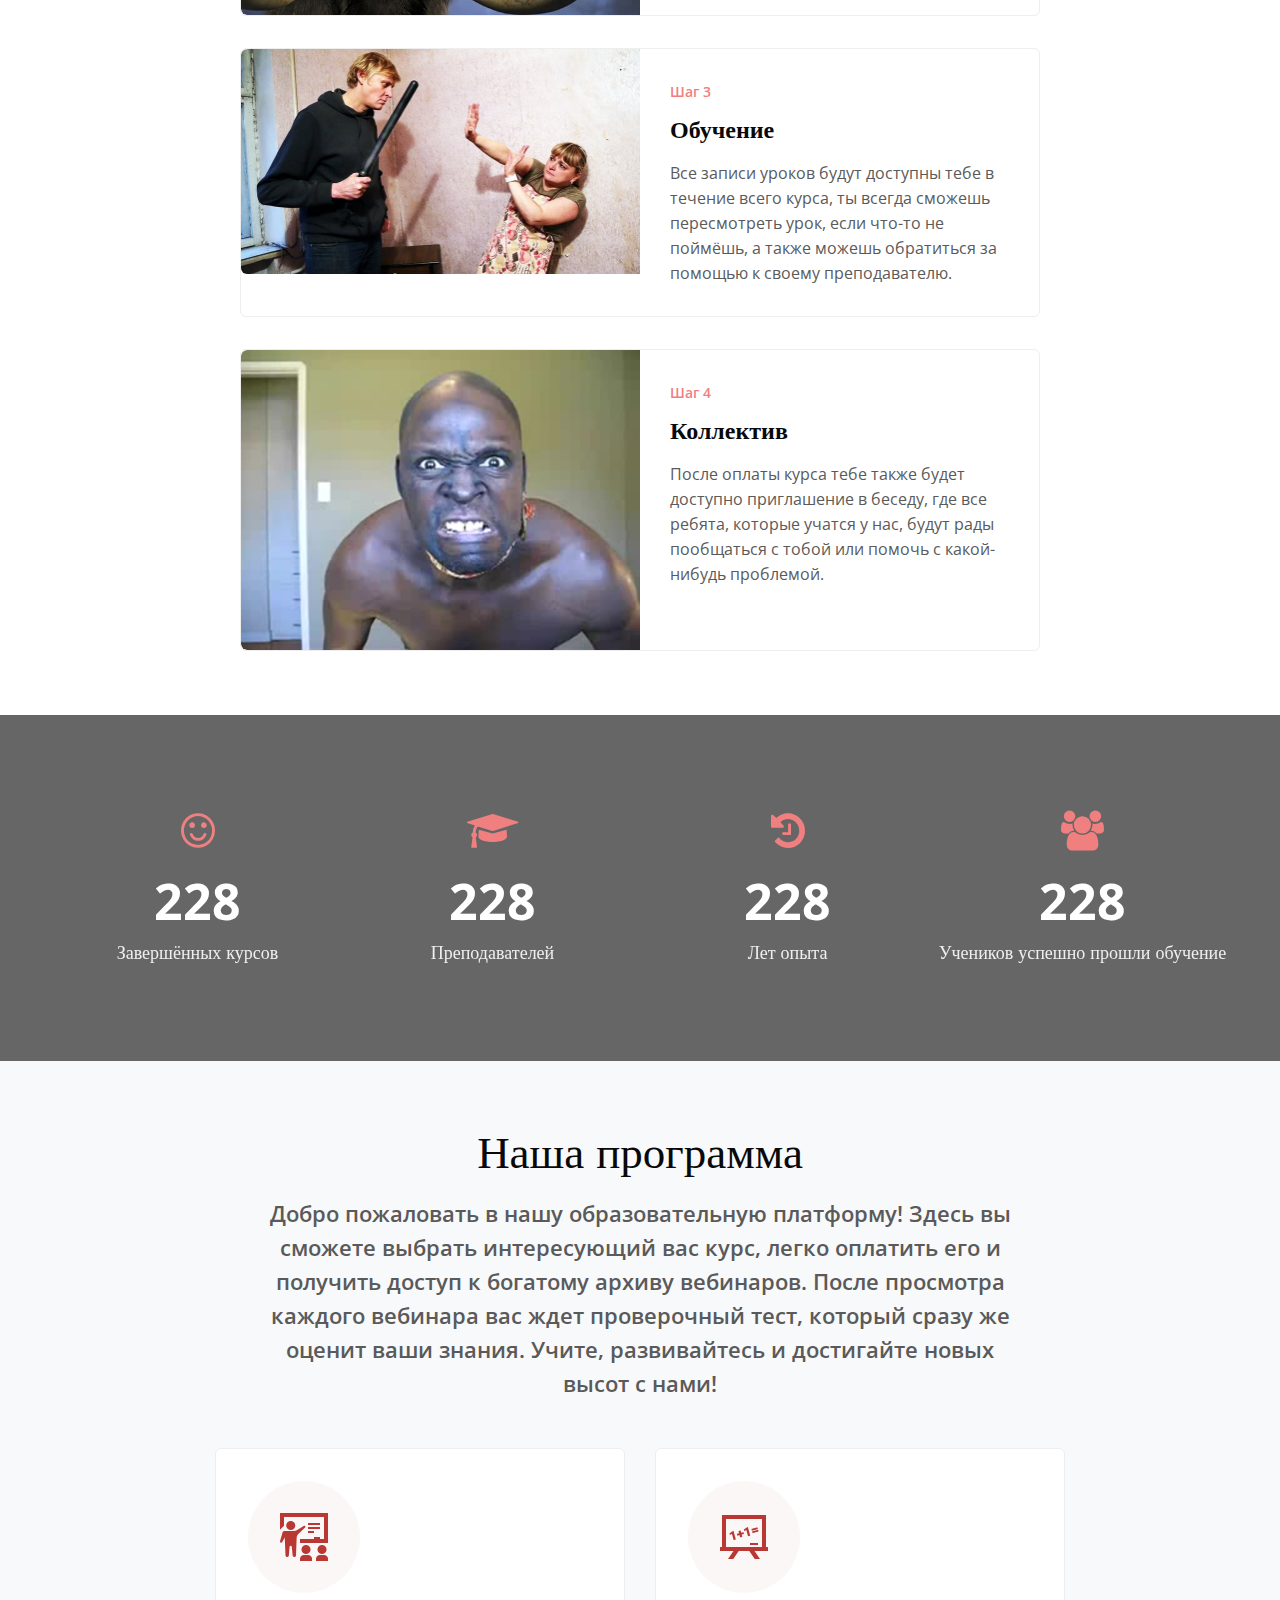
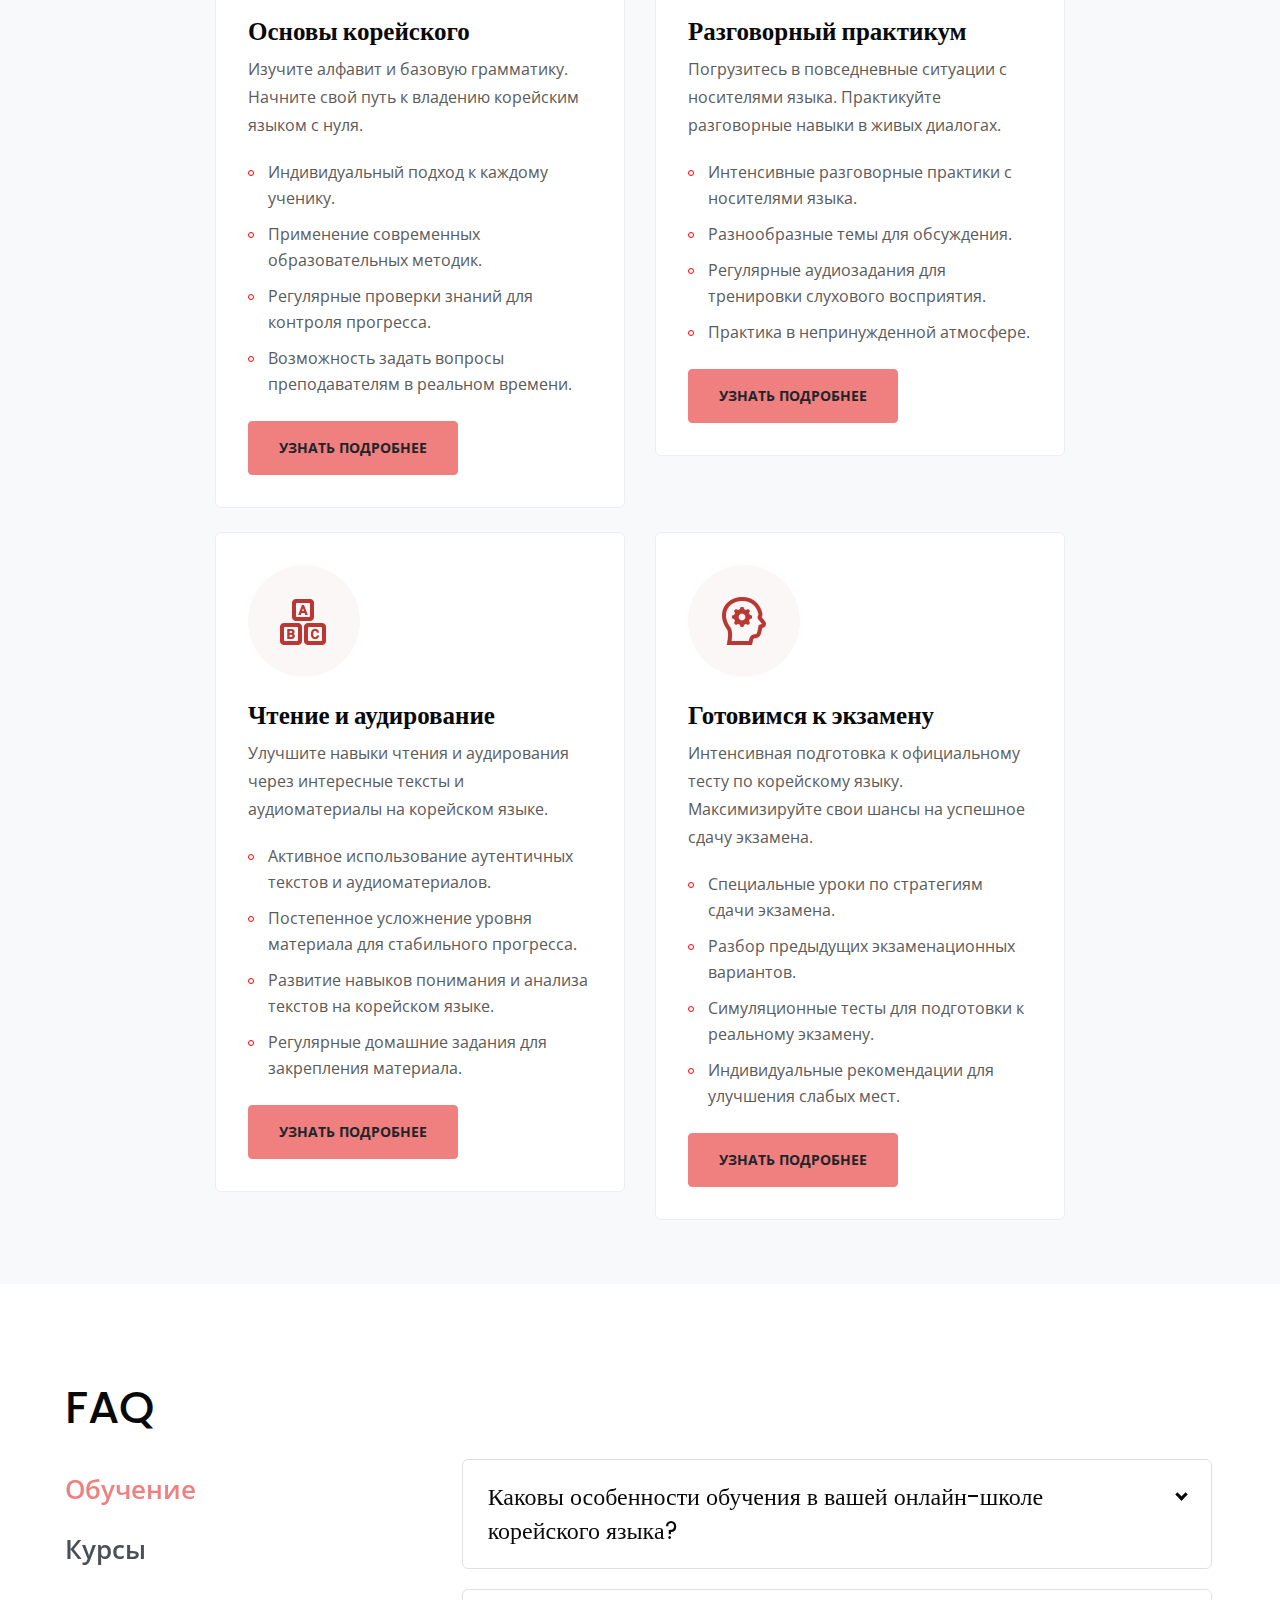
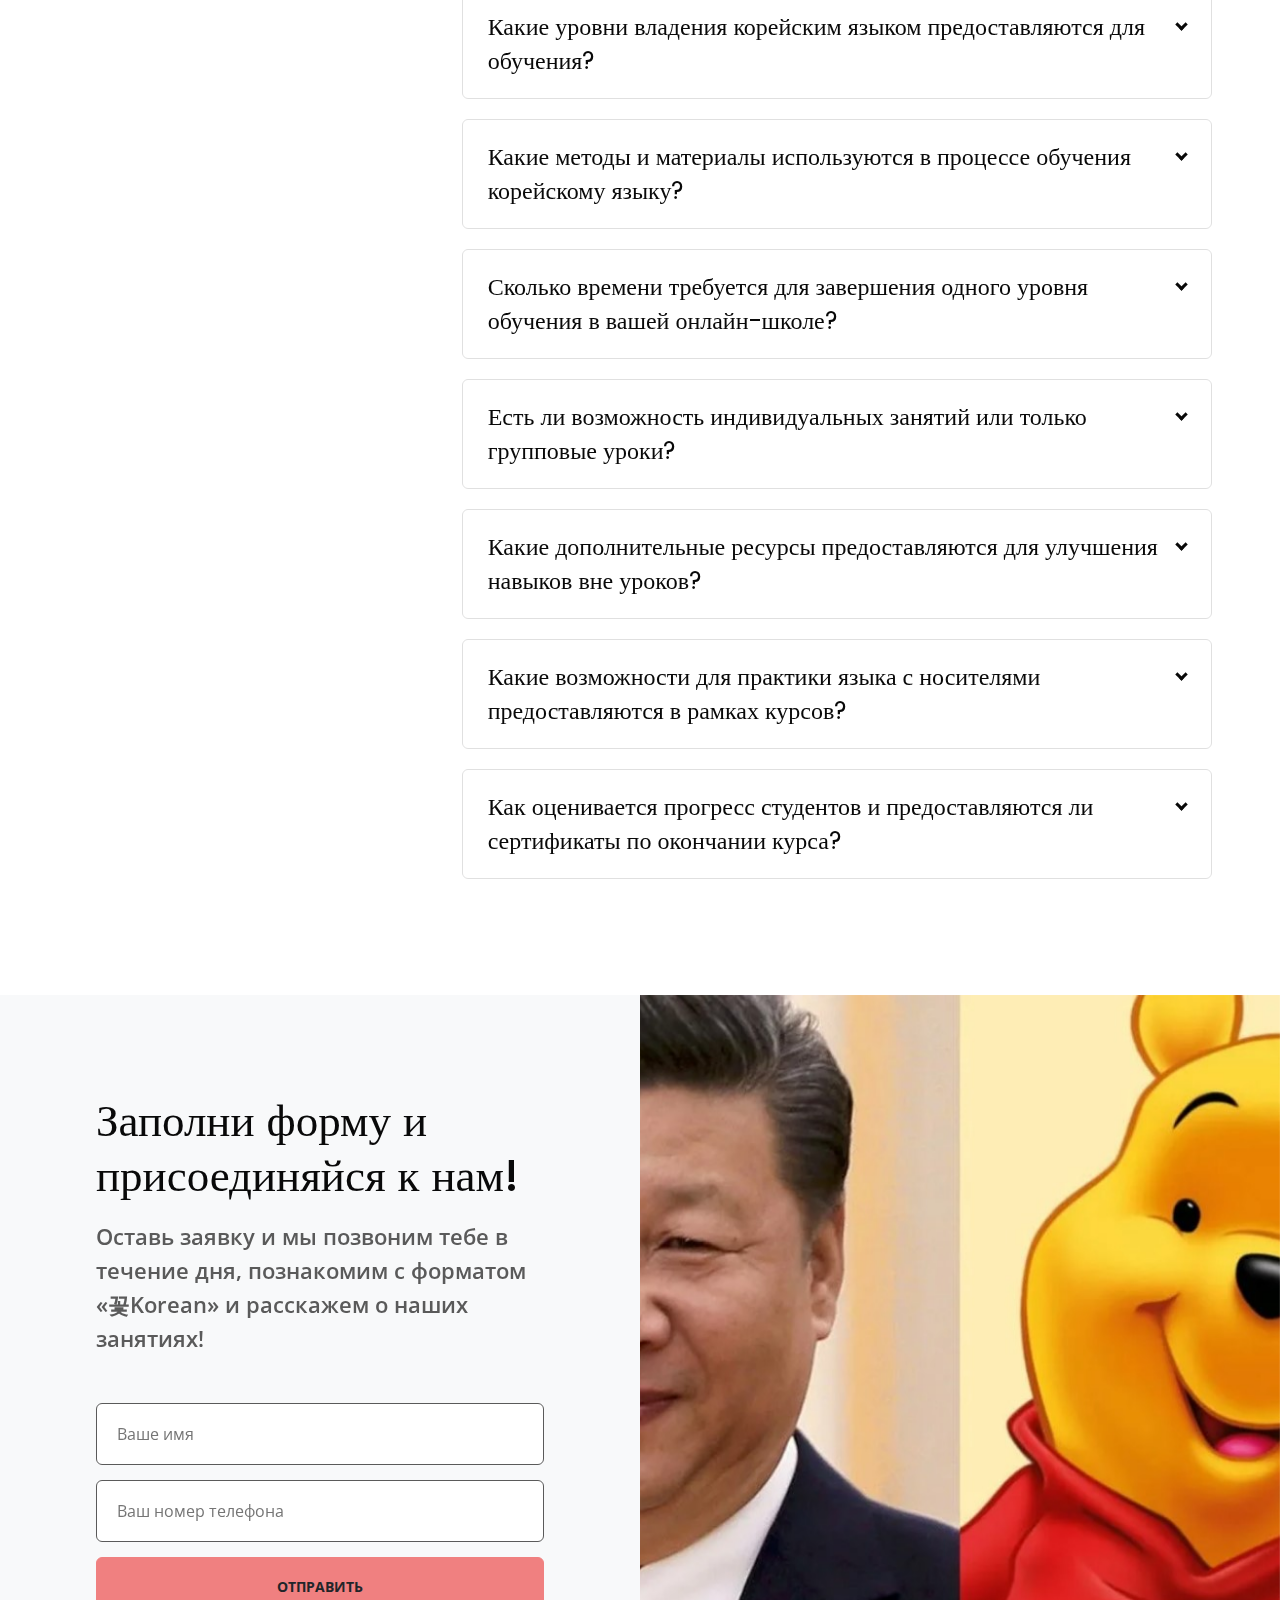
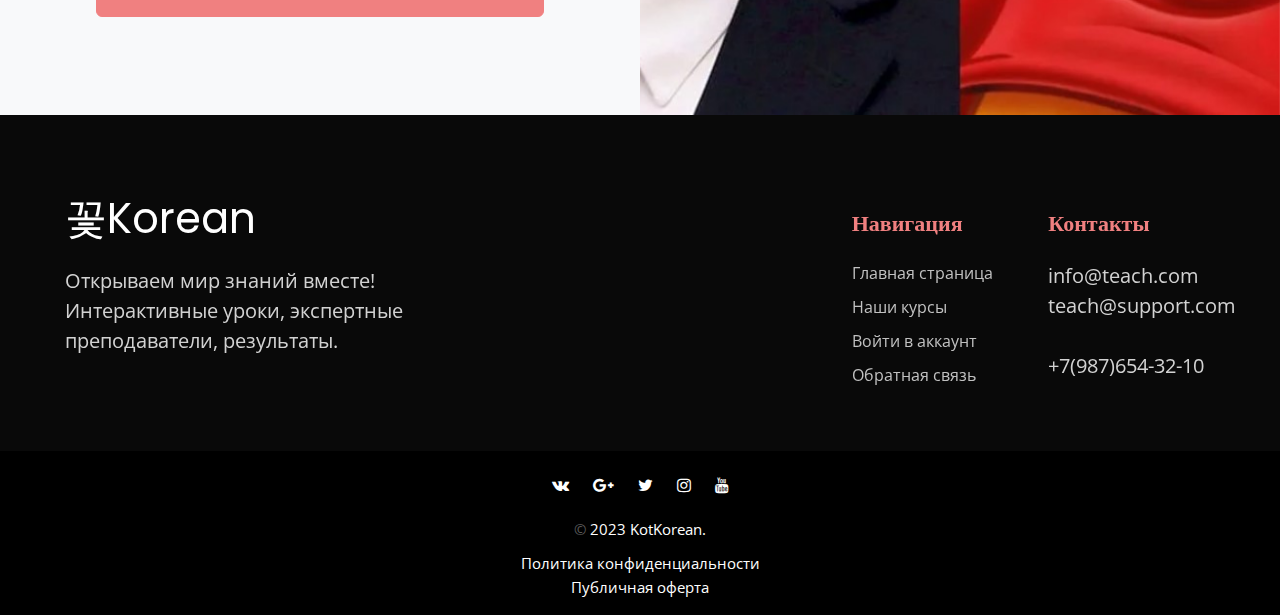
==== commit 2cef7ec0: "obnova" ====
--- a/index.html
+++ b/index.html
@@ -419,6 +419,7 @@
                 </div>
             </div>
         </div>
+    </div>
 </section>
 <!-- footer -->
     <!-- <div id="footer"></div> -->
@@ -471,7 +472,7 @@
         <div class="container">
             <div class="footers14-bottom text-center">
                 <div class="social">
-                    <a href="#facebook" class="facebook"><span class="fa fa-facebook" aria-hidden="true"></span></a>
+                    <a href="#vk" class="facebook"><span class="fa fa-vk" aria-hidden="true"></span></a>
                     <a href="#google" class="google"><span class="fa fa-google-plus" aria-hidden="true"></span></a>
                     <a href="#twitter" class="twitter"><span class="fa fa-twitter" aria-hidden="true"></span></a>
                     <a href="#instagram" class="instagram"><span class="fa fa-instagram" aria-hidden="true"></span></a>
--- a/assets/css/style-starter.css
+++ b/assets/css/style-starter.css
@@ -11995,7 +11995,6 @@
 
 .kotkor-services1 .bottomgrids h4 a {
   font-size: 24px;
-  text-transform: capitalize;
   color: #fff;
   font-weight: 600; }
 
